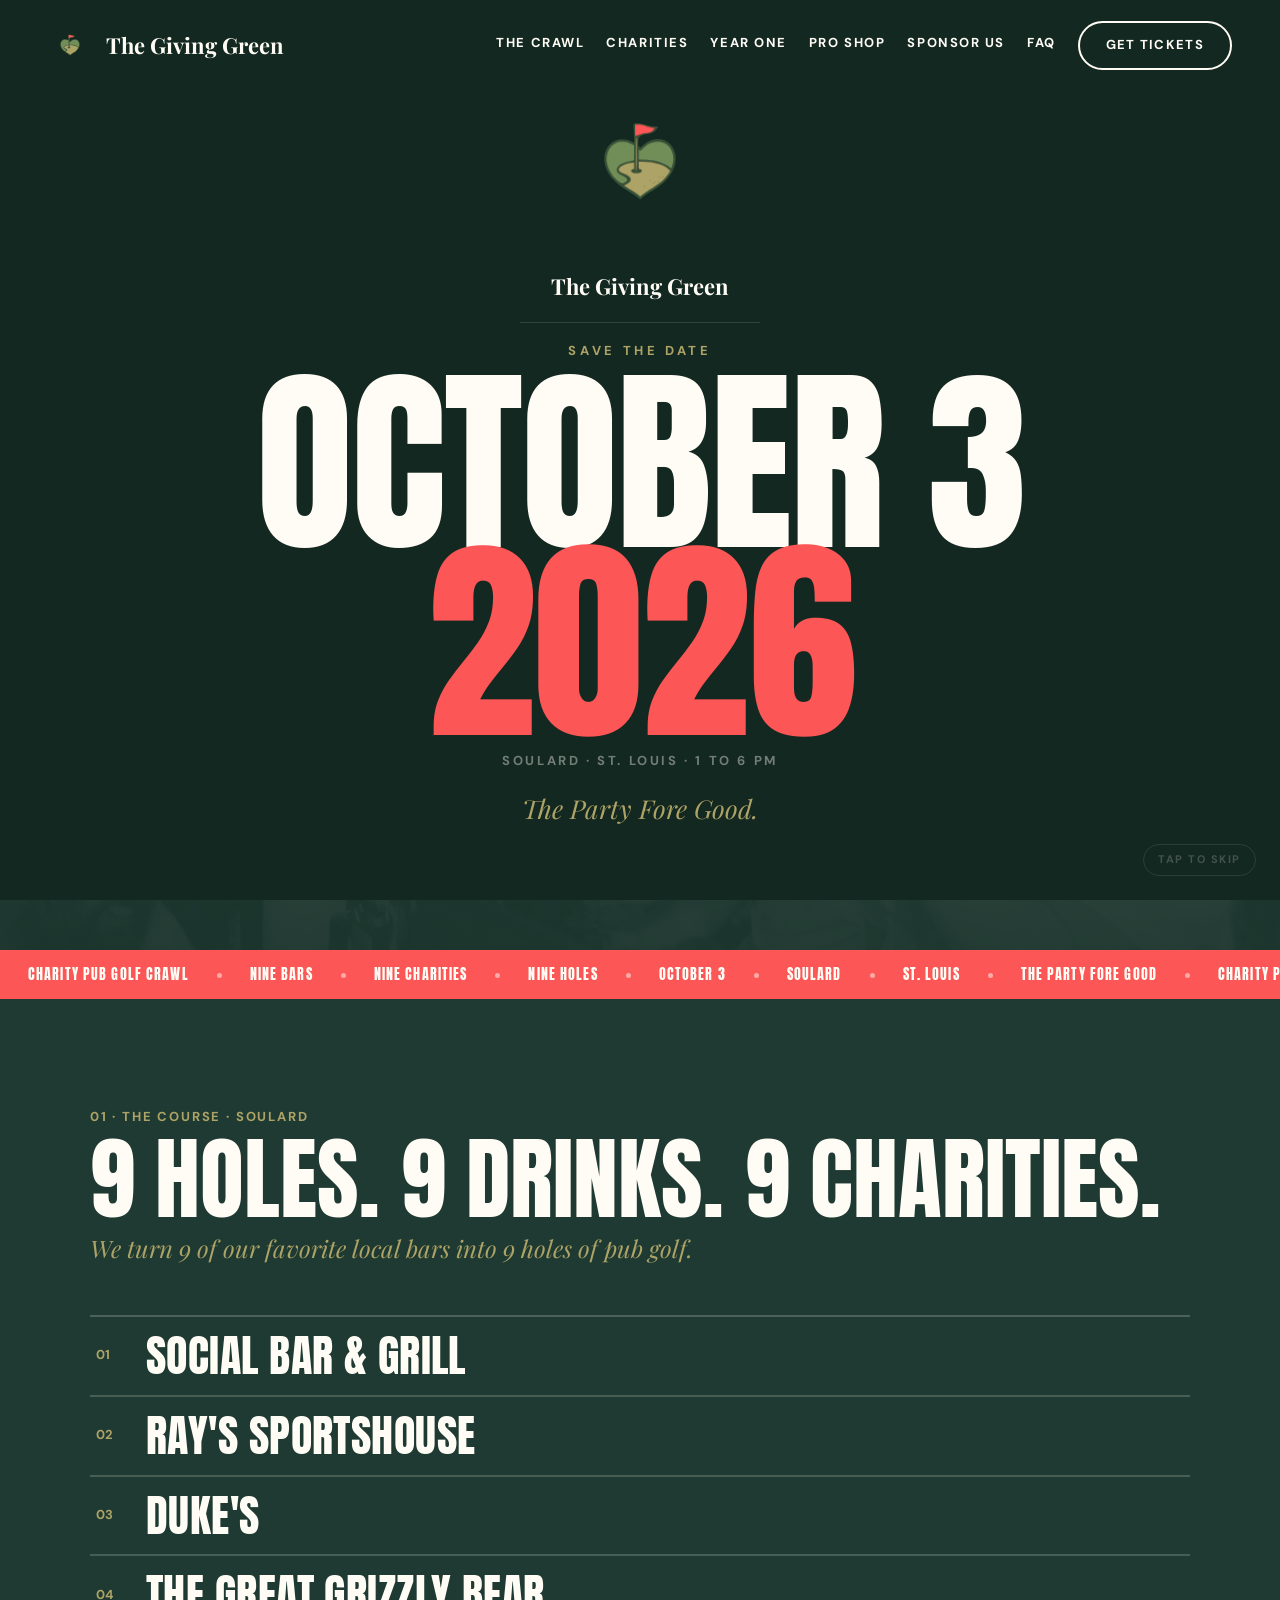
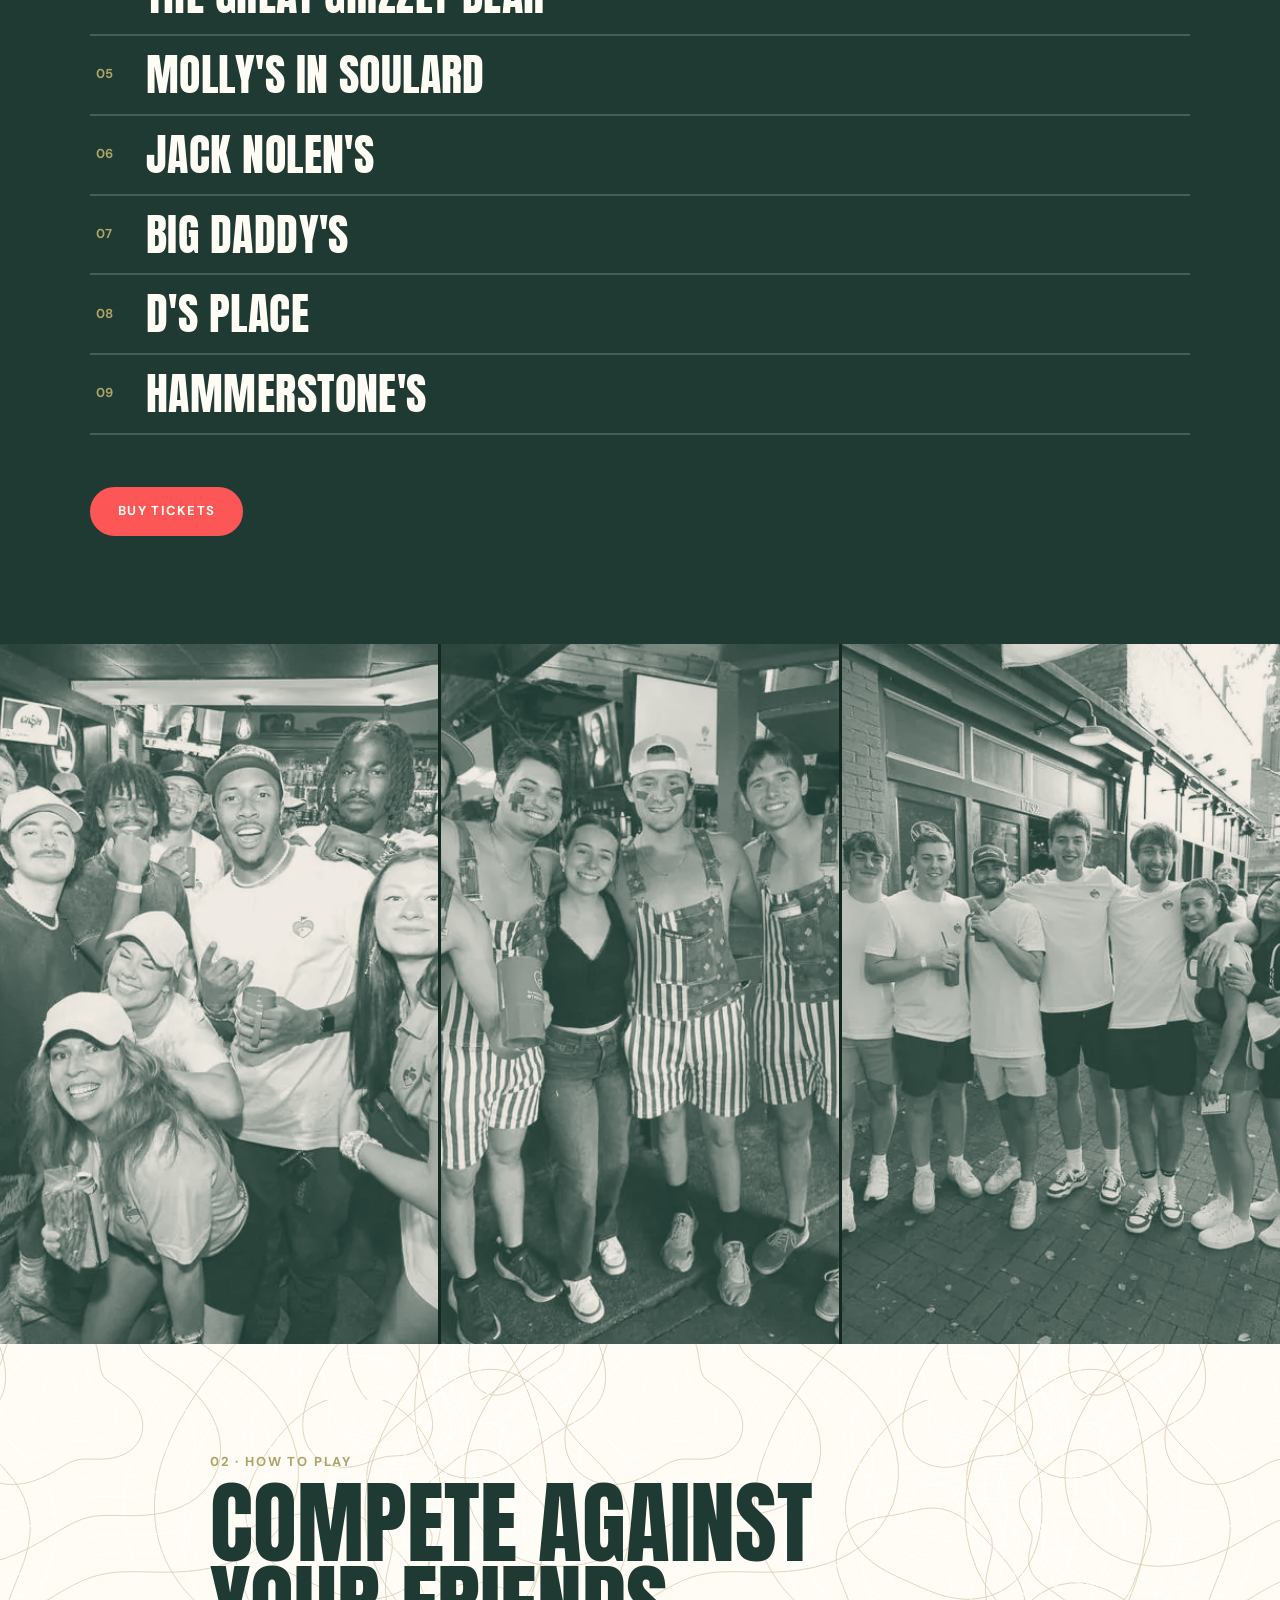
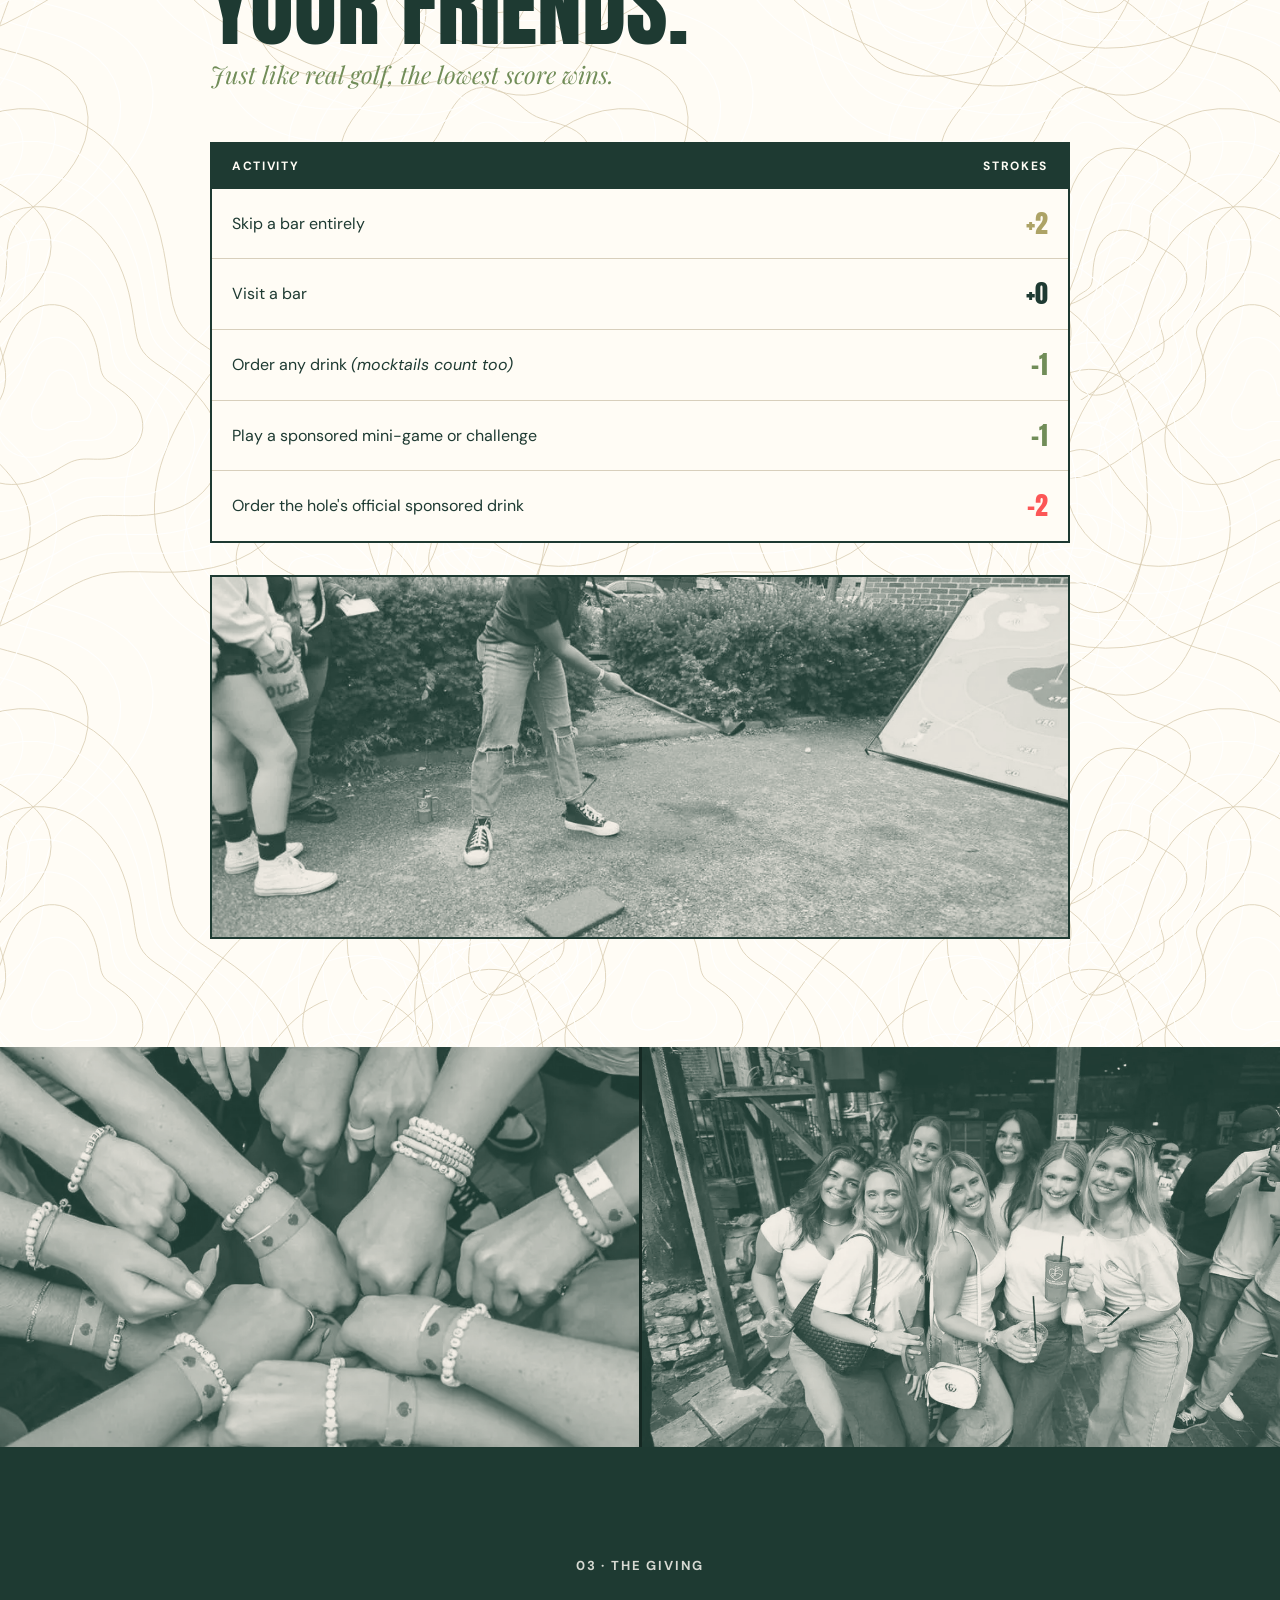
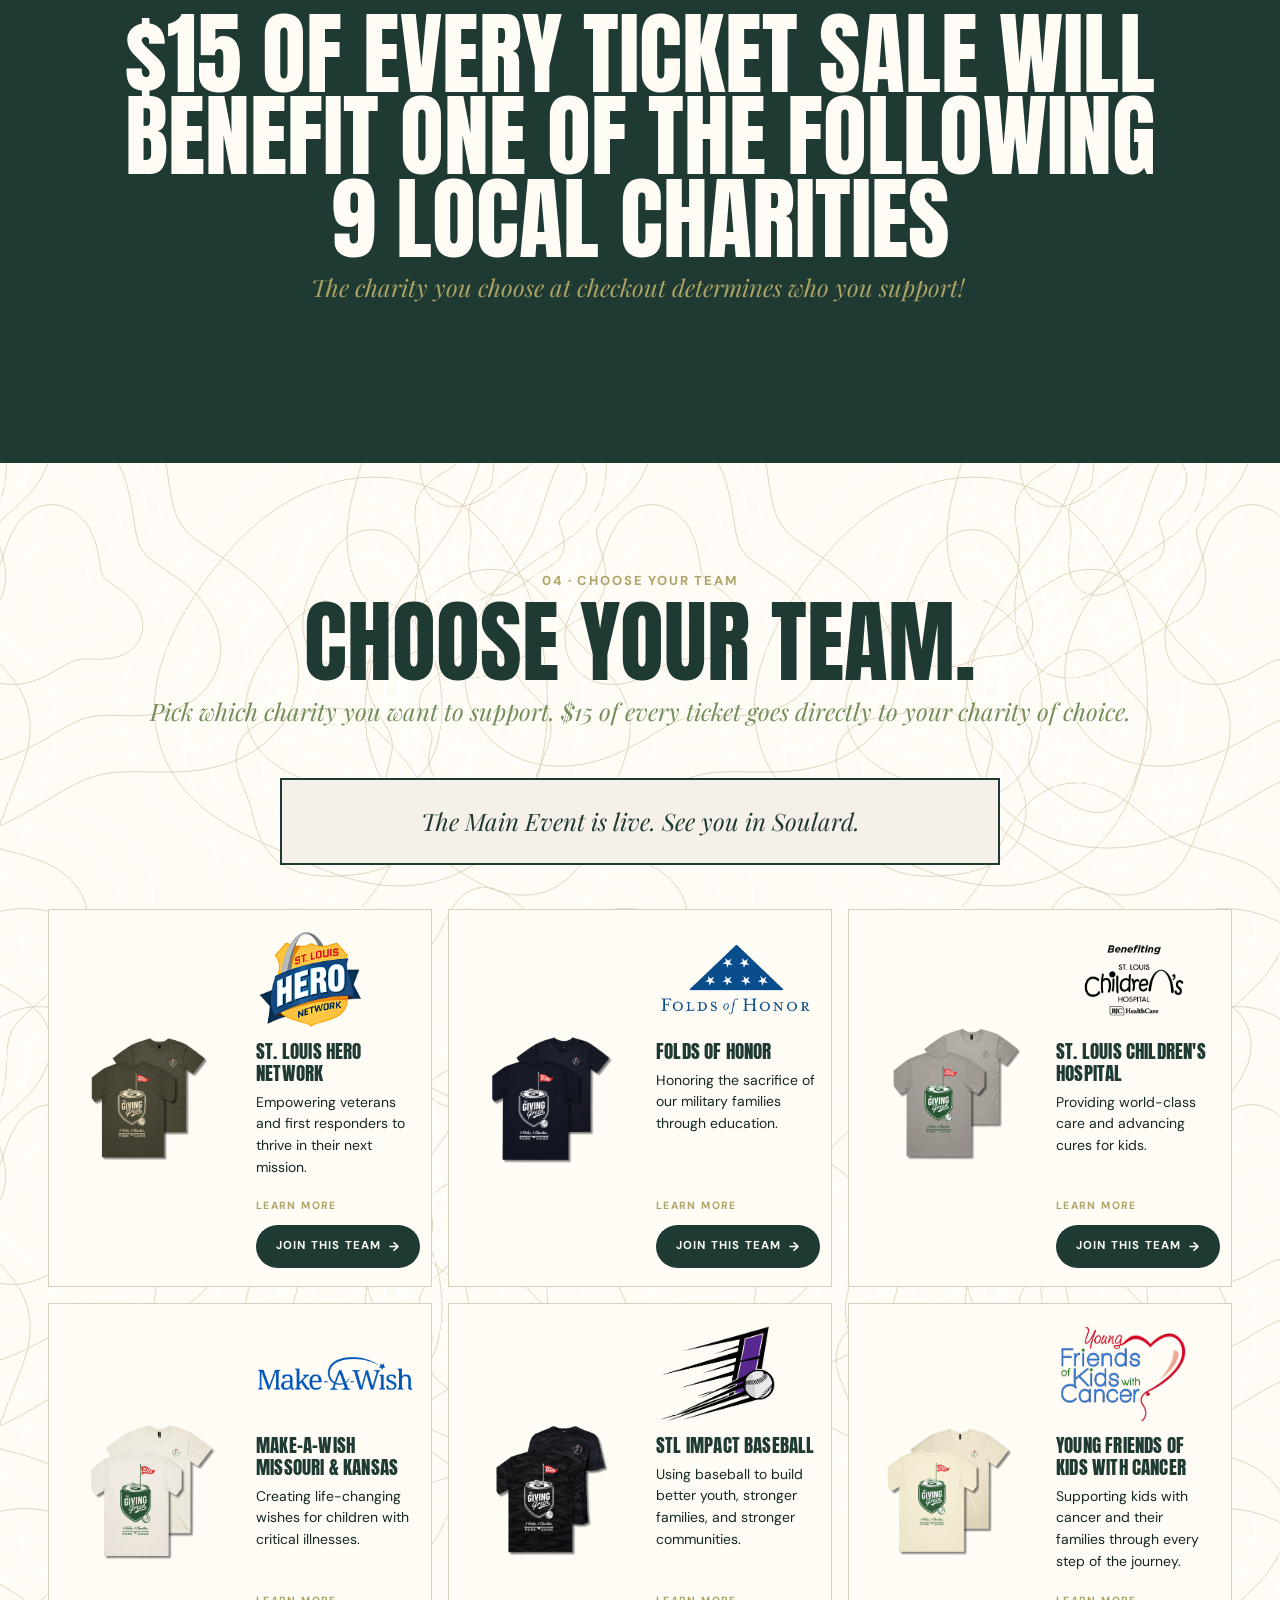
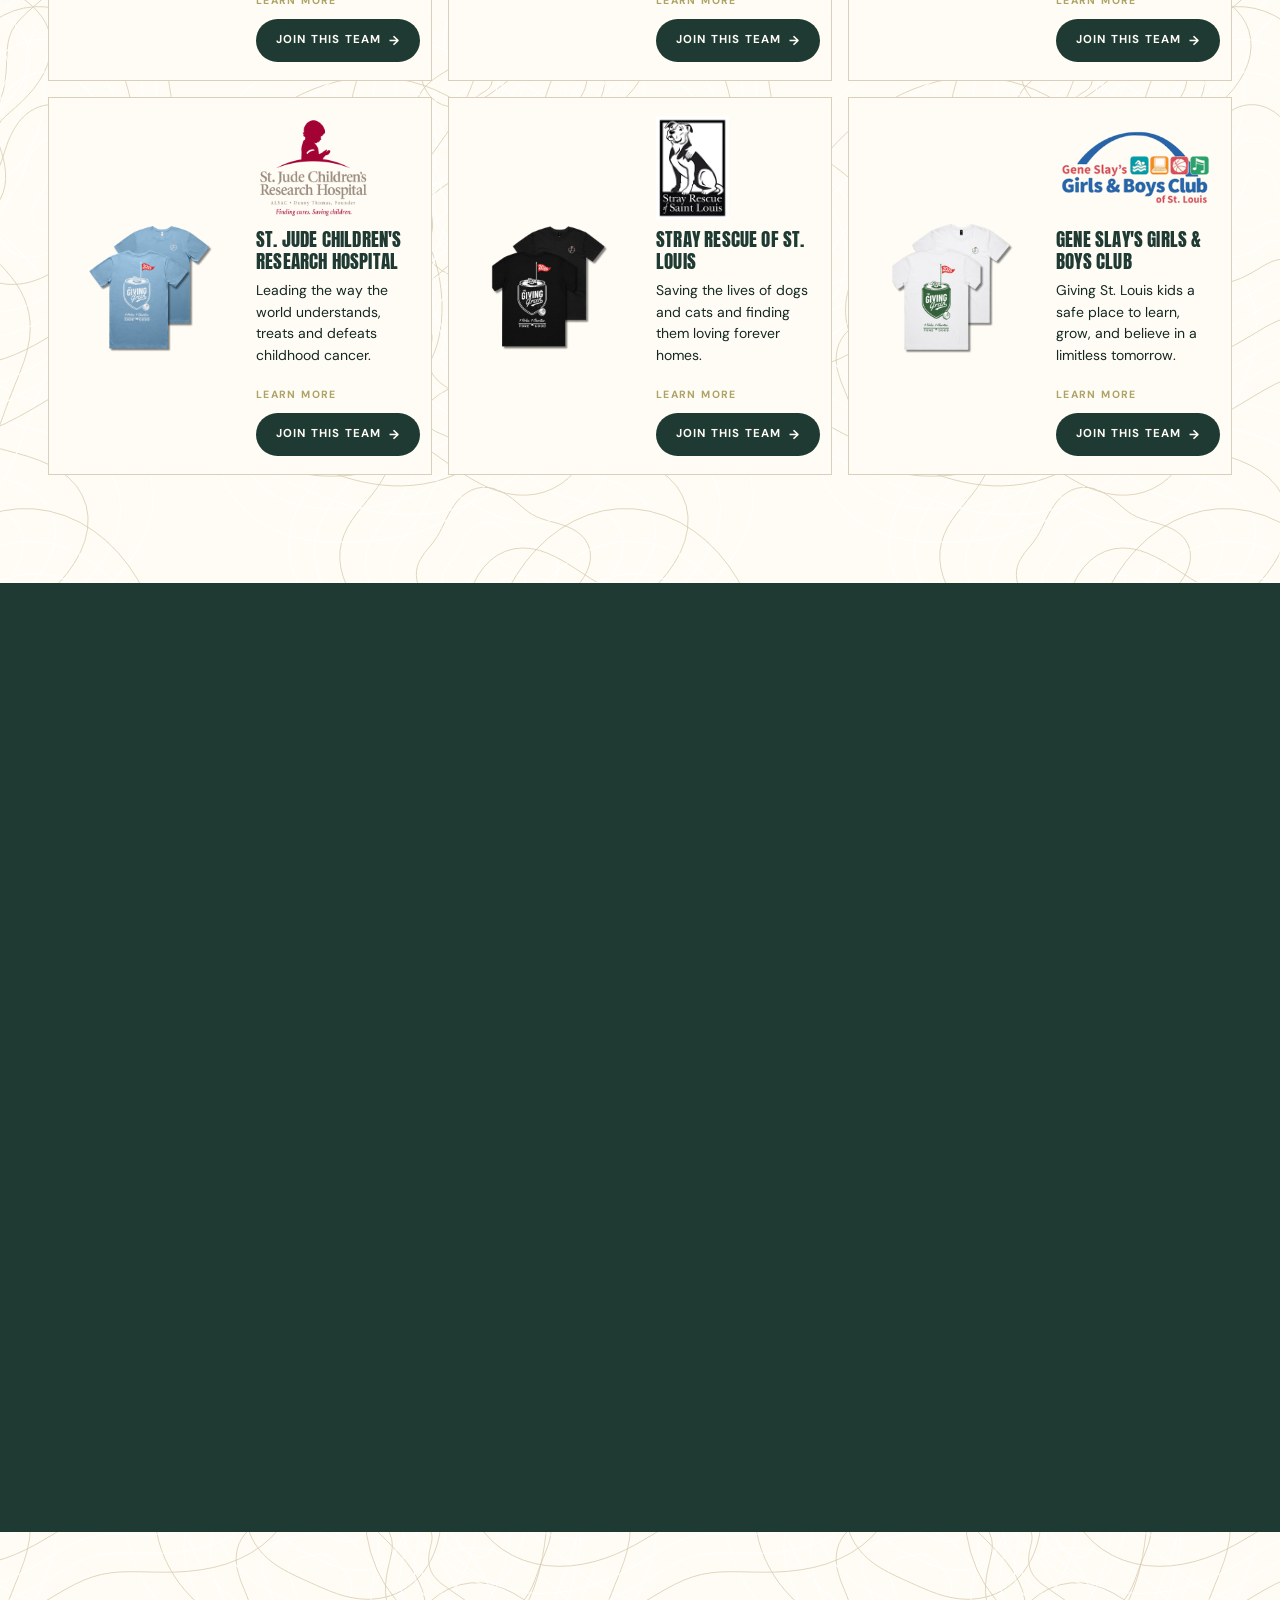
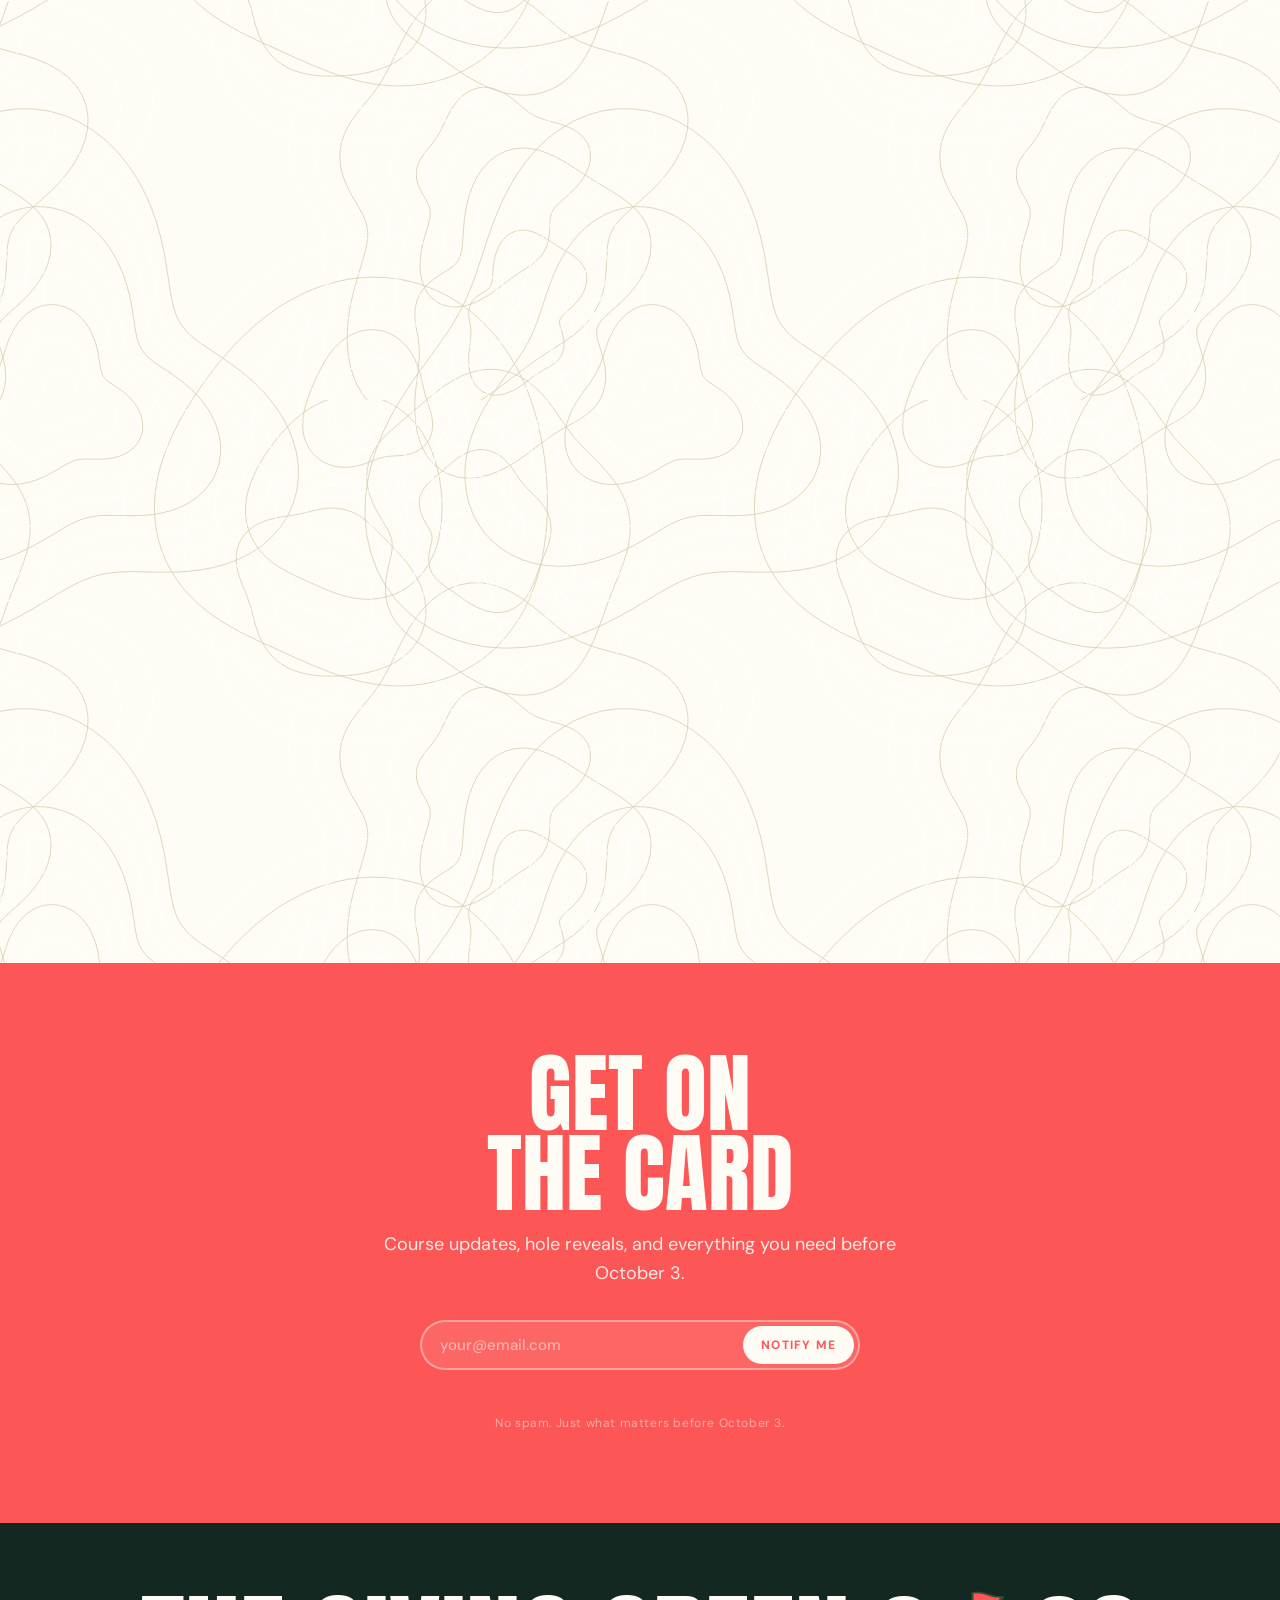
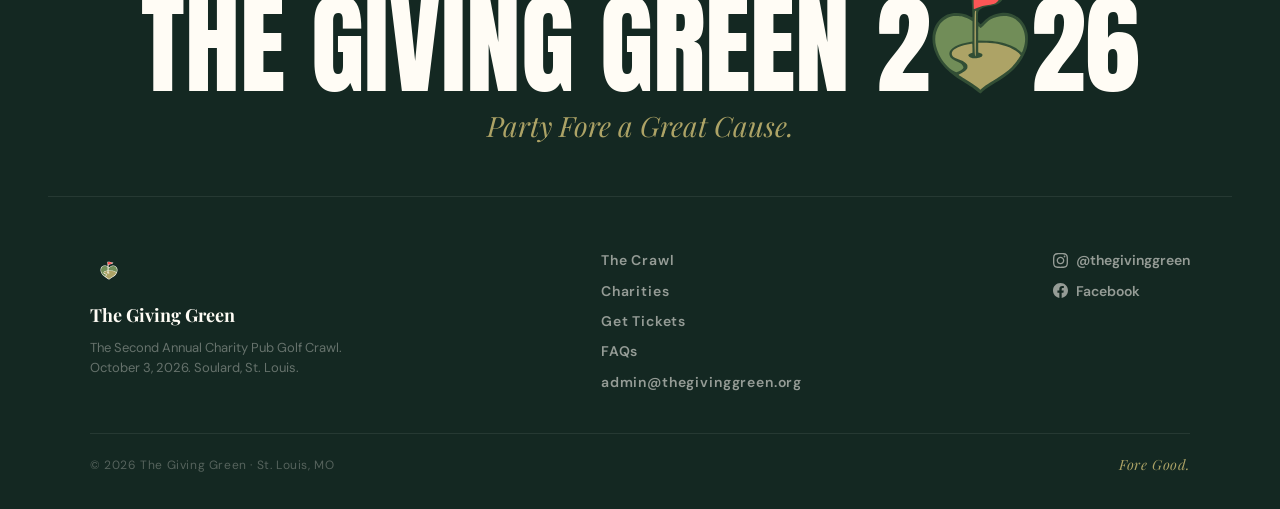
==== index.html @ c5a4a573 "Add files via upload" ====
<!DOCTYPE html>
<html lang="en">
<head>
<meta charset="UTF-8">
<meta name="viewport" content="width=device-width, initial-scale=1.0">
<link rel="icon" type="image/png" href="./assets/images/logos/tgg-favicon.png">
<link rel="apple-touch-icon" href="./assets/images/logos/tgg-favicon.png">
<meta name="theme-color" content="#1E3A32">
<title>The Giving Green · Save the Date · Oct 3, 2026 · Soulard</title>
<meta name="description" content="The Second Annual Giving Green Charity Pub Golf Crawl. Nine Soulard bars become nine holes. October 3, 2026. The Party Fore Good.">
<meta property="og:title" content="The Giving Green · Oct 3, 2026 · Save the Date">
<meta property="og:description" content="Nine bars. Nine charities. One scorecard. Five hours. October 3, 2026. Soulard, St. Louis.">
<meta property="og:image" content="https://thegivinggreen.org/assets/images/Social/tgg-share-card.jpg">
<meta property="og:image:width" content="1170">
<meta property="og:image:height" content="986">
<meta property="og:url" content="https://thegivinggreen.org/">
<link rel="canonical" href="https://thegivinggreen.org/">
<meta property="og:type" content="website">
<meta name="twitter:card" content="summary_large_image">
<meta name="twitter:title" content="The Giving Green · Oct 3, 2026 · Save the Date">
<meta name="twitter:description" content="Nine bars. Nine charities. One scorecard. Five hours. October 3, 2026. Soulard, St. Louis.">
<meta name="twitter:image" content="https://thegivinggreen.org/assets/images/Social/tgg-share-card.jpg">
<link rel="preconnect" href="https://fonts.googleapis.com">
<link rel="preconnect" href="https://fonts.gstatic.com" crossorigin>
<link rel="preload" as="image" href="./hero.webp" type="image/webp">
<link href="https://fonts.googleapis.com/css2?family=Anton&family=DM+Sans:ital,wght@0,300;0,400;0,500;0,700;1,400&family=Playfair+Display:ital,wght@0,600;0,700;1,600&display=swap" rel="stylesheet">
<style>
:root{
  --forest:#1E3A32;--forest-logo:#324E35;--fairway:#718D58;
  --sand:#F5F0E8;--sand-deep:#EDE6D8;--bunker:#ADA366;
  --flag:#FC5656;--flag-deep:#E04444;--cream:#FFFCF5;
  --line:#D8CFBC;--shadow-ink:#142822;
  --topo:url("data:image/svg+xml,%3Csvg%20xmlns=%22http://www.w3.org/2000/svg%22%20width=%221000%22%20height=%221000%22%20viewBox=%220%200%201000%201000%22%3E%3Crect%20width=%221000%22%20height=%221000%22%20fill=%22%23FFFCF5%22/%3E%3Cpath%20d=%22M127.0%20-346.8L110.5%20-331.6L95.0%20-318.0L81.1%20-305.7L69.3%20-294.1L59.9%20-282.9L52.9%20-271.6L48.2%20-259.8L45.3%20-247.2L43.7%20-233.6L43.0%20-218.9L42.4%20-203.4L41.3%20-187.1L39.3%20-170.4L35.9%20-153.8L30.9%20-137.5L24.1%20-121.9L15.5%20-107.3L5.3%20-93.9L-6.3%20-81.7L-19.0%20-70.7L-32.6%20-60.5L-46.7%20-51.0L-61.3%20-41.6L-76.2%20-32.1L-91.4%20-21.9L-107.1%20-10.9L-123.3%201.1L-140.5%2014.1L-158.8%2028.0L-178.4%2042.3L-199.6%2056.6L-222.3%2070.1L-246.4%2082.0L-271.6%2091.6L-297.6%2098.0L-323.8%20100.6L-349.5%2098.9L-374.0%2092.5L-396.6%2081.3L-416.5%2065.5L-433.1%2045.4L-446.1%2021.7L-455.3%20-4.9L-460.5%20-33.5L-462.1%20-63.1L-460.5%20-92.8L-456.4%20-121.7L-450.4%20-149.2L-443.5%20-174.7L-436.5%20-197.8L-430.2%20-218.5L-425.4%20-236.8L-422.5%20-253.1L-421.8%20-267.7L-423.6%20-281.1L-427.5%20-293.8L-433.4%20-306.4L-440.6%20-319.2L-448.6%20-332.6L-456.6%20-346.8L-463.9%20-361.7L-469.9%20-377.4L-474.1%20-393.6L-476.2%20-410.1L-475.8%20-426.4L-473.0%20-442.5L-468.0%20-457.9L-461.0%20-472.6L-452.6%20-486.5L-443.1%20-499.6L-433.1%20-512.1L-422.9%20-524.4L-413.0%20-536.7L-403.6%20-549.5L-394.7%20-563.0L-386.2%20-577.6L-378.1%20-593.3L-369.8%20-610.2L-361.2%20-628.2L-351.7%20-646.9L-341.0%20-665.9L-328.8%20-684.6L-314.9%20-702.2L-299.1%20-718.2L-281.6%20-731.8L-262.5%20-742.4L-242.3%20-749.7L-221.2%20-753.3L-199.7%20-753.1L-178.4%20-749.4L-157.7%20-742.5L-137.9%20-732.8L-119.1%20-721.2L-101.6%20-708.2L-85.2%20-694.7L-69.7%20-681.4L-54.8%20-668.9L-40.1%20-657.6L-25.1%20-647.8L-9.4%20-639.5L7.2%20-632.6L25.0%20-626.7L43.9%20-621.4L64.0%20-616.1L84.8%20-610.0L105.8%20-602.8L126.5%20-593.7L146.0%20-582.5L163.5%20-568.8L178.4%20-552.8L189.9%20-534.4L197.5%20-514.2L200.9%20-492.4L200.1%20-469.8L195.0%20-446.9L186.2%20-424.3L174.2%20-402.6L159.8%20-382.3L143.7%20-363.7L127.0%20-346.8Z%22%20fill=%22none%22%20stroke=%22%23FFFFFF%22%20stroke-opacity=%220.9%22%20stroke-width=%221.7%22/%3E%3Cpath%20d=%22M170.6%20-346.8L151.8%20-329.5L134.0%20-313.9L118.2%20-299.8L104.7%20-286.6L94.0%20-273.8L86.0%20-260.9L80.6%20-247.4L77.2%20-232.9L75.5%20-217.4L74.6%20-200.7L73.9%20-182.9L72.7%20-164.3L70.4%20-145.2L66.6%20-126.2L60.8%20-107.5L53.0%20-89.7L43.2%20-73.1L31.5%20-57.8L18.3%20-43.9L3.7%20-31.2L-11.8%20-19.6L-27.9%20-8.7L-44.6%202.0L-61.6%2012.9L-79.0%2024.5L-96.9%2037.0L-115.5%2050.8L-135.1%2065.7L-156.0%2081.5L-178.4%2097.9L-202.6%20114.2L-228.5%20129.6L-256.1%20143.3L-284.9%20154.2L-314.7%20161.6L-344.6%20164.6L-374.0%20162.6L-402.0%20155.2L-427.7%20142.5L-450.5%20124.4L-469.5%20101.4L-484.4%2074.3L-494.8%2043.9L-500.8%2011.2L-502.6%20-22.6L-500.8%20-56.5L-496.1%20-89.6L-489.2%20-121.0L-481.3%20-150.1L-473.3%20-176.5L-466.2%20-200.2L-460.6%20-221.1L-457.3%20-239.7L-456.6%20-256.4L-458.6%20-271.7L-463.1%20-286.3L-469.8%20-300.6L-478.1%20-315.3L-487.2%20-330.6L-496.3%20-346.8L-504.7%20-363.9L-511.6%20-381.8L-516.4%20-400.3L-518.7%20-419.1L-518.2%20-437.8L-515.1%20-456.2L-509.3%20-473.8L-501.4%20-490.6L-491.7%20-506.4L-480.9%20-521.4L-469.5%20-535.8L-457.9%20-549.8L-446.5%20-563.9L-435.8%20-578.5L-425.6%20-593.9L-415.9%20-610.5L-406.6%20-628.5L-397.2%20-647.8L-387.3%20-668.4L-376.5%20-689.8L-364.3%20-711.5L-350.3%20-732.8L-334.4%20-753.0L-316.4%20-771.2L-296.3%20-786.8L-274.6%20-799.0L-251.4%20-807.3L-227.3%20-811.3L-202.8%20-811.2L-178.4%20-806.9L-154.7%20-799.0L-132.1%20-788.0L-110.7%20-774.7L-90.6%20-759.8L-71.9%20-744.4L-54.2%20-729.2L-37.1%20-714.9L-20.3%20-702.0L-3.2%20-690.8L14.7%20-681.3L33.7%20-673.4L54.0%20-666.7L75.7%20-660.6L98.6%20-654.5L122.4%20-647.6L146.5%20-639.3L170.0%20-629.0L192.3%20-616.1L212.3%20-600.6L229.3%20-582.2L242.5%20-561.2L251.2%20-538.1L255.1%20-513.2L254.1%20-487.3L248.4%20-461.1L238.3%20-435.4L224.6%20-410.6L208.1%20-387.4L189.7%20-366.1L170.6%20-346.8Z%22%20fill=%22none%22%20stroke=%22%23FFFFFF%22%20stroke-opacity=%220.9%22%20stroke-width=%221.7%22/%3E%3Cpath%20d=%22M-3.9%20653.2L-13.3%20661.9L-22.2%20669.6L-30.1%20676.7L-36.9%20683.3L-42.2%20689.7L-46.2%20696.2L-48.9%20702.9L-50.6%20710.1L-51.5%20717.9L-51.9%20726.3L-52.3%20735.2L-52.9%20744.5L-54.0%20754.0L-55.9%20763.5L-58.8%20772.8L-62.7%20781.7L-67.6%20790.1L-73.5%20797.7L-80.1%20804.7L-87.4%20811.0L-95.1%20816.8L-103.2%20822.2L-111.5%20827.6L-120.0%20833.1L-128.7%20838.8L-137.7%20845.1L-147.0%20852.0L-156.8%20859.5L-167.2%20867.4L-178.4%20875.6L-190.5%20883.7L-203.5%20891.4L-217.3%20898.2L-231.7%20903.7L-246.5%20907.4L-261.5%20908.9L-276.2%20907.9L-290.2%20904.2L-303.1%20897.8L-314.4%20888.8L-324.0%20877.3L-331.4%20863.8L-336.6%20848.6L-339.6%20832.2L-340.5%20815.3L-339.6%20798.4L-337.3%20781.8L-333.8%20766.1L-329.9%20751.6L-325.9%20738.3L-322.3%20726.5L-319.5%20716.0L-317.9%20706.7L-317.5%20698.4L-318.5%20690.8L-320.8%20683.5L-324.1%20676.3L-328.3%20669.0L-332.8%20661.3L-337.4%20653.2L-341.6%20644.7L-345.0%20635.7L-347.4%20626.5L-348.6%20617.1L-348.3%20607.7L-346.8%20598.5L-343.9%20589.7L-339.9%20581.3L-335.1%20573.4L-329.7%20565.9L-323.9%20558.7L-318.2%20551.7L-312.5%20544.7L-307.1%20537.4L-302.0%20529.7L-297.2%20521.3L-292.5%20512.4L-287.8%20502.7L-282.9%20492.4L-277.5%20481.7L-271.4%20470.9L-264.4%20460.2L-256.4%20450.1L-247.4%20441.0L-237.4%20433.2L-226.5%20427.1L-214.9%20423.0L-202.9%20420.9L-190.6%20421.0L-178.4%20423.1L-166.6%20427.1L-155.3%20432.6L-144.6%20439.3L-134.5%20446.7L-125.2%20454.4L-116.3%20462.0L-107.8%20469.1L-99.4%20475.6L-90.8%20481.2L-81.9%20485.9L-72.4%20489.9L-62.2%20493.2L-51.4%20496.3L-39.9%20499.4L-28.0%20502.8L-16.0%20506.9L-4.2%20512.1L6.9%20518.5L16.9%20526.3L25.4%20535.5L32.0%20546.0L36.4%20557.6L38.3%20570.0L37.8%20582.9L35.0%20596.0L29.9%20608.9L23.1%20621.3L14.8%20632.9L5.7%20643.6L-3.9%20653.2Z%22%20fill=%22none%22%20stroke=%22%23FFFFFF%22%20stroke-opacity=%220.9%22%20stroke-width=%221.7%22/%3E%3Cpath%20d=%22M39.7%20653.2L27.9%20664.0L16.8%20673.7L6.9%20682.6L-1.5%20690.8L-8.2%20698.8L-13.2%20706.9L-16.6%20715.4L-18.6%20724.4L-19.7%20734.1L-20.3%20744.5L-20.7%20755.7L-21.5%20767.3L-22.9%20779.2L-25.3%20791.1L-28.9%20802.7L-33.8%20813.9L-39.9%20824.3L-47.2%20833.9L-55.5%20842.5L-64.6%20850.4L-74.3%20857.7L-84.4%20864.5L-94.8%20871.2L-105.4%20878.0L-116.3%20885.3L-127.5%20893.1L-139.1%20901.7L-151.4%20911.0L-164.4%20920.9L-178.4%20931.2L-193.5%20941.3L-209.7%20951.0L-227.0%20959.5L-245.0%20966.3L-263.6%20970.9L-282.3%20972.8L-300.6%20971.6L-318.1%20967.0L-334.2%20959.0L-348.5%20947.7L-360.4%20933.3L-369.6%20916.4L-376.2%20897.4L-379.9%20877.0L-381.1%20855.8L-379.9%20834.6L-377.0%20814.0L-372.7%20794.3L-367.7%20776.2L-362.8%20759.6L-358.3%20744.8L-354.8%20731.7L-352.7%20720.1L-352.3%20709.7L-353.5%20700.1L-356.4%20691.0L-360.5%20682.1L-365.7%20672.9L-371.4%20663.3L-377.1%20653.2L-382.3%20642.5L-386.7%20631.3L-389.7%20619.8L-391.1%20608.0L-390.8%20596.3L-388.8%20584.9L-385.2%20573.8L-380.3%20563.4L-374.3%20553.5L-367.5%20544.1L-360.3%20535.1L-353.1%20526.3L-346.0%20517.5L-339.3%20508.4L-332.9%20498.8L-326.9%20488.4L-321.0%20477.1L-315.2%20465.1L-309.0%20452.2L-302.2%20438.8L-294.6%20425.3L-285.9%20412.0L-275.9%20399.3L-264.6%20387.9L-252.1%20378.2L-238.5%20370.6L-224.0%20365.4L-209.0%20362.9L-193.7%20363.0L-178.4%20365.6L-163.6%20370.6L-149.5%20377.5L-136.1%20385.8L-123.6%20395.1L-111.8%20404.7L-100.8%20414.2L-90.1%20423.1L-79.6%20431.2L-68.9%20438.2L-57.7%20444.1L-45.9%20449.1L-33.2%20453.3L-19.6%20457.1L-5.3%20460.9L9.6%20465.2L24.6%20470.4L39.4%20476.8L53.3%20484.9L65.8%20494.6L76.4%20506.1L84.6%20519.2L90.1%20533.7L92.5%20549.2L91.9%20565.4L88.3%20581.7L82.0%20597.9L73.5%20613.3L63.1%20627.8L51.7%20641.2L39.7%20653.2Z%22%20fill=%22none%22%20stroke=%22%23FFFFFF%22%20stroke-opacity=%220.9%22%20stroke-width=%221.7%22/%3E%3Cpath%20d=%22M83.4%20653.2L69.2%20666.2L55.9%20677.9L44.0%20688.5L33.9%20698.4L25.9%20708.0L19.9%20717.7L15.8%20727.8L13.3%20738.6L12.0%20750.3L11.4%20762.8L10.8%20776.1L9.9%20790.1L8.2%20804.4L5.3%20818.7L1.0%20832.6L-4.9%20846.0L-12.2%20858.5L-21.0%20870.0L-30.9%20880.4L-41.8%20889.9L-53.4%20898.6L-65.6%20906.8L-78.0%20914.8L-90.8%20923.0L-103.8%20931.7L-117.3%20941.1L-131.2%20951.4L-145.9%20962.6L-161.6%20974.5L-178.4%20986.8L-196.6%20999.0L-216.0%201010.5L-236.7%201020.7L-258.3%201029.0L-280.6%201034.5L-303.1%201036.7L-325.1%201035.2L-346.1%201029.7L-365.4%201020.1L-382.5%201006.6L-396.7%20989.4L-407.9%20969.0L-415.7%20946.2L-420.2%20921.7L-421.6%20896.4L-420.2%20870.9L-416.7%20846.1L-411.5%20822.6L-405.6%20800.7L-399.6%20780.9L-394.2%20763.2L-390.1%20747.4L-387.6%20733.5L-387.1%20721.0L-388.6%20709.5L-392.0%20698.6L-397.0%20687.8L-403.2%20676.8L-410.0%20665.4L-416.8%20653.2L-423.1%20640.4L-428.3%20627.0L-431.9%20613.1L-433.6%20599.0L-433.3%20584.9L-430.9%20571.2L-426.6%20558.0L-420.7%20545.4L-413.4%20533.5L-405.3%20522.3L-396.7%20511.5L-388.0%20501.0L-379.5%20490.4L-371.4%20479.5L-363.8%20467.9L-356.6%20455.4L-349.5%20441.9L-342.5%20427.4L-335.1%20412.0L-327.0%20396.0L-317.8%20379.7L-307.3%20363.7L-295.4%20348.6L-281.9%20334.9L-266.9%20323.2L-250.5%20314.1L-233.1%20307.9L-215.1%20304.8L-196.7%20304.9L-178.4%20308.1L-160.7%20314.1L-143.7%20322.3L-127.6%20332.3L-112.6%20343.4L-98.5%20355.0L-85.2%20366.4L-72.5%20377.1L-59.8%20386.8L-47.0%20395.2L-33.6%20402.3L-19.3%20408.2L-4.1%20413.3L12.2%20417.8L29.4%20422.4L47.2%20427.6L65.2%20433.8L82.9%20441.6L99.6%20451.2L114.6%20462.9L127.4%20476.7L137.2%20492.4L143.8%20509.8L146.7%20528.4L146.0%20547.8L141.7%20567.4L134.1%20586.8L123.8%20605.3L111.5%20622.8L97.7%20638.7L83.4%20653.2Z%22%20fill=%22none%22%20stroke=%22%23D9CDB2%22%20stroke-opacity=%220.85%22%20stroke-width=%221.6%22/%3E%3Cpath%20d=%22M127.0%20653.2L110.5%20668.4L95.0%20682.0L81.1%20694.3L69.3%20705.9L59.9%20717.1L52.9%20728.4L48.2%20740.2L45.3%20752.8L43.7%20766.4L43.0%20781.1L42.4%20796.6L41.3%20812.9L39.3%20829.6L35.9%20846.2L30.9%20862.5L24.1%20878.1L15.5%20892.7L5.3%20906.1L-6.3%20918.3L-19.0%20929.3L-32.6%20939.5L-46.7%20949.0L-61.3%20958.4L-76.2%20967.9L-91.4%20978.1L-107.1%20989.1L-123.3%201001.1L-140.5%201014.1L-158.8%201028.0L-178.4%201042.3L-199.6%201056.6L-222.3%201070.1L-246.4%201082.0L-271.6%201091.6L-297.6%201098.0L-323.8%201100.6L-349.5%201098.9L-374.0%201092.5L-396.6%201081.3L-416.5%201065.5L-433.1%201045.4L-446.1%201021.7L-455.3%20995.1L-460.5%20966.5L-462.1%20936.9L-460.5%20907.2L-456.4%20878.3L-450.4%20850.8L-443.5%20825.3L-436.5%20802.2L-430.2%20781.5L-425.4%20763.2L-422.5%20746.9L-421.8%20732.3L-423.6%20718.9L-427.5%20706.2L-433.4%20693.6L-440.6%20680.8L-448.6%20667.4L-456.6%20653.2L-463.9%20638.3L-469.9%20622.6L-474.1%20606.4L-476.2%20589.9L-475.8%20573.6L-473.0%20557.5L-468.0%20542.1L-461.0%20527.4L-452.6%20513.5L-443.1%20500.4L-433.1%20487.9L-422.9%20475.6L-413.0%20463.3L-403.6%20450.5L-394.7%20437.0L-386.2%20422.4L-378.1%20406.7L-369.8%20389.8L-361.2%20371.8L-351.7%20353.1L-341.0%20334.1L-328.8%20315.4L-314.9%20297.8L-299.1%20281.8L-281.6%20268.2L-262.5%20257.6L-242.3%20250.3L-221.2%20246.7L-199.7%20246.9L-178.4%20250.6L-157.7%20257.5L-137.9%20267.2L-119.1%20278.8L-101.6%20291.8L-85.2%20305.3L-69.7%20318.6L-54.8%20331.1L-40.1%20342.4L-25.1%20352.2L-9.4%20360.5L7.2%20367.4L25.0%20373.3L43.9%20378.6L64.0%20383.9L84.8%20390.0L105.8%20397.2L126.5%20406.3L146.0%20417.5L163.5%20431.2L178.4%20447.2L189.9%20465.6L197.5%20485.8L200.9%20507.6L200.1%20530.2L195.0%20553.1L186.2%20575.7L174.2%20597.4L159.8%20617.7L143.7%20636.3L127.0%20653.2Z%22%20fill=%22none%22%20stroke=%22%23FFFFFF%22%20stroke-opacity=%220.9%22%20stroke-width=%221.7%22/%3E%3Cpath%20d=%22M170.6%20653.2L151.8%20670.5L134.0%20686.1L118.2%20700.2L104.7%20713.4L94.0%20726.2L86.0%20739.1L80.6%20752.6L77.2%20767.1L75.5%20782.6L74.6%20799.3L73.9%20817.1L72.7%20835.7L70.4%20854.8L66.6%20873.8L60.8%20892.5L53.0%20910.3L43.2%20926.9L31.5%20942.2L18.3%20956.1L3.7%20968.8L-11.8%20980.4L-27.9%20991.3L-44.6%201002.0L-61.6%201012.9L-79.0%201024.5L-96.9%201037.0L-115.5%201050.8L-135.1%201065.7L-156.0%201081.5L-178.4%201097.9L-202.6%201114.2L-228.5%201129.6L-256.1%201143.3L-284.9%201154.2L-314.7%201161.6L-344.6%201164.6L-374.0%201162.6L-402.0%201155.2L-427.7%201142.5L-450.5%201124.4L-469.5%201101.4L-484.4%201074.3L-494.8%201043.9L-500.8%201011.2L-502.6%20977.4L-500.8%20943.5L-496.1%20910.4L-489.2%20879.0L-481.3%20849.9L-473.3%20823.5L-466.2%20799.8L-460.6%20778.9L-457.3%20760.3L-456.6%20743.6L-458.6%20728.3L-463.1%20713.7L-469.8%20699.4L-478.1%20684.7L-487.2%20669.4L-496.3%20653.2L-504.7%20636.1L-511.6%20618.2L-516.4%20599.7L-518.7%20580.9L-518.2%20562.2L-515.1%20543.8L-509.3%20526.2L-501.4%20509.4L-491.7%20493.6L-480.9%20478.6L-469.5%20464.2L-457.9%20450.2L-446.5%20436.1L-435.8%20421.5L-425.6%20406.1L-415.9%20389.5L-406.6%20371.5L-397.2%20352.2L-387.3%20331.6L-376.5%20310.2L-364.3%20288.5L-350.3%20267.2L-334.4%20247.0L-316.4%20228.8L-296.3%20213.2L-274.6%20201.0L-251.4%20192.7L-227.3%20188.7L-202.8%20188.8L-178.4%20193.1L-154.7%20201.0L-132.1%20212.0L-110.7%20225.3L-90.6%20240.2L-71.9%20255.6L-54.2%20270.8L-37.1%20285.1L-20.3%20298.0L-3.2%20309.2L14.7%20318.7L33.7%20326.6L54.0%20333.3L75.7%20339.4L98.6%20345.5L122.4%20352.4L146.5%20360.7L170.0%20371.0L192.3%20383.9L212.3%20399.4L229.3%20417.8L242.5%20438.8L251.2%20461.9L255.1%20486.8L254.1%20512.7L248.4%20538.9L238.3%20564.6L224.6%20589.4L208.1%20612.6L189.7%20633.9L170.6%20653.2Z%22%20fill=%22none%22%20stroke=%22%23FFFFFF%22%20stroke-opacity=%220.9%22%20stroke-width=%221.7%22/%3E%3Cpath%20d=%22M1127.0%20-346.8L1110.5%20-331.6L1095.0%20-318.0L1081.1%20-305.7L1069.3%20-294.1L1059.9%20-282.9L1052.9%20-271.6L1048.2%20-259.8L1045.3%20-247.2L1043.7%20-233.6L1043.0%20-218.9L1042.4%20-203.4L1041.3%20-187.1L1039.3%20-170.4L1035.9%20-153.8L1030.9%20-137.5L1024.1%20-121.9L1015.5%20-107.3L1005.3%20-93.9L993.7%20-81.7L981.0%20-70.7L967.4%20-60.5L953.3%20-51.0L938.7%20-41.6L923.8%20-32.1L908.6%20-21.9L892.9%20-10.9L876.7%201.1L859.5%2014.1L841.2%2028.0L821.6%2042.3L800.4%2056.6L777.7%2070.1L753.6%2082.0L728.4%2091.6L702.4%2098.0L676.2%20100.6L650.5%2098.9L626.0%2092.5L603.4%2081.3L583.5%2065.5L566.9%2045.4L553.9%2021.7L544.7%20-4.9L539.5%20-33.5L537.9%20-63.1L539.5%20-92.8L543.6%20-121.7L549.6%20-149.2L556.5%20-174.7L563.5%20-197.8L569.8%20-218.5L574.6%20-236.8L577.5%20-253.1L578.2%20-267.7L576.4%20-281.1L572.5%20-293.8L566.6%20-306.4L559.4%20-319.2L551.4%20-332.6L543.4%20-346.8L536.1%20-361.7L530.1%20-377.4L525.9%20-393.6L523.8%20-410.1L524.2%20-426.4L527.0%20-442.5L532.0%20-457.9L539.0%20-472.6L547.4%20-486.5L556.9%20-499.6L566.9%20-512.1L577.1%20-524.4L587.0%20-536.7L596.4%20-549.5L605.3%20-563.0L613.8%20-577.6L621.9%20-593.3L630.2%20-610.2L638.8%20-628.2L648.3%20-646.9L659.0%20-665.9L671.2%20-684.6L685.1%20-702.2L700.9%20-718.2L718.4%20-731.8L737.5%20-742.4L757.7%20-749.7L778.8%20-753.3L800.3%20-753.1L821.6%20-749.4L842.3%20-742.5L862.1%20-732.8L880.9%20-721.2L898.4%20-708.2L914.8%20-694.7L930.3%20-681.4L945.2%20-668.9L959.9%20-657.6L974.9%20-647.8L990.6%20-639.5L1007.2%20-632.6L1025.0%20-626.7L1043.9%20-621.4L1064.0%20-616.1L1084.8%20-610.0L1105.8%20-602.8L1126.5%20-593.7L1146.0%20-582.5L1163.5%20-568.8L1178.4%20-552.8L1189.9%20-534.4L1197.5%20-514.2L1200.9%20-492.4L1200.1%20-469.8L1195.0%20-446.9L1186.2%20-424.3L1174.2%20-402.6L1159.8%20-382.3L1143.7%20-363.7L1127.0%20-346.8Z%22%20fill=%22none%22%20stroke=%22%23FFFFFF%22%20stroke-opacity=%220.9%22%20stroke-width=%221.7%22/%3E%3Cpath%20d=%22M1170.6%20-346.8L1151.8%20-329.5L1134.0%20-313.9L1118.2%20-299.8L1104.7%20-286.6L1094.0%20-273.8L1086.0%20-260.9L1080.6%20-247.4L1077.2%20-232.9L1075.5%20-217.4L1074.6%20-200.7L1073.9%20-182.9L1072.7%20-164.3L1070.4%20-145.2L1066.6%20-126.2L1060.8%20-107.5L1053.0%20-89.7L1043.2%20-73.1L1031.5%20-57.8L1018.3%20-43.9L1003.7%20-31.2L988.2%20-19.6L972.1%20-8.7L955.4%202.0L938.4%2012.9L921.0%2024.5L903.1%2037.0L884.5%2050.8L864.9%2065.7L844.0%2081.5L821.6%2097.9L797.4%20114.2L771.5%20129.6L743.9%20143.3L715.1%20154.2L685.3%20161.6L655.4%20164.6L626.0%20162.6L598.0%20155.2L572.3%20142.5L549.5%20124.4L530.5%20101.4L515.6%2074.3L505.2%2043.9L499.2%2011.2L497.4%20-22.6L499.2%20-56.5L503.9%20-89.6L510.8%20-121.0L518.7%20-150.1L526.7%20-176.5L533.8%20-200.2L539.4%20-221.1L542.7%20-239.7L543.4%20-256.4L541.4%20-271.7L536.9%20-286.3L530.2%20-300.6L521.9%20-315.3L512.8%20-330.6L503.7%20-346.8L495.3%20-363.9L488.4%20-381.8L483.6%20-400.3L481.3%20-419.1L481.8%20-437.8L484.9%20-456.2L490.7%20-473.8L498.6%20-490.6L508.3%20-506.4L519.1%20-521.4L530.5%20-535.8L542.1%20-549.8L553.5%20-563.9L564.2%20-578.5L574.4%20-593.9L584.1%20-610.5L593.4%20-628.5L602.8%20-647.8L612.7%20-668.4L623.5%20-689.8L635.7%20-711.5L649.7%20-732.8L665.6%20-753.0L683.6%20-771.2L703.7%20-786.8L725.4%20-799.0L748.6%20-807.3L772.7%20-811.3L797.2%20-811.2L821.6%20-806.9L845.3%20-799.0L867.9%20-788.0L889.3%20-774.7L909.4%20-759.8L928.1%20-744.4L945.8%20-729.2L962.9%20-714.9L979.7%20-702.0L996.8%20-690.8L1014.7%20-681.3L1033.7%20-673.4L1054.0%20-666.7L1075.7%20-660.6L1098.6%20-654.5L1122.4%20-647.6L1146.5%20-639.3L1170.0%20-629.0L1192.3%20-616.1L1212.3%20-600.6L1229.3%20-582.2L1242.5%20-561.2L1251.2%20-538.1L1255.1%20-513.2L1254.1%20-487.3L1248.4%20-461.1L1238.3%20-435.4L1224.6%20-410.6L1208.1%20-387.4L1189.7%20-366.1L1170.6%20-346.8Z%22%20fill=%22none%22%20stroke=%22%23FFFFFF%22%20stroke-opacity=%220.9%22%20stroke-width=%221.7%22/%3E%3Cpath%20d=%22M865.2%20653.2L862.8%20655.4L860.6%20657.3L858.6%20659.1L856.9%20660.7L855.6%20662.3L854.6%20664.0L853.9%20665.6L853.5%20667.5L853.3%20669.4L853.2%20671.5L853.1%20673.7L853.0%20676.0L852.7%20678.4L852.2%20680.8L851.5%20683.1L850.5%20685.4L849.3%20687.4L847.8%20689.3L846.1%20691.1L844.3%20692.7L842.4%20694.1L840.4%20695.5L838.3%20696.8L836.2%20698.2L834.0%20699.6L831.8%20701.2L829.4%20702.9L827.0%20704.8L824.4%20706.8L821.6%20708.8L818.5%20710.8L815.3%20712.8L811.9%20714.5L808.2%20715.8L804.5%20716.8L800.8%20717.1L797.1%20716.9L793.6%20716.0L790.4%20714.4L787.6%20712.1L785.2%20709.2L783.3%20705.9L782.0%20702.1L781.3%20698.0L781.0%20693.7L781.3%20689.5L781.9%20685.4L782.7%20681.4L783.7%20677.8L784.7%20674.5L785.6%20671.5L786.3%20668.9L786.7%20666.6L786.8%20664.5L786.5%20662.6L786.0%20660.8L785.1%20659.0L784.1%20657.2L783.0%20655.2L781.8%20653.2L780.8%20651.1L779.9%20648.8L779.3%20646.5L779.0%20644.2L779.1%20641.8L779.5%20639.5L780.2%20637.3L781.2%20635.2L782.4%20633.3L783.7%20631.4L785.2%20629.6L786.6%20627.8L788.0%20626.1L789.4%20624.3L790.7%20622.3L791.9%20620.3L793.0%20618.0L794.2%20615.6L795.4%20613.0L796.8%20610.3L798.3%20607.6L800.1%20605.0L802.1%20602.4L804.3%20600.2L806.8%20598.2L809.5%20596.7L812.4%20595.7L815.5%20595.1L818.5%20595.2L821.6%20595.7L824.5%20596.7L827.4%20598.1L830.0%20599.7L832.5%20601.6L834.9%20603.5L837.1%20605.4L839.2%20607.2L841.3%20608.8L843.5%20610.2L845.7%20611.4L848.1%20612.4L850.6%20613.2L853.3%20614.0L856.2%20614.8L859.2%20615.6L862.2%20616.7L865.1%20617.9L867.9%20619.6L870.4%20621.5L872.5%20623.8L874.2%20626.4L875.3%20629.3L875.7%20632.4L875.6%20635.7L874.9%20638.9L873.7%20642.1L871.9%20645.2L869.9%20648.1L867.6%20650.8L865.2%20653.2Z%22%20fill=%22none%22%20stroke=%22%23FFFFFF%22%20stroke-opacity=%220.9%22%20stroke-width=%221.7%22/%3E%3Cpath%20d=%22M908.8%20653.2L904.1%20657.5L899.7%20661.4L895.7%20665.0L892.3%20668.3L889.7%20671.5L887.7%20674.7L886.3%20678.1L885.5%20681.7L885.0%20685.6L884.8%20689.7L884.6%20694.2L884.3%20698.8L883.8%20703.6L882.8%20708.4L881.4%20713.0L879.4%20717.5L877.0%20721.6L874.0%20725.5L870.7%20729.0L867.1%20732.1L863.2%20735.0L859.2%20737.7L855.0%20740.4L850.8%20743.1L846.4%20746.0L842.0%20749.2L837.3%20752.6L832.4%20756.3L827.2%20760.3L821.6%20764.4L815.5%20768.5L809.0%20772.3L802.2%20775.7L794.9%20778.5L787.5%20780.3L780.0%20781.1L772.7%20780.6L765.7%20778.7L759.2%20775.5L753.6%20771.0L748.8%20765.3L745.1%20758.5L742.5%20750.9L741.0%20742.7L740.5%20734.3L741.0%20725.8L742.2%20717.5L743.9%20709.7L745.8%20702.4L747.8%20695.8L749.6%20689.9L751.0%20684.6L751.8%20680.0L752.0%20675.8L751.5%20672.0L750.4%20668.3L748.7%20664.8L746.7%20661.1L744.4%20657.3L742.1%20653.2L740.0%20648.9L738.3%20644.5L737.1%20639.8L736.5%20635.1L736.6%20630.5L737.4%20625.9L738.8%20621.5L740.8%20617.3L743.2%20613.3L745.9%20609.6L748.8%20606.0L751.7%20602.5L754.5%20598.9L757.2%20595.3L759.8%20591.4L762.2%20587.3L764.5%20582.8L766.9%20578.0L769.3%20572.8L772.0%20567.5L775.1%20562.0L778.6%20556.7L782.6%20551.7L787.1%20547.1L792.1%20543.2L797.5%20540.2L803.3%20538.1L809.3%20537.1L815.5%20537.1L821.6%20538.2L827.5%20540.2L833.1%20542.9L838.5%20546.3L843.5%20550.0L848.2%20553.8L852.6%20557.6L856.9%20561.2L861.1%20564.4L865.4%20567.2L869.8%20569.6L874.6%20571.6L879.7%20573.2L885.1%20574.8L890.8%20576.3L896.8%20578.0L902.8%20580.1L908.7%20582.7L914.2%20585.9L919.3%20589.8L923.5%20594.4L926.8%20599.6L929.0%20605.4L929.9%20611.6L929.7%20618.1L928.3%20624.6L925.7%20631.1L922.3%20637.3L918.2%20643.1L913.6%20648.4L908.8%20653.2Z%22%20fill=%22none%22%20stroke=%22%23FFFFFF%22%20stroke-opacity=%220.9%22%20stroke-width=%221.7%22/%3E%3Cpath%20d=%22M952.5%20653.2L945.4%20659.7L938.7%20665.5L932.8%20670.8L927.7%20675.8L923.7%20680.6L920.7%20685.4L918.7%20690.5L917.4%20695.9L916.8%20701.7L916.5%20708.0L916.2%20714.7L915.7%20721.7L914.9%20728.8L913.4%20735.9L911.3%20742.9L908.3%20749.6L904.7%20755.9L900.3%20761.6L895.3%20766.8L889.9%20771.6L884.1%20775.9L878.0%20780.0L871.8%20784.0L865.4%20788.1L858.9%20792.4L852.1%20797.2L845.2%20802.3L837.8%20807.9L830.0%20813.8L821.6%20820.0L812.5%20826.1L802.8%20831.9L792.4%20837.0L781.6%20841.1L770.5%20843.8L759.3%20845.0L748.2%20844.2L737.7%20841.5L728.1%20836.7L719.6%20829.9L712.4%20821.3L706.8%20811.1L702.9%20799.7L700.7%20787.5L700.0%20774.8L700.7%20762.1L702.5%20749.7L705.0%20737.9L708.0%20727.0L711.0%20717.1L713.7%20708.2L715.7%20700.3L717.0%20693.4L717.2%20687.1L716.5%20681.4L714.8%20675.9L712.3%20670.5L709.2%20665.0L705.8%20659.3L702.4%20653.2L699.2%20646.8L696.6%20640.1L694.8%20633.1L694.0%20626.1L694.1%20619.1L695.3%20612.2L697.5%20605.6L700.4%20599.3L704.1%20593.4L708.1%20587.7L712.4%20582.4L716.8%20577.1L721.0%20571.8L725.1%20566.3L728.9%20560.5L732.5%20554.3L736.0%20547.6L739.5%20540.3L743.2%20532.6L747.3%20524.6L751.9%20516.5L757.1%20508.5L763.1%20500.9L769.8%20494.0L777.3%20488.2L785.5%20483.7L794.2%20480.5L803.2%20479.0L812.4%20479.1L821.6%20480.7L830.4%20483.6L838.9%20487.8L847.0%20492.8L854.5%20498.3L861.5%20504.1L868.2%20509.8L874.5%20515.2L880.9%20520.0L887.3%20524.2L894.0%20527.8L901.1%20530.7L908.7%20533.2L916.9%20535.5L925.5%20537.8L934.4%20540.4L943.4%20543.5L952.2%20547.4L960.6%20552.2L968.1%20558.1L974.5%20564.9L979.4%20572.8L982.7%20581.5L984.1%20590.8L983.8%20600.5L981.6%20610.3L977.8%20620.0L972.7%20629.3L966.5%20638.0L959.6%20646.0L952.5%20653.2Z%22%20fill=%22none%22%20stroke=%22%23D9CDB2%22%20stroke-opacity=%220.85%22%20stroke-width=%221.6%22/%3E%3Cpath%20d=%22M996.1%20653.2L986.7%20661.9L977.8%20669.6L969.9%20676.7L963.1%20683.3L957.8%20689.7L953.8%20696.2L951.1%20702.9L949.4%20710.1L948.5%20717.9L948.1%20726.3L947.7%20735.2L947.1%20744.5L946.0%20754.0L944.1%20763.5L941.2%20772.8L937.3%20781.7L932.4%20790.1L926.5%20797.7L919.9%20804.7L912.6%20811.0L904.9%20816.8L896.8%20822.2L888.5%20827.6L880.0%20833.1L871.3%20838.8L862.3%20845.1L853.0%20852.0L843.2%20859.5L832.8%20867.4L821.6%20875.6L809.5%20883.7L796.5%20891.4L782.7%20898.2L768.3%20903.7L753.5%20907.4L738.5%20908.9L723.8%20907.9L709.8%20904.2L696.9%20897.8L685.6%20888.8L676.0%20877.3L668.6%20863.8L663.4%20848.6L660.4%20832.2L659.5%20815.3L660.4%20798.4L662.7%20781.8L666.2%20766.1L670.1%20751.6L674.1%20738.3L677.7%20726.5L680.5%20716.0L682.1%20706.7L682.5%20698.4L681.5%20690.8L679.2%20683.5L675.9%20676.3L671.7%20669.0L667.2%20661.3L662.6%20653.2L658.4%20644.7L655.0%20635.7L652.6%20626.5L651.4%20617.1L651.7%20607.7L653.2%20598.5L656.1%20589.7L660.1%20581.3L664.9%20573.4L670.3%20565.9L676.1%20558.7L681.8%20551.7L687.5%20544.7L692.9%20537.4L698.0%20529.7L702.8%20521.3L707.5%20512.4L712.2%20502.7L717.1%20492.4L722.5%20481.7L728.6%20470.9L735.6%20460.2L743.6%20450.1L752.6%20441.0L762.6%20433.2L773.5%20427.1L785.1%20423.0L797.1%20420.9L809.4%20421.0L821.6%20423.1L833.4%20427.1L844.7%20432.6L855.4%20439.3L865.5%20446.7L874.8%20454.4L883.7%20462.0L892.2%20469.1L900.6%20475.6L909.2%20481.2L918.1%20485.9L927.6%20489.9L937.8%20493.2L948.6%20496.3L960.1%20499.4L972.0%20502.8L984.0%20506.9L995.8%20512.1L1006.9%20518.5L1016.9%20526.3L1025.4%20535.5L1032.0%20546.0L1036.4%20557.6L1038.3%20570.0L1037.8%20582.9L1035.0%20596.0L1029.9%20608.9L1023.1%20621.3L1014.8%20632.9L1005.7%20643.6L996.1%20653.2Z%22%20fill=%22none%22%20stroke=%22%23FFFFFF%22%20stroke-opacity=%220.9%22%20stroke-width=%221.7%22/%3E%3Cpath%20d=%22M1039.7%20653.2L1027.9%20664.0L1016.8%20673.7L1006.9%20682.6L998.5%20690.8L991.8%20698.8L986.8%20706.9L983.4%20715.4L981.4%20724.4L980.3%20734.1L979.7%20744.5L979.3%20755.7L978.5%20767.3L977.1%20779.2L974.7%20791.1L971.1%20802.7L966.2%20813.9L960.1%20824.3L952.8%20833.9L944.5%20842.5L935.4%20850.4L925.7%20857.7L915.6%20864.5L905.2%20871.2L894.6%20878.0L883.7%20885.3L872.5%20893.1L860.9%20901.7L848.6%20911.0L835.6%20920.9L821.6%20931.2L806.5%20941.3L790.3%20951.0L773.0%20959.5L755.0%20966.3L736.4%20970.9L717.7%20972.8L699.4%20971.6L681.9%20967.0L665.8%20959.0L651.5%20947.7L639.6%20933.3L630.4%20916.4L623.8%20897.4L620.1%20877.0L618.9%20855.8L620.1%20834.6L623.0%20814.0L627.3%20794.3L632.3%20776.2L637.2%20759.6L641.7%20744.8L645.2%20731.7L647.3%20720.1L647.7%20709.7L646.5%20700.1L643.6%20691.0L639.5%20682.1L634.3%20672.9L628.6%20663.3L622.9%20653.2L617.7%20642.5L613.3%20631.3L610.3%20619.8L608.9%20608.0L609.2%20596.3L611.2%20584.9L614.8%20573.8L619.7%20563.4L625.7%20553.5L632.5%20544.1L639.7%20535.1L646.9%20526.3L654.0%20517.5L660.7%20508.4L667.1%20498.8L673.1%20488.4L679.0%20477.1L684.8%20465.1L691.0%20452.2L697.8%20438.8L705.4%20425.3L714.1%20412.0L724.1%20399.3L735.4%20387.9L747.9%20378.2L761.5%20370.6L776.0%20365.4L791.0%20362.9L806.3%20363.0L821.6%20365.6L836.4%20370.6L850.5%20377.5L863.9%20385.8L876.4%20395.1L888.2%20404.7L899.2%20414.2L909.9%20423.1L920.4%20431.2L931.1%20438.2L942.3%20444.1L954.1%20449.1L966.8%20453.3L980.4%20457.1L994.7%20460.9L1009.6%20465.2L1024.6%20470.4L1039.4%20476.8L1053.3%20484.9L1065.8%20494.6L1076.4%20506.1L1084.6%20519.2L1090.1%20533.7L1092.5%20549.2L1091.9%20565.4L1088.3%20581.7L1082.0%20597.9L1073.5%20613.3L1063.1%20627.8L1051.7%20641.2L1039.7%20653.2Z%22%20fill=%22none%22%20stroke=%22%23FFFFFF%22%20stroke-opacity=%220.9%22%20stroke-width=%221.7%22/%3E%3Cpath%20d=%22M1083.4%20653.2L1069.2%20666.2L1055.9%20677.9L1044.0%20688.5L1033.9%20698.4L1025.9%20708.0L1019.9%20717.7L1015.8%20727.8L1013.3%20738.6L1012.0%20750.3L1011.4%20762.8L1010.8%20776.1L1009.9%20790.1L1008.2%20804.4L1005.3%20818.7L1001.0%20832.6L995.1%20846.0L987.8%20858.5L979.0%20870.0L969.1%20880.4L958.2%20889.9L946.6%20898.6L934.4%20906.8L922.0%20914.8L909.2%20923.0L896.2%20931.7L882.7%20941.1L868.8%20951.4L854.1%20962.6L838.4%20974.5L821.6%20986.8L803.4%20999.0L784.0%201010.5L763.3%201020.7L741.7%201029.0L719.4%201034.5L696.9%201036.7L674.9%201035.2L653.9%201029.7L634.6%201020.1L617.5%201006.6L603.3%20989.4L592.1%20969.0L584.3%20946.2L579.8%20921.7L578.4%20896.4L579.8%20870.9L583.3%20846.1L588.5%20822.6L594.4%20800.7L600.4%20780.9L605.8%20763.2L609.9%20747.4L612.4%20733.5L612.9%20721.0L611.4%20709.5L608.0%20698.6L603.0%20687.8L596.8%20676.8L590.0%20665.4L583.2%20653.2L576.9%20640.4L571.7%20627.0L568.1%20613.1L566.4%20599.0L566.7%20584.9L569.1%20571.2L573.4%20558.0L579.3%20545.4L586.6%20533.5L594.7%20522.3L603.3%20511.5L612.0%20501.0L620.5%20490.4L628.6%20479.5L636.2%20467.9L643.4%20455.4L650.5%20441.9L657.5%20427.4L664.9%20412.0L673.0%20396.0L682.2%20379.7L692.7%20363.7L704.6%20348.6L718.1%20334.9L733.1%20323.2L749.5%20314.1L766.9%20307.9L784.9%20304.8L803.3%20304.9L821.6%20308.1L839.3%20314.1L856.3%20322.3L872.4%20332.3L887.4%20343.4L901.5%20355.0L914.8%20366.4L927.5%20377.1L940.2%20386.8L953.0%20395.2L966.4%20402.3L980.7%20408.2L995.9%20413.3L1012.2%20417.8L1029.4%20422.4L1047.2%20427.6L1065.2%20433.8L1082.9%20441.6L1099.6%20451.2L1114.6%20462.9L1127.4%20476.7L1137.2%20492.4L1143.8%20509.8L1146.7%20528.4L1146.0%20547.8L1141.7%20567.4L1134.1%20586.8L1123.8%20605.3L1111.5%20622.8L1097.7%20638.7L1083.4%20653.2Z%22%20fill=%22none%22%20stroke=%22%23D9CDB2%22%20stroke-opacity=%220.85%22%20stroke-width=%221.6%22/%3E%3Cpath%20d=%22M1127.0%20653.2L1110.5%20668.4L1095.0%20682.0L1081.1%20694.3L1069.3%20705.9L1059.9%20717.1L1052.9%20728.4L1048.2%20740.2L1045.3%20752.8L1043.7%20766.4L1043.0%20781.1L1042.4%20796.6L1041.3%20812.9L1039.3%20829.6L1035.9%20846.2L1030.9%20862.5L1024.1%20878.1L1015.5%20892.7L1005.3%20906.1L993.7%20918.3L981.0%20929.3L967.4%20939.5L953.3%20949.0L938.7%20958.4L923.8%20967.9L908.6%20978.1L892.9%20989.1L876.7%201001.1L859.5%201014.1L841.2%201028.0L821.6%201042.3L800.4%201056.6L777.7%201070.1L753.6%201082.0L728.4%201091.6L702.4%201098.0L676.2%201100.6L650.5%201098.9L626.0%201092.5L603.4%201081.3L583.5%201065.5L566.9%201045.4L553.9%201021.7L544.7%20995.1L539.5%20966.5L537.9%20936.9L539.5%20907.2L543.6%20878.3L549.6%20850.8L556.5%20825.3L563.5%20802.2L569.8%20781.5L574.6%20763.2L577.5%20746.9L578.2%20732.3L576.4%20718.9L572.5%20706.2L566.6%20693.6L559.4%20680.8L551.4%20667.4L543.4%20653.2L536.1%20638.3L530.1%20622.6L525.9%20606.4L523.8%20589.9L524.2%20573.6L527.0%20557.5L532.0%20542.1L539.0%20527.4L547.4%20513.5L556.9%20500.4L566.9%20487.9L577.1%20475.6L587.0%20463.3L596.4%20450.5L605.3%20437.0L613.8%20422.4L621.9%20406.7L630.2%20389.8L638.8%20371.8L648.3%20353.1L659.0%20334.1L671.2%20315.4L685.1%20297.8L700.9%20281.8L718.4%20268.2L737.5%20257.6L757.7%20250.3L778.8%20246.7L800.3%20246.9L821.6%20250.6L842.3%20257.5L862.1%20267.2L880.9%20278.8L898.4%20291.8L914.8%20305.3L930.3%20318.6L945.2%20331.1L959.9%20342.4L974.9%20352.2L990.6%20360.5L1007.2%20367.4L1025.0%20373.3L1043.9%20378.6L1064.0%20383.9L1084.8%20390.0L1105.8%20397.2L1126.5%20406.3L1146.0%20417.5L1163.5%20431.2L1178.4%20447.2L1189.9%20465.6L1197.5%20485.8L1200.9%20507.6L1200.1%20530.2L1195.0%20553.1L1186.2%20575.7L1174.2%20597.4L1159.8%20617.7L1143.7%20636.3L1127.0%20653.2Z%22%20fill=%22none%22%20stroke=%22%23FFFFFF%22%20stroke-opacity=%220.9%22%20stroke-width=%221.7%22/%3E%3Cpath%20d=%22M1170.6%20653.2L1151.8%20670.5L1134.0%20686.1L1118.2%20700.2L1104.7%20713.4L1094.0%20726.2L1086.0%20739.1L1080.6%20752.6L1077.2%20767.1L1075.5%20782.6L1074.6%20799.3L1073.9%20817.1L1072.7%20835.7L1070.4%20854.8L1066.6%20873.8L1060.8%20892.5L1053.0%20910.3L1043.2%20926.9L1031.5%20942.2L1018.3%20956.1L1003.7%20968.8L988.2%20980.4L972.1%20991.3L955.4%201002.0L938.4%201012.9L921.0%201024.5L903.1%201037.0L884.5%201050.8L864.9%201065.7L844.0%201081.5L821.6%201097.9L797.4%201114.2L771.5%201129.6L743.9%201143.3L715.1%201154.2L685.3%201161.6L655.4%201164.6L626.0%201162.6L598.0%201155.2L572.3%201142.5L549.5%201124.4L530.5%201101.4L515.6%201074.3L505.2%201043.9L499.2%201011.2L497.4%20977.4L499.2%20943.5L503.9%20910.4L510.8%20879.0L518.7%20849.9L526.7%20823.5L533.8%20799.8L539.4%20778.9L542.7%20760.3L543.4%20743.6L541.4%20728.3L536.9%20713.7L530.2%20699.4L521.9%20684.7L512.8%20669.4L503.7%20653.2L495.3%20636.1L488.4%20618.2L483.6%20599.7L481.3%20580.9L481.8%20562.2L484.9%20543.8L490.7%20526.2L498.6%20509.4L508.3%20493.6L519.1%20478.6L530.5%20464.2L542.1%20450.2L553.5%20436.1L564.2%20421.5L574.4%20406.1L584.1%20389.5L593.4%20371.5L602.8%20352.2L612.7%20331.6L623.5%20310.2L635.7%20288.5L649.7%20267.2L665.6%20247.0L683.6%20228.8L703.7%20213.2L725.4%20201.0L748.6%20192.7L772.7%20188.7L797.2%20188.8L821.6%20193.1L845.3%20201.0L867.9%20212.0L889.3%20225.3L909.4%20240.2L928.1%20255.6L945.8%20270.8L962.9%20285.1L979.7%20298.0L996.8%20309.2L1014.7%20318.7L1033.7%20326.6L1054.0%20333.3L1075.7%20339.4L1098.6%20345.5L1122.4%20352.4L1146.5%20360.7L1170.0%20371.0L1192.3%20383.9L1212.3%20399.4L1229.3%20417.8L1242.5%20438.8L1251.2%20461.9L1255.1%20486.8L1254.1%20512.7L1248.4%20538.9L1238.3%20564.6L1224.6%20589.4L1208.1%20612.6L1189.7%20633.9L1170.6%20653.2Z%22%20fill=%22none%22%20stroke=%22%23FFFFFF%22%20stroke-opacity=%220.9%22%20stroke-width=%221.7%22/%3E%3Cpath%20d=%22M581.3%20295.5L582.9%20298.5L584.2%20301.7L585.2%20305.0L586.0%20308.5L586.4%20312.0L586.5%20315.5L586.2%20319.0L585.5%20322.5L584.4%20325.8L583.0%20329.0L581.1%20332.1L579.0%20334.8L576.6%20337.4L573.9%20339.7L571.1%20341.7L568.0%20343.5L564.9%20345.0L561.7%20346.2L558.5%20347.3L555.2%20348.1L552.0%20348.8L548.8%20349.4L545.7%20349.8L542.6%20350.1L539.5%20350.3L536.5%20350.4L533.5%20350.4L530.6%20350.4L527.7%20350.2L524.8%20349.9L522.0%20349.6L519.2%20349.0L516.4%20348.3L513.8%20347.5L511.2%20346.4L508.7%20345.1L506.3%20343.7L504.1%20342.0L502.0%20340.2L500.1%20338.2L498.4%20336.1L496.9%20333.9L495.6%20331.6L494.4%20329.2L493.4%20326.8L492.6%20324.5L491.9%20322.2L491.2%20319.9L490.7%20317.7L490.1%20315.5L489.5%20313.4L489.0%20311.4L488.3%20309.5L487.7%20307.5L486.9%20305.6L486.2%20303.7L485.4%20301.7L484.5%20299.7L483.7%20297.6L483.0%20295.5L482.3%20293.2L481.7%20290.9L481.3%20288.6L481.1%20286.2L481.2%20283.8L481.4%20281.4L482.0%20279.0L482.8%20276.8L483.8%20274.6L485.1%20272.6L486.7%20270.7L488.4%20269.0L490.3%20267.6L492.4%20266.3L494.5%20265.2L496.7%20264.3L499.0%20263.6L501.2%20263.0L503.4%20262.5L505.6%20262.1L507.6%20261.8L509.7%20261.5L511.6%20261.2L513.6%20260.8L515.4%20260.5L517.3%20260.1L519.1%20259.7L521.0%20259.2L522.9%20258.7L524.8%20258.3L526.8%20257.9L528.8%20257.5L530.9%20257.2L533.0%20257.1L535.1%20257.0L537.3%20257.2L539.4%20257.4L541.5%20257.9L543.6%20258.5L545.7%20259.3L547.7%20260.3L549.6%20261.4L551.4%20262.7L553.2%20264.0L554.9%20265.4L556.5%20266.9L558.1%20268.5L559.7%20270.1L561.4%20271.7L563.0%20273.4L564.7%20275.2L566.5%20276.9L568.3%20278.8L570.1%20280.8L572.0%20282.8L573.9%20285.0L575.9%20287.4L577.8%20289.9L579.6%20292.6L581.3%20295.5Z%22%20fill=%22none%22%20stroke=%22%23FFFFFF%22%20stroke-opacity=%220.9%22%20stroke-width=%221.7%22/%3E%3Cpath%20d=%22M637.8%20295.5L640.9%20301.6L643.5%20308.0L645.7%20314.6L647.2%20321.5L648.1%20328.5L648.2%20335.6L647.6%20342.6L646.2%20349.5L644.0%20356.2L641.1%20362.6L637.5%20368.6L633.2%20374.2L628.3%20379.3L623.0%20383.9L617.3%20387.9L611.2%20391.5L605.0%20394.5L598.6%20397.0L592.1%20399.1L585.6%20400.8L579.2%20402.2L572.8%20403.2L566.5%20404.0L560.3%20404.6L554.2%20405.0L548.2%20405.3L542.2%20405.4L536.4%20405.2L530.6%20404.9L524.8%20404.4L519.2%20403.6L513.6%20402.6L508.1%20401.2L502.7%20399.4L497.5%20397.3L492.5%20394.8L487.8%20391.9L483.4%20388.6L479.2%20385.0L475.4%20381.0L472.0%20376.8L469.0%20372.3L466.3%20367.7L464.0%20363.0L462.1%20358.2L460.4%20353.5L458.9%20348.8L457.7%20344.3L456.5%20339.8L455.4%20335.6L454.3%20331.4L453.1%20327.4L451.9%20323.5L450.5%20319.6L449.1%20315.8L447.5%20311.9L445.9%20308.0L444.2%20303.9L442.6%20299.8L441.1%20295.5L439.7%20291.0L438.6%20286.4L437.8%20281.7L437.4%20276.9L437.5%20272.1L438.0%20267.3L439.1%20262.6L440.7%20258.0L442.8%20253.7L445.5%20249.7L448.5%20245.9L452.0%20242.6L455.9%20239.6L460.0%20237.1L464.3%20234.9L468.7%20233.1L473.1%20231.7L477.6%20230.5L482.0%20229.5L486.3%20228.7L490.5%20228.1L494.5%20227.5L498.5%20226.8L502.3%20226.2L506.1%20225.5L509.8%20224.7L513.5%20223.9L517.2%20222.9L521.0%20222.0L524.8%20221.1L528.8%20220.3L532.8%20219.5L536.9%20219.0L541.2%20218.6L545.4%20218.6L549.7%20218.8L554.0%20219.4L558.3%20220.3L562.5%20221.6L566.5%20223.2L570.5%20225.2L574.3%20227.4L578.0%20229.9L581.5%20232.5L584.9%20235.4L588.2%20238.4L591.5%20241.5L594.7%20244.7L597.9%20248.0L601.2%20251.4L604.6%20254.8L608.1%20258.4L611.7%20262.1L615.4%20266.0L619.2%20270.2L623.1%20274.6L626.9%20279.3L630.7%20284.3L634.4%20289.7L637.8%20295.5Z%22%20fill=%22none%22%20stroke=%22%23FFFFFF%22%20stroke-opacity=%220.9%22%20stroke-width=%221.7%22/%3E%3Cpath%20d=%22M694.3%20295.5L698.9%20304.6L702.9%20314.2L706.1%20324.2L708.4%20334.5L709.7%20345.0L709.9%20355.6L709.0%20366.2L706.9%20376.5L703.6%20386.6L699.2%20396.2L693.8%20405.2L687.4%20413.6L680.1%20421.2L672.1%20428.1L663.5%20434.2L654.5%20439.5L645.1%20444.0L635.5%20447.8L625.8%20450.9L616.0%20453.5L606.4%20455.5L596.8%20457.1L587.3%20458.3L578.0%20459.2L568.9%20459.8L559.8%20460.2L550.9%20460.3L542.1%20460.1L533.4%20459.7L524.8%20458.9L516.3%20457.7L507.9%20456.1L499.7%20454.0L491.7%20451.4L483.9%20448.2L476.4%20444.5L469.3%20440.1L462.6%20435.2L456.4%20429.7L450.8%20423.8L445.6%20417.4L441.1%20410.7L437.1%20403.8L433.7%20396.7L430.7%20389.6L428.2%20382.5L426.0%20375.5L424.1%20368.7L422.3%20362.0L420.7%20355.6L419.0%20349.4L417.3%20343.4L415.4%20337.5L413.4%20331.7L411.2%20325.9L408.9%20320.1L406.4%20314.2L403.9%20308.2L401.5%20301.9L399.2%20295.5L397.2%20288.8L395.5%20281.9L394.3%20274.8L393.7%20267.6L393.8%20260.4L394.6%20253.2L396.2%20246.1L398.6%20239.3L401.8%20232.8L405.8%20226.7L410.4%20221.2L415.6%20216.2L421.4%20211.7L427.5%20207.9L434.0%20204.6L440.6%20201.9L447.3%20199.7L454.0%20198.0L460.6%20196.6L467.0%20195.4L473.3%20194.4L479.4%20193.4L485.3%20192.5L491.1%20191.5L496.7%20190.5L502.3%20189.3L507.8%20188.0L513.4%20186.7L519.0%20185.3L524.8%20183.9L530.7%20182.7L536.8%20181.6L543.0%20180.7L549.3%20180.2L555.7%20180.1L562.2%20180.5L568.6%20181.4L575.0%20182.8L581.3%20184.7L587.4%20187.1L593.3%20190.0L599.0%20193.3L604.5%20197.0L609.8%20201.1L614.9%20205.4L619.9%20209.9L624.8%20214.5L629.6%20219.3L634.5%20224.3L639.4%20229.3L644.5%20234.5L649.7%20239.9L655.1%20245.5L660.7%20251.3L666.4%20257.5L672.2%20264.2L678.0%20271.2L683.7%20278.8L689.2%20286.9L694.3%20295.5Z%22%20fill=%22none%22%20stroke=%22%23D9CDB2%22%20stroke-opacity=%220.85%22%20stroke-width=%221.6%22/%3E%3Cpath%20d=%22M750.8%20295.5L756.9%20307.6L762.3%20320.4L766.5%20333.8L769.6%20347.5L771.3%20361.5L771.6%20375.7L770.4%20389.7L767.6%20403.5L763.2%20416.9L757.4%20429.7L750.1%20441.8L741.5%20452.9L731.9%20463.1L721.2%20472.3L709.8%20480.4L697.7%20487.5L685.2%20493.5L672.4%20498.5L659.4%20502.7L646.4%20506.1L633.5%20508.8L620.8%20511.0L608.2%20512.6L595.8%20513.8L583.5%20514.6L571.5%20515.1L559.6%20515.2L547.9%20515.0L536.3%20514.4L524.8%20513.4L513.5%20511.8L502.3%20509.7L491.3%20506.9L480.6%20503.4L470.2%20499.2L460.3%20494.1L450.8%20488.3L441.9%20481.8L433.6%20474.5L426.1%20466.5L419.2%20458.1L413.2%20449.1L407.9%20439.9L403.3%20430.5L399.3%20421.0L396.0%20411.5L393.1%20402.2L390.5%20393.1L388.2%20384.2L385.9%20375.7L383.7%20367.4L381.4%20359.3L378.9%20351.5L376.2%20343.8L373.3%20336.1L370.2%20328.3L367.0%20320.5L363.6%20312.4L360.4%20304.1L357.3%20295.5L354.6%20286.6L352.4%20277.4L350.8%20267.9L350.1%20258.3L350.2%20248.7L351.3%20239.1L353.4%20229.7L356.6%20220.6L360.8%20211.9L366.1%20203.8L372.3%20196.4L379.3%20189.7L386.9%20183.8L395.1%20178.7L403.7%20174.4L412.5%20170.8L421.5%20167.8L430.4%20165.5L439.2%20163.6L447.8%20162.0L456.1%20160.7L464.2%20159.4L472.1%20158.2L479.8%20156.9L487.3%20155.5L494.7%20153.9L502.1%20152.2L509.6%20150.4L517.1%20148.6L524.8%20146.7L532.7%20145.1L540.8%20143.6L549.1%20142.5L557.5%20141.8L566.0%20141.7L574.6%20142.2L583.2%20143.3L591.7%20145.2L600.1%20147.7L608.3%20151.0L616.2%20154.8L623.8%20159.3L631.1%20164.2L638.2%20169.6L645.0%20175.3L651.6%20181.3L658.1%20187.6L664.5%20194.0L671.0%20200.5L677.6%20207.3L684.4%20214.2L691.3%20221.3L698.5%20228.8L706.0%20236.6L713.6%20244.9L721.3%20253.7L729.1%20263.1L736.7%20273.2L744.0%20284.0L750.8%20295.5Z%22%20fill=%22none%22%20stroke=%22%23FFFFFF%22%20stroke-opacity=%220.9%22%20stroke-width=%221.7%22/%3E%3Cpath%20d=%22M807.3%20295.5L815.0%20310.7L821.6%20326.7L827.0%20343.3L830.8%20360.5L833.0%20378.0L833.3%20395.7L831.7%20413.3L828.2%20430.6L822.8%20447.3L815.5%20463.3L806.4%20478.3L795.7%20492.3L783.6%20505.1L770.3%20516.5L756.0%20526.6L740.9%20535.5L725.2%20543.0L709.2%20549.3L693.1%20554.5L676.8%20558.8L660.7%20562.2L644.7%20564.8L629.0%20566.9L613.5%20568.4L598.2%20569.4L583.2%20570.0L568.3%20570.2L553.7%20569.9L539.2%20569.1L524.8%20567.8L510.6%20565.9L496.7%20563.2L483.0%20559.8L469.6%20555.4L456.6%20550.1L444.1%20543.8L432.3%20536.5L421.1%20528.3L410.8%20519.2L401.4%20509.3L392.8%20498.7L385.3%20487.5L378.6%20476.0L372.9%20464.2L368.0%20452.3L363.7%20440.5L360.1%20428.9L356.9%20417.5L354.0%20406.4L351.2%20395.7L348.5%20385.3L345.6%20375.3L342.5%20365.5L339.1%20355.8L335.4%20346.2L331.6%20336.6L327.5%20326.7L323.3%20316.7L319.3%20306.2L315.5%20295.5L312.1%20284.3L309.3%20272.8L307.4%20261.0L306.4%20249.0L306.5%20237.0L307.9%20225.0L310.5%20213.2L314.5%20201.9L319.8%20191.0L326.4%20180.9L334.1%20171.6L342.9%20163.3L352.4%20155.9L362.7%20149.5L373.4%20144.1L384.5%20139.6L395.6%20135.9L406.8%20133.0L417.7%20130.6L428.5%20128.6L439.0%20127.0L449.1%20125.4L459.0%20123.9L468.5%20122.3L477.9%20120.5L487.2%20118.5L496.5%20116.4L505.8%20114.2L515.2%20111.8L524.8%20109.6L534.7%20107.4L544.8%20105.6L555.1%20104.2L565.6%20103.4L576.3%20103.2L587.1%20103.9L597.8%20105.3L608.5%20107.6L618.9%20110.8L629.1%20114.8L639.0%20119.7L648.5%20125.2L657.7%20131.4L666.5%20138.1L675.0%20145.3L683.3%20152.8L691.4%20160.6L699.5%20168.6L707.6%20176.8L715.8%20185.2L724.3%20193.9L733.0%20202.8L742.0%20212.1L751.3%20221.9L760.8%20232.2L770.5%20243.3L780.1%20255.0L789.6%20267.6L798.7%20281.1L807.3%20295.5Z%22%20fill=%22none%22%20stroke=%22%23FFFFFF%22%20stroke-opacity=%220.9%22%20stroke-width=%221.7%22/%3E%3Cpath%20d=%22M-31.9%20-146.4L-37.2%20-141.6L-41.5%20-137.2L-44.5%20-133.0L-46.3%20-128.8L-46.9%20-124.4L-46.5%20-119.5L-45.2%20-114.2L-43.4%20-108.2L-41.3%20-101.6L-39.4%20-94.6L-37.8%20-87.1L-36.9%20-79.4L-36.8%20-71.6L-37.7%20-64.0L-39.6%20-56.9L-42.5%20-50.2L-46.3%20-44.1L-50.9%20-38.8L-56.2%20-34.0L-61.9%20-29.9L-67.9%20-26.1L-74.0%20-22.6L-80.3%20-19.2L-86.6%20-15.5L-93.0%20-11.6L-99.5%20-7.2L-106.3%20-2.2L-113.4%203.1L-121.0%208.9L-129.1%2014.8L-137.9%2020.7L-147.3%2026.2L-157.2%2031.0L-167.6%2034.8L-178.3%2037.2L-189.0%2038.1L-199.6%2037.1L-209.6%2034.3L-218.8%2029.6L-227.0%2023.2L-234.0%2015.1L-239.6%205.7L-243.8%20-4.7L-246.7%20-15.8L-248.3%20-27.1L-248.9%20-38.5L-248.6%20-49.6L-247.7%20-60.2L-246.6%20-70.1L-245.4%20-79.2L-244.5%20-87.6L-243.9%20-95.3L-243.7%20-102.4L-244.1%20-109.0L-244.8%20-115.4L-245.8%20-121.6L-247.0%20-127.7L-248.0%20-133.9L-248.6%20-140.1L-248.7%20-146.4L-248.1%20-152.6L-246.5%20-158.7L-244.1%20-164.6L-240.8%20-170.1L-236.7%20-175.2L-231.9%20-179.8L-226.7%20-183.8L-221.4%20-187.5L-216.1%20-190.7L-211.2%20-193.8L-206.9%20-196.9L-203.2%20-200.2L-200.4%20-204.1L-198.3%20-208.6L-196.9%20-214.1L-196.0%20-220.6L-195.4%20-228.2L-194.8%20-236.8L-194.1%20-246.4L-192.8%20-256.7L-190.8%20-267.4L-187.8%20-278.1L-183.7%20-288.6L-178.5%20-298.5L-172.2%20-307.3L-164.9%20-314.9L-156.8%20-320.9L-147.9%20-325.3L-138.6%20-327.9L-129.1%20-328.8L-119.6%20-328.1L-110.2%20-326.1L-101.1%20-322.9L-92.4%20-319.0L-84.1%20-314.4L-76.1%20-309.5L-68.4%20-304.6L-60.8%20-299.7L-53.4%20-294.9L-46.0%20-290.3L-38.5%20-285.8L-31.1%20-281.3L-23.6%20-276.7L-16.3%20-271.7L-9.3%20-266.2L-2.8%20-260.1L2.9%20-253.3L7.6%20-245.7L11.1%20-237.4L13.2%20-228.5L13.7%20-219.1L12.6%20-209.5L10.0%20-199.8L6.0%20-190.3L0.8%20-181.2L-5.4%20-172.7L-12.1%20-164.9L-19.0%20-157.9L-25.7%20-151.8L-31.9%20-146.4Z%22%20fill=%22none%22%20stroke=%22%23FFFFFF%22%20stroke-opacity=%220.9%22%20stroke-width=%221.7%22/%3E%3Cpath%20d=%22M-7.6%20-146.4L-14.2%20-140.4L-19.6%20-134.9L-23.4%20-129.6L-25.6%20-124.4L-26.4%20-118.8L-25.8%20-112.8L-24.2%20-106.1L-21.9%20-98.7L-19.4%20-90.5L-16.9%20-81.6L-15.0%20-72.3L-13.8%20-62.6L-13.7%20-52.9L-14.8%20-43.5L-17.2%20-34.5L-20.8%20-26.1L-25.6%20-18.6L-31.4%20-11.9L-37.9%20-6.0L-45.0%20-0.8L-52.5%203.9L-60.2%208.3L-68.1%2012.6L-76.0%2017.2L-84.0%2022.1L-92.1%2027.7L-100.6%2033.8L-109.5%2040.5L-118.9%2047.7L-129.1%2055.2L-140.1%2062.5L-151.8%2069.4L-164.2%2075.4L-177.2%2080.1L-190.6%2083.1L-204.0%2084.2L-217.2%2083.0L-229.7%2079.5L-241.2%2073.6L-251.5%2065.6L-260.2%2055.5L-267.2%2043.7L-272.5%2030.7L-276.1%2016.9L-278.1%202.7L-278.8%20-11.6L-278.5%20-25.4L-277.4%20-38.6L-276.0%20-51.0L-274.5%20-62.4L-273.3%20-72.9L-272.6%20-82.5L-272.4%20-91.4L-272.8%20-99.7L-273.7%20-107.6L-275.0%20-115.4L-276.4%20-123.0L-277.7%20-130.8L-278.5%20-138.5L-278.6%20-146.4L-277.8%20-154.2L-275.9%20-161.8L-272.9%20-169.1L-268.7%20-176.0L-263.5%20-182.4L-257.6%20-188.1L-251.1%20-193.2L-244.4%20-197.7L-237.9%20-201.8L-231.8%20-205.6L-226.3%20-209.5L-221.8%20-213.7L-218.2%20-218.5L-215.6%20-224.2L-213.8%20-231.1L-212.7%20-239.2L-211.9%20-248.7L-211.3%20-259.5L-210.3%20-271.4L-208.7%20-284.2L-206.2%20-297.6L-202.4%20-311.1L-197.4%20-324.2L-190.9%20-336.5L-183.0%20-347.6L-173.9%20-357.0L-163.7%20-364.6L-152.6%20-370.0L-141.0%20-373.2L-129.1%20-374.4L-117.2%20-373.6L-105.5%20-371.0L-94.2%20-367.1L-83.3%20-362.1L-72.8%20-356.4L-62.8%20-350.3L-53.2%20-344.1L-43.8%20-338.0L-34.5%20-332.1L-25.2%20-326.3L-15.9%20-320.7L-6.5%20-315.1L2.8%20-309.2L11.9%20-303.0L20.7%20-296.1L28.8%20-288.5L35.9%20-280.0L41.8%20-270.5L46.2%20-260.2L48.7%20-249.1L49.4%20-237.3L48.1%20-225.3L44.8%20-213.1L39.8%20-201.2L33.2%20-189.9L25.6%20-179.2L17.2%20-169.5L8.5%20-160.8L0.2%20-153.1L-7.6%20-146.4Z%22%20fill=%22none%22%20stroke=%22%23FFFFFF%22%20stroke-opacity=%220.9%22%20stroke-width=%221.7%22/%3E%3Cpath%20d=%22M16.7%20-146.4L8.7%20-139.1L2.3%20-132.6L-2.2%20-126.3L-4.9%20-120.0L-5.8%20-113.3L-5.2%20-106.1L-3.2%20-98.1L-0.5%20-89.1L2.6%20-79.3L5.5%20-68.7L7.9%20-57.4L9.2%20-45.9L9.4%20-34.2L8.0%20-22.9L5.2%20-12.1L0.8%20-2.1L-4.9%207.0L-11.8%2015.0L-19.7%2022.1L-28.2%2028.4L-37.2%2034.0L-46.5%2039.2L-55.9%2044.4L-65.3%2049.9L-74.9%2055.8L-84.7%2062.5L-94.9%2069.8L-105.5%2077.9L-116.9%2086.5L-129.1%2095.5L-142.2%20104.3L-156.3%20112.5L-171.3%20119.7L-186.9%20125.4L-202.9%20129.0L-219.0%20130.3L-234.8%20128.9L-249.8%20124.7L-263.6%20117.6L-275.9%20107.9L-286.4%2095.9L-294.9%2081.8L-301.2%2066.2L-305.5%2049.6L-307.9%2032.5L-308.8%2015.4L-308.3%20-1.2L-307.1%20-17.1L-305.3%20-31.9L-303.6%20-45.6L-302.2%20-58.2L-301.3%20-69.7L-301.1%20-80.4L-301.6%20-90.3L-302.7%20-99.9L-304.2%20-109.2L-305.9%20-118.4L-307.4%20-127.6L-308.4%20-137.0L-308.5%20-146.4L-307.5%20-155.7L-305.3%20-164.9L-301.6%20-173.7L-296.6%20-182.0L-290.4%20-189.6L-283.3%20-196.5L-275.5%20-202.6L-267.5%20-208.0L-259.7%20-212.9L-252.3%20-217.5L-245.8%20-222.1L-240.3%20-227.2L-236.0%20-232.9L-232.9%20-239.8L-230.7%20-248.0L-229.4%20-257.7L-228.5%20-269.1L-227.7%20-282.1L-226.5%20-296.4L-224.6%20-311.8L-221.6%20-327.8L-217.1%20-344.0L-211.0%20-359.8L-203.3%20-374.6L-193.8%20-387.8L-182.8%20-399.2L-170.6%20-408.2L-157.3%20-414.7L-143.4%20-418.6L-129.1%20-420.0L-114.8%20-419.0L-100.8%20-416.0L-87.2%20-411.2L-74.1%20-405.2L-61.6%20-398.4L-49.6%20-391.1L-38.0%20-383.7L-26.7%20-376.4L-15.6%20-369.2L-4.4%20-362.3L6.7%20-355.6L18.0%20-348.8L29.2%20-341.8L40.1%20-334.3L50.6%20-326.1L60.3%20-317.0L68.9%20-306.7L76.0%20-295.4L81.2%20-283.0L84.3%20-269.6L85.1%20-255.5L83.5%20-241.0L79.6%20-226.5L73.6%20-212.2L65.7%20-198.6L56.5%20-185.8L46.4%20-174.2L36.1%20-163.7L26.0%20-154.5L16.7%20-146.4Z%22%20fill=%22none%22%20stroke=%22%23D9CDB2%22%20stroke-opacity=%220.85%22%20stroke-width=%221.6%22/%3E%3Cpath%20d=%22M-31.9%20853.6L-37.2%20858.4L-41.5%20862.8L-44.5%20867.0L-46.3%20871.2L-46.9%20875.6L-46.5%20880.5L-45.2%20885.8L-43.4%20891.8L-41.3%20898.4L-39.4%20905.4L-37.8%20912.9L-36.9%20920.6L-36.8%20928.4L-37.7%20936.0L-39.6%20943.1L-42.5%20949.8L-46.3%20955.9L-50.9%20961.2L-56.2%20966.0L-61.9%20970.1L-67.9%20973.9L-74.0%20977.4L-80.3%20980.8L-86.6%20984.5L-93.0%20988.4L-99.5%20992.8L-106.3%20997.8L-113.4%201003.1L-121.0%201008.9L-129.1%201014.8L-137.9%201020.7L-147.3%201026.2L-157.2%201031.0L-167.6%201034.8L-178.3%201037.2L-189.0%201038.1L-199.6%201037.1L-209.6%201034.3L-218.8%201029.6L-227.0%201023.2L-234.0%201015.1L-239.6%201005.7L-243.8%20995.3L-246.7%20984.2L-248.3%20972.9L-248.9%20961.5L-248.6%20950.4L-247.7%20939.8L-246.6%20929.9L-245.4%20920.8L-244.5%20912.4L-243.9%20904.7L-243.7%20897.6L-244.1%20891.0L-244.8%20884.6L-245.8%20878.4L-247.0%20872.3L-248.0%20866.1L-248.6%20859.9L-248.7%20853.6L-248.1%20847.4L-246.5%20841.3L-244.1%20835.4L-240.8%20829.9L-236.7%20824.8L-231.9%20820.2L-226.7%20816.2L-221.4%20812.5L-216.1%20809.3L-211.2%20806.2L-206.9%20803.1L-203.2%20799.8L-200.4%20795.9L-198.3%20791.4L-196.9%20785.9L-196.0%20779.4L-195.4%20771.8L-194.8%20763.2L-194.1%20753.6L-192.8%20743.3L-190.8%20732.6L-187.8%20721.9L-183.7%20711.4L-178.5%20701.5L-172.2%20692.7L-164.9%20685.1L-156.8%20679.1L-147.9%20674.7L-138.6%20672.1L-129.1%20671.2L-119.6%20671.9L-110.2%20673.9L-101.1%20677.1L-92.4%20681.0L-84.1%20685.6L-76.1%20690.5L-68.4%20695.4L-60.8%20700.3L-53.4%20705.1L-46.0%20709.7L-38.5%20714.2L-31.1%20718.7L-23.6%20723.3L-16.3%20728.3L-9.3%20733.8L-2.8%20739.9L2.9%20746.7L7.6%20754.3L11.1%20762.6L13.2%20771.5L13.7%20780.9L12.6%20790.5L10.0%20800.2L6.0%20809.7L0.8%20818.8L-5.4%20827.3L-12.1%20835.1L-19.0%20842.1L-25.7%20848.2L-31.9%20853.6Z%22%20fill=%22none%22%20stroke=%22%23FFFFFF%22%20stroke-opacity=%220.9%22%20stroke-width=%221.7%22/%3E%3Cpath%20d=%22M-7.6%20853.6L-14.2%20859.6L-19.6%20865.1L-23.4%20870.4L-25.6%20875.6L-26.4%20881.2L-25.8%20887.2L-24.2%20893.9L-21.9%20901.3L-19.4%20909.5L-16.9%20918.4L-15.0%20927.7L-13.8%20937.4L-13.7%20947.1L-14.8%20956.5L-17.2%20965.5L-20.8%20973.9L-25.6%20981.4L-31.4%20988.1L-37.9%20994.0L-45.0%20999.2L-52.5%201003.9L-60.2%201008.3L-68.1%201012.6L-76.0%201017.2L-84.0%201022.1L-92.1%201027.7L-100.6%201033.8L-109.5%201040.5L-118.9%201047.7L-129.1%201055.2L-140.1%201062.5L-151.8%201069.4L-164.2%201075.4L-177.2%201080.1L-190.6%201083.1L-204.0%201084.2L-217.2%201083.0L-229.7%201079.5L-241.2%201073.6L-251.5%201065.6L-260.2%201055.5L-267.2%201043.7L-272.5%201030.7L-276.1%201016.9L-278.1%201002.7L-278.8%20988.4L-278.5%20974.6L-277.4%20961.4L-276.0%20949.0L-274.5%20937.6L-273.3%20927.1L-272.6%20917.5L-272.4%20908.6L-272.8%20900.3L-273.7%20892.4L-275.0%20884.6L-276.4%20877.0L-277.7%20869.2L-278.5%20861.5L-278.6%20853.6L-277.8%20845.8L-275.9%20838.2L-272.9%20830.9L-268.7%20824.0L-263.5%20817.6L-257.6%20811.9L-251.1%20806.8L-244.4%20802.3L-237.9%20798.2L-231.8%20794.4L-226.3%20790.5L-221.8%20786.3L-218.2%20781.5L-215.6%20775.8L-213.8%20768.9L-212.7%20760.8L-211.9%20751.3L-211.3%20740.5L-210.3%20728.6L-208.7%20715.8L-206.2%20702.4L-202.4%20688.9L-197.4%20675.8L-190.9%20663.5L-183.0%20652.4L-173.9%20643.0L-163.7%20635.4L-152.6%20630.0L-141.0%20626.8L-129.1%20625.6L-117.2%20626.4L-105.5%20629.0L-94.2%20632.9L-83.3%20637.9L-72.8%20643.6L-62.8%20649.7L-53.2%20655.9L-43.8%20662.0L-34.5%20667.9L-25.2%20673.7L-15.9%20679.3L-6.5%20684.9L2.8%20690.8L11.9%20697.0L20.7%20703.9L28.8%20711.5L35.9%20720.0L41.8%20729.5L46.2%20739.8L48.7%20750.9L49.4%20762.7L48.1%20774.7L44.8%20786.9L39.8%20798.8L33.2%20810.1L25.6%20820.8L17.2%20830.5L8.5%20839.2L0.2%20846.9L-7.6%20853.6Z%22%20fill=%22none%22%20stroke=%22%23FFFFFF%22%20stroke-opacity=%220.9%22%20stroke-width=%221.7%22/%3E%3Cpath%20d=%22M16.7%20853.6L8.7%20860.9L2.3%20867.4L-2.2%20873.7L-4.9%20880.0L-5.8%20886.7L-5.2%20893.9L-3.2%20901.9L-0.5%20910.9L2.6%20920.7L5.5%20931.3L7.9%20942.6L9.2%20954.1L9.4%20965.8L8.0%20977.1L5.2%20987.9L0.8%20997.9L-4.9%201007.0L-11.8%201015.0L-19.7%201022.1L-28.2%201028.4L-37.2%201034.0L-46.5%201039.2L-55.9%201044.4L-65.3%201049.9L-74.9%201055.8L-84.7%201062.5L-94.9%201069.8L-105.5%201077.9L-116.9%201086.5L-129.1%201095.5L-142.2%201104.3L-156.3%201112.5L-171.3%201119.7L-186.9%201125.4L-202.9%201129.0L-219.0%201130.3L-234.8%201128.9L-249.8%201124.7L-263.6%201117.6L-275.9%201107.9L-286.4%201095.9L-294.9%201081.8L-301.2%201066.2L-305.5%201049.6L-307.9%201032.5L-308.8%201015.4L-308.3%20998.8L-307.1%20982.9L-305.3%20968.1L-303.6%20954.4L-302.2%20941.8L-301.3%20930.3L-301.1%20919.6L-301.6%20909.7L-302.7%20900.1L-304.2%20890.8L-305.9%20881.6L-307.4%20872.4L-308.4%20863.0L-308.5%20853.6L-307.5%20844.3L-305.3%20835.1L-301.6%20826.3L-296.6%20818.0L-290.4%20810.4L-283.3%20803.5L-275.5%20797.4L-267.5%20792.0L-259.7%20787.1L-252.3%20782.5L-245.8%20777.9L-240.3%20772.8L-236.0%20767.1L-232.9%20760.2L-230.7%20752.0L-229.4%20742.3L-228.5%20730.9L-227.7%20717.9L-226.5%20703.6L-224.6%20688.2L-221.6%20672.2L-217.1%20656.0L-211.0%20640.2L-203.3%20625.4L-193.8%20612.2L-182.8%20600.8L-170.6%20591.8L-157.3%20585.3L-143.4%20581.4L-129.1%20580.0L-114.8%20581.0L-100.8%20584.0L-87.2%20588.8L-74.1%20594.8L-61.6%20601.6L-49.6%20608.9L-38.0%20616.3L-26.7%20623.6L-15.6%20630.8L-4.4%20637.7L6.7%20644.4L18.0%20651.2L29.2%20658.2L40.1%20665.7L50.6%20673.9L60.3%20683.0L68.9%20693.3L76.0%20704.6L81.2%20717.0L84.3%20730.4L85.1%20744.5L83.5%20759.0L79.6%20773.5L73.6%20787.8L65.7%20801.4L56.5%20814.2L46.4%20825.8L36.1%20836.3L26.0%20845.5L16.7%20853.6Z%22%20fill=%22none%22%20stroke=%22%23D9CDB2%22%20stroke-opacity=%220.85%22%20stroke-width=%221.6%22/%3E%3Cpath%20d=%22M968.1%20-146.4L962.8%20-141.6L958.5%20-137.2L955.5%20-133.0L953.7%20-128.8L953.1%20-124.4L953.5%20-119.5L954.8%20-114.2L956.6%20-108.2L958.7%20-101.6L960.6%20-94.6L962.2%20-87.1L963.1%20-79.4L963.2%20-71.6L962.3%20-64.0L960.4%20-56.9L957.5%20-50.2L953.7%20-44.1L949.1%20-38.8L943.8%20-34.0L938.1%20-29.9L932.1%20-26.1L926.0%20-22.6L919.7%20-19.2L913.4%20-15.5L907.0%20-11.6L900.5%20-7.2L893.7%20-2.2L886.6%203.1L879.0%208.9L870.9%2014.8L862.1%2020.7L852.7%2026.2L842.8%2031.0L832.4%2034.8L821.7%2037.2L811.0%2038.1L800.4%2037.1L790.4%2034.3L781.2%2029.6L773.0%2023.2L766.0%2015.1L760.4%205.7L756.2%20-4.7L753.3%20-15.8L751.7%20-27.1L751.1%20-38.5L751.4%20-49.6L752.3%20-60.2L753.4%20-70.1L754.6%20-79.2L755.5%20-87.6L756.1%20-95.3L756.3%20-102.4L755.9%20-109.0L755.2%20-115.4L754.2%20-121.6L753.0%20-127.7L752.0%20-133.9L751.4%20-140.1L751.3%20-146.4L751.9%20-152.6L753.5%20-158.7L755.9%20-164.6L759.2%20-170.1L763.3%20-175.2L768.1%20-179.8L773.3%20-183.8L778.6%20-187.5L783.9%20-190.7L788.8%20-193.8L793.1%20-196.9L796.8%20-200.2L799.6%20-204.1L801.7%20-208.6L803.1%20-214.1L804.0%20-220.6L804.6%20-228.2L805.2%20-236.8L805.9%20-246.4L807.2%20-256.7L809.2%20-267.4L812.2%20-278.1L816.3%20-288.6L821.5%20-298.5L827.8%20-307.3L835.1%20-314.9L843.2%20-320.9L852.1%20-325.3L861.4%20-327.9L870.9%20-328.8L880.4%20-328.1L889.8%20-326.1L898.9%20-322.9L907.6%20-319.0L915.9%20-314.4L923.9%20-309.5L931.6%20-304.6L939.2%20-299.7L946.6%20-294.9L954.0%20-290.3L961.5%20-285.8L968.9%20-281.3L976.4%20-276.7L983.7%20-271.7L990.7%20-266.2L997.2%20-260.1L1002.9%20-253.3L1007.6%20-245.7L1011.1%20-237.4L1013.2%20-228.5L1013.7%20-219.1L1012.6%20-209.5L1010.0%20-199.8L1006.0%20-190.3L1000.8%20-181.2L994.6%20-172.7L987.9%20-164.9L981.0%20-157.9L974.3%20-151.8L968.1%20-146.4Z%22%20fill=%22none%22%20stroke=%22%23FFFFFF%22%20stroke-opacity=%220.9%22%20stroke-width=%221.7%22/%3E%3Cpath%20d=%22M992.4%20-146.4L985.8%20-140.4L980.4%20-134.9L976.6%20-129.6L974.4%20-124.4L973.6%20-118.8L974.2%20-112.8L975.8%20-106.1L978.1%20-98.7L980.6%20-90.5L983.1%20-81.6L985.0%20-72.3L986.2%20-62.6L986.3%20-52.9L985.2%20-43.5L982.8%20-34.5L979.2%20-26.1L974.4%20-18.6L968.6%20-11.9L962.1%20-6.0L955.0%20-0.8L947.5%203.9L939.8%208.3L931.9%2012.6L924.0%2017.2L916.0%2022.1L907.9%2027.7L899.4%2033.8L890.5%2040.5L881.1%2047.7L870.9%2055.2L859.9%2062.5L848.2%2069.4L835.8%2075.4L822.8%2080.1L809.4%2083.1L796.0%2084.2L782.8%2083.0L770.3%2079.5L758.8%2073.6L748.5%2065.6L739.8%2055.5L732.8%2043.7L727.5%2030.7L723.9%2016.9L721.9%202.7L721.2%20-11.6L721.5%20-25.4L722.6%20-38.6L724.0%20-51.0L725.5%20-62.4L726.7%20-72.9L727.4%20-82.5L727.6%20-91.4L727.2%20-99.7L726.3%20-107.6L725.0%20-115.4L723.6%20-123.0L722.3%20-130.8L721.5%20-138.5L721.4%20-146.4L722.2%20-154.2L724.1%20-161.8L727.1%20-169.1L731.3%20-176.0L736.5%20-182.4L742.4%20-188.1L748.9%20-193.2L755.6%20-197.7L762.1%20-201.8L768.2%20-205.6L773.7%20-209.5L778.2%20-213.7L781.8%20-218.5L784.4%20-224.2L786.2%20-231.1L787.3%20-239.2L788.1%20-248.7L788.7%20-259.5L789.7%20-271.4L791.3%20-284.2L793.8%20-297.6L797.6%20-311.1L802.6%20-324.2L809.1%20-336.5L817.0%20-347.6L826.1%20-357.0L836.3%20-364.6L847.4%20-370.0L859.0%20-373.2L870.9%20-374.4L882.8%20-373.6L894.5%20-371.0L905.8%20-367.1L916.7%20-362.1L927.2%20-356.4L937.2%20-350.3L946.8%20-344.1L956.2%20-338.0L965.5%20-332.1L974.8%20-326.3L984.1%20-320.7L993.5%20-315.1L1002.8%20-309.2L1011.9%20-303.0L1020.7%20-296.1L1028.8%20-288.5L1035.9%20-280.0L1041.8%20-270.5L1046.2%20-260.2L1048.7%20-249.1L1049.4%20-237.3L1048.1%20-225.3L1044.8%20-213.1L1039.8%20-201.2L1033.2%20-189.9L1025.6%20-179.2L1017.2%20-169.5L1008.5%20-160.8L1000.2%20-153.1L992.4%20-146.4Z%22%20fill=%22none%22%20stroke=%22%23FFFFFF%22%20stroke-opacity=%220.9%22%20stroke-width=%221.7%22/%3E%3Cpath%20d=%22M1016.7%20-146.4L1008.7%20-139.1L1002.3%20-132.6L997.8%20-126.3L995.1%20-120.0L994.2%20-113.3L994.8%20-106.1L996.8%20-98.1L999.5%20-89.1L1002.6%20-79.3L1005.5%20-68.7L1007.9%20-57.4L1009.2%20-45.9L1009.4%20-34.2L1008.0%20-22.9L1005.2%20-12.1L1000.8%20-2.1L995.1%207.0L988.2%2015.0L980.3%2022.1L971.8%2028.4L962.8%2034.0L953.5%2039.2L944.1%2044.4L934.7%2049.9L925.1%2055.8L915.3%2062.5L905.1%2069.8L894.5%2077.9L883.1%2086.5L870.9%2095.5L857.8%20104.3L843.7%20112.5L828.7%20119.7L813.1%20125.4L797.1%20129.0L781.0%20130.3L765.2%20128.9L750.2%20124.7L736.4%20117.6L724.1%20107.9L713.6%2095.9L705.1%2081.8L698.8%2066.2L694.5%2049.6L692.1%2032.5L691.2%2015.4L691.7%20-1.2L692.9%20-17.1L694.7%20-31.9L696.4%20-45.6L697.8%20-58.2L698.7%20-69.7L698.9%20-80.4L698.4%20-90.3L697.3%20-99.9L695.8%20-109.2L694.1%20-118.4L692.6%20-127.6L691.6%20-137.0L691.5%20-146.4L692.5%20-155.7L694.7%20-164.9L698.4%20-173.7L703.4%20-182.0L709.6%20-189.6L716.7%20-196.5L724.5%20-202.6L732.5%20-208.0L740.3%20-212.9L747.7%20-217.5L754.2%20-222.1L759.7%20-227.2L764.0%20-232.9L767.1%20-239.8L769.3%20-248.0L770.6%20-257.7L771.5%20-269.1L772.3%20-282.1L773.5%20-296.4L775.4%20-311.8L778.4%20-327.8L782.9%20-344.0L789.0%20-359.8L796.7%20-374.6L806.2%20-387.8L817.2%20-399.2L829.4%20-408.2L842.7%20-414.7L856.6%20-418.6L870.9%20-420.0L885.2%20-419.0L899.2%20-416.0L912.8%20-411.2L925.9%20-405.2L938.4%20-398.4L950.4%20-391.1L962.0%20-383.7L973.3%20-376.4L984.4%20-369.2L995.6%20-362.3L1006.7%20-355.6L1018.0%20-348.8L1029.2%20-341.8L1040.1%20-334.3L1050.6%20-326.1L1060.3%20-317.0L1068.9%20-306.7L1076.0%20-295.4L1081.2%20-283.0L1084.3%20-269.6L1085.1%20-255.5L1083.5%20-241.0L1079.6%20-226.5L1073.6%20-212.2L1065.7%20-198.6L1056.5%20-185.8L1046.4%20-174.2L1036.1%20-163.7L1026.0%20-154.5L1016.7%20-146.4Z%22%20fill=%22none%22%20stroke=%22%23D9CDB2%22%20stroke-opacity=%220.85%22%20stroke-width=%221.6%22/%3E%3Cpath%20d=%22M895.2%20853.6L893.9%20854.8L892.8%20855.9L892.0%20857.0L891.6%20858.0L891.4%20859.1L891.5%20860.3L891.9%20861.7L892.3%20863.2L892.8%20864.8L893.3%20866.6L893.7%20868.5L893.9%20870.4L894.0%20872.3L893.7%20874.2L893.3%20876.0L892.5%20877.7L891.6%20879.2L890.4%20880.5L889.1%20881.7L887.7%20882.7L886.2%20883.7L884.7%20884.6L883.1%20885.4L881.5%20886.3L879.9%20887.3L878.3%20888.4L876.6%20889.7L874.8%20891.0L872.9%20892.4L870.9%20893.9L868.7%20895.4L866.4%20896.8L863.9%20898.0L861.3%20898.9L858.6%20899.5L855.9%20899.7L853.3%20899.5L850.8%20898.8L848.5%20897.6L846.4%20896.0L844.7%20894.0L843.3%20891.7L842.2%20889.0L841.5%20886.3L841.1%20883.4L840.9%20880.6L841.0%20877.8L841.2%20875.2L841.5%20872.7L841.8%20870.4L842.0%20868.3L842.2%20866.4L842.2%20864.6L842.1%20863.0L842.0%20861.4L841.7%20859.8L841.4%20858.3L841.2%20856.8L841.0%20855.2L841.0%20853.6L841.2%20852.1L841.5%20850.5L842.1%20849.1L843.0%20847.7L844.0%20846.4L845.2%20845.3L846.5%20844.3L847.8%20843.4L849.1%20842.5L850.4%20841.8L851.4%20841.0L852.4%20840.2L853.1%20839.2L853.6%20838.1L854.0%20836.7L854.2%20835.1L854.3%20833.2L854.5%20831.0L854.7%20828.6L855.0%20826.1L855.5%20823.4L856.2%20820.7L857.2%20818.1L858.5%20815.6L860.1%20813.4L861.9%20811.5L864.0%20810.0L866.2%20808.9L868.5%20808.3L870.9%20808.0L873.3%20808.2L875.6%20808.7L877.9%20809.5L880.1%20810.5L882.1%20811.6L884.1%20812.8L886.1%20814.1L888.0%20815.3L889.8%20816.5L891.7%20817.6L893.5%20818.8L895.4%20819.9L897.3%20821.1L899.1%20822.3L900.8%20823.7L902.5%20825.2L903.9%20826.9L905.1%20828.8L905.9%20830.9L906.5%20833.1L906.6%20835.4L906.3%20837.8L905.7%20840.3L904.7%20842.7L903.4%20844.9L901.8%20847.1L900.1%20849.0L898.4%20850.7L896.7%20852.3L895.2%20853.6Z%22%20fill=%22none%22%20stroke=%22%23FFFFFF%22%20stroke-opacity=%220.9%22%20stroke-width=%221.7%22/%3E%3Cpath%20d=%22M919.5%20853.6L916.8%20856.0L914.7%20858.2L913.2%20860.3L912.3%20862.4L912.0%20864.6L912.2%20867.1L912.8%20869.7L913.8%20872.7L914.8%20876.0L915.8%20879.5L916.5%20883.3L917.0%20887.1L917.0%20891.0L916.6%20894.8L915.7%20898.4L914.2%20901.7L912.3%20904.7L910.0%20907.4L907.4%20909.8L904.5%20911.9L901.5%20913.7L898.4%20915.5L895.3%20917.2L892.1%20919.0L889.0%20921.0L885.7%20923.2L882.3%20925.7L878.7%20928.4L875.0%20931.3L870.9%20934.2L866.5%20937.2L861.8%20939.9L856.8%20942.3L851.6%20944.2L846.3%20945.4L840.9%20945.9L835.7%20945.4L830.7%20944.0L826.0%20941.6L821.9%20938.4L818.5%20934.4L815.6%20929.7L813.5%20924.5L812.1%20918.9L811.3%20913.2L811.0%20907.5L811.1%20902.0L811.6%20896.7L812.1%20891.8L812.7%20887.2L813.2%20883.0L813.5%20879.2L813.6%20875.6L813.4%20872.3L813.0%20869.1L812.5%20866.0L812.0%20863.0L811.5%20859.9L811.1%20856.8L811.1%20853.6L811.4%20850.5L812.2%20847.5L813.4%20844.5L815.1%20841.8L817.1%20839.2L819.5%20836.9L822.1%20834.9L824.8%20833.1L827.4%20831.5L829.8%20829.9L832.0%20828.4L833.8%20826.7L835.3%20824.8L836.3%20822.5L837.0%20819.8L837.5%20816.5L837.8%20812.7L838.0%20808.4L838.4%20803.6L839.1%20798.5L840.1%20793.1L841.6%20787.7L843.6%20782.5L846.2%20777.6L849.3%20773.1L853.0%20769.4L857.1%20766.4L861.5%20764.2L866.1%20762.9L870.9%20762.4L875.7%20762.8L880.3%20763.8L884.9%20765.3L889.2%20767.3L893.4%20769.6L897.4%20772.0L901.3%20774.5L905.0%20777.0L908.7%20779.3L912.4%20781.6L916.2%20783.9L919.9%20786.1L923.6%20788.5L927.3%20791.0L930.8%20793.7L934.0%20796.8L936.9%20800.2L939.3%20804.0L941.0%20808.1L942.0%20812.6L942.3%20817.2L941.8%20822.1L940.5%20826.9L938.4%20831.7L935.8%20836.2L932.8%20840.5L929.4%20844.4L926.0%20847.8L922.6%20850.9L919.5%20853.6Z%22%20fill=%22none%22%20stroke=%22%23FFFFFF%22%20stroke-opacity=%220.9%22%20stroke-width=%221.7%22/%3E%3Cpath%20d=%22M943.8%20853.6L939.8%20857.2L936.6%20860.5L934.3%20863.7L933.0%20866.8L932.5%20870.1L932.9%20873.8L933.8%20877.8L935.2%20882.3L936.7%20887.2L938.2%20892.5L939.4%20898.1L940.1%20903.9L940.1%20909.7L939.5%20915.4L938.0%20920.8L935.8%20925.8L933.0%20930.3L929.5%20934.3L925.6%20937.9L921.3%20941.0L916.8%20943.8L912.2%20946.4L907.5%20949.0L902.8%20951.8L898.0%20954.7L893.1%20958.0L888.0%20961.7L882.7%20965.8L877.0%20970.1L870.9%20974.5L864.3%20979.0L857.3%20983.1L849.8%20986.7L842.0%20989.5L834.0%20991.3L825.9%20992.0L818.1%20991.3L810.6%20989.1L803.6%20985.6L797.5%20980.8L792.2%20974.7L788.0%20967.7L784.8%20959.9L782.7%20951.6L781.5%20943.0L781.1%20934.5L781.3%20926.2L781.9%20918.3L782.8%20910.9L783.6%20904.0L784.4%20897.7L784.8%20892.0L784.9%20886.6L784.7%20881.6L784.1%20876.9L783.3%20872.2L782.5%20867.6L781.7%20863.0L781.3%20858.3L781.2%20853.6L781.7%20849.0L782.8%20844.4L784.6%20840.0L787.1%20835.8L790.2%20832.0L793.8%20828.6L797.7%20825.5L801.7%20822.8L805.6%20820.4L809.3%20818.1L812.6%20815.7L815.3%20813.2L817.4%20810.3L819.0%20806.9L820.1%20802.8L820.7%20797.9L821.2%20792.3L821.6%20785.8L822.2%20778.6L823.1%20770.9L824.7%20762.9L826.9%20754.8L829.9%20746.9L833.8%20739.5L838.5%20732.9L844.0%20727.2L850.2%20722.7L856.8%20719.5L863.8%20717.5L870.9%20716.8L878.0%20717.3L885.1%20718.8L891.9%20721.2L898.4%20724.2L904.7%20727.6L910.7%20731.2L916.4%20735.0L922.1%20738.6L927.7%20742.2L933.2%20745.7L938.8%20749.0L944.4%20752.4L950.0%20755.9L955.5%20759.7L960.8%20763.8L965.6%20768.3L969.9%20773.4L973.4%20779.1L976.0%20785.3L977.6%20792.0L978.0%20799.1L977.2%20806.3L975.2%20813.6L972.2%20820.7L968.3%20827.5L963.7%20833.9L958.7%20839.7L953.5%20844.9L948.4%20849.6L943.8%20853.6Z%22%20fill=%22none%22%20stroke=%22%23D9CDB2%22%20stroke-opacity=%220.85%22%20stroke-width=%221.6%22/%3E%3Cpath%20d=%22M968.1%20853.6L962.8%20858.4L958.5%20862.8L955.5%20867.0L953.7%20871.2L953.1%20875.6L953.5%20880.5L954.8%20885.8L956.6%20891.8L958.7%20898.4L960.6%20905.4L962.2%20912.9L963.1%20920.6L963.2%20928.4L962.3%20936.0L960.4%20943.1L957.5%20949.8L953.7%20955.9L949.1%20961.2L943.8%20966.0L938.1%20970.1L932.1%20973.9L926.0%20977.4L919.7%20980.8L913.4%20984.5L907.0%20988.4L900.5%20992.8L893.7%20997.8L886.6%201003.1L879.0%201008.9L870.9%201014.8L862.1%201020.7L852.7%201026.2L842.8%201031.0L832.4%201034.8L821.7%201037.2L811.0%201038.1L800.4%201037.1L790.4%201034.3L781.2%201029.6L773.0%201023.2L766.0%201015.1L760.4%201005.7L756.2%20995.3L753.3%20984.2L751.7%20972.9L751.1%20961.5L751.4%20950.4L752.3%20939.8L753.4%20929.9L754.6%20920.8L755.5%20912.4L756.1%20904.7L756.3%20897.6L755.9%20891.0L755.2%20884.6L754.2%20878.4L753.0%20872.3L752.0%20866.1L751.4%20859.9L751.3%20853.6L751.9%20847.4L753.5%20841.3L755.9%20835.4L759.2%20829.9L763.3%20824.8L768.1%20820.2L773.3%20816.2L778.6%20812.5L783.9%20809.3L788.8%20806.2L793.1%20803.1L796.8%20799.8L799.6%20795.9L801.7%20791.4L803.1%20785.9L804.0%20779.4L804.6%20771.8L805.2%20763.2L805.9%20753.6L807.2%20743.3L809.2%20732.6L812.2%20721.9L816.3%20711.4L821.5%20701.5L827.8%20692.7L835.1%20685.1L843.2%20679.1L852.1%20674.7L861.4%20672.1L870.9%20671.2L880.4%20671.9L889.8%20673.9L898.9%20677.1L907.6%20681.0L915.9%20685.6L923.9%20690.5L931.6%20695.4L939.2%20700.3L946.6%20705.1L954.0%20709.7L961.5%20714.2L968.9%20718.7L976.4%20723.3L983.7%20728.3L990.7%20733.8L997.2%20739.9L1002.9%20746.7L1007.6%20754.3L1011.1%20762.6L1013.2%20771.5L1013.7%20780.9L1012.6%20790.5L1010.0%20800.2L1006.0%20809.7L1000.8%20818.8L994.6%20827.3L987.9%20835.1L981.0%20842.1L974.3%20848.2L968.1%20853.6Z%22%20fill=%22none%22%20stroke=%22%23FFFFFF%22%20stroke-opacity=%220.9%22%20stroke-width=%221.7%22/%3E%3Cpath%20d=%22M992.4%20853.6L985.8%20859.6L980.4%20865.1L976.6%20870.4L974.4%20875.6L973.6%20881.2L974.2%20887.2L975.8%20893.9L978.1%20901.3L980.6%20909.5L983.1%20918.4L985.0%20927.7L986.2%20937.4L986.3%20947.1L985.2%20956.5L982.8%20965.5L979.2%20973.9L974.4%20981.4L968.6%20988.1L962.1%20994.0L955.0%20999.2L947.5%201003.9L939.8%201008.3L931.9%201012.6L924.0%201017.2L916.0%201022.1L907.9%201027.7L899.4%201033.8L890.5%201040.5L881.1%201047.7L870.9%201055.2L859.9%201062.5L848.2%201069.4L835.8%201075.4L822.8%201080.1L809.4%201083.1L796.0%201084.2L782.8%201083.0L770.3%201079.5L758.8%201073.6L748.5%201065.6L739.8%201055.5L732.8%201043.7L727.5%201030.7L723.9%201016.9L721.9%201002.7L721.2%20988.4L721.5%20974.6L722.6%20961.4L724.0%20949.0L725.5%20937.6L726.7%20927.1L727.4%20917.5L727.6%20908.6L727.2%20900.3L726.3%20892.4L725.0%20884.6L723.6%20877.0L722.3%20869.2L721.5%20861.5L721.4%20853.6L722.2%20845.8L724.1%20838.2L727.1%20830.9L731.3%20824.0L736.5%20817.6L742.4%20811.9L748.9%20806.8L755.6%20802.3L762.1%20798.2L768.2%20794.4L773.7%20790.5L778.2%20786.3L781.8%20781.5L784.4%20775.8L786.2%20768.9L787.3%20760.8L788.1%20751.3L788.7%20740.5L789.7%20728.6L791.3%20715.8L793.8%20702.4L797.6%20688.9L802.6%20675.8L809.1%20663.5L817.0%20652.4L826.1%20643.0L836.3%20635.4L847.4%20630.0L859.0%20626.8L870.9%20625.6L882.8%20626.4L894.5%20629.0L905.8%20632.9L916.7%20637.9L927.2%20643.6L937.2%20649.7L946.8%20655.9L956.2%20662.0L965.5%20667.9L974.8%20673.7L984.1%20679.3L993.5%20684.9L1002.8%20690.8L1011.9%20697.0L1020.7%20703.9L1028.8%20711.5L1035.9%20720.0L1041.8%20729.5L1046.2%20739.8L1048.7%20750.9L1049.4%20762.7L1048.1%20774.7L1044.8%20786.9L1039.8%20798.8L1033.2%20810.1L1025.6%20820.8L1017.2%20830.5L1008.5%20839.2L1000.2%20846.9L992.4%20853.6Z%22%20fill=%22none%22%20stroke=%22%23FFFFFF%22%20stroke-opacity=%220.9%22%20stroke-width=%221.7%22/%3E%3Cpath%20d=%22M1016.7%20853.6L1008.7%20860.9L1002.3%20867.4L997.8%20873.7L995.1%20880.0L994.2%20886.7L994.8%20893.9L996.8%20901.9L999.5%20910.9L1002.6%20920.7L1005.5%20931.3L1007.9%20942.6L1009.2%20954.1L1009.4%20965.8L1008.0%20977.1L1005.2%20987.9L1000.8%20997.9L995.1%201007.0L988.2%201015.0L980.3%201022.1L971.8%201028.4L962.8%201034.0L953.5%201039.2L944.1%201044.4L934.7%201049.9L925.1%201055.8L915.3%201062.5L905.1%201069.8L894.5%201077.9L883.1%201086.5L870.9%201095.5L857.8%201104.3L843.7%201112.5L828.7%201119.7L813.1%201125.4L797.1%201129.0L781.0%201130.3L765.2%201128.9L750.2%201124.7L736.4%201117.6L724.1%201107.9L713.6%201095.9L705.1%201081.8L698.8%201066.2L694.5%201049.6L692.1%201032.5L691.2%201015.4L691.7%20998.8L692.9%20982.9L694.7%20968.1L696.4%20954.4L697.8%20941.8L698.7%20930.3L698.9%20919.6L698.4%20909.7L697.3%20900.1L695.8%20890.8L694.1%20881.6L692.6%20872.4L691.6%20863.0L691.5%20853.6L692.5%20844.3L694.7%20835.1L698.4%20826.3L703.4%20818.0L709.6%20810.4L716.7%20803.5L724.5%20797.4L732.5%20792.0L740.3%20787.1L747.7%20782.5L754.2%20777.9L759.7%20772.8L764.0%20767.1L767.1%20760.2L769.3%20752.0L770.6%20742.3L771.5%20730.9L772.3%20717.9L773.5%20703.6L775.4%20688.2L778.4%20672.2L782.9%20656.0L789.0%20640.2L796.7%20625.4L806.2%20612.2L817.2%20600.8L829.4%20591.8L842.7%20585.3L856.6%20581.4L870.9%20580.0L885.2%20581.0L899.2%20584.0L912.8%20588.8L925.9%20594.8L938.4%20601.6L950.4%20608.9L962.0%20616.3L973.3%20623.6L984.4%20630.8L995.6%20637.7L1006.7%20644.4L1018.0%20651.2L1029.2%20658.2L1040.1%20665.7L1050.6%20673.9L1060.3%20683.0L1068.9%20693.3L1076.0%20704.6L1081.2%20717.0L1084.3%20730.4L1085.1%20744.5L1083.5%20759.0L1079.6%20773.5L1073.6%20787.8L1065.7%20801.4L1056.5%20814.2L1046.4%20825.8L1036.1%20836.3L1026.0%20845.5L1016.7%20853.6Z%22%20fill=%22none%22%20stroke=%22%23D9CDB2%22%20stroke-opacity=%220.85%22%20stroke-width=%221.6%22/%3E%3Cpath%20d=%22M619.4%20187.6L619.3%20190.7L619.0%20193.7L618.6%20196.8L618.1%20199.8L617.5%20202.8L616.6%20205.7L615.7%20208.6L614.5%20211.5L613.2%20214.3L611.7%20216.9L610.0%20219.5L608.1%20221.9L606.1%20224.2L603.9%20226.3L601.5%20228.2L599.0%20229.9L596.4%20231.4L593.7%20232.7L590.9%20233.8L588.0%20234.6L585.1%20235.2L582.2%20235.6L579.4%20235.8L576.5%20235.7L573.7%20235.5L571.0%20235.2L568.3%20234.7L565.8%20234.1L563.3%20233.4L560.9%20232.6L558.6%20231.8L556.3%20230.9L554.2%20230.0L552.1%20229.1L550.0%20228.2L548.0%20227.3L546.0%20226.4L544.0%20225.5L542.0%20224.6L540.1%20223.7L538.1%20222.7L536.1%20221.8L534.1%20220.7L532.0%20219.6L530.0%20218.5L528.0%20217.2L526.0%20215.8L524.1%20214.3L522.2%20212.7L520.4%20211.0L518.7%20209.1L517.1%20207.1L515.7%20205.0L514.3%20202.7L513.2%20200.4L512.3%20198.0L511.5%20195.4L510.9%20192.9L510.5%20190.3L510.3%20187.6L510.3%20185.0L510.5%20182.3L510.9%20179.7L511.4%20177.1L512.1%20174.5L512.9%20172.0L513.8%20169.5L514.8%20167.1L516.0%20164.7L517.2%20162.4L518.5%20160.1L519.8%20157.8L521.3%20155.5L522.8%20153.3L524.3%20151.1L526.0%20148.9L527.7%20146.6L529.5%20144.4L531.4%20142.3L533.5%20140.1L535.6%20138.0L537.9%20135.9L540.3%20133.9L542.8%20132.0L545.5%20130.1L548.3%20128.5L551.3%20126.9L554.4%20125.6L557.6%20124.4L560.9%20123.5L564.3%20122.8L567.7%20122.4L571.2%20122.2L574.8%20122.3L578.3%20122.8L581.7%20123.5L585.1%20124.5L588.4%20125.8L591.6%20127.4L594.6%20129.2L597.5%20131.2L600.2%20133.5L602.7%20135.9L605.1%20138.6L607.2%20141.3L609.1%20144.2L610.8%20147.2L612.4%20150.2L613.7%20153.3L614.9%20156.4L615.9%20159.6L616.8%20162.7L617.5%20165.9L618.1%20169.0L618.6%20172.1L619.0%20175.3L619.2%20178.4L619.4%20181.5L619.5%20184.5L619.4%20187.6Z%22%20fill=%22none%22%20stroke=%22%23FFFFFF%22%20stroke-opacity=%220.9%22%20stroke-width=%221.7%22/%3E%3Cpath%20d=%22M678.0%20187.6L677.7%20193.7L677.2%20199.8L676.4%20205.9L675.4%20211.9L674.0%20217.9L672.4%20223.8L670.4%20229.7L668.1%20235.4L665.5%20240.9L662.5%20246.3L659.1%20251.4L655.3%20256.2L651.3%20260.8L646.8%20265.0L642.1%20268.8L637.1%20272.3L631.9%20275.3L626.4%20277.8L620.8%20279.9L615.1%20281.6L609.4%20282.8L603.6%20283.6L597.8%20283.9L592.2%20283.9L586.6%20283.5L581.1%20282.8L575.8%20281.8L570.7%20280.5L565.7%20279.1L560.9%20277.6L556.3%20275.9L551.8%20274.1L547.5%20272.4L543.3%20270.5L539.1%20268.7L535.1%20266.9L531.1%20265.1L527.2%20263.3L523.2%20261.5L519.3%20259.7L515.3%20257.9L511.3%20255.9L507.2%20253.9L503.2%20251.7L499.2%20249.3L495.1%20246.8L491.2%20244.1L487.3%20241.1L483.5%20237.8L479.9%20234.4L476.5%20230.6L473.3%20226.6L470.4%20222.3L467.8%20217.9L465.5%20213.2L463.6%20208.3L462.1%20203.3L460.9%20198.1L460.1%20192.9L459.8%20187.6L459.8%20182.3L460.1%20177.0L460.9%20171.8L461.9%20166.6L463.2%20161.4L464.8%20156.4L466.7%20151.5L468.8%20146.6L471.0%20141.8L473.5%20137.1L476.1%20132.5L478.8%20128.0L481.7%20123.5L484.7%20119.0L487.8%20114.5L491.1%20110.1L494.5%20105.7L498.2%20101.3L502.0%2096.9L506.0%2092.6L510.3%2088.4L514.8%2084.2L519.6%2080.2L524.7%2076.3L530.1%2072.7L535.7%2069.3L541.7%2066.2L547.8%2063.5L554.3%2061.2L560.9%2059.3L567.7%2058.0L574.6%2057.1L581.6%2056.8L588.6%2057.1L595.6%2057.9L602.5%2059.4L609.3%2061.4L615.9%2064.0L622.3%2067.1L628.4%2070.7L634.1%2074.8L639.5%2079.4L644.6%2084.3L649.2%2089.5L653.5%2095.0L657.3%20100.8L660.8%20106.7L663.9%20112.8L666.6%20119.0L668.9%20125.2L671.0%20131.5L672.7%20137.8L674.2%20144.1L675.4%20150.4L676.3%20156.7L677.1%20162.9L677.6%20169.1L677.9%20175.3L678.1%20181.5L678.0%20187.6Z%22%20fill=%22none%22%20stroke=%22%23FFFFFF%22%20stroke-opacity=%220.9%22%20stroke-width=%221.7%22/%3E%3Cpath%20d=%22M736.5%20187.6L736.1%20196.8L735.3%20205.9L734.2%20215.1L732.6%20224.1L730.6%20233.1L728.1%20242.0L725.2%20250.7L721.8%20259.2L717.8%20267.6L713.2%20275.6L708.2%20283.3L702.6%20290.6L696.4%20297.4L689.8%20303.7L682.7%20309.4L675.2%20314.6L667.4%20319.1L659.2%20322.9L650.8%20326.1L642.3%20328.6L633.6%20330.4L625.0%20331.5L616.3%20332.1L607.8%20332.0L599.4%20331.4L591.2%20330.3L583.3%20328.8L575.5%20327.0L568.1%20324.9L560.9%20322.5L553.9%20320.0L547.2%20317.4L540.8%20314.7L534.4%20312.0L528.3%20309.3L522.2%20306.6L516.2%20303.9L510.3%20301.2L504.4%20298.5L498.4%20295.8L492.5%20293.0L486.5%20290.1L480.4%20287.0L474.4%20283.7L468.3%20280.2L462.3%20276.4L456.3%20272.3L450.5%20267.8L444.9%20263.0L439.5%20257.7L434.3%20252.1L429.6%20246.1L425.2%20239.7L421.3%20233.0L417.9%20225.9L415.0%20218.6L412.7%20211.1L410.9%20203.4L409.8%20195.5L409.2%20187.6L409.2%20179.7L409.8%20171.7L410.8%20163.8L412.4%20156.1L414.4%20148.4L416.8%20140.8L419.6%20133.4L422.7%20126.1L426.1%20118.9L429.8%20111.9L433.6%20105.0L437.7%2098.1L442.0%2091.4L446.5%2084.7L451.3%2078.0L456.2%2071.3L461.4%2064.7L466.8%2058.1L472.5%2051.6L478.6%2045.1L485.0%2038.7L491.8%2032.5L499.0%2026.5L506.6%2020.7L514.7%2015.2L523.2%2010.1L532.0%205.5L541.3%201.4L550.9%20-2.0L560.9%20-4.8L571.1%20-6.9L581.5%20-8.1L592.0%20-8.6L602.5%20-8.2L613.0%20-6.9L623.4%20-4.7L633.6%20-1.7L643.4%202.2L653.0%206.9L662.1%2012.3L670.7%2018.4L678.9%2025.2L686.4%2032.6L693.4%2040.5L699.8%2048.7L705.5%2057.4L710.7%2066.3L715.3%2075.4L719.4%2084.7L722.9%2094.1L726.0%20103.5L728.6%20112.9L730.8%20122.4L732.6%20131.8L734.0%20141.2L735.2%20150.6L736.0%20159.9L736.5%20169.2L736.7%20178.4L736.5%20187.6Z%22%20fill=%22none%22%20stroke=%22%23D9CDB2%22%20stroke-opacity=%220.85%22%20stroke-width=%221.6%22/%3E%3Cpath%20d=%22M795.1%20187.6L794.5%20199.9L793.5%20212.1L791.9%20224.2L789.8%20236.3L787.2%20248.2L783.9%20260.1L780.0%20271.7L775.4%20283.1L770.1%20294.2L764.0%20304.9L757.3%20315.2L749.8%20324.9L741.6%20334.0L732.8%20342.4L723.3%20350.1L713.3%20356.9L702.9%20362.9L692.0%20368.1L680.8%20372.3L669.4%20375.6L657.9%20378.0L646.3%20379.5L634.8%20380.2L623.4%20380.1L612.3%20379.3L601.3%20377.9L590.7%20375.9L580.4%20373.5L570.5%20370.6L560.9%20367.5L551.6%20364.2L542.7%20360.7L534.0%20357.1L525.6%20353.5L517.4%20349.9L509.3%20346.3L501.4%20342.7L493.4%20339.1L485.5%20335.5L477.6%20331.8L469.7%20328.1L461.6%20324.2L453.6%20320.1L445.5%20315.8L437.4%20311.1L429.4%20306.0L421.5%20300.5L413.7%20294.5L406.2%20288.1L399.0%20281.1L392.1%20273.6L385.8%20265.6L380.0%20257.1L374.7%20248.1L370.2%20238.7L366.3%20229.0L363.3%20218.9L360.9%20208.6L359.4%20198.2L358.6%20187.6L358.6%20177.0L359.4%20166.4L360.8%20155.9L362.9%20145.5L365.6%20135.3L368.8%20125.2L372.5%20115.3L376.7%20105.6L381.2%2096.1L386.1%2086.7L391.2%2077.4L396.7%2068.3L402.4%2059.3L408.4%2050.3L414.7%2041.4L421.3%2032.6L428.2%2023.7L435.4%2015.0L443.1%206.2L451.2%20-2.4L459.7%20-10.9L468.8%20-19.2L478.4%20-27.3L488.6%20-35.0L499.3%20-42.3L510.6%20-49.0L522.4%20-55.2L534.8%20-60.6L547.6%20-65.2L560.9%20-69.0L574.5%20-71.7L588.3%20-73.4L602.3%20-74.0L616.4%20-73.4L630.4%20-71.7L644.2%20-68.8L657.8%20-64.8L671.0%20-59.6L683.7%20-53.4L695.8%20-46.1L707.4%20-37.9L718.2%20-28.9L728.3%20-19.1L737.6%20-8.6L746.1%202.4L753.8%2014.0L760.7%2025.8L766.8%2038.0L772.2%2050.4L777.0%2062.9L781.0%2075.4L784.5%2088.1L787.4%20100.7L789.8%20113.2L791.8%20125.7L793.3%20138.2L794.3%20150.6L795.0%20163.0L795.3%20175.3L795.1%20187.6Z%22%20fill=%22none%22%20stroke=%22%23FFFFFF%22%20stroke-opacity=%220.9%22%20stroke-width=%221.7%22/%3E%3Cpath%20d=%22M853.7%20187.6L852.9%20202.9L851.6%20218.2L849.7%20233.4L847.1%20248.4L843.7%20263.4L839.7%20278.2L834.8%20292.7L829.0%20307.0L822.4%20320.8L814.8%20334.2L806.4%20347.0L797.0%20359.2L786.8%20370.6L775.8%20381.1L763.9%20390.7L751.4%20399.3L738.4%20406.8L724.8%20413.2L710.8%20418.4L696.5%20422.6L682.1%20425.6L667.7%20427.5L653.3%20428.3L639.1%20428.2L625.1%20427.2L611.4%20425.5L598.2%20423.0L585.3%20419.9L572.9%20416.4L560.9%20412.5L549.3%20408.3L538.1%20403.9L527.3%20399.5L516.8%20394.9L506.5%20390.4L496.5%20385.9L486.5%20381.4L476.6%20376.9L466.7%20372.5L456.8%20367.9L446.8%20363.2L436.8%20358.4L426.8%20353.2L416.7%20347.8L406.6%20341.9L396.5%20335.6L386.6%20328.7L376.9%20321.3L367.5%20313.2L358.5%20304.5L350.0%20295.1L342.0%20285.1L334.7%20274.4L328.2%20263.2L322.5%20251.5L317.7%20239.3L313.8%20226.7L310.9%20213.9L309.0%20200.8L308.1%20187.6L308.1%20174.4L309.0%20161.1L310.8%20148.0L313.4%20135.0L316.8%20122.2L320.8%20109.6L325.4%2097.2L330.6%2085.1L336.3%2073.2L342.3%2061.4L348.8%2049.9L355.6%2038.5L362.8%2027.2L370.3%2016.0L378.2%204.9L386.4%20-6.2L395.0%20-17.2L404.1%20-28.2L413.6%20-39.1L423.8%20-49.9L434.4%20-60.5L445.8%20-70.9L457.8%20-81.0L470.5%20-90.6L483.9%20-99.7L498.0%20-108.2L512.8%20-115.9L528.3%20-122.7L544.3%20-128.4L560.9%20-133.1L577.9%20-136.5L595.2%20-138.6L612.7%20-139.4L630.2%20-138.7L647.7%20-136.6L665.0%20-133.0L682.0%20-127.9L698.5%20-121.5L714.4%20-113.7L729.6%20-104.6L744.0%20-94.3L757.5%20-83.0L770.1%20-70.8L781.7%20-57.7L792.3%20-43.9L802.0%20-29.5L810.6%20-14.6L818.3%200.6L825.1%2016.0L831.0%2031.7L836.1%2047.4L840.4%2063.2L844.1%2078.9L847.1%2094.6L849.5%20110.3L851.4%20125.9L852.7%20141.4L853.5%20156.9L853.9%20172.3L853.7%20187.6Z%22%20fill=%22none%22%20stroke=%22%23FFFFFF%22%20stroke-opacity=%220.9%22%20stroke-width=%221.7%22/%3E%3Cpath%20d=%22M912.2%20187.6L911.3%20206.0L909.7%20224.3L907.4%20242.5L904.3%20260.6L900.3%20278.6L895.4%20296.3L889.5%20313.8L882.6%20330.9L874.7%20347.5L865.6%20363.5L855.5%20378.9L844.3%20393.5L832.0%20407.1L818.7%20419.8L804.6%20431.3L789.6%20441.6L773.8%20450.6L757.5%20458.3L740.8%20464.6L723.7%20469.6L706.4%20473.2L689.0%20475.4L671.8%20476.5L654.7%20476.4L637.9%20475.2L621.6%20473.0L605.6%20470.1L590.2%20466.4L575.3%20462.1L560.9%20457.5L547.0%20452.4L533.6%20447.2L520.6%20441.8L508.0%20436.4L495.7%20431.0L483.6%20425.6L471.6%20420.2L459.7%20414.8L447.9%20409.4L436.0%20404.0L424.0%20398.3L412.0%20392.5L399.9%20386.4L387.8%20379.8L375.7%20372.8L363.7%20365.2L351.8%20356.9L340.1%20348.0L328.8%20338.3L318.0%20327.8L307.8%20316.6L298.2%20304.6L289.5%20291.8L281.7%20278.3L274.8%20264.3L269.1%20249.6L264.4%20234.6L261.0%20219.1L258.7%20203.5L257.5%20187.6L257.5%20171.7L258.6%20155.8L260.8%20140.1L263.9%20124.5L267.9%20109.1L272.8%2094.0L278.3%2079.2L284.5%2064.6L291.3%2050.3L298.6%2036.2L306.4%2022.4L314.6%208.7L323.2%20-4.9L332.2%20-18.3L341.6%20-31.6L351.5%20-44.9L361.8%20-58.2L372.7%20-71.4L384.2%20-84.5L396.3%20-97.4L409.2%20-110.2L422.8%20-122.6L437.2%20-134.7L452.4%20-146.3L468.5%20-157.2L485.4%20-167.3L503.2%20-176.6L521.8%20-184.7L541.0%20-191.6L560.9%20-197.2L581.3%20-201.4L602.0%20-203.9L623.0%20-204.8L644.1%20-204.0L665.1%20-201.4L685.9%20-197.1L706.2%20-191.0L726.0%20-183.3L745.1%20-173.9L763.3%20-163.0L780.6%20-150.7L796.8%20-137.1L811.9%20-122.4L825.9%20-106.7L838.6%20-90.1L850.2%20-72.9L860.6%20-55.1L869.8%20-36.8L877.9%20-18.3L885.0%200.5L891.1%2019.4L896.3%2038.3L900.7%2057.2L904.3%2076.0L907.2%2094.8L909.5%20113.5L911.1%20132.1L912.1%20150.7L912.4%20169.2L912.2%20187.6Z%22%20fill=%22none%22%20stroke=%22%23D9CDB2%22%20stroke-opacity=%220.85%22%20stroke-width=%221.6%22/%3E%3Cpath%20d=%22M970.8%20187.6L969.7%20209.0L967.9%20230.4L965.2%20251.6L961.5%20272.8L956.9%20293.7L951.2%20314.4L944.3%20334.8L936.3%20354.7L927.0%20374.1L916.4%20392.9L904.6%20410.8L891.5%20427.8L877.2%20443.7L861.7%20458.5L845.2%20471.9L827.7%20483.9L809.3%20494.4L790.3%20503.4L770.7%20510.8L750.8%20516.5L730.6%20520.8L710.4%20523.4L690.3%20524.6L670.3%20524.5L650.8%20523.1L631.7%20520.6L613.1%20517.1L595.1%20512.8L577.7%20507.9L560.9%20502.4L544.7%20496.6L529.1%20490.5L513.9%20484.2L499.2%20477.9L484.8%20471.5L470.7%20465.2L456.7%20459.0L442.9%20452.7L429.0%20446.4L415.2%20440.0L401.2%20433.5L387.2%20426.7L373.1%20419.5L359.0%20411.9L344.8%20403.7L330.8%20394.8L316.9%20385.2L303.3%20374.7L290.2%20363.4L277.5%20351.2L265.6%20338.1L254.5%20324.0L244.3%20309.2L235.1%20293.5L227.2%20277.0L220.4%20260.0L215.0%20242.4L211.0%20224.4L208.3%20206.1L207.0%20187.6L207.0%20169.1L208.3%20150.6L210.8%20132.2L214.4%20114.0L219.1%2096.0L224.7%2078.4L231.2%2061.1L238.5%2044.1L246.4%2027.4L254.9%2011.0L264.0%20-5.2L273.6%20-21.1L283.6%20-36.9L294.1%20-52.6L305.1%20-68.2L316.6%20-83.7L328.7%20-99.2L341.4%20-114.5L354.8%20-129.8L368.9%20-144.9L383.9%20-159.8L399.7%20-174.3L416.5%20-188.4L434.3%20-201.9L453.1%20-214.7L472.9%20-226.5L493.6%20-237.3L515.2%20-246.8L537.7%20-254.9L560.9%20-261.4L584.7%20-266.2L608.9%20-269.1L633.4%20-270.2L658.0%20-269.2L682.5%20-266.2L706.7%20-261.2L730.5%20-254.1L753.5%20-245.1L775.8%20-234.2L797.1%20-221.5L817.2%20-207.1L836.2%20-191.3L853.8%20-174.1L870.1%20-155.8L884.9%20-136.4L898.4%20-116.3L910.5%20-95.5L921.3%20-74.2L930.7%20-52.6L939.0%20-30.7L946.1%20-8.7L952.2%2013.4L957.3%2035.4L961.5%2057.4L964.9%2079.3L967.6%20101.2L969.4%20122.9L970.6%20144.6L971.0%20166.1L970.8%20187.6Z%22%20fill=%22none%22%20stroke=%22%23FFFFFF%22%20stroke-opacity=%220.9%22%20stroke-width=%221.7%22/%3E%3Cpath%20d=%22M795.1%201187.6L794.5%201199.9L793.5%201212.1L791.9%201224.2L789.8%201236.3L787.2%201248.2L783.9%201260.1L780.0%201271.7L775.4%201283.1L770.1%201294.2L764.0%201304.9L757.3%201315.2L749.8%201324.9L741.6%201334.0L732.8%201342.4L723.3%201350.1L713.3%201356.9L702.9%201362.9L692.0%201368.1L680.8%201372.3L669.4%201375.6L657.9%201378.0L646.3%201379.5L634.8%201380.2L623.4%201380.1L612.3%201379.3L601.3%201377.9L590.7%201375.9L580.4%201373.5L570.5%201370.6L560.9%201367.5L551.6%201364.2L542.7%201360.7L534.0%201357.1L525.6%201353.5L517.4%201349.9L509.3%201346.3L501.4%201342.7L493.4%201339.1L485.5%201335.5L477.6%201331.8L469.7%201328.1L461.6%201324.2L453.6%201320.1L445.5%201315.8L437.4%201311.1L429.4%201306.0L421.5%201300.5L413.7%201294.5L406.2%201288.1L399.0%201281.1L392.1%201273.6L385.8%201265.6L380.0%201257.1L374.7%201248.1L370.2%201238.7L366.3%201229.0L363.3%201218.9L360.9%201208.6L359.4%201198.2L358.6%201187.6L358.6%201177.0L359.4%201166.4L360.8%201155.9L362.9%201145.5L365.6%201135.3L368.8%201125.2L372.5%201115.3L376.7%201105.6L381.2%201096.1L386.1%201086.7L391.2%201077.4L396.7%201068.3L402.4%201059.3L408.4%201050.3L414.7%201041.4L421.3%201032.6L428.2%201023.7L435.4%201015.0L443.1%201006.2L451.2%20997.6L459.7%20989.1L468.8%20980.8L478.4%20972.7L488.6%20965.0L499.3%20957.7L510.6%20951.0L522.4%20944.8L534.8%20939.4L547.6%20934.8L560.9%20931.0L574.5%20928.3L588.3%20926.6L602.3%20926.0L616.4%20926.6L630.4%20928.3L644.2%20931.2L657.8%20935.2L671.0%20940.4L683.7%20946.6L695.8%20953.9L707.4%20962.1L718.2%20971.1L728.3%20980.9L737.6%20991.4L746.1%201002.4L753.8%201014.0L760.7%201025.8L766.8%201038.0L772.2%201050.4L777.0%201062.9L781.0%201075.4L784.5%201088.1L787.4%201100.7L789.8%201113.2L791.8%201125.7L793.3%201138.2L794.3%201150.6L795.0%201163.0L795.3%201175.3L795.1%201187.6Z%22%20fill=%22none%22%20stroke=%22%23FFFFFF%22%20stroke-opacity=%220.9%22%20stroke-width=%221.7%22/%3E%3Cpath%20d=%22M853.7%201187.6L852.9%201202.9L851.6%201218.2L849.7%201233.4L847.1%201248.4L843.7%201263.4L839.7%201278.2L834.8%201292.7L829.0%201307.0L822.4%201320.8L814.8%201334.2L806.4%201347.0L797.0%201359.2L786.8%201370.6L775.8%201381.1L763.9%201390.7L751.4%201399.3L738.4%201406.8L724.8%201413.2L710.8%201418.4L696.5%201422.6L682.1%201425.6L667.7%201427.5L653.3%201428.3L639.1%201428.2L625.1%201427.2L611.4%201425.5L598.2%201423.0L585.3%201419.9L572.9%201416.4L560.9%201412.5L549.3%201408.3L538.1%201403.9L527.3%201399.5L516.8%201394.9L506.5%201390.4L496.5%201385.9L486.5%201381.4L476.6%201376.9L466.7%201372.5L456.8%201367.9L446.8%201363.2L436.8%201358.4L426.8%201353.2L416.7%201347.8L406.6%201341.9L396.5%201335.6L386.6%201328.7L376.9%201321.3L367.5%201313.2L358.5%201304.5L350.0%201295.1L342.0%201285.1L334.7%201274.4L328.2%201263.2L322.5%201251.5L317.7%201239.3L313.8%201226.7L310.9%201213.9L309.0%201200.8L308.1%201187.6L308.1%201174.4L309.0%201161.1L310.8%201148.0L313.4%201135.0L316.8%201122.2L320.8%201109.6L325.4%201097.2L330.6%201085.1L336.3%201073.2L342.3%201061.4L348.8%201049.9L355.6%201038.5L362.8%201027.2L370.3%201016.0L378.2%201004.9L386.4%20993.8L395.0%20982.8L404.1%20971.8L413.6%20960.9L423.8%20950.1L434.4%20939.5L445.8%20929.1L457.8%20919.0L470.5%20909.4L483.9%20900.3L498.0%20891.8L512.8%20884.1L528.3%20877.3L544.3%20871.6L560.9%20866.9L577.9%20863.5L595.2%20861.4L612.7%20860.6L630.2%20861.3L647.7%20863.4L665.0%20867.0L682.0%20872.1L698.5%20878.5L714.4%20886.3L729.6%20895.4L744.0%20905.7L757.5%20917.0L770.1%20929.2L781.7%20942.3L792.3%20956.1L802.0%20970.5L810.6%20985.4L818.3%201000.6L825.1%201016.0L831.0%201031.7L836.1%201047.4L840.4%201063.2L844.1%201078.9L847.1%201094.6L849.5%201110.3L851.4%201125.9L852.7%201141.4L853.5%201156.9L853.9%201172.3L853.7%201187.6Z%22%20fill=%22none%22%20stroke=%22%23FFFFFF%22%20stroke-opacity=%220.9%22%20stroke-width=%221.7%22/%3E%3Cpath%20d=%22M912.2%201187.6L911.3%201206.0L909.7%201224.3L907.4%201242.5L904.3%201260.6L900.3%201278.6L895.4%201296.3L889.5%201313.8L882.6%201330.9L874.7%201347.5L865.6%201363.5L855.5%201378.9L844.3%201393.5L832.0%201407.1L818.7%201419.8L804.6%201431.3L789.6%201441.6L773.8%201450.6L757.5%201458.3L740.8%201464.6L723.7%201469.6L706.4%201473.2L689.0%201475.4L671.8%201476.5L654.7%201476.4L637.9%201475.2L621.6%201473.0L605.6%201470.1L590.2%201466.4L575.3%201462.1L560.9%201457.5L547.0%201452.4L533.6%201447.2L520.6%201441.8L508.0%201436.4L495.7%201431.0L483.6%201425.6L471.6%201420.2L459.7%201414.8L447.9%201409.4L436.0%201404.0L424.0%201398.3L412.0%201392.5L399.9%201386.4L387.8%201379.8L375.7%201372.8L363.7%201365.2L351.8%201356.9L340.1%201348.0L328.8%201338.3L318.0%201327.8L307.8%201316.6L298.2%201304.6L289.5%201291.8L281.7%201278.3L274.8%201264.3L269.1%201249.6L264.4%201234.6L261.0%201219.1L258.7%201203.5L257.5%201187.6L257.5%201171.7L258.6%201155.8L260.8%201140.1L263.9%201124.5L267.9%201109.1L272.8%201094.0L278.3%201079.2L284.5%201064.6L291.3%201050.3L298.6%201036.2L306.4%201022.4L314.6%201008.7L323.2%20995.1L332.2%20981.7L341.6%20968.4L351.5%20955.1L361.8%20941.8L372.7%20928.6L384.2%20915.5L396.3%20902.6L409.2%20889.8L422.8%20877.4L437.2%20865.3L452.4%20853.7L468.5%20842.8L485.4%20832.7L503.2%20823.4L521.8%20815.3L541.0%20808.4L560.9%20802.8L581.3%20798.6L602.0%20796.1L623.0%20795.2L644.1%20796.0L665.1%20798.6L685.9%20802.9L706.2%20809.0L726.0%20816.7L745.1%20826.1L763.3%20837.0L780.6%20849.3L796.8%20862.9L811.9%20877.6L825.9%20893.3L838.6%20909.9L850.2%20927.1L860.6%20944.9L869.8%20963.2L877.9%20981.7L885.0%201000.5L891.1%201019.4L896.3%201038.3L900.7%201057.2L904.3%201076.0L907.2%201094.8L909.5%201113.5L911.1%201132.1L912.1%201150.7L912.4%201169.2L912.2%201187.6Z%22%20fill=%22none%22%20stroke=%22%23D9CDB2%22%20stroke-opacity=%220.85%22%20stroke-width=%221.6%22/%3E%3Cpath%20d=%22M970.8%201187.6L969.7%201209.0L967.9%201230.4L965.2%201251.6L961.5%201272.8L956.9%201293.7L951.2%201314.4L944.3%201334.8L936.3%201354.7L927.0%201374.1L916.4%201392.9L904.6%201410.8L891.5%201427.8L877.2%201443.7L861.7%201458.5L845.2%201471.9L827.7%201483.9L809.3%201494.4L790.3%201503.4L770.7%201510.8L750.8%201516.5L730.6%201520.8L710.4%201523.4L690.3%201524.6L670.3%201524.5L650.8%201523.1L631.7%201520.6L613.1%201517.1L595.1%201512.8L577.7%201507.9L560.9%201502.4L544.7%201496.6L529.1%201490.5L513.9%201484.2L499.2%201477.9L484.8%201471.5L470.7%201465.2L456.7%201459.0L442.9%201452.7L429.0%201446.4L415.2%201440.0L401.2%201433.5L387.2%201426.7L373.1%201419.5L359.0%201411.9L344.8%201403.7L330.8%201394.8L316.9%201385.2L303.3%201374.7L290.2%201363.4L277.5%201351.2L265.6%201338.1L254.5%201324.0L244.3%201309.2L235.1%201293.5L227.2%201277.0L220.4%201260.0L215.0%201242.4L211.0%201224.4L208.3%201206.1L207.0%201187.6L207.0%201169.1L208.3%201150.6L210.8%201132.2L214.4%201114.0L219.1%201096.0L224.7%201078.4L231.2%201061.1L238.5%201044.1L246.4%201027.4L254.9%201011.0L264.0%20994.8L273.6%20978.9L283.6%20963.1L294.1%20947.4L305.1%20931.8L316.6%20916.3L328.7%20900.8L341.4%20885.5L354.8%20870.2L368.9%20855.1L383.9%20840.2L399.7%20825.7L416.5%20811.6L434.3%20798.1L453.1%20785.3L472.9%20773.5L493.6%20762.7L515.2%20753.2L537.7%20745.1L560.9%20738.6L584.7%20733.8L608.9%20730.9L633.4%20729.8L658.0%20730.8L682.5%20733.8L706.7%20738.8L730.5%20745.9L753.5%20754.9L775.8%20765.8L797.1%20778.5L817.2%20792.9L836.2%20808.7L853.8%20825.9L870.1%20844.2L884.9%20863.6L898.4%20883.7L910.5%20904.5L921.3%20925.8L930.7%20947.4L939.0%20969.3L946.1%20991.3L952.2%201013.4L957.3%201035.4L961.5%201057.4L964.9%201079.3L967.6%201101.2L969.4%201122.9L970.6%201144.6L971.0%201166.1L970.8%201187.6Z%22%20fill=%22none%22%20stroke=%22%23FFFFFF%22%20stroke-opacity=%220.9%22%20stroke-width=%221.7%22/%3E%3Cpath%20d=%22M50.3%20216.6L49.3%20230.4L46.9%20244.0L43.6%20257.3L39.5%20270.4L34.8%20283.1L29.9%20295.7L24.8%20308.1L19.9%20320.5L15.0%20333.1L10.3%20345.8L5.6%20358.9L0.7%20372.3L-4.4%20386.0L-10.0%20399.9L-16.4%20413.8L-23.8%20427.4L-32.3%20440.5L-42.0%20452.7L-53.0%20463.8L-65.3%20473.3L-78.8%20481.1L-93.2%20486.8L-108.4%20490.5L-124.1%20492.0L-139.9%20491.5L-155.6%20489.0L-171.1%20484.8L-185.9%20479.3L-200.1%20472.6L-213.5%20465.3L-226.2%20457.5L-238.0%20449.6L-249.2%20441.8L-259.8%20434.4L-270.0%20427.2L-279.8%20420.4L-289.3%20413.9L-298.5%20407.5L-307.5%20401.0L-316.2%20394.4L-324.4%20387.3L-332.1%20379.7L-339.0%20371.5L-345.0%20362.5L-349.9%20352.9L-353.6%20342.7L-356.1%20332.0L-357.3%20321.1L-357.4%20310.0L-356.6%20299.2L-354.9%20288.6L-352.9%20278.6L-350.6%20269.2L-348.6%20260.5L-347.0%20252.4L-346.2%20244.8L-346.4%20237.6L-347.6%20230.7L-350.0%20223.8L-353.4%20216.6L-357.8%20209.0L-362.7%20200.9L-368.1%20192.1L-373.4%20182.6L-378.4%20172.4L-382.7%20161.6L-386.1%20150.4L-388.1%20138.9L-388.8%20127.3L-388.0%20115.9L-385.7%20104.8L-381.9%2094.3L-376.9%2084.3L-370.8%2075.0L-363.8%2066.3L-356.2%2058.2L-348.1%2050.5L-339.6%2043.1L-331.0%2035.7L-322.3%2028.3L-313.4%2020.7L-304.3%2012.9L-294.9%204.7L-285.1%20-3.6L-274.8%20-12.0L-263.9%20-20.3L-252.3%20-28.2L-240.0%20-35.4L-227.1%20-41.6L-213.5%20-46.4L-199.6%20-49.7L-185.4%20-51.1L-171.2%20-50.7L-157.3%20-48.2L-143.8%20-43.8L-130.9%20-37.7L-118.9%20-29.9L-107.8%20-20.9L-97.7%20-10.8L-88.4%20-0.2L-79.9%2010.8L-72.0%2021.8L-64.6%2032.6L-57.3%2043.0L-50.0%2053.0L-42.5%2062.6L-34.6%2071.7L-26.4%2080.6L-17.7%2089.4L-8.7%2098.3L0.4%20107.6L9.5%20117.3L18.3%20127.6L26.5%20138.6L33.8%20150.3L39.9%20162.7L44.8%20175.7L48.2%20189.1L50.0%20202.8L50.3%20216.6Z%22%20fill=%22none%22%20stroke=%22%23D9CDB2%22%20stroke-opacity=%220.85%22%20stroke-width=%221.6%22/%3E%3Cpath%20d=%22M94.3%20216.6L93.1%20232.7L90.4%20248.5L86.4%20264.1L81.6%20279.3L76.2%20294.2L70.4%20308.9L64.6%20323.4L58.8%20337.8L53.1%20352.5L47.6%20367.4L42.1%20382.6L36.5%20398.2L30.5%20414.2L23.9%20430.4L16.5%20446.6L7.9%20462.5L-2.0%20477.8L-13.4%20492.1L-26.3%20505.0L-40.6%20516.1L-56.3%20525.1L-73.2%20531.9L-90.9%20536.1L-109.1%20537.9L-127.6%20537.3L-146.0%20534.4L-164.0%20529.5L-181.3%20523.0L-197.9%20515.3L-213.5%20506.7L-228.3%20497.6L-242.1%20488.5L-255.2%20479.4L-267.5%20470.6L-279.4%20462.3L-290.8%20454.4L-301.9%20446.7L-312.7%20439.3L-323.2%20431.8L-333.3%20424.0L-342.9%20415.8L-351.8%20406.9L-359.9%20397.3L-366.9%20386.9L-372.6%20375.6L-376.9%20363.7L-379.8%20351.2L-381.3%20338.5L-381.4%20325.6L-380.4%20312.9L-378.5%20300.6L-376.1%20289.0L-373.5%20278.0L-371.1%20267.8L-369.2%20258.3L-368.3%20249.5L-368.5%20241.1L-370.0%20233.0L-372.7%20224.9L-376.7%20216.6L-381.8%20207.8L-387.6%20198.3L-393.8%20188.0L-400.1%20177.0L-405.9%20165.1L-410.9%20152.5L-414.8%20139.3L-417.2%20125.9L-418.0%20112.4L-417.1%2099.1L-414.4%2086.2L-410.0%2073.9L-404.2%2062.3L-397.0%2051.4L-388.9%2041.3L-380.0%2031.8L-370.5%2022.8L-360.7%2014.1L-350.6%205.6L-340.4%20-3.1L-330.0%20-11.9L-319.4%20-21.1L-308.4%20-30.6L-297.0%20-40.3L-285.0%20-50.1L-272.3%20-59.8L-258.8%20-69.0L-244.5%20-77.4L-229.3%20-84.6L-213.5%20-90.3L-197.3%20-94.1L-180.7%20-95.8L-164.2%20-95.2L-147.9%20-92.4L-132.1%20-87.2L-117.2%20-80.0L-103.2%20-71.0L-90.2%20-60.4L-78.4%20-48.7L-67.5%20-36.3L-57.6%20-23.5L-48.4%20-10.7L-39.7%201.9L-31.2%2014.1L-22.7%2025.8L-14.0%2036.9L-4.8%2047.6L4.8%2057.9L14.9%2068.2L25.4%2078.6L36.1%2089.4L46.7%20100.7L56.9%20112.8L66.5%20125.6L75.0%20139.3L82.2%20153.7L87.8%20168.9L91.8%20184.5L93.9%20200.5L94.3%20216.6Z%22%20fill=%22none%22%20stroke=%22%23FFFFFF%22%20stroke-opacity=%220.9%22%20stroke-width=%221.7%22/%3E%3Cpath%20d=%22M50.3%201216.6L49.3%201230.4L46.9%201244.0L43.6%201257.3L39.5%201270.4L34.8%201283.1L29.9%201295.7L24.8%201308.1L19.9%201320.5L15.0%201333.1L10.3%201345.8L5.6%201358.9L0.7%201372.3L-4.4%201386.0L-10.0%201399.9L-16.4%201413.8L-23.8%201427.4L-32.3%201440.5L-42.0%201452.7L-53.0%201463.8L-65.3%201473.3L-78.8%201481.1L-93.2%201486.8L-108.4%201490.5L-124.1%201492.0L-139.9%201491.5L-155.6%201489.0L-171.1%201484.8L-185.9%201479.3L-200.1%201472.6L-213.5%201465.3L-226.2%201457.5L-238.0%201449.6L-249.2%201441.8L-259.8%201434.4L-270.0%201427.2L-279.8%201420.4L-289.3%201413.9L-298.5%201407.5L-307.5%201401.0L-316.2%201394.4L-324.4%201387.3L-332.1%201379.7L-339.0%201371.5L-345.0%201362.5L-349.9%201352.9L-353.6%201342.7L-356.1%201332.0L-357.3%201321.1L-357.4%201310.0L-356.6%201299.2L-354.9%201288.6L-352.9%201278.6L-350.6%201269.2L-348.6%201260.5L-347.0%201252.4L-346.2%201244.8L-346.4%201237.6L-347.6%201230.7L-350.0%201223.8L-353.4%201216.6L-357.8%201209.0L-362.7%201200.9L-368.1%201192.1L-373.4%201182.6L-378.4%201172.4L-382.7%201161.6L-386.1%201150.4L-388.1%201138.9L-388.8%201127.3L-388.0%201115.9L-385.7%201104.8L-381.9%201094.3L-376.9%201084.3L-370.8%201075.0L-363.8%201066.3L-356.2%201058.2L-348.1%201050.5L-339.6%201043.1L-331.0%201035.7L-322.3%201028.3L-313.4%201020.7L-304.3%201012.9L-294.9%201004.7L-285.1%20996.4L-274.8%20988.0L-263.9%20979.7L-252.3%20971.8L-240.0%20964.6L-227.1%20958.4L-213.5%20953.6L-199.6%20950.3L-185.4%20948.9L-171.2%20949.3L-157.3%20951.8L-143.8%20956.2L-130.9%20962.3L-118.9%20970.1L-107.8%20979.1L-97.7%20989.2L-88.4%20999.8L-79.9%201010.8L-72.0%201021.8L-64.6%201032.6L-57.3%201043.0L-50.0%201053.0L-42.5%201062.6L-34.6%201071.7L-26.4%201080.6L-17.7%201089.4L-8.7%201098.3L0.4%201107.6L9.5%201117.3L18.3%201127.6L26.5%201138.6L33.8%201150.3L39.9%201162.7L44.8%201175.7L48.2%201189.1L50.0%201202.8L50.3%201216.6Z%22%20fill=%22none%22%20stroke=%22%23D9CDB2%22%20stroke-opacity=%220.85%22%20stroke-width=%221.6%22/%3E%3Cpath%20d=%22M94.3%201216.6L93.1%201232.7L90.4%201248.5L86.4%201264.1L81.6%201279.3L76.2%201294.2L70.4%201308.9L64.6%201323.4L58.8%201337.8L53.1%201352.5L47.6%201367.4L42.1%201382.6L36.5%201398.2L30.5%201414.2L23.9%201430.4L16.5%201446.6L7.9%201462.5L-2.0%201477.8L-13.4%201492.1L-26.3%201505.0L-40.6%201516.1L-56.3%201525.1L-73.2%201531.9L-90.9%201536.1L-109.1%201537.9L-127.6%201537.3L-146.0%201534.4L-164.0%201529.5L-181.3%201523.0L-197.9%201515.3L-213.5%201506.7L-228.3%201497.6L-242.1%201488.5L-255.2%201479.4L-267.5%201470.6L-279.4%201462.3L-290.8%201454.4L-301.9%201446.7L-312.7%201439.3L-323.2%201431.8L-333.3%201424.0L-342.9%201415.8L-351.8%201406.9L-359.9%201397.3L-366.9%201386.9L-372.6%201375.6L-376.9%201363.7L-379.8%201351.2L-381.3%201338.5L-381.4%201325.6L-380.4%201312.9L-378.5%201300.6L-376.1%201289.0L-373.5%201278.0L-371.1%201267.8L-369.2%201258.3L-368.3%201249.5L-368.5%201241.1L-370.0%201233.0L-372.7%201224.9L-376.7%201216.6L-381.8%201207.8L-387.6%201198.3L-393.8%201188.0L-400.1%201177.0L-405.9%201165.1L-410.9%201152.5L-414.8%201139.3L-417.2%201125.9L-418.0%201112.4L-417.1%201099.1L-414.4%201086.2L-410.0%201073.9L-404.2%201062.3L-397.0%201051.4L-388.9%201041.3L-380.0%201031.8L-370.5%201022.8L-360.7%201014.1L-350.6%201005.6L-340.4%20996.9L-330.0%20988.1L-319.4%20978.9L-308.4%20969.4L-297.0%20959.7L-285.0%20949.9L-272.3%20940.2L-258.8%20931.0L-244.5%20922.6L-229.3%20915.4L-213.5%20909.7L-197.3%20905.9L-180.7%20904.2L-164.2%20904.8L-147.9%20907.6L-132.1%20912.8L-117.2%20920.0L-103.2%20929.0L-90.2%20939.6L-78.4%20951.3L-67.5%20963.7L-57.6%20976.5L-48.4%20989.3L-39.7%201001.9L-31.2%201014.1L-22.7%201025.8L-14.0%201036.9L-4.8%201047.6L4.8%201057.9L14.9%201068.2L25.4%201078.6L36.1%201089.4L46.7%201100.7L56.9%201112.8L66.5%201125.6L75.0%201139.3L82.2%201153.7L87.8%201168.9L91.8%201184.5L93.9%201200.5L94.3%201216.6Z%22%20fill=%22none%22%20stroke=%22%23FFFFFF%22%20stroke-opacity=%220.9%22%20stroke-width=%221.7%22/%3E%3Cpath%20d=%22M830.4%20216.6L830.3%20218.9L829.9%20221.2L829.3%20223.4L828.6%20225.6L827.8%20227.7L827.0%20229.8L826.2%20231.9L825.4%20233.9L824.5%20236.0L823.8%20238.1L823.0%20240.3L822.2%20242.6L821.3%20244.8L820.4%20247.1L819.3%20249.5L818.1%20251.7L816.7%20253.9L815.0%20256.0L813.2%20257.8L811.2%20259.4L808.9%20260.7L806.5%20261.6L804.0%20262.3L801.4%20262.5L798.7%20262.4L796.1%20262.0L793.5%20261.3L791.1%20260.4L788.7%20259.3L786.5%20258.0L784.3%20256.8L782.4%20255.4L780.5%20254.1L778.7%20252.9L777.0%20251.7L775.4%20250.6L773.8%20249.5L772.3%20248.4L770.8%20247.3L769.3%20246.2L768.0%20245.1L766.7%20243.8L765.5%20242.4L764.5%20240.9L763.7%20239.3L763.1%20237.6L762.7%20235.8L762.5%20234.0L762.5%20232.2L762.6%20230.4L762.9%20228.6L763.2%20226.9L763.6%20225.4L763.9%20223.9L764.2%20222.6L764.3%20221.3L764.3%20220.1L764.1%20218.9L763.7%20217.8L763.1%20216.6L762.4%20215.3L761.6%20214.0L760.7%20212.5L759.8%20210.9L759.0%20209.2L758.3%20207.4L757.7%20205.6L757.4%20203.6L757.2%20201.7L757.4%20199.8L757.8%20198.0L758.4%20196.2L759.2%20194.6L760.2%20193.0L761.4%20191.6L762.7%20190.2L764.0%20188.9L765.4%20187.7L766.9%20186.5L768.3%20185.2L769.8%20184.0L771.3%20182.6L772.9%20181.3L774.5%20179.9L776.2%20178.5L778.1%20177.1L780.0%20175.8L782.0%20174.6L784.2%20173.6L786.5%20172.8L788.8%20172.2L791.1%20172.0L793.5%20172.1L795.8%20172.5L798.1%20173.2L800.2%20174.2L802.2%20175.5L804.1%20177.0L805.8%20178.7L807.3%20180.5L808.7%20182.3L810.0%20184.1L811.3%20185.9L812.5%20187.7L813.7%20189.3L815.0%20190.9L816.3%20192.5L817.6%20193.9L819.1%20195.4L820.6%20196.9L822.1%20198.4L823.6%20200.1L825.1%20201.8L826.5%20203.6L827.7%20205.6L828.7%20207.6L829.5%20209.8L830.1%20212.0L830.4%20214.3L830.4%20216.6Z%22%20fill=%22none%22%20stroke=%22%23FFFFFF%22%20stroke-opacity=%220.9%22%20stroke-width=%221.7%22/%3E%3Cpath%20d=%22M874.4%20216.6L874.1%20221.2L873.3%20225.7L872.2%20230.2L870.8%20234.5L869.2%20238.8L867.6%20243.0L865.9%20247.1L864.3%20251.2L862.6%20255.4L861.1%20259.7L859.5%20264.0L857.9%20268.5L856.2%20273.1L854.3%20277.7L852.2%20282.3L849.7%20286.9L846.9%20291.2L843.6%20295.3L840.0%20299.0L835.9%20302.2L831.4%20304.8L826.6%20306.7L821.5%20307.9L816.3%20308.4L811.0%20308.2L805.8%20307.4L800.6%20306.0L795.7%20304.2L790.9%20301.9L786.5%20299.5L782.2%20296.9L778.3%20294.3L774.6%20291.7L771.0%20289.2L767.6%20286.8L764.4%20284.5L761.2%20282.4L758.1%20280.2L755.1%20278.1L752.2%20275.9L749.5%20273.5L746.9%20271.0L744.6%20268.2L742.6%20265.2L741.0%20262.0L739.8%20258.6L738.9%20255.1L738.5%20251.4L738.5%20247.7L738.8%20244.1L739.3%20240.6L740.0%20237.3L740.8%20234.1L741.4%20231.2L742.0%20228.5L742.2%20226.0L742.2%20223.6L741.8%20221.3L741.0%20219.0L739.8%20216.6L738.4%20214.1L736.7%20211.4L734.9%20208.4L733.2%20205.3L731.5%20201.9L730.1%20198.3L728.9%20194.5L728.3%20190.7L728.0%20186.8L728.3%20183.0L729.1%20179.3L730.3%20175.8L732.0%20172.5L734.0%20169.4L736.4%20166.5L738.9%20163.8L741.6%20161.2L744.4%20158.8L747.3%20156.3L750.2%20153.8L753.2%20151.3L756.2%20148.7L759.3%20146.0L762.6%20143.2L766.0%20140.4L769.7%20137.6L773.5%20135.0L777.6%20132.6L781.9%20130.5L786.5%20128.9L791.1%20127.8L795.8%20127.4L800.6%20127.5L805.2%20128.3L809.7%20129.8L814.0%20131.8L818.0%20134.4L821.7%20137.4L825.1%20140.8L828.2%20144.3L831.0%20148.0L833.6%20151.7L836.1%20155.3L838.5%20158.7L841.0%20162.1L843.5%20165.3L846.1%20168.3L848.8%20171.3L851.7%20174.2L854.7%20177.2L857.8%20180.3L860.8%20183.5L863.7%20186.9L866.5%20190.6L868.9%20194.5L870.9%20198.6L872.6%20203.0L873.7%20207.4L874.3%20212.0L874.4%20216.6Z%22%20fill=%22none%22%20stroke=%22%23FFFFFF%22%20stroke-opacity=%220.9%22%20stroke-width=%221.7%22/%3E%3Cpath%20d=%22M918.4%20216.6L917.9%20223.5L916.7%20230.3L915.0%20237.0L913.0%20243.5L910.6%20249.9L908.2%20256.1L905.6%20262.4L903.2%20268.6L900.7%20274.8L898.4%20281.2L896.0%20287.7L893.6%20294.4L891.0%20301.3L888.2%20308.2L885.0%20315.2L881.3%20322.0L877.1%20328.5L872.2%20334.7L866.7%20340.2L860.6%20344.9L853.8%20348.8L846.6%20351.7L839.0%20353.5L831.2%20354.3L823.3%20354.0L815.4%20352.8L807.7%20350.7L800.3%20347.9L793.2%20344.6L786.5%20340.9L780.1%20337.1L774.2%20333.1L768.6%20329.2L763.3%20325.5L758.2%20321.9L753.3%20318.5L748.6%20315.2L744.0%20312.0L739.5%20308.8L735.1%20305.5L731.0%20302.0L727.2%20298.2L723.7%20294.0L720.7%20289.6L718.3%20284.8L716.4%20279.6L715.2%20274.3L714.6%20268.8L714.5%20263.3L714.9%20257.9L715.8%20252.6L716.8%20247.6L717.9%20242.9L718.9%20238.5L719.7%20234.5L720.1%20230.7L720.0%20227.1L719.4%20223.6L718.2%20220.2L716.5%20216.6L714.3%20212.8L711.9%20208.8L709.2%20204.4L706.5%20199.6L704.0%20194.5L701.9%20189.1L700.2%20183.5L699.2%20177.7L698.8%20172.0L699.2%20166.2L700.4%20160.7L702.3%20155.4L704.8%20150.5L707.8%20145.8L711.3%20141.5L715.1%20137.4L719.2%20133.5L723.4%20129.8L727.7%20126.2L732.1%20122.5L736.5%20118.7L741.1%20114.7L745.8%20110.7L750.7%20106.5L755.8%20102.3L761.3%2098.1L767.1%2094.2L773.2%2090.6L779.7%2087.5L786.5%2085.1L793.4%2083.5L800.5%2082.7L807.6%2083.0L814.6%2084.2L821.3%2086.4L827.8%2089.5L833.8%2093.3L839.3%2097.9L844.4%20102.9L849.0%20108.2L853.3%20113.7L857.2%20119.2L860.9%20124.6L864.6%20129.8L868.2%20134.8L872.0%20139.6L875.9%20144.2L880.0%20148.6L884.4%20153.0L888.9%20157.5L893.4%20162.1L898.0%20166.9L902.4%20172.1L906.5%20177.6L910.1%20183.5L913.2%20189.7L915.6%20196.1L917.3%20202.8L918.2%20209.7L918.4%20216.6Z%22%20fill=%22none%22%20stroke=%22%23D9CDB2%22%20stroke-opacity=%220.85%22%20stroke-width=%221.6%22/%3E%3Cpath%20d=%22M962.4%20216.6L961.7%20225.8L960.1%20234.9L957.9%20243.8L955.1%20252.5L952.0%20261.0L948.7%20269.3L945.4%20277.6L942.1%20285.9L938.8%20294.2L935.7%20302.7L932.5%20311.5L929.3%20320.4L925.9%20329.5L922.1%20338.8L917.9%20348.0L913.0%20357.1L907.3%20365.9L900.8%20374.0L893.5%20381.4L885.3%20387.7L876.3%20392.9L866.7%20396.8L856.5%20399.2L846.1%20400.2L835.6%20399.9L825.1%20398.2L814.8%20395.4L804.9%20391.7L795.4%20387.3L786.5%20382.4L778.0%20377.2L770.1%20371.9L762.7%20366.8L755.6%20361.8L748.8%20357.0L742.3%20352.5L736.0%20348.1L729.8%20343.8L723.8%20339.6L718.0%20335.1L712.5%20330.4L707.4%20325.4L702.8%20319.9L698.8%20313.9L695.6%20307.5L693.1%20300.7L691.4%20293.5L690.6%20286.2L690.5%20278.9L691.1%20271.6L692.2%20264.6L693.6%20257.9L695.1%20251.7L696.4%20245.8L697.5%20240.4L698.0%20235.4L697.9%20230.6L697.1%20226.0L695.5%20221.4L693.2%20216.6L690.3%20211.6L687.0%20206.1L683.4%20200.3L679.9%20193.9L676.5%20187.1L673.7%20180.0L671.4%20172.5L670.1%20164.8L669.6%20157.1L670.2%20149.5L671.7%20142.1L674.2%20135.0L677.5%20128.4L681.6%20122.2L686.3%20116.4L691.4%20111.0L696.8%20105.9L702.4%20100.9L708.1%2096.0L714.0%2091.1L719.9%2086.0L726.0%2080.8L732.2%2075.4L738.7%2069.8L745.6%2064.2L752.9%2058.7L760.6%2053.4L768.8%2048.6L777.4%2044.5L786.5%2041.3L795.8%2039.1L805.2%2038.1L814.7%2038.4L824.0%2040.1L833.0%2043.0L841.5%2047.1L849.5%2052.3L856.9%2058.3L863.7%2065.0L869.9%2072.1L875.5%2079.4L880.8%2086.7L885.8%2093.9L890.6%20100.9L895.5%20107.6L900.5%20113.9L905.7%20120.0L911.2%20125.9L917.0%20131.8L923.0%20137.8L929.1%20143.9L935.1%20150.4L941.0%20157.3L946.5%20164.6L951.3%20172.4L955.4%20180.7L958.7%20189.3L960.9%20198.3L962.2%20207.4L962.4%20216.6Z%22%20fill=%22none%22%20stroke=%22%23FFFFFF%22%20stroke-opacity=%220.9%22%20stroke-width=%221.7%22/%3E%3Cpath%20d=%22M1006.4%20216.6L1005.5%20228.1L1003.5%20239.4L1000.7%20250.5L997.3%20261.4L993.4%20272.1L989.3%20282.5L985.1%20292.9L981.0%20303.2L976.9%20313.6L973.0%20324.3L969.0%20335.2L965.0%20346.3L960.8%20357.8L956.1%20369.3L950.7%20380.9L944.6%20392.3L937.5%20403.2L929.4%20413.4L920.2%20422.6L910.0%20430.5L898.7%20437.0L886.7%20441.8L874.1%20444.8L861.0%20446.1L847.8%20445.7L834.7%20443.6L821.9%20440.1L809.5%20435.5L797.6%20430.0L786.5%20423.8L775.9%20417.3L766.0%20410.8L756.7%20404.3L747.9%20398.1L739.4%20392.1L731.3%20386.4L723.3%20381.0L715.6%20375.7L708.1%20370.3L700.9%20364.8L694.1%20358.9L687.7%20352.6L681.9%20345.7L676.9%20338.2L672.9%20330.2L669.8%20321.7L667.7%20312.8L666.6%20303.6L666.6%20294.5L667.3%20285.4L668.6%20276.6L670.4%20268.3L672.2%20260.4L673.9%20253.2L675.2%20246.4L675.9%20240.1L675.8%20234.1L674.7%20228.3L672.7%20222.6L669.9%20216.6L666.3%20210.3L662.1%20203.5L657.7%20196.2L653.2%20188.3L649.1%20179.8L645.5%20170.8L642.7%20161.4L641.0%20151.8L640.4%20142.2L641.1%20132.7L643.0%20123.5L646.1%20114.7L650.3%20106.4L655.4%2098.6L661.2%2091.4L667.6%2084.6L674.4%2078.2L681.4%2072.0L688.6%2065.9L695.9%2059.7L703.3%2053.4L710.9%2046.8L718.7%2040.0L726.8%2033.1L735.4%2026.1L744.5%2019.2L754.1%2012.6L764.4%206.6L775.2%201.5L786.5%20-2.6L798.1%20-5.3L809.9%20-6.5L821.7%20-6.1L833.4%20-4.1L844.6%20-0.4L855.3%204.7L865.3%2011.2L874.6%2018.7L883.0%2027.1L890.7%2036.0L897.8%2045.1L904.4%2054.3L910.6%2063.3L916.7%2072.0L922.8%2080.3L929.0%2088.2L935.6%2095.9L942.4%20103.3L949.7%20110.6L957.1%20118.1L964.8%20125.8L972.3%20133.8L979.6%20142.4L986.5%20151.6L992.5%20161.4L997.7%20171.7L1001.7%20182.5L1004.5%20193.7L1006.1%20205.1L1006.4%20216.6Z%22%20fill=%22none%22%20stroke=%22%23FFFFFF%22%20stroke-opacity=%220.9%22%20stroke-width=%221.7%22/%3E%3Cpath%20d=%22M1050.3%20216.6L1049.3%20230.4L1046.9%20244.0L1043.6%20257.3L1039.5%20270.4L1034.8%20283.1L1029.9%20295.7L1024.8%20308.1L1019.9%20320.5L1015.0%20333.1L1010.3%20345.8L1005.6%20358.9L1000.7%20372.3L995.6%20386.0L990.0%20399.9L983.6%20413.8L976.2%20427.4L967.7%20440.5L958.0%20452.7L947.0%20463.8L934.7%20473.3L921.2%20481.1L906.8%20486.8L891.6%20490.5L875.9%20492.0L860.1%20491.5L844.4%20489.0L828.9%20484.8L814.1%20479.3L799.9%20472.6L786.5%20465.3L773.8%20457.5L762.0%20449.6L750.8%20441.8L740.2%20434.4L730.0%20427.2L720.2%20420.4L710.7%20413.9L701.5%20407.5L692.5%20401.0L683.8%20394.4L675.6%20387.3L667.9%20379.7L661.0%20371.5L655.0%20362.5L650.1%20352.9L646.4%20342.7L643.9%20332.0L642.7%20321.1L642.6%20310.0L643.4%20299.2L645.1%20288.6L647.1%20278.6L649.4%20269.2L651.4%20260.5L653.0%20252.4L653.8%20244.8L653.6%20237.6L652.4%20230.7L650.0%20223.8L646.6%20216.6L642.2%20209.0L637.3%20200.9L631.9%20192.1L626.6%20182.6L621.6%20172.4L617.3%20161.6L613.9%20150.4L611.9%20138.9L611.2%20127.3L612.0%20115.9L614.3%20104.8L618.1%2094.3L623.1%2084.3L629.2%2075.0L636.2%2066.3L643.8%2058.2L651.9%2050.5L660.4%2043.1L669.0%2035.7L677.7%2028.3L686.6%2020.7L695.7%2012.9L705.1%204.7L714.9%20-3.6L725.2%20-12.0L736.1%20-20.3L747.7%20-28.2L760.0%20-35.4L772.9%20-41.6L786.5%20-46.4L800.4%20-49.7L814.6%20-51.1L828.8%20-50.7L842.7%20-48.2L856.2%20-43.8L869.1%20-37.7L881.1%20-29.9L892.2%20-20.9L902.3%20-10.8L911.6%20-0.2L920.1%2010.8L928.0%2021.8L935.4%2032.6L942.7%2043.0L950.0%2053.0L957.5%2062.6L965.4%2071.7L973.6%2080.6L982.3%2089.4L991.3%2098.3L1000.4%20107.6L1009.5%20117.3L1018.3%20127.6L1026.5%20138.6L1033.8%20150.3L1039.9%20162.7L1044.8%20175.7L1048.2%20189.1L1050.0%20202.8L1050.3%20216.6Z%22%20fill=%22none%22%20stroke=%22%23D9CDB2%22%20stroke-opacity=%220.85%22%20stroke-width=%221.6%22/%3E%3Cpath%20d=%22M1094.3%20216.6L1093.1%20232.7L1090.4%20248.5L1086.4%20264.1L1081.6%20279.3L1076.2%20294.2L1070.4%20308.9L1064.6%20323.4L1058.8%20337.8L1053.1%20352.5L1047.6%20367.4L1042.1%20382.6L1036.5%20398.2L1030.5%20414.2L1023.9%20430.4L1016.5%20446.6L1007.9%20462.5L998.0%20477.8L986.6%20492.1L973.7%20505.0L959.4%20516.1L943.7%20525.1L926.8%20531.9L909.1%20536.1L890.9%20537.9L872.4%20537.3L854.0%20534.4L836.0%20529.5L818.7%20523.0L802.1%20515.3L786.5%20506.7L771.7%20497.6L757.9%20488.5L744.8%20479.4L732.5%20470.6L720.6%20462.3L709.2%20454.4L698.1%20446.7L687.3%20439.3L676.8%20431.8L666.7%20424.0L657.1%20415.8L648.2%20406.9L640.1%20397.3L633.1%20386.9L627.4%20375.6L623.1%20363.7L620.2%20351.2L618.7%20338.5L618.6%20325.6L619.6%20312.9L621.5%20300.6L623.9%20289.0L626.5%20278.0L628.9%20267.8L630.8%20258.3L631.7%20249.5L631.5%20241.1L630.0%20233.0L627.3%20224.9L623.3%20216.6L618.2%20207.8L612.4%20198.3L606.2%20188.0L599.9%20177.0L594.1%20165.1L589.1%20152.5L585.2%20139.3L582.8%20125.9L582.0%20112.4L582.9%2099.1L585.6%2086.2L590.0%2073.9L595.8%2062.3L603.0%2051.4L611.1%2041.3L620.0%2031.8L629.5%2022.8L639.3%2014.1L649.4%205.6L659.6%20-3.1L670.0%20-11.9L680.6%20-21.1L691.6%20-30.6L703.0%20-40.3L715.0%20-50.1L727.7%20-59.8L741.2%20-69.0L755.5%20-77.4L770.7%20-84.6L786.5%20-90.3L802.7%20-94.1L819.3%20-95.8L835.8%20-95.2L852.1%20-92.4L867.9%20-87.2L882.8%20-80.0L896.8%20-71.0L909.8%20-60.4L921.6%20-48.7L932.5%20-36.3L942.4%20-23.5L951.6%20-10.7L960.3%201.9L968.8%2014.1L977.3%2025.8L986.0%2036.9L995.2%2047.6L1004.8%2057.9L1014.9%2068.2L1025.4%2078.6L1036.1%2089.4L1046.7%20100.7L1056.9%20112.8L1066.5%20125.6L1075.0%20139.3L1082.2%20153.7L1087.8%20168.9L1091.8%20184.5L1093.9%20200.5L1094.3%20216.6Z%22%20fill=%22none%22%20stroke=%22%23FFFFFF%22%20stroke-opacity=%220.9%22%20stroke-width=%221.7%22/%3E%3Cpath%20d=%22M1050.3%201216.6L1049.3%201230.4L1046.9%201244.0L1043.6%201257.3L1039.5%201270.4L1034.8%201283.1L1029.9%201295.7L1024.8%201308.1L1019.9%201320.5L1015.0%201333.1L1010.3%201345.8L1005.6%201358.9L1000.7%201372.3L995.6%201386.0L990.0%201399.9L983.6%201413.8L976.2%201427.4L967.7%201440.5L958.0%201452.7L947.0%201463.8L934.7%201473.3L921.2%201481.1L906.8%201486.8L891.6%201490.5L875.9%201492.0L860.1%201491.5L844.4%201489.0L828.9%201484.8L814.1%201479.3L799.9%201472.6L786.5%201465.3L773.8%201457.5L762.0%201449.6L750.8%201441.8L740.2%201434.4L730.0%201427.2L720.2%201420.4L710.7%201413.9L701.5%201407.5L692.5%201401.0L683.8%201394.4L675.6%201387.3L667.9%201379.7L661.0%201371.5L655.0%201362.5L650.1%201352.9L646.4%201342.7L643.9%201332.0L642.7%201321.1L642.6%201310.0L643.4%201299.2L645.1%201288.6L647.1%201278.6L649.4%201269.2L651.4%201260.5L653.0%201252.4L653.8%201244.8L653.6%201237.6L652.4%201230.7L650.0%201223.8L646.6%201216.6L642.2%201209.0L637.3%201200.9L631.9%201192.1L626.6%201182.6L621.6%201172.4L617.3%201161.6L613.9%201150.4L611.9%201138.9L611.2%201127.3L612.0%201115.9L614.3%201104.8L618.1%201094.3L623.1%201084.3L629.2%201075.0L636.2%201066.3L643.8%201058.2L651.9%201050.5L660.4%201043.1L669.0%201035.7L677.7%201028.3L686.6%201020.7L695.7%201012.9L705.1%201004.7L714.9%20996.4L725.2%20988.0L736.1%20979.7L747.7%20971.8L760.0%20964.6L772.9%20958.4L786.5%20953.6L800.4%20950.3L814.6%20948.9L828.8%20949.3L842.7%20951.8L856.2%20956.2L869.1%20962.3L881.1%20970.1L892.2%20979.1L902.3%20989.2L911.6%20999.8L920.1%201010.8L928.0%201021.8L935.4%201032.6L942.7%201043.0L950.0%201053.0L957.5%201062.6L965.4%201071.7L973.6%201080.6L982.3%201089.4L991.3%201098.3L1000.4%201107.6L1009.5%201117.3L1018.3%201127.6L1026.5%201138.6L1033.8%201150.3L1039.9%201162.7L1044.8%201175.7L1048.2%201189.1L1050.0%201202.8L1050.3%201216.6Z%22%20fill=%22none%22%20stroke=%22%23D9CDB2%22%20stroke-opacity=%220.85%22%20stroke-width=%221.6%22/%3E%3Cpath%20d=%22M1094.3%201216.6L1093.1%201232.7L1090.4%201248.5L1086.4%201264.1L1081.6%201279.3L1076.2%201294.2L1070.4%201308.9L1064.6%201323.4L1058.8%201337.8L1053.1%201352.5L1047.6%201367.4L1042.1%201382.6L1036.5%201398.2L1030.5%201414.2L1023.9%201430.4L1016.5%201446.6L1007.9%201462.5L998.0%201477.8L986.6%201492.1L973.7%201505.0L959.4%201516.1L943.7%201525.1L926.8%201531.9L909.1%201536.1L890.9%201537.9L872.4%201537.3L854.0%201534.4L836.0%201529.5L818.7%201523.0L802.1%201515.3L786.5%201506.7L771.7%201497.6L757.9%201488.5L744.8%201479.4L732.5%201470.6L720.6%201462.3L709.2%201454.4L698.1%201446.7L687.3%201439.3L676.8%201431.8L666.7%201424.0L657.1%201415.8L648.2%201406.9L640.1%201397.3L633.1%201386.9L627.4%201375.6L623.1%201363.7L620.2%201351.2L618.7%201338.5L618.6%201325.6L619.6%201312.9L621.5%201300.6L623.9%201289.0L626.5%201278.0L628.9%201267.8L630.8%201258.3L631.7%201249.5L631.5%201241.1L630.0%201233.0L627.3%201224.9L623.3%201216.6L618.2%201207.8L612.4%201198.3L606.2%201188.0L599.9%201177.0L594.1%201165.1L589.1%201152.5L585.2%201139.3L582.8%201125.9L582.0%201112.4L582.9%201099.1L585.6%201086.2L590.0%201073.9L595.8%201062.3L603.0%201051.4L611.1%201041.3L620.0%201031.8L629.5%201022.8L639.3%201014.1L649.4%201005.6L659.6%20996.9L670.0%20988.1L680.6%20978.9L691.6%20969.4L703.0%20959.7L715.0%20949.9L727.7%20940.2L741.2%20931.0L755.5%20922.6L770.7%20915.4L786.5%20909.7L802.7%20905.9L819.3%20904.2L835.8%20904.8L852.1%20907.6L867.9%20912.8L882.8%20920.0L896.8%20929.0L909.8%20939.6L921.6%20951.3L932.5%20963.7L942.4%20976.5L951.6%20989.3L960.3%201001.9L968.8%201014.1L977.3%201025.8L986.0%201036.9L995.2%201047.6L1004.8%201057.9L1014.9%201068.2L1025.4%201078.6L1036.1%201089.4L1046.7%201100.7L1056.9%201112.8L1066.5%201125.6L1075.0%201139.3L1082.2%201153.7L1087.8%201168.9L1091.8%201184.5L1093.9%201200.5L1094.3%201216.6Z%22%20fill=%22none%22%20stroke=%22%23FFFFFF%22%20stroke-opacity=%220.9%22%20stroke-width=%221.7%22/%3E%3Cpath%20d=%22M660.8%2025.9L661.1%2027.5L661.3%2029.1L661.4%2030.7L661.3%2032.3L661.2%2033.9L660.9%2035.5L660.4%2037.0L659.8%2038.5L659.0%2039.9L658.1%2041.3L657.0%2042.5L655.9%2043.6L654.6%2044.6L653.2%2045.5L651.8%2046.2L650.3%2046.8L648.8%2047.3L647.3%2047.6L645.8%2047.9L644.3%2048.1L642.9%2048.2L641.5%2048.3L640.2%2048.4L638.9%2048.5L637.6%2048.5L636.4%2048.7L635.2%2048.9L634.0%2049.1L632.8%2049.4L631.6%2049.8L630.3%2050.2L628.9%2050.7L627.5%2051.3L626.0%2051.8L624.5%2052.4L622.8%2053.0L621.0%2053.5L619.1%2054.0L617.1%2054.3L615.0%2054.6L612.9%2054.7L610.7%2054.6L608.5%2054.4L606.4%2053.9L604.2%2053.3L602.1%2052.5L600.1%2051.4L598.2%2050.2L596.5%2048.7L594.9%2047.1L593.5%2045.3L592.3%2043.4L591.3%2041.4L590.5%2039.3L589.9%2037.1L589.5%2034.9L589.3%2032.6L589.2%2030.4L589.3%2028.2L589.6%2025.9L590.0%2023.8L590.5%2021.6L591.1%2019.5L591.7%2017.5L592.4%2015.5L593.2%2013.5L593.9%2011.5L594.8%209.6L595.6%207.6L596.4%205.7L597.3%203.7L598.3%201.8L599.3%20-0.2L600.3%20-2.2L601.5%20-4.1L602.7%20-6.1L604.0%20-8.1L605.5%20-10.0L607.0%20-11.8L608.7%20-13.6L610.6%20-15.2L612.6%20-16.7L614.7%20-18.1L616.9%20-19.2L619.2%20-20.2L621.6%20-21.0L624.0%20-21.5L626.5%20-21.7L629.1%20-21.7L631.6%20-21.4L634.0%20-20.9L636.4%20-20.1L638.7%20-19.0L640.8%20-17.8L642.9%20-16.3L644.8%20-14.7L646.5%20-12.9L648.0%20-11.1L649.4%20-9.1L650.6%20-7.1L651.7%20-5.0L652.6%20-3.0L653.3%20-0.9L654.0%201.0L654.5%203.0L655.0%204.8L655.4%206.6L655.8%208.3L656.2%209.9L656.6%2011.5L656.9%2013.0L657.3%2014.5L657.7%2015.9L658.2%2017.3L658.6%2018.7L659.1%2020.1L659.6%2021.5L660.0%2023.0L660.4%2024.4L660.8%2025.9Z%22%20fill=%22none%22%20stroke=%22%23FFFFFF%22%20stroke-opacity=%220.9%22%20stroke-width=%221.7%22/%3E%3Cpath%20d=%22M690.0%2025.9L690.6%2029.0L691.0%2032.2L691.2%2035.4L691.1%2038.6L690.8%2041.8L690.2%2045.0L689.2%2048.1L688.0%2051.1L686.5%2053.9L684.6%2056.6L682.5%2059.1L680.2%2061.3L677.6%2063.3L674.9%2065.0L672.0%2066.4L669.1%2067.6L666.1%2068.6L663.1%2069.3L660.1%2069.9L657.1%2070.2L654.3%2070.5L651.5%2070.7L648.8%2070.8L646.2%2071.0L643.7%2071.1L641.2%2071.4L638.8%2071.8L636.4%2072.2L634.0%2072.9L631.6%2073.6L629.0%2074.5L626.3%2075.5L623.5%2076.6L620.5%2077.7L617.4%2078.9L614.0%2080.0L610.4%2081.1L606.6%2082.0L602.6%2082.7L598.5%2083.2L594.2%2083.4L589.9%2083.3L585.5%2082.8L581.1%2081.9L576.8%2080.7L572.7%2079.0L568.7%2076.9L564.9%2074.4L561.4%2071.5L558.3%2068.3L555.5%2064.7L553.0%2060.9L551.0%2056.9L549.4%2052.6L548.2%2048.3L547.4%2043.8L547.0%2039.3L546.9%2034.8L547.1%2030.4L547.7%2025.9L548.4%2021.6L549.4%2017.3L550.6%2013.1L551.9%209.0L553.3%205.0L554.8%201.0L556.3%20-2.9L557.9%20-6.8L559.6%20-10.7L561.3%20-14.6L563.1%20-18.5L565.0%20-22.4L567.0%20-26.3L569.1%20-30.3L571.4%20-34.2L573.8%20-38.2L576.5%20-42.1L579.4%20-45.9L582.5%20-49.5L585.9%20-53.1L589.6%20-56.4L593.6%20-59.4L597.8%20-62.1L602.2%20-64.4L606.8%20-66.4L611.6%20-67.9L616.5%20-68.9L621.5%20-69.4L626.6%20-69.3L631.6%20-68.8L636.5%20-67.7L641.2%20-66.1L645.8%20-64.0L650.1%20-61.5L654.2%20-58.6L658.0%20-55.4L661.4%20-51.8L664.5%20-48.1L667.3%20-44.1L669.7%20-40.1L671.8%20-36.0L673.6%20-31.9L675.1%20-27.8L676.4%20-23.9L677.5%20-20.0L678.5%20-16.3L679.3%20-12.7L680.1%20-9.3L680.8%20-6.1L681.6%20-2.9L682.3%200.1L683.1%203.0L683.9%205.8L684.8%208.6L685.7%2011.4L686.7%2014.2L687.6%2017.1L688.5%2020.0L689.3%2022.9L690.0%2025.9Z%22%20fill=%22none%22%20stroke=%22%23FFFFFF%22%20stroke-opacity=%220.9%22%20stroke-width=%221.7%22/%3E%3Cpath%20d=%22M719.3%2025.9L720.1%2030.6L720.7%2035.3L721.0%2040.1L720.9%2044.9L720.4%2049.8L719.5%2054.5L718.1%2059.2L716.2%2063.7L713.9%2067.9L711.2%2071.9L708.0%2075.6L704.5%2079.0L700.7%2081.9L696.6%2084.5L692.3%2086.7L687.9%2088.5L683.3%2089.9L678.8%2091.0L674.3%2091.8L669.9%2092.4L665.6%2092.8L661.4%2093.0L657.4%2093.2L653.5%2093.5L649.7%2093.7L646.0%2094.1L642.4%2094.7L638.9%2095.4L635.2%2096.3L631.6%2097.4L627.7%2098.8L623.7%20100.3L619.5%20101.9L615.0%20103.6L610.3%20105.4L605.2%20107.1L599.8%20108.6L594.1%20110.0L588.2%20111.1L582.0%20111.8L575.6%20112.1L569.1%20112.0L562.5%20111.2L555.9%20109.9L549.5%20108.0L543.2%20105.5L537.2%20102.3L531.6%2098.6L526.4%2094.3L521.6%2089.4L517.4%2084.1L513.8%2078.4L510.8%2072.3L508.3%2066.0L506.5%2059.4L505.3%2052.8L504.7%2046.0L504.6%2039.3L504.9%2032.6L505.7%2025.9L506.9%2019.4L508.4%2013.0L510.1%206.7L512.0%200.5L514.1%20-5.5L516.4%20-11.5L518.7%20-17.4L521.1%20-23.2L523.6%20-29.0L526.2%20-34.9L528.9%20-40.7L531.7%20-46.6L534.7%20-52.5L537.9%20-58.4L541.3%20-64.3L545.0%20-70.2L549.0%20-76.1L553.3%20-81.8L558.0%20-87.3L563.1%20-92.6L568.6%20-97.5L574.6%20-102.1L580.9%20-106.1L587.5%20-109.6L594.4%20-112.5L601.6%20-114.8L609.0%20-116.3L616.5%20-117.0L624.1%20-117.0L631.6%20-116.1L638.9%20-114.5L646.1%20-112.1L652.9%20-109.0L659.4%20-105.3L665.5%20-100.9L671.2%20-96.0L676.3%20-90.7L681.0%20-85.1L685.1%20-79.2L688.7%20-73.1L691.9%20-67.0L694.6%20-60.8L696.9%20-54.7L698.8%20-48.8L700.5%20-43.0L701.9%20-37.4L703.2%20-32.1L704.4%20-27.0L705.5%20-22.1L706.6%20-17.4L707.7%20-12.9L708.9%20-8.5L710.1%20-4.2L711.5%20-0.0L712.8%204.2L714.2%208.4L715.6%2012.6L716.9%2017.0L718.2%2021.4L719.3%2025.9Z%22%20fill=%22none%22%20stroke=%22%23D9CDB2%22%20stroke-opacity=%220.85%22%20stroke-width=%221.6%22/%3E%3Cpath%20d=%22M748.5%2025.9L749.7%2032.1L750.5%2038.4L750.8%2044.8L750.7%2051.3L750.0%2057.7L748.8%2064.0L746.9%2070.2L744.5%2076.2L741.4%2081.9L737.7%2087.2L733.5%2092.2L728.8%2096.6L723.7%20100.6L718.3%20104.0L712.5%20106.9L706.6%20109.3L700.6%20111.2L694.6%20112.7L688.6%20113.8L682.7%20114.5L676.9%20115.0L671.4%20115.4L666.0%20115.7L660.8%20116.0L655.8%20116.3L650.9%20116.8L646.1%20117.6L641.3%20118.5L636.5%20119.8L631.6%20121.3L626.5%20123.0L621.1%20125.1L615.5%20127.2L609.5%20129.5L603.2%20131.8L596.4%20134.1L589.2%20136.2L581.7%20138.0L573.7%20139.5L565.4%20140.5L556.9%20140.9L548.2%20140.6L539.5%20139.7L530.7%20137.9L522.1%20135.4L513.8%20132.0L505.8%20127.8L498.3%20122.8L491.3%20117.0L485.0%20110.6L479.4%20103.5L474.5%2095.9L470.5%2087.8L467.3%2079.3L464.9%2070.6L463.2%2061.7L462.4%2052.7L462.2%2043.7L462.7%2034.8L463.8%2025.9L465.3%2017.2L467.3%208.7L469.6%200.3L472.2%20-7.9L475.0%20-16.0L478.0%20-23.9L481.1%20-31.8L484.3%20-39.6L487.7%20-47.4L491.1%20-55.1L494.7%20-62.9L498.5%20-70.7L502.4%20-78.6L506.6%20-86.5L511.2%20-94.4L516.1%20-102.3L521.4%20-110.1L527.2%20-117.7L533.5%20-125.0L540.3%20-132.1L547.7%20-138.7L555.6%20-144.7L564.0%20-150.1L572.8%20-154.8L582.1%20-158.7L591.7%20-161.7L601.5%20-163.7L611.5%20-164.7L621.6%20-164.6L631.6%20-163.5L641.4%20-161.3L650.9%20-158.1L660.1%20-154.0L668.7%20-149.0L676.9%20-143.2L684.4%20-136.7L691.3%20-129.6L697.5%20-122.1L703.0%20-114.2L707.8%20-106.1L712.0%20-97.9L715.6%20-89.7L718.7%20-81.6L721.3%20-73.7L723.5%20-66.0L725.4%20-58.6L727.1%20-51.4L728.6%20-44.6L730.1%20-38.1L731.6%20-31.8L733.1%20-25.8L734.7%20-20.0L736.3%20-14.3L738.1%20-8.7L739.9%20-3.1L741.8%202.5L743.6%208.2L745.4%2014.0L747.1%2019.9L748.5%2025.9Z%22%20fill=%22none%22%20stroke=%22%23FFFFFF%22%20stroke-opacity=%220.9%22%20stroke-width=%221.7%22/%3E%3Cpath%20d=%22M777.7%2025.9L779.2%2033.7L780.2%2041.6L780.7%2049.6L780.5%2057.6L779.7%2065.6L778.1%2073.6L775.8%2081.3L772.7%2088.8L768.8%2095.9L764.3%20102.6L759.0%20108.7L753.1%20114.3L746.8%20119.2L739.9%20123.5L732.8%20127.2L725.4%20130.2L717.9%20132.6L710.3%20134.4L702.8%20135.7L695.5%20136.7L688.3%20137.3L681.3%20137.8L674.6%20138.1L668.1%20138.5L661.8%20138.9L655.7%20139.6L649.7%20140.5L643.7%20141.7L637.7%20143.2L631.6%20145.1L625.2%20147.3L618.5%20149.8L611.5%20152.6L604.0%20155.4L596.1%20158.3L587.6%20161.1L578.7%20163.8L569.2%20166.0L559.2%20167.9L548.9%20169.1L538.3%20169.6L527.4%20169.3L516.5%20168.1L505.5%20165.9L494.8%20162.7L484.4%20158.5L474.4%20153.2L465.0%20147.0L456.3%20139.8L448.4%20131.7L441.3%20122.9L435.3%20113.3L430.2%20103.2L426.2%2092.7L423.2%2081.8L421.2%2070.7L420.1%2059.4L419.9%2048.2L420.5%2037.0L421.8%2025.9L423.8%2015.1L426.2%204.4L429.1%20-6.1L432.4%20-16.4L435.9%20-26.5L439.6%20-36.4L443.5%20-46.2L447.5%20-56.0L451.7%20-65.7L456.0%20-75.4L460.5%20-85.1L465.2%20-94.9L470.1%20-104.8L475.4%20-114.6L481.1%20-124.5L487.2%20-134.3L493.9%20-144.1L501.1%20-153.6L509.0%20-162.8L517.5%20-171.6L526.7%20-179.8L536.6%20-187.4L547.1%20-194.2L558.1%20-200.0L569.7%20-204.9L581.7%20-208.6L594.0%20-211.1L606.5%20-212.3L619.1%20-212.2L631.6%20-210.8L643.8%20-208.1L655.7%20-204.2L667.2%20-199.0L678.0%20-192.7L688.2%20-185.5L697.6%20-177.4L706.2%20-168.5L713.9%20-159.1L720.8%20-149.3L726.9%20-139.2L732.1%20-128.9L736.6%20-118.7L740.5%20-108.5L743.7%20-98.6L746.5%20-89.0L748.9%20-79.7L751.0%20-70.8L752.9%20-62.2L754.8%20-54.1L756.6%20-46.2L758.5%20-38.7L760.4%20-31.4L762.5%20-24.3L764.7%20-17.3L767.0%20-10.3L769.3%20-3.3L771.6%203.8L773.9%2011.0L775.9%2018.4L777.7%2025.9Z%22%20fill=%22none%22%20stroke=%22%23FFFFFF%22%20stroke-opacity=%220.9%22%20stroke-width=%221.7%22/%3E%3Cpath%20d=%22M660.8%201025.9L661.1%201027.5L661.3%201029.1L661.4%201030.7L661.3%201032.3L661.2%201033.9L660.9%201035.5L660.4%201037.0L659.8%201038.5L659.0%201039.9L658.1%201041.3L657.0%201042.5L655.9%201043.6L654.6%201044.6L653.2%201045.5L651.8%201046.2L650.3%201046.8L648.8%201047.3L647.3%201047.6L645.8%201047.9L644.3%201048.1L642.9%201048.2L641.5%201048.3L640.2%201048.4L638.9%201048.5L637.6%201048.5L636.4%201048.7L635.2%201048.9L634.0%201049.1L632.8%201049.4L631.6%201049.8L630.3%201050.2L628.9%201050.7L627.5%201051.3L626.0%201051.8L624.5%201052.4L622.8%201053.0L621.0%201053.5L619.1%201054.0L617.1%201054.3L615.0%201054.6L612.9%201054.7L610.7%201054.6L608.5%201054.4L606.4%201053.9L604.2%201053.3L602.1%201052.5L600.1%201051.4L598.2%201050.2L596.5%201048.7L594.9%201047.1L593.5%201045.3L592.3%201043.4L591.3%201041.4L590.5%201039.3L589.9%201037.1L589.5%201034.9L589.3%201032.6L589.2%201030.4L589.3%201028.2L589.6%201025.9L590.0%201023.8L590.5%201021.6L591.1%201019.5L591.7%201017.5L592.4%201015.5L593.2%201013.5L593.9%201011.5L594.8%201009.6L595.6%201007.6L596.4%201005.7L597.3%201003.7L598.3%201001.8L599.3%20999.8L600.3%20997.8L601.5%20995.9L602.7%20993.9L604.0%20991.9L605.5%20990.0L607.0%20988.2L608.7%20986.4L610.6%20984.8L612.6%20983.3L614.7%20981.9L616.9%20980.8L619.2%20979.8L621.6%20979.0L624.0%20978.5L626.5%20978.3L629.1%20978.3L631.6%20978.6L634.0%20979.1L636.4%20979.9L638.7%20981.0L640.8%20982.2L642.9%20983.7L644.8%20985.3L646.5%20987.1L648.0%20988.9L649.4%20990.9L650.6%20992.9L651.7%20995.0L652.6%20997.0L653.3%20999.1L654.0%201001.0L654.5%201003.0L655.0%201004.8L655.4%201006.6L655.8%201008.3L656.2%201009.9L656.6%201011.5L656.9%201013.0L657.3%201014.5L657.7%201015.9L658.2%201017.3L658.6%201018.7L659.1%201020.1L659.6%201021.5L660.0%201023.0L660.4%201024.4L660.8%201025.9Z%22%20fill=%22none%22%20stroke=%22%23FFFFFF%22%20stroke-opacity=%220.9%22%20stroke-width=%221.7%22/%3E%3Cpath%20d=%22M690.0%201025.9L690.6%201029.0L691.0%201032.2L691.2%201035.4L691.1%201038.6L690.8%201041.8L690.2%201045.0L689.2%201048.1L688.0%201051.1L686.5%201053.9L684.6%201056.6L682.5%201059.1L680.2%201061.3L677.6%201063.3L674.9%201065.0L672.0%201066.4L669.1%201067.6L666.1%201068.6L663.1%201069.3L660.1%201069.9L657.1%201070.2L654.3%201070.5L651.5%201070.7L648.8%201070.8L646.2%201071.0L643.7%201071.1L641.2%201071.4L638.8%201071.8L636.4%201072.2L634.0%201072.9L631.6%201073.6L629.0%201074.5L626.3%201075.5L623.5%201076.6L620.5%201077.7L617.4%201078.9L614.0%201080.0L610.4%201081.1L606.6%201082.0L602.6%201082.7L598.5%201083.2L594.2%201083.4L589.9%201083.3L585.5%201082.8L581.1%201081.9L576.8%201080.7L572.7%201079.0L568.7%201076.9L564.9%201074.4L561.4%201071.5L558.3%201068.3L555.5%201064.7L553.0%201060.9L551.0%201056.9L549.4%201052.6L548.2%201048.3L547.4%201043.8L547.0%201039.3L546.9%201034.8L547.1%201030.4L547.7%201025.9L548.4%201021.6L549.4%201017.3L550.6%201013.1L551.9%201009.0L553.3%201005.0L554.8%201001.0L556.3%20997.1L557.9%20993.2L559.6%20989.3L561.3%20985.4L563.1%20981.5L565.0%20977.6L567.0%20973.7L569.1%20969.7L571.4%20965.8L573.8%20961.8L576.5%20957.9L579.4%20954.1L582.5%20950.5L585.9%20946.9L589.6%20943.6L593.6%20940.6L597.8%20937.9L602.2%20935.6L606.8%20933.6L611.6%20932.1L616.5%20931.1L621.5%20930.6L626.6%20930.7L631.6%20931.2L636.5%20932.3L641.2%20933.9L645.8%20936.0L650.1%20938.5L654.2%20941.4L658.0%20944.6L661.4%20948.2L664.5%20951.9L667.3%20955.9L669.7%20959.9L671.8%20964.0L673.6%20968.1L675.1%20972.2L676.4%20976.1L677.5%20980.0L678.5%20983.7L679.3%20987.3L680.1%20990.7L680.8%20993.9L681.6%20997.1L682.3%201000.1L683.1%201003.0L683.9%201005.8L684.8%201008.6L685.7%201011.4L686.7%201014.2L687.6%201017.1L688.5%201020.0L689.3%201022.9L690.0%201025.9Z%22%20fill=%22none%22%20stroke=%22%23FFFFFF%22%20stroke-opacity=%220.9%22%20stroke-width=%221.7%22/%3E%3Cpath%20d=%22M719.3%201025.9L720.1%201030.6L720.7%201035.3L721.0%201040.1L720.9%201044.9L720.4%201049.8L719.5%201054.5L718.1%201059.2L716.2%201063.7L713.9%201067.9L711.2%201071.9L708.0%201075.6L704.5%201079.0L700.7%201081.9L696.6%201084.5L692.3%201086.7L687.9%201088.5L683.3%201089.9L678.8%201091.0L674.3%201091.8L669.9%201092.4L665.6%201092.8L661.4%201093.0L657.4%201093.2L653.5%201093.5L649.7%201093.7L646.0%201094.1L642.4%201094.7L638.9%201095.4L635.2%201096.3L631.6%201097.4L627.7%201098.8L623.7%201100.3L619.5%201101.9L615.0%201103.6L610.3%201105.4L605.2%201107.1L599.8%201108.6L594.1%201110.0L588.2%201111.1L582.0%201111.8L575.6%201112.1L569.1%201112.0L562.5%201111.2L555.9%201109.9L549.5%201108.0L543.2%201105.5L537.2%201102.3L531.6%201098.6L526.4%201094.3L521.6%201089.4L517.4%201084.1L513.8%201078.4L510.8%201072.3L508.3%201066.0L506.5%201059.4L505.3%201052.8L504.7%201046.0L504.6%201039.3L504.9%201032.6L505.7%201025.9L506.9%201019.4L508.4%201013.0L510.1%201006.7L512.0%201000.5L514.1%20994.5L516.4%20988.5L518.7%20982.6L521.1%20976.8L523.6%20971.0L526.2%20965.1L528.9%20959.3L531.7%20953.4L534.7%20947.5L537.9%20941.6L541.3%20935.7L545.0%20929.8L549.0%20923.9L553.3%20918.2L558.0%20912.7L563.1%20907.4L568.6%20902.5L574.6%20897.9L580.9%20893.9L587.5%20890.4L594.4%20887.5L601.6%20885.2L609.0%20883.7L616.5%20883.0L624.1%20883.0L631.6%20883.9L638.9%20885.5L646.1%20887.9L652.9%20891.0L659.4%20894.7L665.5%20899.1L671.2%20904.0L676.3%20909.3L681.0%20914.9L685.1%20920.8L688.7%20926.9L691.9%20933.0L694.6%20939.2L696.9%20945.3L698.8%20951.2L700.5%20957.0L701.9%20962.6L703.2%20967.9L704.4%20973.0L705.5%20977.9L706.6%20982.6L707.7%20987.1L708.9%20991.5L710.1%20995.8L711.5%201000.0L712.8%201004.2L714.2%201008.4L715.6%201012.6L716.9%201017.0L718.2%201021.4L719.3%201025.9Z%22%20fill=%22none%22%20stroke=%22%23D9CDB2%22%20stroke-opacity=%220.85%22%20stroke-width=%221.6%22/%3E%3Cpath%20d=%22M748.5%201025.9L749.7%201032.1L750.5%201038.4L750.8%201044.8L750.7%201051.3L750.0%201057.7L748.8%201064.0L746.9%201070.2L744.5%201076.2L741.4%201081.9L737.7%201087.2L733.5%201092.2L728.8%201096.6L723.7%201100.6L718.3%201104.0L712.5%201106.9L706.6%201109.3L700.6%201111.2L694.6%201112.7L688.6%201113.8L682.7%201114.5L676.9%201115.0L671.4%201115.4L666.0%201115.7L660.8%201116.0L655.8%201116.3L650.9%201116.8L646.1%201117.6L641.3%201118.5L636.5%201119.8L631.6%201121.3L626.5%201123.0L621.1%201125.1L615.5%201127.2L609.5%201129.5L603.2%201131.8L596.4%201134.1L589.2%201136.2L581.7%201138.0L573.7%201139.5L565.4%201140.5L556.9%201140.9L548.2%201140.6L539.5%201139.7L530.7%201137.9L522.1%201135.4L513.8%201132.0L505.8%201127.8L498.3%201122.8L491.3%201117.0L485.0%201110.6L479.4%201103.5L474.5%201095.9L470.5%201087.8L467.3%201079.3L464.9%201070.6L463.2%201061.7L462.4%201052.7L462.2%201043.7L462.7%201034.8L463.8%201025.9L465.3%201017.2L467.3%201008.7L469.6%201000.3L472.2%20992.1L475.0%20984.0L478.0%20976.1L481.1%20968.2L484.3%20960.4L487.7%20952.6L491.1%20944.9L494.7%20937.1L498.5%20929.3L502.4%20921.4L506.6%20913.5L511.2%20905.6L516.1%20897.7L521.4%20889.9L527.2%20882.3L533.5%20875.0L540.3%20867.9L547.7%20861.3L555.6%20855.3L564.0%20849.9L572.8%20845.2L582.1%20841.3L591.7%20838.3L601.5%20836.3L611.5%20835.3L621.6%20835.4L631.6%20836.5L641.4%20838.7L650.9%20841.9L660.1%20846.0L668.7%20851.0L676.9%20856.8L684.4%20863.3L691.3%20870.4L697.5%20877.9L703.0%20885.8L707.8%20893.9L712.0%20902.1L715.6%20910.3L718.7%20918.4L721.3%20926.3L723.5%20934.0L725.4%20941.4L727.1%20948.6L728.6%20955.4L730.1%20961.9L731.6%20968.2L733.1%20974.2L734.7%20980.0L736.3%20985.7L738.1%20991.3L739.9%20996.9L741.8%201002.5L743.6%201008.2L745.4%201014.0L747.1%201019.9L748.5%201025.9Z%22%20fill=%22none%22%20stroke=%22%23FFFFFF%22%20stroke-opacity=%220.9%22%20stroke-width=%221.7%22/%3E%3Cpath%20d=%22M777.7%201025.9L779.2%201033.7L780.2%201041.6L780.7%201049.6L780.5%201057.6L779.7%201065.6L778.1%201073.6L775.8%201081.3L772.7%201088.8L768.8%201095.9L764.3%201102.6L759.0%201108.7L753.1%201114.3L746.8%201119.2L739.9%201123.5L732.8%201127.2L725.4%201130.2L717.9%201132.6L710.3%201134.4L702.8%201135.7L695.5%201136.7L688.3%201137.3L681.3%201137.8L674.6%201138.1L668.1%201138.5L661.8%201138.9L655.7%201139.6L649.7%201140.5L643.7%201141.7L637.7%201143.2L631.6%201145.1L625.2%201147.3L618.5%201149.8L611.5%201152.6L604.0%201155.4L596.1%201158.3L587.6%201161.1L578.7%201163.8L569.2%201166.0L559.2%201167.9L548.9%201169.1L538.3%201169.6L527.4%201169.3L516.5%201168.1L505.5%201165.9L494.8%201162.7L484.4%201158.5L474.4%201153.2L465.0%201147.0L456.3%201139.8L448.4%201131.7L441.3%201122.9L435.3%201113.3L430.2%201103.2L426.2%201092.7L423.2%201081.8L421.2%201070.7L420.1%201059.4L419.9%201048.2L420.5%201037.0L421.8%201025.9L423.8%201015.1L426.2%201004.4L429.1%20993.9L432.4%20983.6L435.9%20973.5L439.6%20963.6L443.5%20953.8L447.5%20944.0L451.7%20934.3L456.0%20924.6L460.5%20914.9L465.2%20905.1L470.1%20895.2L475.4%20885.4L481.1%20875.5L487.2%20865.7L493.9%20855.9L501.1%20846.4L509.0%20837.2L517.5%20828.4L526.7%20820.2L536.6%20812.6L547.1%20805.8L558.1%20800.0L569.7%20795.1L581.7%20791.4L594.0%20788.9L606.5%20787.7L619.1%20787.8L631.6%20789.2L643.8%20791.9L655.7%20795.8L667.2%20801.0L678.0%20807.3L688.2%20814.5L697.6%20822.6L706.2%20831.5L713.9%20840.9L720.8%20850.7L726.9%20860.8L732.1%20871.1L736.6%20881.3L740.5%20891.5L743.7%20901.4L746.5%20911.0L748.9%20920.3L751.0%20929.2L752.9%20937.8L754.8%20945.9L756.6%20953.8L758.5%20961.3L760.4%20968.6L762.5%20975.7L764.7%20982.7L767.0%20989.7L769.3%20996.7L771.6%201003.8L773.9%201011.0L775.9%201018.4L777.7%201025.9Z%22%20fill=%22none%22%20stroke=%22%23FFFFFF%22%20stroke-opacity=%220.9%22%20stroke-width=%221.7%22/%3E%3Cpath%20d=%22M146.7%204.5L148.1%206.6L149.4%208.8L150.3%2011.1L151.0%2013.6L151.4%2016.0L151.4%2018.5L151.1%2020.9L150.4%2023.3L149.4%2025.5L148.1%2027.5L146.5%2029.3L144.6%2030.9L142.6%2032.3L140.4%2033.4L138.1%2034.3L135.7%2035.0L133.3%2035.4L130.9%2035.7L128.6%2035.8L126.3%2035.9L124.2%2035.8L122.1%2035.8L120.2%2035.8L118.4%2035.8L116.6%2036.0L115.0%2036.3L113.3%2036.7L111.7%2037.4L110.0%2038.1L108.2%2039.1L106.3%2040.2L104.3%2041.4L102.1%2042.7L99.8%2044.0L97.2%2045.3L94.5%2046.6L91.6%2047.7L88.5%2048.6L85.3%2049.3L82.0%2049.8L78.7%2049.9L75.3%2049.7L72.0%2049.1L68.8%2048.2L65.8%2046.9L63.0%2045.2L60.4%2043.1L58.2%2040.8L56.3%2038.1L54.8%2035.3L53.7%2032.2L53.0%2029.0L52.7%2025.8L52.7%2022.5L53.1%2019.2L53.8%2016.0L54.8%2012.9L56.0%2010.0L57.4%207.1L58.9%204.5L60.5%202.0L62.1%20-0.4L63.7%20-2.6L65.2%20-4.7L66.6%20-6.7L67.9%20-8.6L69.2%20-10.5L70.2%20-12.4L71.2%20-14.4L72.1%20-16.4L72.9%20-18.5L73.6%20-20.6L74.4%20-22.9L75.2%20-25.3L76.0%20-27.7L76.9%20-30.2L78.0%20-32.8L79.3%20-35.3L80.8%20-37.8L82.4%20-40.2L84.3%20-42.4L86.4%20-44.4L88.8%20-46.2L91.3%20-47.7L93.9%20-48.8L96.7%20-49.6L99.6%20-50.0L102.5%20-49.9L105.4%20-49.5L108.2%20-48.7L110.9%20-47.5L113.5%20-45.9L115.9%20-44.0L118.0%20-41.8L120.0%20-39.5L121.6%20-36.9L123.1%20-34.3L124.2%20-31.6L125.2%20-28.9L125.9%20-26.2L126.5%20-23.7L126.9%20-21.3L127.3%20-19.1L127.6%20-17.0L127.9%20-15.2L128.2%20-13.6L128.7%20-12.1L129.2%20-10.8L130.0%20-9.7L130.8%20-8.6L131.9%20-7.6L133.2%20-6.7L134.6%20-5.7L136.2%20-4.6L137.9%20-3.5L139.7%20-2.2L141.5%20-0.8L143.3%200.8L145.0%202.5L146.7%204.5Z%22%20fill=%22none%22%20stroke=%22%23FFFFFF%22%20stroke-opacity=%220.9%22%20stroke-width=%221.7%22/%3E%3Cpath%20d=%22M185.1%204.5L188.0%208.7L190.5%2013.1L192.5%2017.8L193.9%2022.7L194.6%2027.6L194.7%2032.6L194.0%2037.4L192.7%2042.1L190.6%2046.5L188.0%2050.5L184.8%2054.2L181.1%2057.4L177.0%2060.2L172.6%2062.4L167.9%2064.2L163.2%2065.5L158.4%2066.4L153.6%2067.0L148.9%2067.2L144.4%2067.3L140.2%2067.2L136.1%2067.1L132.2%2067.1L128.6%2067.2L125.1%2067.5L121.7%2068.1L118.4%2069.0L115.1%2070.2L111.7%2071.8L108.2%2073.7L104.5%2075.9L100.4%2078.3L96.1%2080.9L91.4%2083.6L86.3%2086.2L80.8%2088.7L75.0%2090.9L68.9%2092.8L62.5%2094.2L55.9%2095.1L49.2%2095.4L42.4%2095.0L35.8%2093.8L29.5%2091.9L23.4%2089.3L17.8%2085.9L12.7%2081.8L8.2%2077.1L4.5%2071.8L1.5%2066.1L-0.8%2060.0L-2.2%2053.6L-2.9%2047.1L-2.8%2040.5L-2.0%2034.0L-0.6%2027.6L1.4%2021.4L3.8%2015.4L6.6%209.8L9.6%204.5L12.7%20-0.5L15.9%20-5.2L19.1%20-9.6L22.2%20-13.8L25.0%20-17.8L27.7%20-21.7L30.1%20-25.5L32.3%20-29.3L34.2%20-33.2L36.0%20-37.2L37.6%20-41.4L39.1%20-45.8L40.6%20-50.3L42.1%20-55.0L43.8%20-59.9L45.7%20-64.9L47.9%20-70.0L50.4%20-75.1L53.3%20-80.0L56.7%20-84.8L60.5%20-89.2L64.7%20-93.3L69.3%20-96.8L74.3%20-99.8L79.6%20-102.1L85.2%20-103.6L91.0%20-104.4L96.8%20-104.4L102.5%20-103.5L108.2%20-101.8L113.6%20-99.4L118.8%20-96.3L123.5%20-92.5L127.9%20-88.2L131.7%20-83.4L135.1%20-78.3L137.9%20-73.0L140.3%20-67.6L142.2%20-62.2L143.6%20-56.9L144.8%20-51.8L145.6%20-47.1L146.3%20-42.6L146.9%20-38.5L147.5%20-34.9L148.2%20-31.6L149.1%20-28.7L150.3%20-26.1L151.7%20-23.8L153.5%20-21.7L155.6%20-19.7L158.2%20-17.8L161.0%20-15.8L164.2%20-13.7L167.6%20-11.4L171.1%20-8.9L174.8%20-6.1L178.4%20-2.9L181.9%200.6L185.1%204.5Z%22%20fill=%22none%22%20stroke=%22%23FFFFFF%22%20stroke-opacity=%220.9%22%20stroke-width=%221.7%22/%3E%3Cpath%20d=%22M223.6%204.5L228.0%2010.7L231.7%2017.4L234.7%2024.5L236.7%2031.8L237.8%2039.2L237.9%2046.6L236.9%2053.9L234.9%2060.9L231.9%2067.5L227.9%2073.6L223.1%2079.1L217.5%2083.9L211.4%2088.0L204.8%2091.4L197.8%2094.1L190.6%2096.0L183.4%2097.4L176.3%2098.2L169.3%2098.6L162.6%2098.7L156.1%2098.6L150.0%2098.4L144.2%2098.4L138.8%2098.5L133.5%2099.0L128.5%2099.9L123.5%20101.3L118.6%20103.1L113.5%20105.5L108.2%20108.4L102.6%20111.6L96.5%20115.3L90.0%20119.1L83.0%20123.1L75.4%20127.0L67.2%20130.8L58.4%20134.1L49.2%20137.0L39.6%20139.1L29.7%20140.4L19.6%20140.8L9.6%20140.2L-0.3%20138.5L-9.9%20135.6L-19.0%20131.7L-27.4%20126.6L-35.0%20120.5L-41.7%20113.4L-47.4%20105.5L-51.9%2096.9L-55.3%2087.8L-57.4%2078.2L-58.4%2068.4L-58.3%2058.6L-57.1%2048.8L-55.0%2039.1L-52.0%2029.8L-48.4%2020.9L-44.3%2012.5L-39.7%204.5L-35.0%20-3.0L-30.2%20-10.1L-25.4%20-16.7L-20.8%20-23.0L-16.5%20-29.0L-12.5%20-34.8L-8.9%20-40.5L-5.7%20-46.2L-2.8%20-52.1L-0.1%20-58.1L2.3%20-64.3L4.5%20-70.9L6.7%20-77.7L9.1%20-84.8L11.6%20-92.1L14.4%20-99.7L17.7%20-107.3L21.5%20-114.8L25.9%20-122.3L30.9%20-129.4L36.6%20-136.1L42.9%20-142.1L49.9%20-147.5L57.4%20-151.9L65.4%20-155.3L73.7%20-157.7L82.3%20-158.8L91.0%20-158.8L99.7%20-157.5L108.2%20-155.0L116.4%20-151.3L124.1%20-146.6L131.2%20-140.9L137.7%20-134.5L143.5%20-127.3L148.5%20-119.7L152.8%20-111.7L156.3%20-103.6L159.1%20-95.5L161.4%20-87.6L163.1%20-80.0L164.4%20-72.8L165.4%20-66.2L166.3%20-60.1L167.2%20-54.5L168.3%20-49.6L169.6%20-45.3L171.3%20-41.4L173.5%20-37.9L176.1%20-34.8L179.4%20-31.8L183.1%20-28.9L187.4%20-25.9L192.2%20-22.8L197.2%20-19.4L202.6%20-15.6L208.1%20-11.3L213.5%20-6.6L218.7%20-1.3L223.6%204.5Z%22%20fill=%22none%22%20stroke=%22%23D9CDB2%22%20stroke-opacity=%220.85%22%20stroke-width=%221.6%22/%3E%3Cpath%20d=%22M262.1%204.5L267.9%2012.8L272.9%2021.8L276.8%2031.2L279.6%2040.9L281.0%2050.8L281.1%2060.7L279.8%2070.3L277.1%2079.7L273.1%2088.5L267.8%2096.6L261.4%20104.0L254.0%20110.4L245.8%20115.9L236.9%20120.4L227.7%20123.9L218.1%20126.6L208.5%20128.4L199.0%20129.4L189.7%20129.9L180.7%20130.0L172.1%20129.9L164.0%20129.7L156.3%20129.7L148.9%20129.9L142.0%20130.5L135.2%20131.7L128.6%20133.5L122.0%20136.0L115.3%20139.2L108.2%20143.0L100.7%20147.4L92.7%20152.2L84.0%20157.4L74.6%20162.7L64.4%20167.9L53.5%20172.9L41.8%20177.3L29.5%20181.1L16.7%20184.0L3.5%20185.8L-9.9%20186.3L-23.3%20185.5L-36.5%20183.2L-49.3%20179.4L-61.4%20174.1L-72.6%20167.3L-82.8%20159.1L-91.7%20149.7L-99.2%20139.2L-105.3%20127.7L-109.7%20115.5L-112.6%20102.8L-114.0%2089.7L-113.8%2076.6L-112.2%2063.5L-109.4%2050.7L-105.4%2038.3L-100.6%2026.4L-95.1%2015.1L-89.0%204.5L-82.7%20-5.5L-76.3%20-14.9L-70.0%20-23.8L-63.9%20-32.1L-58.1%20-40.1L-52.8%20-47.8L-48.0%20-55.5L-43.6%20-63.1L-39.7%20-70.9L-36.2%20-78.9L-33.1%20-87.3L-30.0%20-96.0L-27.1%20-105.1L-24.0%20-114.5L-20.6%20-124.3L-16.8%20-134.4L-12.4%20-144.5L-7.4%20-154.6L-1.5%20-164.5L5.1%20-174.0L12.7%20-182.9L21.2%20-191.0L30.4%20-198.1L40.4%20-204.0L51.1%20-208.6L62.2%20-211.7L73.7%20-213.3L85.3%20-213.2L96.9%20-211.4L108.2%20-208.1L119.1%20-203.3L129.4%20-197.0L138.9%20-189.4L147.6%20-180.8L155.3%20-171.2L162.0%20-161.1L167.7%20-150.4L172.4%20-139.6L176.1%20-128.8L179.1%20-118.3L181.3%20-108.2L183.1%20-98.6L184.4%20-89.7L185.7%20-81.6L186.9%20-74.2L188.3%20-67.7L190.1%20-61.8L192.3%20-56.7L195.2%20-52.0L198.8%20-47.8L203.1%20-43.9L208.1%20-40.0L213.8%20-36.1L220.1%20-31.9L226.9%20-27.3L234.1%20-22.3L241.3%20-16.6L248.6%20-10.3L255.5%20-3.3L262.1%204.5Z%22%20fill=%22none%22%20stroke=%22%23FFFFFF%22%20stroke-opacity=%220.9%22%20stroke-width=%221.7%22/%3E%3Cpath%20d=%22M300.5%204.5L307.8%2014.9L314.0%2026.1L319.0%2037.8L322.4%2050.0L324.2%2062.4L324.4%2074.7L322.7%2086.8L319.4%2098.5L314.3%20109.5L307.7%20119.7L299.7%20128.8L290.5%20136.9L280.2%20143.7L269.1%20149.4L257.5%20153.8L245.6%20157.1L233.6%20159.3L221.7%20160.7L210.1%20161.3L198.8%20161.4L188.1%20161.3L177.9%20161.0L168.3%20161.0L159.1%20161.2L150.4%20162.0L142.0%20163.5L133.7%20165.8L125.5%20168.9L117.0%20172.8L108.2%20177.6L98.8%20183.1L88.8%20189.1L77.9%20195.6L66.2%20202.2L53.5%20208.7L39.8%20215.0L25.2%20220.6L9.9%20225.3L-6.1%20228.9L-22.6%20231.1L-39.4%20231.8L-56.2%20230.7L-72.7%20227.8L-88.6%20223.1L-103.8%20216.4L-117.8%20208.0L-130.5%20197.8L-141.7%20186.0L-151.1%20172.9L-158.6%20158.5L-164.2%20143.3L-167.8%20127.4L-169.5%20111.1L-169.3%2094.6L-167.3%2078.3L-163.8%2062.3L-158.8%2046.8L-152.8%2031.9L-145.9%2017.8L-138.3%204.5L-130.4%20-8.0L-122.4%20-19.8L-114.5%20-30.8L-106.9%20-41.2L-99.7%20-51.2L-93.0%20-60.9L-87.0%20-70.5L-81.6%20-80.0L-76.7%20-89.8L-72.4%20-99.8L-68.4%20-110.2L-64.6%20-121.1L-60.9%20-132.4L-57.0%20-144.3L-52.8%20-156.5L-48.1%20-169.1L-42.6%20-181.7L-36.3%20-194.4L-29.0%20-206.8L-20.6%20-218.6L-11.2%20-229.8L-0.6%20-239.9L11.0%20-248.8L23.5%20-256.2L36.8%20-261.9L50.8%20-265.8L65.1%20-267.7L79.6%20-267.6L94.1%20-265.4L108.2%20-261.3L121.8%20-255.2L134.7%20-247.3L146.6%20-237.9L157.4%20-227.1L167.0%20-215.2L175.4%20-202.4L182.5%20-189.2L188.4%20-175.7L193.1%20-162.2L196.8%20-149.0L199.6%20-136.3L201.8%20-124.4L203.5%20-113.2L205.0%20-103.1L206.5%20-93.9L208.3%20-85.7L210.5%20-78.4L213.4%20-71.9L217.0%20-66.2L221.4%20-60.9L226.8%20-56.0L233.1%20-51.1L240.2%20-46.2L248.1%20-41.0L256.6%20-35.3L265.5%20-29.0L274.6%20-21.9L283.7%20-14.0L292.4%20-5.2L300.5%204.5Z%22%20fill=%22none%22%20stroke=%22%23FFFFFF%22%20stroke-opacity=%220.9%22%20stroke-width=%221.7%22/%3E%3Cpath%20d=%22M339.0%204.5L347.8%2017.0L355.2%2030.4L361.1%2044.5L365.3%2059.1L367.4%2073.9L367.6%2088.7L365.6%20103.3L361.6%20117.3L355.5%20130.5L347.6%20142.7L338.0%20153.7L326.9%20163.4L314.6%20171.6L301.3%20178.4L287.4%20183.7L273.1%20187.6L258.7%20190.3L244.4%20191.9L230.4%20192.7L217.0%20192.8L204.1%20192.6L191.9%20192.4L180.3%20192.3L169.3%20192.6L158.9%20193.5L148.8%20195.3L138.9%20198.0L128.9%20201.8L118.8%20206.5L108.2%20212.2L97.0%20218.8L84.9%20226.1L71.9%20233.8L57.8%20241.8L42.5%20249.6L26.1%20257.1L8.7%20263.8L-9.8%20269.4L-29.0%20273.7L-48.8%20276.4L-68.9%20277.2L-89.1%20276.0L-108.9%20272.5L-128.0%20266.8L-146.2%20258.8L-163.0%20248.7L-178.3%20236.5L-191.7%20222.3L-203.0%20206.5L-212.0%20189.3L-218.7%20171.0L-223.0%20151.9L-225.0%20132.4L-224.8%20112.7L-222.4%2093.0L-218.2%2073.8L-212.3%2055.2L-205.0%2037.4L-196.7%2020.4L-187.7%204.5L-178.2%20-10.5L-168.5%20-24.6L-159.0%20-37.9L-149.9%20-50.4L-141.3%20-62.4L-133.3%20-74.0L-126.0%20-85.4L-119.5%20-96.9L-113.7%20-108.6L-108.5%20-120.6L-103.7%20-133.1L-99.2%20-146.2L-94.7%20-159.8L-90.1%20-174.0L-85.0%20-188.7L-79.3%20-203.8L-72.8%20-219.0L-65.2%20-234.1L-56.4%20-249.0L-46.4%20-263.3L-35.0%20-276.6L-22.4%20-288.8L-8.5%20-299.4L6.6%20-308.3L22.6%20-315.2L39.3%20-319.8L56.5%20-322.1L73.9%20-322.0L91.2%20-319.4L108.2%20-314.4L124.5%20-307.1L140.0%20-297.7L154.3%20-286.4L167.3%20-273.4L178.8%20-259.1L188.9%20-243.8L197.4%20-227.9L204.4%20-211.7L210.1%20-195.5L214.5%20-179.7L217.9%20-164.5L220.5%20-150.1L222.6%20-136.8L224.4%20-124.6L226.2%20-113.6L228.3%20-103.7L231.0%20-95.0L234.4%20-87.2L238.7%20-80.3L244.1%20-74.0L250.5%20-68.1L258.1%20-62.3L266.6%20-56.4L276.1%20-50.1L286.3%20-43.3L297.0%20-35.7L307.9%20-27.2L318.8%20-17.7L329.2%20-7.1L339.0%204.5Z%22%20fill=%22none%22%20stroke=%22%23D9CDB2%22%20stroke-opacity=%220.85%22%20stroke-width=%221.6%22/%3E%3Cpath%20d=%22M377.5%204.5L387.7%2019.1L396.4%2034.8L403.3%2051.2L408.1%2068.2L410.7%2085.5L410.8%20102.8L408.5%20119.8L403.8%20136.1L396.8%20151.5L387.5%20165.7L376.3%20178.6L363.4%20189.9L349.0%20199.5L333.5%20207.3L317.3%20213.5L300.6%20218.1L283.8%20221.3L267.1%20223.2L250.8%20224.1L235.1%20224.2L220.1%20224.0L205.8%20223.7L192.3%20223.6L179.5%20223.9L167.3%20225.1L155.5%20227.1L144.0%20230.3L132.4%20234.7L120.5%20240.2L108.2%20246.9L95.1%20254.5L81.0%20263.0L65.8%20272.0L49.4%20281.3L31.6%20290.5L12.4%20299.2L-7.9%20307.0L-29.4%20313.6L-51.9%20318.6L-75.0%20321.7L-98.4%20322.7L-121.9%20321.2L-145.0%20317.2L-167.4%20310.5L-188.6%20301.2L-208.2%20289.4L-226.0%20275.1L-241.6%20258.6L-254.8%20240.2L-265.4%20220.1L-273.2%20198.8L-278.2%20176.5L-280.6%20153.7L-280.3%20130.7L-277.5%20107.8L-272.5%2085.4L-265.7%2063.7L-257.2%2042.9L-247.5%2023.1L-237.0%204.5L-225.9%20-13.0L-214.7%20-29.5L-203.6%20-44.9L-192.9%20-59.5L-182.8%20-73.5L-173.5%20-87.1L-165.1%20-100.4L-157.5%20-113.8L-150.7%20-127.4L-144.6%20-141.5L-139.0%20-156.1L-133.7%20-171.3L-128.5%20-187.2L-123.1%20-203.8L-117.2%20-220.9L-110.5%20-238.5L-102.9%20-256.2L-94.1%20-273.9L-83.8%20-291.2L-72.1%20-307.9L-58.9%20-323.5L-44.1%20-337.6L-27.9%20-350.1L-10.4%20-360.4L8.3%20-368.4L27.8%20-373.9L47.8%20-376.6L68.2%20-376.4L88.4%20-373.4L108.2%20-367.6L127.2%20-359.0L145.2%20-348.0L161.9%20-334.8L177.1%20-319.7L190.6%20-303.0L202.3%20-285.2L212.3%20-266.6L220.5%20-247.7L227.1%20-228.8L232.2%20-210.4L236.2%20-192.6L239.2%20-175.9L241.6%20-160.3L243.7%20-146.1L245.9%20-133.2L248.4%20-121.7L251.5%20-111.5L255.4%20-102.5L260.5%20-94.4L266.7%20-87.1L274.3%20-80.1L283.1%20-73.4L293.0%20-66.5L304.1%20-59.2L316.0%20-51.2L328.5%20-42.4L341.2%20-32.4L353.9%20-21.4L366.1%20-9.0L377.5%204.5Z%22%20fill=%22none%22%20stroke=%22%23FFFFFF%22%20stroke-opacity=%220.9%22%20stroke-width=%221.7%22/%3E%3Cpath%20d=%22M415.9%204.5L427.6%2021.2L437.6%2039.1L445.4%2057.9L450.9%2077.3L453.9%2097.1L454.0%20116.8L451.4%20136.2L446.1%20154.9L438.0%20172.5L427.4%20188.8L414.6%20203.4L399.8%20216.3L383.4%20227.3L365.7%20236.3L347.1%20243.4L328.1%20248.7L308.8%20252.2L289.8%20254.4L271.2%20255.4L253.2%20255.6L236.0%20255.4L219.7%20255.0L204.3%20254.9L189.7%20255.3L175.7%20256.6L162.3%20258.9L149.1%20262.6L135.8%20267.5L122.3%20273.9L108.2%20281.5L93.2%20290.3L77.1%20299.9L59.8%20310.3L40.9%20320.8L20.6%20331.3L-1.2%20341.3L-24.5%20350.2L-49.1%20357.8L-74.7%20363.5L-101.1%20367.1L-128.0%20368.1L-154.8%20366.4L-181.2%20361.9L-206.8%20354.3L-231.0%20343.6L-253.5%20330.1L-273.8%20313.8L-291.6%20294.9L-306.7%20273.9L-318.7%20251.0L-327.7%20226.6L-333.5%20201.1L-336.1%20175.0L-335.8%20148.7L-332.6%20122.6L-326.9%2097.0L-319.1%2072.1L-309.4%2048.4L-298.3%2025.8L-286.3%204.5L-273.6%20-15.5L-260.8%20-34.3L-248.1%20-52.0L-235.9%20-68.7L-224.4%20-84.7L-213.8%20-100.1L-204.1%20-115.4L-195.4%20-130.7L-187.7%20-146.3L-180.7%20-162.3L-174.3%20-179.0L-168.3%20-196.4L-162.3%20-214.6L-156.1%20-233.5L-149.4%20-253.1L-141.8%20-273.2L-133.1%20-293.5L-123.0%20-313.7L-111.3%20-333.5L-97.9%20-352.5L-82.8%20-370.3L-65.9%20-386.5L-47.3%20-400.7L-27.3%20-412.5L-6.0%20-421.7L16.3%20-427.9L39.2%20-431.0L62.4%20-430.8L85.6%20-427.4L108.2%20-420.7L130.0%20-411.0L150.5%20-398.4L169.6%20-383.3L186.9%20-366.0L202.4%20-347.0L215.8%20-326.6L227.1%20-305.4L236.5%20-283.7L244.1%20-262.2L250.0%20-241.1L254.5%20-220.8L257.9%20-201.6L260.7%20-183.9L263.1%20-167.6L265.6%20-152.9L268.4%20-139.8L271.9%20-128.1L276.5%20-117.8L282.2%20-108.6L289.4%20-100.1L298.0%20-92.2L308.0%20-84.5L319.5%20-76.6L332.1%20-68.3L345.7%20-59.2L359.9%20-49.0L374.5%20-37.7L388.9%20-25.0L402.9%20-11.0L415.9%204.5Z%22%20fill=%22none%22%20stroke=%22%23FFFFFF%22%20stroke-opacity=%220.9%22%20stroke-width=%221.7%22/%3E%3Cpath%20d=%22M454.4%204.5L467.5%2023.3L478.7%2043.4L487.6%2064.6L493.8%2086.4L497.1%20108.7L497.3%20130.9L494.3%20152.7L488.3%20173.7L479.2%20193.5L467.3%20211.8L452.9%20228.3L436.3%20242.8L417.8%20255.2L397.9%20265.3L377.0%20273.3L355.5%20279.2L333.9%20283.2L312.5%20285.6L291.5%20286.8L271.3%20287.0L252.0%20286.7L233.7%20286.3L216.3%20286.2L199.9%20286.6L184.2%20288.1L169.0%20290.8L154.2%20294.8L139.3%20300.4L124.1%20307.5L108.2%20316.1L91.3%20326.0L73.3%20336.9L53.7%20348.5L32.5%20360.4L9.7%20372.2L-14.9%20383.3L-41.1%20393.4L-68.8%20401.9L-97.6%20408.4L-127.3%20412.4L-157.5%20413.6L-187.7%20411.7L-217.4%20406.5L-246.1%20398.0L-273.4%20386.0L-298.7%20370.8L-321.5%20352.5L-341.6%20331.3L-358.5%20307.6L-372.1%20281.8L-382.2%20254.3L-388.7%20225.7L-391.6%20196.3L-391.2%20166.7L-387.7%20137.3L-381.3%20108.5L-372.5%2080.6L-361.6%2053.8L-349.1%2028.4L-335.6%204.5L-321.3%20-18.0L-306.9%20-39.2L-292.7%20-59.0L-278.9%20-77.8L-266.0%20-95.8L-254.0%20-113.2L-243.2%20-130.4L-233.4%20-147.6L-224.6%20-165.1L-216.8%20-183.2L-209.6%20-201.9L-202.8%20-221.5L-196.1%20-242.0L-189.2%20-263.3L-181.6%20-285.3L-173.0%20-307.9L-163.2%20-330.7L-151.8%20-353.5L-138.7%20-375.7L-123.7%20-397.1L-106.6%20-417.1L-87.6%20-435.4L-66.8%20-451.3L-44.2%20-464.7L-20.3%20-475.0L4.8%20-482.0L30.6%20-485.4L56.7%20-485.2L82.7%20-481.3L108.2%20-473.9L132.7%20-462.9L155.8%20-448.8L177.3%20-431.8L196.8%20-412.3L214.1%20-390.9L229.2%20-368.0L242.0%20-344.1L252.5%20-319.8L261.0%20-295.5L267.7%20-271.8L272.8%20-248.9L276.7%20-227.4L279.8%20-207.4L282.5%20-189.1L285.2%20-172.6L288.4%20-157.8L292.4%20-144.7L297.5%20-133.1L304.0%20-122.7L312.0%20-113.2L321.7%20-104.3L333.0%20-95.6L345.9%20-86.8L360.1%20-77.4L375.4%20-67.1L391.4%20-55.7L407.8%20-43.0L424.0%20-28.7L439.7%20-12.9L454.4%204.5Z%22%20fill=%22none%22%20stroke=%22%23D9CDB2%22%20stroke-opacity=%220.85%22%20stroke-width=%221.6%22/%3E%3Cpath%20d=%22M146.7%201004.5L148.1%201006.6L149.4%201008.8L150.3%201011.1L151.0%201013.6L151.4%201016.0L151.4%201018.5L151.1%201020.9L150.4%201023.3L149.4%201025.5L148.1%201027.5L146.5%201029.3L144.6%201030.9L142.6%201032.3L140.4%201033.4L138.1%201034.3L135.7%201035.0L133.3%201035.4L130.9%201035.7L128.6%201035.8L126.3%201035.9L124.2%201035.8L122.1%201035.8L120.2%201035.8L118.4%201035.8L116.6%201036.0L115.0%201036.3L113.3%201036.7L111.7%201037.4L110.0%201038.1L108.2%201039.1L106.3%201040.2L104.3%201041.4L102.1%201042.7L99.8%201044.0L97.2%201045.3L94.5%201046.6L91.6%201047.7L88.5%201048.6L85.3%201049.3L82.0%201049.8L78.7%201049.9L75.3%201049.7L72.0%201049.1L68.8%201048.2L65.8%201046.9L63.0%201045.2L60.4%201043.1L58.2%201040.8L56.3%201038.1L54.8%201035.3L53.7%201032.2L53.0%201029.0L52.7%201025.8L52.7%201022.5L53.1%201019.2L53.8%201016.0L54.8%201012.9L56.0%201010.0L57.4%201007.1L58.9%201004.5L60.5%201002.0L62.1%20999.6L63.7%20997.4L65.2%20995.3L66.6%20993.3L67.9%20991.4L69.2%20989.5L70.2%20987.6L71.2%20985.6L72.1%20983.6L72.9%20981.5L73.6%20979.4L74.4%20977.1L75.2%20974.7L76.0%20972.3L76.9%20969.8L78.0%20967.2L79.3%20964.7L80.8%20962.2L82.4%20959.8L84.3%20957.6L86.4%20955.6L88.8%20953.8L91.3%20952.3L93.9%20951.2L96.7%20950.4L99.6%20950.0L102.5%20950.1L105.4%20950.5L108.2%20951.3L110.9%20952.5L113.5%20954.1L115.9%20956.0L118.0%20958.2L120.0%20960.5L121.6%20963.1L123.1%20965.7L124.2%20968.4L125.2%20971.1L125.9%20973.8L126.5%20976.3L126.9%20978.7L127.3%20980.9L127.6%20983.0L127.9%20984.8L128.2%20986.4L128.7%20987.9L129.2%20989.2L130.0%20990.3L130.8%20991.4L131.9%20992.4L133.2%20993.3L134.6%20994.3L136.2%20995.4L137.9%20996.5L139.7%20997.8L141.5%20999.2L143.3%201000.8L145.0%201002.5L146.7%201004.5Z%22%20fill=%22none%22%20stroke=%22%23FFFFFF%22%20stroke-opacity=%220.9%22%20stroke-width=%221.7%22/%3E%3Cpath%20d=%22M185.1%201004.5L188.0%201008.7L190.5%201013.1L192.5%201017.8L193.9%201022.7L194.6%201027.6L194.7%201032.6L194.0%201037.4L192.7%201042.1L190.6%201046.5L188.0%201050.5L184.8%201054.2L181.1%201057.4L177.0%201060.2L172.6%201062.4L167.9%201064.2L163.2%201065.5L158.4%201066.4L153.6%201067.0L148.9%201067.2L144.4%201067.3L140.2%201067.2L136.1%201067.1L132.2%201067.1L128.6%201067.2L125.1%201067.5L121.7%201068.1L118.4%201069.0L115.1%201070.2L111.7%201071.8L108.2%201073.7L104.5%201075.9L100.4%201078.3L96.1%201080.9L91.4%201083.6L86.3%201086.2L80.8%201088.7L75.0%201090.9L68.9%201092.8L62.5%201094.2L55.9%201095.1L49.2%201095.4L42.4%201095.0L35.8%201093.8L29.5%201091.9L23.4%201089.3L17.8%201085.9L12.7%201081.8L8.2%201077.1L4.5%201071.8L1.5%201066.1L-0.8%201060.0L-2.2%201053.6L-2.9%201047.1L-2.8%201040.5L-2.0%201034.0L-0.6%201027.6L1.4%201021.4L3.8%201015.4L6.6%201009.8L9.6%201004.5L12.7%20999.5L15.9%20994.8L19.1%20990.4L22.2%20986.2L25.0%20982.2L27.7%20978.3L30.1%20974.5L32.3%20970.7L34.2%20966.8L36.0%20962.8L37.6%20958.6L39.1%20954.2L40.6%20949.7L42.1%20945.0L43.8%20940.1L45.7%20935.1L47.9%20930.0L50.4%20924.9L53.3%20920.0L56.7%20915.2L60.5%20910.8L64.7%20906.7L69.3%20903.2L74.3%20900.2L79.6%20897.9L85.2%20896.4L91.0%20895.6L96.8%20895.6L102.5%20896.5L108.2%20898.2L113.6%20900.6L118.8%20903.7L123.5%20907.5L127.9%20911.8L131.7%20916.6L135.1%20921.7L137.9%20927.0L140.3%20932.4L142.2%20937.8L143.6%20943.1L144.8%20948.2L145.6%20952.9L146.3%20957.4L146.9%20961.5L147.5%20965.1L148.2%20968.4L149.1%20971.3L150.3%20973.9L151.7%20976.2L153.5%20978.3L155.6%20980.3L158.2%20982.2L161.0%20984.2L164.2%20986.3L167.6%20988.6L171.1%20991.1L174.8%20993.9L178.4%20997.1L181.9%201000.6L185.1%201004.5Z%22%20fill=%22none%22%20stroke=%22%23FFFFFF%22%20stroke-opacity=%220.9%22%20stroke-width=%221.7%22/%3E%3Cpath%20d=%22M223.6%201004.5L228.0%201010.7L231.7%201017.4L234.7%201024.5L236.7%201031.8L237.8%201039.2L237.9%201046.6L236.9%201053.9L234.9%201060.9L231.9%201067.5L227.9%201073.6L223.1%201079.1L217.5%201083.9L211.4%201088.0L204.8%201091.4L197.8%201094.1L190.6%201096.0L183.4%201097.4L176.3%201098.2L169.3%201098.6L162.6%201098.7L156.1%201098.6L150.0%201098.4L144.2%201098.4L138.8%201098.5L133.5%201099.0L128.5%201099.9L123.5%201101.3L118.6%201103.1L113.5%201105.5L108.2%201108.4L102.6%201111.6L96.5%201115.3L90.0%201119.1L83.0%201123.1L75.4%201127.0L67.2%201130.8L58.4%201134.1L49.2%201137.0L39.6%201139.1L29.7%201140.4L19.6%201140.8L9.6%201140.2L-0.3%201138.5L-9.9%201135.6L-19.0%201131.7L-27.4%201126.6L-35.0%201120.5L-41.7%201113.4L-47.4%201105.5L-51.9%201096.9L-55.3%201087.8L-57.4%201078.2L-58.4%201068.4L-58.3%201058.6L-57.1%201048.8L-55.0%201039.1L-52.0%201029.8L-48.4%201020.9L-44.3%201012.5L-39.7%201004.5L-35.0%20997.0L-30.2%20989.9L-25.4%20983.3L-20.8%20977.0L-16.5%20971.0L-12.5%20965.2L-8.9%20959.5L-5.7%20953.8L-2.8%20947.9L-0.1%20941.9L2.3%20935.7L4.5%20929.1L6.7%20922.3L9.1%20915.2L11.6%20907.9L14.4%20900.3L17.7%20892.7L21.5%20885.2L25.9%20877.7L30.9%20870.6L36.6%20863.9L42.9%20857.9L49.9%20852.5L57.4%20848.1L65.4%20844.7L73.7%20842.3L82.3%20841.2L91.0%20841.2L99.7%20842.5L108.2%20845.0L116.4%20848.7L124.1%20853.4L131.2%20859.1L137.7%20865.5L143.5%20872.7L148.5%20880.3L152.8%20888.3L156.3%20896.4L159.1%20904.5L161.4%20912.4L163.1%20920.0L164.4%20927.2L165.4%20933.8L166.3%20939.9L167.2%20945.5L168.3%20950.4L169.6%20954.7L171.3%20958.6L173.5%20962.1L176.1%20965.2L179.4%20968.2L183.1%20971.1L187.4%20974.1L192.2%20977.2L197.2%20980.6L202.6%20984.4L208.1%20988.7L213.5%20993.4L218.7%20998.7L223.6%201004.5Z%22%20fill=%22none%22%20stroke=%22%23D9CDB2%22%20stroke-opacity=%220.85%22%20stroke-width=%221.6%22/%3E%3Cpath%20d=%22M262.1%201004.5L267.9%201012.8L272.9%201021.8L276.8%201031.2L279.6%201040.9L281.0%201050.8L281.1%201060.7L279.8%201070.3L277.1%201079.7L273.1%201088.5L267.8%201096.6L261.4%201104.0L254.0%201110.4L245.8%201115.9L236.9%201120.4L227.7%201123.9L218.1%201126.6L208.5%201128.4L199.0%201129.4L189.7%201129.9L180.7%201130.0L172.1%201129.9L164.0%201129.7L156.3%201129.7L148.9%201129.9L142.0%201130.5L135.2%201131.7L128.6%201133.5L122.0%201136.0L115.3%201139.2L108.2%201143.0L100.7%201147.4L92.7%201152.2L84.0%201157.4L74.6%201162.7L64.4%201167.9L53.5%201172.9L41.8%201177.3L29.5%201181.1L16.7%201184.0L3.5%201185.8L-9.9%201186.3L-23.3%201185.5L-36.5%201183.2L-49.3%201179.4L-61.4%201174.1L-72.6%201167.3L-82.8%201159.1L-91.7%201149.7L-99.2%201139.2L-105.3%201127.7L-109.7%201115.5L-112.6%201102.8L-114.0%201089.7L-113.8%201076.6L-112.2%201063.5L-109.4%201050.7L-105.4%201038.3L-100.6%201026.4L-95.1%201015.1L-89.0%201004.5L-82.7%20994.5L-76.3%20985.1L-70.0%20976.2L-63.9%20967.9L-58.1%20959.9L-52.8%20952.2L-48.0%20944.5L-43.6%20936.9L-39.7%20929.1L-36.2%20921.1L-33.1%20912.7L-30.0%20904.0L-27.1%20894.9L-24.0%20885.5L-20.6%20875.7L-16.8%20865.6L-12.4%20855.5L-7.4%20845.4L-1.5%20835.5L5.1%20826.0L12.7%20817.1L21.2%20809.0L30.4%20801.9L40.4%20796.0L51.1%20791.4L62.2%20788.3L73.7%20786.7L85.3%20786.8L96.9%20788.6L108.2%20791.9L119.1%20796.7L129.4%20803.0L138.9%20810.6L147.6%20819.2L155.3%20828.8L162.0%20838.9L167.7%20849.6L172.4%20860.4L176.1%20871.2L179.1%20881.7L181.3%20891.8L183.1%20901.4L184.4%20910.3L185.7%20918.4L186.9%20925.8L188.3%20932.3L190.1%20938.2L192.3%20943.3L195.2%20948.0L198.8%20952.2L203.1%20956.1L208.1%20960.0L213.8%20963.9L220.1%20968.1L226.9%20972.7L234.1%20977.7L241.3%20983.4L248.6%20989.7L255.5%20996.7L262.1%201004.5Z%22%20fill=%22none%22%20stroke=%22%23FFFFFF%22%20stroke-opacity=%220.9%22%20stroke-width=%221.7%22/%3E%3Cpath%20d=%22M300.5%201004.5L307.8%201014.9L314.0%201026.1L319.0%201037.8L322.4%201050.0L324.2%201062.4L324.4%201074.7L322.7%201086.8L319.4%201098.5L314.3%201109.5L307.7%201119.7L299.7%201128.8L290.5%201136.9L280.2%201143.7L269.1%201149.4L257.5%201153.8L245.6%201157.1L233.6%201159.3L221.7%201160.7L210.1%201161.3L198.8%201161.4L188.1%201161.3L177.9%201161.0L168.3%201161.0L159.1%201161.2L150.4%201162.0L142.0%201163.5L133.7%201165.8L125.5%201168.9L117.0%201172.8L108.2%201177.6L98.8%201183.1L88.8%201189.1L77.9%201195.6L66.2%201202.2L53.5%201208.7L39.8%201215.0L25.2%201220.6L9.9%201225.3L-6.1%201228.9L-22.6%201231.1L-39.4%201231.8L-56.2%201230.7L-72.7%201227.8L-88.6%201223.1L-103.8%201216.4L-117.8%201208.0L-130.5%201197.8L-141.7%201186.0L-151.1%201172.9L-158.6%201158.5L-164.2%201143.3L-167.8%201127.4L-169.5%201111.1L-169.3%201094.6L-167.3%201078.3L-163.8%201062.3L-158.8%201046.8L-152.8%201031.9L-145.9%201017.8L-138.3%201004.5L-130.4%20992.0L-122.4%20980.2L-114.5%20969.2L-106.9%20958.8L-99.7%20948.8L-93.0%20939.1L-87.0%20929.5L-81.6%20920.0L-76.7%20910.2L-72.4%20900.2L-68.4%20889.8L-64.6%20878.9L-60.9%20867.6L-57.0%20855.7L-52.8%20843.5L-48.1%20830.9L-42.6%20818.3L-36.3%20805.6L-29.0%20793.2L-20.6%20781.4L-11.2%20770.2L-0.6%20760.1L11.0%20751.2L23.5%20743.8L36.8%20738.1L50.8%20734.2L65.1%20732.3L79.6%20732.4L94.1%20734.6L108.2%20738.7L121.8%20744.8L134.7%20752.7L146.6%20762.1L157.4%20772.9L167.0%20784.8L175.4%20797.6L182.5%20810.8L188.4%20824.3L193.1%20837.8L196.8%20851.0L199.6%20863.7L201.8%20875.6L203.5%20886.8L205.0%20896.9L206.5%20906.1L208.3%20914.3L210.5%20921.6L213.4%20928.1L217.0%20933.8L221.4%20939.1L226.8%20944.0L233.1%20948.9L240.2%20953.8L248.1%20959.0L256.6%20964.7L265.5%20971.0L274.6%20978.1L283.7%20986.0L292.4%20994.8L300.5%201004.5Z%22%20fill=%22none%22%20stroke=%22%23FFFFFF%22%20stroke-opacity=%220.9%22%20stroke-width=%221.7%22/%3E%3Cpath%20d=%22M339.0%201004.5L347.8%201017.0L355.2%201030.4L361.1%201044.5L365.3%201059.1L367.4%201073.9L367.6%201088.7L365.6%201103.3L361.6%201117.3L355.5%201130.5L347.6%201142.7L338.0%201153.7L326.9%201163.4L314.6%201171.6L301.3%201178.4L287.4%201183.7L273.1%201187.6L258.7%201190.3L244.4%201191.9L230.4%201192.7L217.0%201192.8L204.1%201192.6L191.9%201192.4L180.3%201192.3L169.3%201192.6L158.9%201193.5L148.8%201195.3L138.9%201198.0L128.9%201201.8L118.8%201206.5L108.2%201212.2L97.0%201218.8L84.9%201226.1L71.9%201233.8L57.8%201241.8L42.5%201249.6L26.1%201257.1L8.7%201263.8L-9.8%201269.4L-29.0%201273.7L-48.8%201276.4L-68.9%201277.2L-89.1%201276.0L-108.9%201272.5L-128.0%201266.8L-146.2%201258.8L-163.0%201248.7L-178.3%201236.5L-191.7%201222.3L-203.0%201206.5L-212.0%201189.3L-218.7%201171.0L-223.0%201151.9L-225.0%201132.4L-224.8%201112.7L-222.4%201093.0L-218.2%201073.8L-212.3%201055.2L-205.0%201037.4L-196.7%201020.4L-187.7%201004.5L-178.2%20989.5L-168.5%20975.4L-159.0%20962.1L-149.9%20949.6L-141.3%20937.6L-133.3%20926.0L-126.0%20914.6L-119.5%20903.1L-113.7%20891.4L-108.5%20879.4L-103.7%20866.9L-99.2%20853.8L-94.7%20840.2L-90.1%20826.0L-85.0%20811.3L-79.3%20796.2L-72.8%20781.0L-65.2%20765.9L-56.4%20751.0L-46.4%20736.7L-35.0%20723.4L-22.4%20711.2L-8.5%20700.6L6.6%20691.7L22.6%20684.8L39.3%20680.2L56.5%20677.9L73.9%20678.0L91.2%20680.6L108.2%20685.6L124.5%20692.9L140.0%20702.3L154.3%20713.6L167.3%20726.6L178.8%20740.9L188.9%20756.2L197.4%20772.1L204.4%20788.3L210.1%20804.5L214.5%20820.3L217.9%20835.5L220.5%20849.9L222.6%20863.2L224.4%20875.4L226.2%20886.4L228.3%20896.3L231.0%20905.0L234.4%20912.8L238.7%20919.7L244.1%20926.0L250.5%20931.9L258.1%20937.7L266.6%20943.6L276.1%20949.9L286.3%20956.7L297.0%20964.3L307.9%20972.8L318.8%20982.3L329.2%20992.9L339.0%201004.5Z%22%20fill=%22none%22%20stroke=%22%23D9CDB2%22%20stroke-opacity=%220.85%22%20stroke-width=%221.6%22/%3E%3Cpath%20d=%22M377.5%201004.5L387.7%201019.1L396.4%201034.8L403.3%201051.2L408.1%201068.2L410.7%201085.5L410.8%201102.8L408.5%201119.8L403.8%201136.1L396.8%201151.5L387.5%201165.7L376.3%201178.6L363.4%201189.9L349.0%201199.5L333.5%201207.3L317.3%201213.5L300.6%201218.1L283.8%201221.3L267.1%201223.2L250.8%201224.1L235.1%201224.2L220.1%201224.0L205.8%201223.7L192.3%201223.6L179.5%201223.9L167.3%201225.1L155.5%201227.1L144.0%201230.3L132.4%201234.7L120.5%201240.2L108.2%201246.9L95.1%201254.5L81.0%201263.0L65.8%201272.0L49.4%201281.3L31.6%201290.5L12.4%201299.2L-7.9%201307.0L-29.4%201313.6L-51.9%201318.6L-75.0%201321.7L-98.4%201322.7L-121.9%201321.2L-145.0%201317.2L-167.4%201310.5L-188.6%201301.2L-208.2%201289.4L-226.0%201275.1L-241.6%201258.6L-254.8%201240.2L-265.4%201220.1L-273.2%201198.8L-278.2%201176.5L-280.6%201153.7L-280.3%201130.7L-277.5%201107.8L-272.5%201085.4L-265.7%201063.7L-257.2%201042.9L-247.5%201023.1L-237.0%201004.5L-225.9%20987.0L-214.7%20970.5L-203.6%20955.1L-192.9%20940.5L-182.8%20926.5L-173.5%20912.9L-165.1%20899.6L-157.5%20886.2L-150.7%20872.6L-144.6%20858.5L-139.0%20843.9L-133.7%20828.7L-128.5%20812.8L-123.1%20796.2L-117.2%20779.1L-110.5%20761.5L-102.9%20743.8L-94.1%20726.1L-83.8%20708.8L-72.1%20692.1L-58.9%20676.5L-44.1%20662.4L-27.9%20649.9L-10.4%20639.6L8.3%20631.6L27.8%20626.1L47.8%20623.4L68.2%20623.6L88.4%20626.6L108.2%20632.4L127.2%20641.0L145.2%20652.0L161.9%20665.2L177.1%20680.3L190.6%20697.0L202.3%20714.8L212.3%20733.4L220.5%20752.3L227.1%20771.2L232.2%20789.6L236.2%20807.4L239.2%20824.1L241.6%20839.7L243.7%20853.9L245.9%20866.8L248.4%20878.3L251.5%20888.5L255.4%20897.5L260.5%20905.6L266.7%20912.9L274.3%20919.9L283.1%20926.6L293.0%20933.5L304.1%20940.8L316.0%20948.8L328.5%20957.6L341.2%20967.6L353.9%20978.6L366.1%20991.0L377.5%201004.5Z%22%20fill=%22none%22%20stroke=%22%23FFFFFF%22%20stroke-opacity=%220.9%22%20stroke-width=%221.7%22/%3E%3Cpath%20d=%22M415.9%201004.5L427.6%201021.2L437.6%201039.1L445.4%201057.9L450.9%201077.3L453.9%201097.1L454.0%201116.8L451.4%201136.2L446.1%201154.9L438.0%201172.5L427.4%201188.8L414.6%201203.4L399.8%201216.3L383.4%201227.3L365.7%201236.3L347.1%201243.4L328.1%201248.7L308.8%201252.2L289.8%201254.4L271.2%201255.4L253.2%201255.6L236.0%201255.4L219.7%201255.0L204.3%201254.9L189.7%201255.3L175.7%201256.6L162.3%201258.9L149.1%201262.6L135.8%201267.5L122.3%201273.9L108.2%201281.5L93.2%201290.3L77.1%201299.9L59.8%201310.3L40.9%201320.8L20.6%201331.3L-1.2%201341.3L-24.5%201350.2L-49.1%201357.8L-74.7%201363.5L-101.1%201367.1L-128.0%201368.1L-154.8%201366.4L-181.2%201361.9L-206.8%201354.3L-231.0%201343.6L-253.5%201330.1L-273.8%201313.8L-291.6%201294.9L-306.7%201273.9L-318.7%201251.0L-327.7%201226.6L-333.5%201201.1L-336.1%201175.0L-335.8%201148.7L-332.6%201122.6L-326.9%201097.0L-319.1%201072.1L-309.4%201048.4L-298.3%201025.8L-286.3%201004.5L-273.6%20984.5L-260.8%20965.7L-248.1%20948.0L-235.9%20931.3L-224.4%20915.3L-213.8%20899.9L-204.1%20884.6L-195.4%20869.3L-187.7%20853.7L-180.7%20837.7L-174.3%20821.0L-168.3%20803.6L-162.3%20785.4L-156.1%20766.5L-149.4%20746.9L-141.8%20726.8L-133.1%20706.5L-123.0%20686.3L-111.3%20666.5L-97.9%20647.5L-82.8%20629.7L-65.9%20613.5L-47.3%20599.3L-27.3%20587.5L-6.0%20578.3L16.3%20572.1L39.2%20569.0L62.4%20569.2L85.6%20572.6L108.2%20579.3L130.0%20589.0L150.5%20601.6L169.6%20616.7L186.9%20634.0L202.4%20653.0L215.8%20673.4L227.1%20694.6L236.5%20716.3L244.1%20737.8L250.0%20758.9L254.5%20779.2L257.9%20798.4L260.7%20816.1L263.1%20832.4L265.6%20847.1L268.4%20860.2L271.9%20871.9L276.5%20882.2L282.2%20891.4L289.4%20899.9L298.0%20907.8L308.0%20915.5L319.5%20923.4L332.1%20931.7L345.7%20940.8L359.9%20951.0L374.5%20962.3L388.9%20975.0L402.9%20989.0L415.9%201004.5Z%22%20fill=%22none%22%20stroke=%22%23FFFFFF%22%20stroke-opacity=%220.9%22%20stroke-width=%221.7%22/%3E%3Cpath%20d=%22M454.4%201004.5L467.5%201023.3L478.7%201043.4L487.6%201064.6L493.8%201086.4L497.1%201108.7L497.3%201130.9L494.3%201152.7L488.3%201173.7L479.2%201193.5L467.3%201211.8L452.9%201228.3L436.3%201242.8L417.8%201255.2L397.9%201265.3L377.0%201273.3L355.5%201279.2L333.9%201283.2L312.5%201285.6L291.5%201286.8L271.3%201287.0L252.0%201286.7L233.7%201286.3L216.3%201286.2L199.9%201286.6L184.2%201288.1L169.0%201290.8L154.2%201294.8L139.3%201300.4L124.1%201307.5L108.2%201316.1L91.3%201326.0L73.3%201336.9L53.7%201348.5L32.5%201360.4L9.7%201372.2L-14.9%201383.3L-41.1%201393.4L-68.8%201401.9L-97.6%201408.4L-127.3%201412.4L-157.5%201413.6L-187.7%201411.7L-217.4%201406.5L-246.1%201398.0L-273.4%201386.0L-298.7%201370.8L-321.5%201352.5L-341.6%201331.3L-358.5%201307.6L-372.1%201281.8L-382.2%201254.3L-388.7%201225.7L-391.6%201196.3L-391.2%201166.7L-387.7%201137.3L-381.3%201108.5L-372.5%201080.6L-361.6%201053.8L-349.1%201028.4L-335.6%201004.5L-321.3%20982.0L-306.9%20960.8L-292.7%20941.0L-278.9%20922.2L-266.0%20904.2L-254.0%20886.8L-243.2%20869.6L-233.4%20852.4L-224.6%20834.9L-216.8%20816.8L-209.6%20798.1L-202.8%20778.5L-196.1%20758.0L-189.2%20736.7L-181.6%20714.7L-173.0%20692.1L-163.2%20669.3L-151.8%20646.5L-138.7%20624.3L-123.7%20602.9L-106.6%20582.9L-87.6%20564.6L-66.8%20548.7L-44.2%20535.3L-20.3%20525.0L4.8%20518.0L30.6%20514.6L56.7%20514.8L82.7%20518.7L108.2%20526.1L132.7%20537.1L155.8%20551.2L177.3%20568.2L196.8%20587.7L214.1%20609.1L229.2%20632.0L242.0%20655.9L252.5%20680.2L261.0%20704.5L267.7%20728.2L272.8%20751.1L276.7%20772.6L279.8%20792.6L282.5%20810.9L285.2%20827.4L288.4%20842.2L292.4%20855.3L297.5%20866.9L304.0%20877.3L312.0%20886.8L321.7%20895.7L333.0%20904.4L345.9%20913.2L360.1%20922.6L375.4%20932.9L391.4%20944.3L407.8%20957.0L424.0%20971.3L439.7%20987.1L454.4%201004.5Z%22%20fill=%22none%22%20stroke=%22%23D9CDB2%22%20stroke-opacity=%220.85%22%20stroke-width=%221.6%22/%3E%3Cpath%20d=%22M1223.6%204.5L1228.0%2010.7L1231.7%2017.4L1234.7%2024.5L1236.7%2031.8L1237.8%2039.2L1237.9%2046.6L1236.9%2053.9L1234.9%2060.9L1231.9%2067.5L1227.9%2073.6L1223.1%2079.1L1217.5%2083.9L1211.4%2088.0L1204.8%2091.4L1197.8%2094.1L1190.6%2096.0L1183.4%2097.4L1176.3%2098.2L1169.3%2098.6L1162.6%2098.7L1156.1%2098.6L1150.0%2098.4L1144.2%2098.4L1138.8%2098.5L1133.5%2099.0L1128.5%2099.9L1123.5%20101.3L1118.6%20103.1L1113.5%20105.5L1108.2%20108.4L1102.6%20111.6L1096.5%20115.3L1090.0%20119.1L1083.0%20123.1L1075.4%20127.0L1067.2%20130.8L1058.4%20134.1L1049.2%20137.0L1039.6%20139.1L1029.7%20140.4L1019.6%20140.8L1009.6%20140.2L999.7%20138.5L990.1%20135.6L981.0%20131.7L972.6%20126.6L965.0%20120.5L958.3%20113.4L952.6%20105.5L948.1%2096.9L944.7%2087.8L942.6%2078.2L941.6%2068.4L941.7%2058.6L942.9%2048.8L945.0%2039.1L948.0%2029.8L951.6%2020.9L955.7%2012.5L960.3%204.5L965.0%20-3.0L969.8%20-10.1L974.6%20-16.7L979.2%20-23.0L983.5%20-29.0L987.5%20-34.8L991.1%20-40.5L994.3%20-46.2L997.2%20-52.1L999.9%20-58.1L1002.3%20-64.3L1004.5%20-70.9L1006.7%20-77.7L1009.1%20-84.8L1011.6%20-92.1L1014.4%20-99.7L1017.7%20-107.3L1021.5%20-114.8L1025.9%20-122.3L1030.9%20-129.4L1036.6%20-136.1L1042.9%20-142.1L1049.9%20-147.5L1057.4%20-151.9L1065.4%20-155.3L1073.7%20-157.7L1082.3%20-158.8L1091.0%20-158.8L1099.7%20-157.5L1108.2%20-155.0L1116.4%20-151.3L1124.1%20-146.6L1131.2%20-140.9L1137.7%20-134.5L1143.5%20-127.3L1148.5%20-119.7L1152.8%20-111.7L1156.3%20-103.6L1159.1%20-95.5L1161.4%20-87.6L1163.1%20-80.0L1164.4%20-72.8L1165.4%20-66.2L1166.3%20-60.1L1167.2%20-54.5L1168.3%20-49.6L1169.6%20-45.3L1171.3%20-41.4L1173.5%20-37.9L1176.1%20-34.8L1179.4%20-31.8L1183.1%20-28.9L1187.4%20-25.9L1192.2%20-22.8L1197.2%20-19.4L1202.6%20-15.6L1208.1%20-11.3L1213.5%20-6.6L1218.7%20-1.3L1223.6%204.5Z%22%20fill=%22none%22%20stroke=%22%23D9CDB2%22%20stroke-opacity=%220.85%22%20stroke-width=%221.6%22/%3E%3Cpath%20d=%22M1262.1%204.5L1267.9%2012.8L1272.9%2021.8L1276.8%2031.2L1279.6%2040.9L1281.0%2050.8L1281.1%2060.7L1279.8%2070.3L1277.1%2079.7L1273.1%2088.5L1267.8%2096.6L1261.4%20104.0L1254.0%20110.4L1245.8%20115.9L1236.9%20120.4L1227.7%20123.9L1218.1%20126.6L1208.5%20128.4L1199.0%20129.4L1189.7%20129.9L1180.7%20130.0L1172.1%20129.9L1164.0%20129.7L1156.3%20129.7L1148.9%20129.9L1142.0%20130.5L1135.2%20131.7L1128.6%20133.5L1122.0%20136.0L1115.3%20139.2L1108.2%20143.0L1100.7%20147.4L1092.7%20152.2L1084.0%20157.4L1074.6%20162.7L1064.4%20167.9L1053.5%20172.9L1041.8%20177.3L1029.5%20181.1L1016.7%20184.0L1003.5%20185.8L990.1%20186.3L976.7%20185.5L963.5%20183.2L950.7%20179.4L938.6%20174.1L927.4%20167.3L917.2%20159.1L908.3%20149.7L900.8%20139.2L894.7%20127.7L890.3%20115.5L887.4%20102.8L886.0%2089.7L886.2%2076.6L887.8%2063.5L890.6%2050.7L894.6%2038.3L899.4%2026.4L904.9%2015.1L911.0%204.5L917.3%20-5.5L923.7%20-14.9L930.0%20-23.8L936.1%20-32.1L941.9%20-40.1L947.2%20-47.8L952.0%20-55.5L956.4%20-63.1L960.3%20-70.9L963.8%20-78.9L966.9%20-87.3L970.0%20-96.0L972.9%20-105.1L976.0%20-114.5L979.4%20-124.3L983.2%20-134.4L987.6%20-144.5L992.6%20-154.6L998.5%20-164.5L1005.1%20-174.0L1012.7%20-182.9L1021.2%20-191.0L1030.4%20-198.1L1040.4%20-204.0L1051.1%20-208.6L1062.2%20-211.7L1073.7%20-213.3L1085.3%20-213.2L1096.9%20-211.4L1108.2%20-208.1L1119.1%20-203.3L1129.4%20-197.0L1138.9%20-189.4L1147.6%20-180.8L1155.3%20-171.2L1162.0%20-161.1L1167.7%20-150.4L1172.4%20-139.6L1176.1%20-128.8L1179.1%20-118.3L1181.3%20-108.2L1183.1%20-98.6L1184.4%20-89.7L1185.7%20-81.6L1186.9%20-74.2L1188.3%20-67.7L1190.1%20-61.8L1192.3%20-56.7L1195.2%20-52.0L1198.8%20-47.8L1203.1%20-43.9L1208.1%20-40.0L1213.8%20-36.1L1220.1%20-31.9L1226.9%20-27.3L1234.1%20-22.3L1241.3%20-16.6L1248.6%20-10.3L1255.5%20-3.3L1262.1%204.5Z%22%20fill=%22none%22%20stroke=%22%23FFFFFF%22%20stroke-opacity=%220.9%22%20stroke-width=%221.7%22/%3E%3Cpath%20d=%22M1300.5%204.5L1307.8%2014.9L1314.0%2026.1L1319.0%2037.8L1322.4%2050.0L1324.2%2062.4L1324.4%2074.7L1322.7%2086.8L1319.4%2098.5L1314.3%20109.5L1307.7%20119.7L1299.7%20128.8L1290.5%20136.9L1280.2%20143.7L1269.1%20149.4L1257.5%20153.8L1245.6%20157.1L1233.6%20159.3L1221.7%20160.7L1210.1%20161.3L1198.8%20161.4L1188.1%20161.3L1177.9%20161.0L1168.3%20161.0L1159.1%20161.2L1150.4%20162.0L1142.0%20163.5L1133.7%20165.8L1125.5%20168.9L1117.0%20172.8L1108.2%20177.6L1098.8%20183.1L1088.8%20189.1L1077.9%20195.6L1066.2%20202.2L1053.5%20208.7L1039.8%20215.0L1025.2%20220.6L1009.9%20225.3L993.9%20228.9L977.4%20231.1L960.6%20231.8L943.8%20230.7L927.3%20227.8L911.4%20223.1L896.2%20216.4L882.2%20208.0L869.5%20197.8L858.3%20186.0L848.9%20172.9L841.4%20158.5L835.8%20143.3L832.2%20127.4L830.5%20111.1L830.7%2094.6L832.7%2078.3L836.2%2062.3L841.2%2046.8L847.2%2031.9L854.1%2017.8L861.7%204.5L869.6%20-8.0L877.6%20-19.8L885.5%20-30.8L893.1%20-41.2L900.3%20-51.2L907.0%20-60.9L913.0%20-70.5L918.4%20-80.0L923.3%20-89.8L927.6%20-99.8L931.6%20-110.2L935.4%20-121.1L939.1%20-132.4L943.0%20-144.3L947.2%20-156.5L951.9%20-169.1L957.4%20-181.7L963.7%20-194.4L971.0%20-206.8L979.4%20-218.6L988.8%20-229.8L999.4%20-239.9L1011.0%20-248.8L1023.5%20-256.2L1036.8%20-261.9L1050.8%20-265.8L1065.1%20-267.7L1079.6%20-267.6L1094.1%20-265.4L1108.2%20-261.3L1121.8%20-255.2L1134.7%20-247.3L1146.6%20-237.9L1157.4%20-227.1L1167.0%20-215.2L1175.4%20-202.4L1182.5%20-189.2L1188.4%20-175.7L1193.1%20-162.2L1196.8%20-149.0L1199.6%20-136.3L1201.8%20-124.4L1203.5%20-113.2L1205.0%20-103.1L1206.5%20-93.9L1208.3%20-85.7L1210.5%20-78.4L1213.4%20-71.9L1217.0%20-66.2L1221.4%20-60.9L1226.8%20-56.0L1233.1%20-51.1L1240.2%20-46.2L1248.1%20-41.0L1256.6%20-35.3L1265.5%20-29.0L1274.6%20-21.9L1283.7%20-14.0L1292.4%20-5.2L1300.5%204.5Z%22%20fill=%22none%22%20stroke=%22%23FFFFFF%22%20stroke-opacity=%220.9%22%20stroke-width=%221.7%22/%3E%3Cpath%20d=%22M1339.0%204.5L1347.8%2017.0L1355.2%2030.4L1361.1%2044.5L1365.3%2059.1L1367.4%2073.9L1367.6%2088.7L1365.6%20103.3L1361.6%20117.3L1355.5%20130.5L1347.6%20142.7L1338.0%20153.7L1326.9%20163.4L1314.6%20171.6L1301.3%20178.4L1287.4%20183.7L1273.1%20187.6L1258.7%20190.3L1244.4%20191.9L1230.4%20192.7L1217.0%20192.8L1204.1%20192.6L1191.9%20192.4L1180.3%20192.3L1169.3%20192.6L1158.9%20193.5L1148.8%20195.3L1138.9%20198.0L1128.9%20201.8L1118.8%20206.5L1108.2%20212.2L1097.0%20218.8L1084.9%20226.1L1071.9%20233.8L1057.8%20241.8L1042.5%20249.6L1026.1%20257.1L1008.7%20263.8L990.2%20269.4L971.0%20273.7L951.2%20276.4L931.1%20277.2L910.9%20276.0L891.1%20272.5L872.0%20266.8L853.8%20258.8L837.0%20248.7L821.7%20236.5L808.3%20222.3L797.0%20206.5L788.0%20189.3L781.3%20171.0L777.0%20151.9L775.0%20132.4L775.2%20112.7L777.6%2093.0L781.8%2073.8L787.7%2055.2L795.0%2037.4L803.3%2020.4L812.3%204.5L821.8%20-10.5L831.5%20-24.6L841.0%20-37.9L850.1%20-50.4L858.7%20-62.4L866.7%20-74.0L874.0%20-85.4L880.5%20-96.9L886.3%20-108.6L891.5%20-120.6L896.3%20-133.1L900.8%20-146.2L905.3%20-159.8L909.9%20-174.0L915.0%20-188.7L920.7%20-203.8L927.2%20-219.0L934.8%20-234.1L943.6%20-249.0L953.6%20-263.3L965.0%20-276.6L977.6%20-288.8L991.5%20-299.4L1006.6%20-308.3L1022.6%20-315.2L1039.3%20-319.8L1056.5%20-322.1L1073.9%20-322.0L1091.2%20-319.4L1108.2%20-314.4L1124.5%20-307.1L1140.0%20-297.7L1154.3%20-286.4L1167.3%20-273.4L1178.8%20-259.1L1188.9%20-243.8L1197.4%20-227.9L1204.4%20-211.7L1210.1%20-195.5L1214.5%20-179.7L1217.9%20-164.5L1220.5%20-150.1L1222.6%20-136.8L1224.4%20-124.6L1226.2%20-113.6L1228.3%20-103.7L1231.0%20-95.0L1234.4%20-87.2L1238.7%20-80.3L1244.1%20-74.0L1250.5%20-68.1L1258.1%20-62.3L1266.6%20-56.4L1276.1%20-50.1L1286.3%20-43.3L1297.0%20-35.7L1307.9%20-27.2L1318.8%20-17.7L1329.2%20-7.1L1339.0%204.5Z%22%20fill=%22none%22%20stroke=%22%23D9CDB2%22%20stroke-opacity=%220.85%22%20stroke-width=%221.6%22/%3E%3Cpath%20d=%22M1377.5%204.5L1387.7%2019.1L1396.4%2034.8L1403.3%2051.2L1408.1%2068.2L1410.7%2085.5L1410.8%20102.8L1408.5%20119.8L1403.8%20136.1L1396.8%20151.5L1387.5%20165.7L1376.3%20178.6L1363.4%20189.9L1349.0%20199.5L1333.5%20207.3L1317.3%20213.5L1300.6%20218.1L1283.8%20221.3L1267.1%20223.2L1250.8%20224.1L1235.1%20224.2L1220.1%20224.0L1205.8%20223.7L1192.3%20223.6L1179.5%20223.9L1167.3%20225.1L1155.5%20227.1L1144.0%20230.3L1132.4%20234.7L1120.5%20240.2L1108.2%20246.9L1095.1%20254.5L1081.0%20263.0L1065.8%20272.0L1049.4%20281.3L1031.6%20290.5L1012.4%20299.2L992.1%20307.0L970.6%20313.6L948.1%20318.6L925.0%20321.7L901.6%20322.7L878.1%20321.2L855.0%20317.2L832.6%20310.5L811.4%20301.2L791.8%20289.4L774.0%20275.1L758.4%20258.6L745.2%20240.2L734.6%20220.1L726.8%20198.8L721.8%20176.5L719.4%20153.7L719.7%20130.7L722.5%20107.8L727.5%2085.4L734.3%2063.7L742.8%2042.9L752.5%2023.1L763.0%204.5L774.1%20-13.0L785.3%20-29.5L796.4%20-44.9L807.1%20-59.5L817.2%20-73.5L826.5%20-87.1L834.9%20-100.4L842.5%20-113.8L849.3%20-127.4L855.4%20-141.5L861.0%20-156.1L866.3%20-171.3L871.5%20-187.2L876.9%20-203.8L882.8%20-220.9L889.5%20-238.5L897.1%20-256.2L905.9%20-273.9L916.2%20-291.2L927.9%20-307.9L941.1%20-323.5L955.9%20-337.6L972.1%20-350.1L989.6%20-360.4L1008.3%20-368.4L1027.8%20-373.9L1047.8%20-376.6L1068.2%20-376.4L1088.4%20-373.4L1108.2%20-367.6L1127.2%20-359.0L1145.2%20-348.0L1161.9%20-334.8L1177.1%20-319.7L1190.6%20-303.0L1202.3%20-285.2L1212.3%20-266.6L1220.5%20-247.7L1227.1%20-228.8L1232.2%20-210.4L1236.2%20-192.6L1239.2%20-175.9L1241.6%20-160.3L1243.7%20-146.1L1245.9%20-133.2L1248.4%20-121.7L1251.5%20-111.5L1255.4%20-102.5L1260.5%20-94.4L1266.7%20-87.1L1274.3%20-80.1L1283.1%20-73.4L1293.0%20-66.5L1304.1%20-59.2L1316.0%20-51.2L1328.5%20-42.4L1341.2%20-32.4L1353.9%20-21.4L1366.1%20-9.0L1377.5%204.5Z%22%20fill=%22none%22%20stroke=%22%23FFFFFF%22%20stroke-opacity=%220.9%22%20stroke-width=%221.7%22/%3E%3Cpath%20d=%22M1415.9%204.5L1427.6%2021.2L1437.6%2039.1L1445.4%2057.9L1450.9%2077.3L1453.9%2097.1L1454.0%20116.8L1451.4%20136.2L1446.1%20154.9L1438.0%20172.5L1427.4%20188.8L1414.6%20203.4L1399.8%20216.3L1383.4%20227.3L1365.7%20236.3L1347.1%20243.4L1328.1%20248.7L1308.8%20252.2L1289.8%20254.4L1271.2%20255.4L1253.2%20255.6L1236.0%20255.4L1219.7%20255.0L1204.3%20254.9L1189.7%20255.3L1175.7%20256.6L1162.3%20258.9L1149.1%20262.6L1135.8%20267.5L1122.3%20273.9L1108.2%20281.5L1093.2%20290.3L1077.1%20299.9L1059.8%20310.3L1040.9%20320.8L1020.6%20331.3L998.8%20341.3L975.5%20350.2L950.9%20357.8L925.3%20363.5L898.9%20367.1L872.0%20368.1L845.2%20366.4L818.8%20361.9L793.2%20354.3L769.0%20343.6L746.5%20330.1L726.2%20313.8L708.4%20294.9L693.3%20273.9L681.3%20251.0L672.3%20226.6L666.5%20201.1L663.9%20175.0L664.2%20148.7L667.4%20122.6L673.1%2097.0L680.9%2072.1L690.6%2048.4L701.7%2025.8L713.7%204.5L726.4%20-15.5L739.2%20-34.3L751.9%20-52.0L764.1%20-68.7L775.6%20-84.7L786.2%20-100.1L795.9%20-115.4L804.6%20-130.7L812.3%20-146.3L819.3%20-162.3L825.7%20-179.0L831.7%20-196.4L837.7%20-214.6L843.9%20-233.5L850.6%20-253.1L858.2%20-273.2L866.9%20-293.5L877.0%20-313.7L888.7%20-333.5L902.1%20-352.5L917.2%20-370.3L934.1%20-386.5L952.7%20-400.7L972.7%20-412.5L994.0%20-421.7L1016.3%20-427.9L1039.2%20-431.0L1062.4%20-430.8L1085.6%20-427.4L1108.2%20-420.7L1130.0%20-411.0L1150.5%20-398.4L1169.6%20-383.3L1186.9%20-366.0L1202.4%20-347.0L1215.8%20-326.6L1227.1%20-305.4L1236.5%20-283.7L1244.1%20-262.2L1250.0%20-241.1L1254.5%20-220.8L1257.9%20-201.6L1260.7%20-183.9L1263.1%20-167.6L1265.6%20-152.9L1268.4%20-139.8L1271.9%20-128.1L1276.5%20-117.8L1282.2%20-108.6L1289.4%20-100.1L1298.0%20-92.2L1308.0%20-84.5L1319.5%20-76.6L1332.1%20-68.3L1345.7%20-59.2L1359.9%20-49.0L1374.5%20-37.7L1388.9%20-25.0L1402.9%20-11.0L1415.9%204.5Z%22%20fill=%22none%22%20stroke=%22%23FFFFFF%22%20stroke-opacity=%220.9%22%20stroke-width=%221.7%22/%3E%3Cpath%20d=%22M1454.4%204.5L1467.5%2023.3L1478.7%2043.4L1487.6%2064.6L1493.8%2086.4L1497.1%20108.7L1497.3%20130.9L1494.3%20152.7L1488.3%20173.7L1479.2%20193.5L1467.3%20211.8L1452.9%20228.3L1436.3%20242.8L1417.8%20255.2L1397.9%20265.3L1377.0%20273.3L1355.5%20279.2L1333.9%20283.2L1312.5%20285.6L1291.5%20286.8L1271.3%20287.0L1252.0%20286.7L1233.7%20286.3L1216.3%20286.2L1199.9%20286.6L1184.2%20288.1L1169.0%20290.8L1154.2%20294.8L1139.3%20300.4L1124.1%20307.5L1108.2%20316.1L1091.3%20326.0L1073.3%20336.9L1053.7%20348.5L1032.5%20360.4L1009.7%20372.2L985.1%20383.3L958.9%20393.4L931.2%20401.9L902.4%20408.4L872.7%20412.4L842.5%20413.6L812.3%20411.7L782.6%20406.5L753.9%20398.0L726.6%20386.0L701.3%20370.8L678.5%20352.5L658.4%20331.3L641.5%20307.6L627.9%20281.8L617.8%20254.3L611.3%20225.7L608.4%20196.3L608.8%20166.7L612.3%20137.3L618.7%20108.5L627.5%2080.6L638.4%2053.8L650.9%2028.4L664.4%204.5L678.7%20-18.0L693.1%20-39.2L707.3%20-59.0L721.1%20-77.8L734.0%20-95.8L746.0%20-113.2L756.8%20-130.4L766.6%20-147.6L775.4%20-165.1L783.2%20-183.2L790.4%20-201.9L797.2%20-221.5L803.9%20-242.0L810.8%20-263.3L818.4%20-285.3L827.0%20-307.9L836.8%20-330.7L848.2%20-353.5L861.3%20-375.7L876.3%20-397.1L893.4%20-417.1L912.4%20-435.4L933.2%20-451.3L955.8%20-464.7L979.7%20-475.0L1004.8%20-482.0L1030.6%20-485.4L1056.7%20-485.2L1082.7%20-481.3L1108.2%20-473.9L1132.7%20-462.9L1155.8%20-448.8L1177.3%20-431.8L1196.8%20-412.3L1214.1%20-390.9L1229.2%20-368.0L1242.0%20-344.1L1252.5%20-319.8L1261.0%20-295.5L1267.7%20-271.8L1272.8%20-248.9L1276.7%20-227.4L1279.8%20-207.4L1282.5%20-189.1L1285.2%20-172.6L1288.4%20-157.8L1292.4%20-144.7L1297.5%20-133.1L1304.0%20-122.7L1312.0%20-113.2L1321.7%20-104.3L1333.0%20-95.6L1345.9%20-86.8L1360.1%20-77.4L1375.4%20-67.1L1391.4%20-55.7L1407.8%20-43.0L1424.0%20-28.7L1439.7%20-12.9L1454.4%204.5Z%22%20fill=%22none%22%20stroke=%22%23D9CDB2%22%20stroke-opacity=%220.85%22%20stroke-width=%221.6%22/%3E%3Cpath%20d=%22M1223.6%201004.5L1228.0%201010.7L1231.7%201017.4L1234.7%201024.5L1236.7%201031.8L1237.8%201039.2L1237.9%201046.6L1236.9%201053.9L1234.9%201060.9L1231.9%201067.5L1227.9%201073.6L1223.1%201079.1L1217.5%201083.9L1211.4%201088.0L1204.8%201091.4L1197.8%201094.1L1190.6%201096.0L1183.4%201097.4L1176.3%201098.2L1169.3%201098.6L1162.6%201098.7L1156.1%201098.6L1150.0%201098.4L1144.2%201098.4L1138.8%201098.5L1133.5%201099.0L1128.5%201099.9L1123.5%201101.3L1118.6%201103.1L1113.5%201105.5L1108.2%201108.4L1102.6%201111.6L1096.5%201115.3L1090.0%201119.1L1083.0%201123.1L1075.4%201127.0L1067.2%201130.8L1058.4%201134.1L1049.2%201137.0L1039.6%201139.1L1029.7%201140.4L1019.6%201140.8L1009.6%201140.2L999.7%201138.5L990.1%201135.6L981.0%201131.7L972.6%201126.6L965.0%201120.5L958.3%201113.4L952.6%201105.5L948.1%201096.9L944.7%201087.8L942.6%201078.2L941.6%201068.4L941.7%201058.6L942.9%201048.8L945.0%201039.1L948.0%201029.8L951.6%201020.9L955.7%201012.5L960.3%201004.5L965.0%20997.0L969.8%20989.9L974.6%20983.3L979.2%20977.0L983.5%20971.0L987.5%20965.2L991.1%20959.5L994.3%20953.8L997.2%20947.9L999.9%20941.9L1002.3%20935.7L1004.5%20929.1L1006.7%20922.3L1009.1%20915.2L1011.6%20907.9L1014.4%20900.3L1017.7%20892.7L1021.5%20885.2L1025.9%20877.7L1030.9%20870.6L1036.6%20863.9L1042.9%20857.9L1049.9%20852.5L1057.4%20848.1L1065.4%20844.7L1073.7%20842.3L1082.3%20841.2L1091.0%20841.2L1099.7%20842.5L1108.2%20845.0L1116.4%20848.7L1124.1%20853.4L1131.2%20859.1L1137.7%20865.5L1143.5%20872.7L1148.5%20880.3L1152.8%20888.3L1156.3%20896.4L1159.1%20904.5L1161.4%20912.4L1163.1%20920.0L1164.4%20927.2L1165.4%20933.8L1166.3%20939.9L1167.2%20945.5L1168.3%20950.4L1169.6%20954.7L1171.3%20958.6L1173.5%20962.1L1176.1%20965.2L1179.4%20968.2L1183.1%20971.1L1187.4%20974.1L1192.2%20977.2L1197.2%20980.6L1202.6%20984.4L1208.1%20988.7L1213.5%20993.4L1218.7%20998.7L1223.6%201004.5Z%22%20fill=%22none%22%20stroke=%22%23D9CDB2%22%20stroke-opacity=%220.85%22%20stroke-width=%221.6%22/%3E%3Cpath%20d=%22M1262.1%201004.5L1267.9%201012.8L1272.9%201021.8L1276.8%201031.2L1279.6%201040.9L1281.0%201050.8L1281.1%201060.7L1279.8%201070.3L1277.1%201079.7L1273.1%201088.5L1267.8%201096.6L1261.4%201104.0L1254.0%201110.4L1245.8%201115.9L1236.9%201120.4L1227.7%201123.9L1218.1%201126.6L1208.5%201128.4L1199.0%201129.4L1189.7%201129.9L1180.7%201130.0L1172.1%201129.9L1164.0%201129.7L1156.3%201129.7L1148.9%201129.9L1142.0%201130.5L1135.2%201131.7L1128.6%201133.5L1122.0%201136.0L1115.3%201139.2L1108.2%201143.0L1100.7%201147.4L1092.7%201152.2L1084.0%201157.4L1074.6%201162.7L1064.4%201167.9L1053.5%201172.9L1041.8%201177.3L1029.5%201181.1L1016.7%201184.0L1003.5%201185.8L990.1%201186.3L976.7%201185.5L963.5%201183.2L950.7%201179.4L938.6%201174.1L927.4%201167.3L917.2%201159.1L908.3%201149.7L900.8%201139.2L894.7%201127.7L890.3%201115.5L887.4%201102.8L886.0%201089.7L886.2%201076.6L887.8%201063.5L890.6%201050.7L894.6%201038.3L899.4%201026.4L904.9%201015.1L911.0%201004.5L917.3%20994.5L923.7%20985.1L930.0%20976.2L936.1%20967.9L941.9%20959.9L947.2%20952.2L952.0%20944.5L956.4%20936.9L960.3%20929.1L963.8%20921.1L966.9%20912.7L970.0%20904.0L972.9%20894.9L976.0%20885.5L979.4%20875.7L983.2%20865.6L987.6%20855.5L992.6%20845.4L998.5%20835.5L1005.1%20826.0L1012.7%20817.1L1021.2%20809.0L1030.4%20801.9L1040.4%20796.0L1051.1%20791.4L1062.2%20788.3L1073.7%20786.7L1085.3%20786.8L1096.9%20788.6L1108.2%20791.9L1119.1%20796.7L1129.4%20803.0L1138.9%20810.6L1147.6%20819.2L1155.3%20828.8L1162.0%20838.9L1167.7%20849.6L1172.4%20860.4L1176.1%20871.2L1179.1%20881.7L1181.3%20891.8L1183.1%20901.4L1184.4%20910.3L1185.7%20918.4L1186.9%20925.8L1188.3%20932.3L1190.1%20938.2L1192.3%20943.3L1195.2%20948.0L1198.8%20952.2L1203.1%20956.1L1208.1%20960.0L1213.8%20963.9L1220.1%20968.1L1226.9%20972.7L1234.1%20977.7L1241.3%20983.4L1248.6%20989.7L1255.5%20996.7L1262.1%201004.5Z%22%20fill=%22none%22%20stroke=%22%23FFFFFF%22%20stroke-opacity=%220.9%22%20stroke-width=%221.7%22/%3E%3Cpath%20d=%22M1300.5%201004.5L1307.8%201014.9L1314.0%201026.1L1319.0%201037.8L1322.4%201050.0L1324.2%201062.4L1324.4%201074.7L1322.7%201086.8L1319.4%201098.5L1314.3%201109.5L1307.7%201119.7L1299.7%201128.8L1290.5%201136.9L1280.2%201143.7L1269.1%201149.4L1257.5%201153.8L1245.6%201157.1L1233.6%201159.3L1221.7%201160.7L1210.1%201161.3L1198.8%201161.4L1188.1%201161.3L1177.9%201161.0L1168.3%201161.0L1159.1%201161.2L1150.4%201162.0L1142.0%201163.5L1133.7%201165.8L1125.5%201168.9L1117.0%201172.8L1108.2%201177.6L1098.8%201183.1L1088.8%201189.1L1077.9%201195.6L1066.2%201202.2L1053.5%201208.7L1039.8%201215.0L1025.2%201220.6L1009.9%201225.3L993.9%201228.9L977.4%201231.1L960.6%201231.8L943.8%201230.7L927.3%201227.8L911.4%201223.1L896.2%201216.4L882.2%201208.0L869.5%201197.8L858.3%201186.0L848.9%201172.9L841.4%201158.5L835.8%201143.3L832.2%201127.4L830.5%201111.1L830.7%201094.6L832.7%201078.3L836.2%201062.3L841.2%201046.8L847.2%201031.9L854.1%201017.8L861.7%201004.5L869.6%20992.0L877.6%20980.2L885.5%20969.2L893.1%20958.8L900.3%20948.8L907.0%20939.1L913.0%20929.5L918.4%20920.0L923.3%20910.2L927.6%20900.2L931.6%20889.8L935.4%20878.9L939.1%20867.6L943.0%20855.7L947.2%20843.5L951.9%20830.9L957.4%20818.3L963.7%20805.6L971.0%20793.2L979.4%20781.4L988.8%20770.2L999.4%20760.1L1011.0%20751.2L1023.5%20743.8L1036.8%20738.1L1050.8%20734.2L1065.1%20732.3L1079.6%20732.4L1094.1%20734.6L1108.2%20738.7L1121.8%20744.8L1134.7%20752.7L1146.6%20762.1L1157.4%20772.9L1167.0%20784.8L1175.4%20797.6L1182.5%20810.8L1188.4%20824.3L1193.1%20837.8L1196.8%20851.0L1199.6%20863.7L1201.8%20875.6L1203.5%20886.8L1205.0%20896.9L1206.5%20906.1L1208.3%20914.3L1210.5%20921.6L1213.4%20928.1L1217.0%20933.8L1221.4%20939.1L1226.8%20944.0L1233.1%20948.9L1240.2%20953.8L1248.1%20959.0L1256.6%20964.7L1265.5%20971.0L1274.6%20978.1L1283.7%20986.0L1292.4%20994.8L1300.5%201004.5Z%22%20fill=%22none%22%20stroke=%22%23FFFFFF%22%20stroke-opacity=%220.9%22%20stroke-width=%221.7%22/%3E%3Cpath%20d=%22M1339.0%201004.5L1347.8%201017.0L1355.2%201030.4L1361.1%201044.5L1365.3%201059.1L1367.4%201073.9L1367.6%201088.7L1365.6%201103.3L1361.6%201117.3L1355.5%201130.5L1347.6%201142.7L1338.0%201153.7L1326.9%201163.4L1314.6%201171.6L1301.3%201178.4L1287.4%201183.7L1273.1%201187.6L1258.7%201190.3L1244.4%201191.9L1230.4%201192.7L1217.0%201192.8L1204.1%201192.6L1191.9%201192.4L1180.3%201192.3L1169.3%201192.6L1158.9%201193.5L1148.8%201195.3L1138.9%201198.0L1128.9%201201.8L1118.8%201206.5L1108.2%201212.2L1097.0%201218.8L1084.9%201226.1L1071.9%201233.8L1057.8%201241.8L1042.5%201249.6L1026.1%201257.1L1008.7%201263.8L990.2%201269.4L971.0%201273.7L951.2%201276.4L931.1%201277.2L910.9%201276.0L891.1%201272.5L872.0%201266.8L853.8%201258.8L837.0%201248.7L821.7%201236.5L808.3%201222.3L797.0%201206.5L788.0%201189.3L781.3%201171.0L777.0%201151.9L775.0%201132.4L775.2%201112.7L777.6%201093.0L781.8%201073.8L787.7%201055.2L795.0%201037.4L803.3%201020.4L812.3%201004.5L821.8%20989.5L831.5%20975.4L841.0%20962.1L850.1%20949.6L858.7%20937.6L866.7%20926.0L874.0%20914.6L880.5%20903.1L886.3%20891.4L891.5%20879.4L896.3%20866.9L900.8%20853.8L905.3%20840.2L909.9%20826.0L915.0%20811.3L920.7%20796.2L927.2%20781.0L934.8%20765.9L943.6%20751.0L953.6%20736.7L965.0%20723.4L977.6%20711.2L991.5%20700.6L1006.6%20691.7L1022.6%20684.8L1039.3%20680.2L1056.5%20677.9L1073.9%20678.0L1091.2%20680.6L1108.2%20685.6L1124.5%20692.9L1140.0%20702.3L1154.3%20713.6L1167.3%20726.6L1178.8%20740.9L1188.9%20756.2L1197.4%20772.1L1204.4%20788.3L1210.1%20804.5L1214.5%20820.3L1217.9%20835.5L1220.5%20849.9L1222.6%20863.2L1224.4%20875.4L1226.2%20886.4L1228.3%20896.3L1231.0%20905.0L1234.4%20912.8L1238.7%20919.7L1244.1%20926.0L1250.5%20931.9L1258.1%20937.7L1266.6%20943.6L1276.1%20949.9L1286.3%20956.7L1297.0%20964.3L1307.9%20972.8L1318.8%20982.3L1329.2%20992.9L1339.0%201004.5Z%22%20fill=%22none%22%20stroke=%22%23D9CDB2%22%20stroke-opacity=%220.85%22%20stroke-width=%221.6%22/%3E%3Cpath%20d=%22M1377.5%201004.5L1387.7%201019.1L1396.4%201034.8L1403.3%201051.2L1408.1%201068.2L1410.7%201085.5L1410.8%201102.8L1408.5%201119.8L1403.8%201136.1L1396.8%201151.5L1387.5%201165.7L1376.3%201178.6L1363.4%201189.9L1349.0%201199.5L1333.5%201207.3L1317.3%201213.5L1300.6%201218.1L1283.8%201221.3L1267.1%201223.2L1250.8%201224.1L1235.1%201224.2L1220.1%201224.0L1205.8%201223.7L1192.3%201223.6L1179.5%201223.9L1167.3%201225.1L1155.5%201227.1L1144.0%201230.3L1132.4%201234.7L1120.5%201240.2L1108.2%201246.9L1095.1%201254.5L1081.0%201263.0L1065.8%201272.0L1049.4%201281.3L1031.6%201290.5L1012.4%201299.2L992.1%201307.0L970.6%201313.6L948.1%201318.6L925.0%201321.7L901.6%201322.7L878.1%201321.2L855.0%201317.2L832.6%201310.5L811.4%201301.2L791.8%201289.4L774.0%201275.1L758.4%201258.6L745.2%201240.2L734.6%201220.1L726.8%201198.8L721.8%201176.5L719.4%201153.7L719.7%201130.7L722.5%201107.8L727.5%201085.4L734.3%201063.7L742.8%201042.9L752.5%201023.1L763.0%201004.5L774.1%20987.0L785.3%20970.5L796.4%20955.1L807.1%20940.5L817.2%20926.5L826.5%20912.9L834.9%20899.6L842.5%20886.2L849.3%20872.6L855.4%20858.5L861.0%20843.9L866.3%20828.7L871.5%20812.8L876.9%20796.2L882.8%20779.1L889.5%20761.5L897.1%20743.8L905.9%20726.1L916.2%20708.8L927.9%20692.1L941.1%20676.5L955.9%20662.4L972.1%20649.9L989.6%20639.6L1008.3%20631.6L1027.8%20626.1L1047.8%20623.4L1068.2%20623.6L1088.4%20626.6L1108.2%20632.4L1127.2%20641.0L1145.2%20652.0L1161.9%20665.2L1177.1%20680.3L1190.6%20697.0L1202.3%20714.8L1212.3%20733.4L1220.5%20752.3L1227.1%20771.2L1232.2%20789.6L1236.2%20807.4L1239.2%20824.1L1241.6%20839.7L1243.7%20853.9L1245.9%20866.8L1248.4%20878.3L1251.5%20888.5L1255.4%20897.5L1260.5%20905.6L1266.7%20912.9L1274.3%20919.9L1283.1%20926.6L1293.0%20933.5L1304.1%20940.8L1316.0%20948.8L1328.5%20957.6L1341.2%20967.6L1353.9%20978.6L1366.1%20991.0L1377.5%201004.5Z%22%20fill=%22none%22%20stroke=%22%23FFFFFF%22%20stroke-opacity=%220.9%22%20stroke-width=%221.7%22/%3E%3Cpath%20d=%22M1415.9%201004.5L1427.6%201021.2L1437.6%201039.1L1445.4%201057.9L1450.9%201077.3L1453.9%201097.1L1454.0%201116.8L1451.4%201136.2L1446.1%201154.9L1438.0%201172.5L1427.4%201188.8L1414.6%201203.4L1399.8%201216.3L1383.4%201227.3L1365.7%201236.3L1347.1%201243.4L1328.1%201248.7L1308.8%201252.2L1289.8%201254.4L1271.2%201255.4L1253.2%201255.6L1236.0%201255.4L1219.7%201255.0L1204.3%201254.9L1189.7%201255.3L1175.7%201256.6L1162.3%201258.9L1149.1%201262.6L1135.8%201267.5L1122.3%201273.9L1108.2%201281.5L1093.2%201290.3L1077.1%201299.9L1059.8%201310.3L1040.9%201320.8L1020.6%201331.3L998.8%201341.3L975.5%201350.2L950.9%201357.8L925.3%201363.5L898.9%201367.1L872.0%201368.1L845.2%201366.4L818.8%201361.9L793.2%201354.3L769.0%201343.6L746.5%201330.1L726.2%201313.8L708.4%201294.9L693.3%201273.9L681.3%201251.0L672.3%201226.6L666.5%201201.1L663.9%201175.0L664.2%201148.7L667.4%201122.6L673.1%201097.0L680.9%201072.1L690.6%201048.4L701.7%201025.8L713.7%201004.5L726.4%20984.5L739.2%20965.7L751.9%20948.0L764.1%20931.3L775.6%20915.3L786.2%20899.9L795.9%20884.6L804.6%20869.3L812.3%20853.7L819.3%20837.7L825.7%20821.0L831.7%20803.6L837.7%20785.4L843.9%20766.5L850.6%20746.9L858.2%20726.8L866.9%20706.5L877.0%20686.3L888.7%20666.5L902.1%20647.5L917.2%20629.7L934.1%20613.5L952.7%20599.3L972.7%20587.5L994.0%20578.3L1016.3%20572.1L1039.2%20569.0L1062.4%20569.2L1085.6%20572.6L1108.2%20579.3L1130.0%20589.0L1150.5%20601.6L1169.6%20616.7L1186.9%20634.0L1202.4%20653.0L1215.8%20673.4L1227.1%20694.6L1236.5%20716.3L1244.1%20737.8L1250.0%20758.9L1254.5%20779.2L1257.9%20798.4L1260.7%20816.1L1263.1%20832.4L1265.6%20847.1L1268.4%20860.2L1271.9%20871.9L1276.5%20882.2L1282.2%20891.4L1289.4%20899.9L1298.0%20907.8L1308.0%20915.5L1319.5%20923.4L1332.1%20931.7L1345.7%20940.8L1359.9%20951.0L1374.5%20962.3L1388.9%20975.0L1402.9%20989.0L1415.9%201004.5Z%22%20fill=%22none%22%20stroke=%22%23FFFFFF%22%20stroke-opacity=%220.9%22%20stroke-width=%221.7%22/%3E%3Cpath%20d=%22M1454.4%201004.5L1467.5%201023.3L1478.7%201043.4L1487.6%201064.6L1493.8%201086.4L1497.1%201108.7L1497.3%201130.9L1494.3%201152.7L1488.3%201173.7L1479.2%201193.5L1467.3%201211.8L1452.9%201228.3L1436.3%201242.8L1417.8%201255.2L1397.9%201265.3L1377.0%201273.3L1355.5%201279.2L1333.9%201283.2L1312.5%201285.6L1291.5%201286.8L1271.3%201287.0L1252.0%201286.7L1233.7%201286.3L1216.3%201286.2L1199.9%201286.6L1184.2%201288.1L1169.0%201290.8L1154.2%201294.8L1139.3%201300.4L1124.1%201307.5L1108.2%201316.1L1091.3%201326.0L1073.3%201336.9L1053.7%201348.5L1032.5%201360.4L1009.7%201372.2L985.1%201383.3L958.9%201393.4L931.2%201401.9L902.4%201408.4L872.7%201412.4L842.5%201413.6L812.3%201411.7L782.6%201406.5L753.9%201398.0L726.6%201386.0L701.3%201370.8L678.5%201352.5L658.4%201331.3L641.5%201307.6L627.9%201281.8L617.8%201254.3L611.3%201225.7L608.4%201196.3L608.8%201166.7L612.3%201137.3L618.7%201108.5L627.5%201080.6L638.4%201053.8L650.9%201028.4L664.4%201004.5L678.7%20982.0L693.1%20960.8L707.3%20941.0L721.1%20922.2L734.0%20904.2L746.0%20886.8L756.8%20869.6L766.6%20852.4L775.4%20834.9L783.2%20816.8L790.4%20798.1L797.2%20778.5L803.9%20758.0L810.8%20736.7L818.4%20714.7L827.0%20692.1L836.8%20669.3L848.2%20646.5L861.3%20624.3L876.3%20602.9L893.4%20582.9L912.4%20564.6L933.2%20548.7L955.8%20535.3L979.7%20525.0L1004.8%20518.0L1030.6%20514.6L1056.7%20514.8L1082.7%20518.7L1108.2%20526.1L1132.7%20537.1L1155.8%20551.2L1177.3%20568.2L1196.8%20587.7L1214.1%20609.1L1229.2%20632.0L1242.0%20655.9L1252.5%20680.2L1261.0%20704.5L1267.7%20728.2L1272.8%20751.1L1276.7%20772.6L1279.8%20792.6L1282.5%20810.9L1285.2%20827.4L1288.4%20842.2L1292.4%20855.3L1297.5%20866.9L1304.0%20877.3L1312.0%20886.8L1321.7%20895.7L1333.0%20904.4L1345.9%20913.2L1360.1%20922.6L1375.4%20932.9L1391.4%20944.3L1407.8%20957.0L1424.0%20971.3L1439.7%20987.1L1454.4%201004.5Z%22%20fill=%22none%22%20stroke=%22%23D9CDB2%22%20stroke-opacity=%220.85%22%20stroke-width=%221.6%22/%3E%3C/svg%3E");
}
*,*::before,*::after{margin:0;padding:0;box-sizing:border-box}
picture{display:contents}
html{scroll-behavior:smooth;overflow-x:hidden}
body{background-color:#FFFCF5;background-image:var(--topo);background-size:600px;color:var(--forest);font-family:'DM Sans',system-ui,sans-serif;font-size:17px;line-height:1.6;overflow-x:hidden}

/* ===== DUOTONE FILTER ===== */
svg.dt-filter{position:absolute;width:0;height:0;overflow:hidden}

/* ===== INTRO (exact from live site) ===== */
#putt{position:fixed;left:0;top:0;width:100%;inset:0;background:var(--sand);z-index:100;display:flex;flex-direction:column;align-items:center;justify-content:center;gap:28px;transition:transform .7s cubic-bezier(.7,0,.3,1)}
#putt.away{transform:translateY(-101%)}
#putt svg{width:min(46vw,300px);height:auto;display:block}
.gg-ink path{fill-opacity:0;stroke:var(--forest-logo);stroke-width:2.4;stroke-dasharray:1;stroke-dashoffset:1;
  animation:draw 1.15s ease-in-out .15s forwards, inkfill .5s ease .95s forwards}
.gg-bunker{opacity:0;animation:rise .55s ease-out 1.0s forwards}
.gg-fairway{opacity:0;transform-box:fill-box;transform-origin:50% 100%;transform:scale(1,.92);
  animation:flood .55s cubic-bezier(.3,.7,.3,1) 1.25s forwards}
.gg-flag{opacity:0;transform-box:fill-box;transform-origin:0% 100%;transform:translateY(14%) scale(.2,.2);
  animation:plant .42s cubic-bezier(.34,1.7,.5,1) 1.62s forwards, snap .34s ease-in-out 2.06s}
@keyframes draw{to{stroke-dashoffset:0}}
@keyframes inkfill{to{fill-opacity:1}}
@keyframes rise{from{opacity:0;transform:translateY(2%)}to{opacity:1;transform:none}}
@keyframes flood{to{opacity:1;transform:scale(1,1)}}
@keyframes plant{to{opacity:1;transform:none}}
@keyframes snap{0%,100%{transform:skewX(0)}35%{transform:skewX(-5deg)}70%{transform:skewX(3deg)}}
#putt .wordmark{font-size:clamp(30px,5vw,46px);font-weight:700;opacity:0;animation:up .6s ease 2.15s forwards}
#putt .stamp{opacity:0;animation:stampIn .32s cubic-bezier(.2,1.6,.4,1) 2.55s forwards}
@keyframes up{from{opacity:0;transform:translateY(14px)}to{opacity:1;transform:none}}
@keyframes stampIn{from{opacity:0;transform:scale(1.12)}to{opacity:1;transform:scale(1)}}
.stamp{border:2px solid var(--forest);padding:9px 22px;font-size:14px;font-weight:700;letter-spacing:.16em;text-transform:uppercase}

/* ============ NAV ============ */
nav{position:fixed;top:0;left:0;right:0;width:100%;background:transparent;border-bottom:none;z-index:50;
  display:flex;align-items:center;justify-content:space-between;padding:22px clamp(20px,4vw,48px);
  transition:background .3s,border .3s,box-shadow .3s}
nav.scrolled{background:var(--sand);border-bottom:2px solid var(--forest);box-shadow:0 2px 12px rgba(20,40,34,.08)}
nav .left{display:flex;align-items:center;gap:16px}
nav svg{width:52px;height:auto}
nav .name{font-family:'Playfair Display',serif;font-weight:700;font-size:26px;color:var(--cream);transition:color .3s}
nav.scrolled .name{color:var(--forest)}
nav .links{display:flex;gap:34px;align-items:center}
nav .links a{color:var(--cream);text-decoration:none;font-size:16px;font-weight:700;letter-spacing:.12em;text-transform:uppercase;
  position:relative;padding-bottom:3px;transition:color .3s}
nav.scrolled .links a{color:var(--forest)}
nav .links a:not(.btn)::after{content:"";position:absolute;left:0;bottom:0;height:3px;width:0;background:var(--flag);transition:width .22s ease}
nav .links a:not(.btn):hover::after{width:100%}
nav .links a:hover{color:var(--forest)}
.btn{display:inline-block;border-radius:999px;padding:14px 30px;font-size:14px;font-weight:700;
  letter-spacing:.1em;text-transform:uppercase;text-decoration:none;cursor:pointer;border:2px solid transparent;
  font-family:'DM Sans',sans-serif;transition:background .2s,color .2s}
.btn.primary{background:var(--flag);color:var(--cream)}
.btn.primary:hover{background:var(--flag-deep);animation:wave .32s ease-in-out}
@keyframes wave{0%,100%{transform:skewX(0)}40%{transform:skewX(-4deg)}75%{transform:skewX(2.5deg)}}
.btn.ghost{border-color:var(--cream);color:var(--cream);background:transparent;padding:14px 28px;font-size:14px;transition:all .3s}
nav.scrolled .btn.ghost{border-color:var(--forest);color:var(--forest)}
nav.scrolled .btn.ghost:hover{background:var(--forest);color:var(--cream)}
.btn.ghost:hover{background:var(--forest);color:var(--cream)}
.btn.ghost.on-dark{border-color:var(--cream)!important;color:var(--cream)!important}
.btn.ghost.on-dark:hover{background:var(--cream)!important;color:var(--forest)!important}
@media(max-width:760px){nav .links a:not(.btn){display:none}nav .name{display:none}}


/* ============ PHOTO HERO ============ */
header.hero{position:relative;background:var(--forest);color:var(--cream);overflow:hidden;
  margin:0;padding:0;width:100%;text-align:center;
  min-height:100vh;min-height:100dvh;display:flex;flex-direction:column;justify-content:center}
.hero-content{position:relative;z-index:1;padding:100px clamp(20px,4vw,48px) 100px;max-width:1000px;margin:0 auto}
.hero-bg{position:absolute;inset:0;background-size:cover;background-position:center 40%;opacity:.4;pointer-events:none}
.hero .eyebrow{color:var(--bunker);position:relative}
.hero h1{position:relative;color:var(--cream)}
.hero .grace{position:relative;color:var(--sand)}
.hero .stampline .stamp{border-color:var(--cream);color:var(--cream);position:relative}
.hero .sub{color:var(--cream);position:relative;opacity:.92}
.hero .fineprint{color:var(--bunker);position:relative}
.hero .cta-row{position:relative}
.hero .btn.ghost{border-color:var(--cream)!important;color:var(--cream)!important}
.hero .btn.ghost:hover{background:var(--cream);color:var(--forest)}
.hero-data{position:absolute;bottom:0;left:0;right:0;width:100%;display:flex;justify-content:center;gap:clamp(40px,8vw,120px);
  background:rgba(20,40,34,.7);backdrop-filter:blur(6px);
  padding:20px clamp(24px,5vw,64px);border-top:1px solid rgba(255,252,245,.2);z-index:2}
.hero-data div{text-align:center}
.hero-data .lab{font-size:11px;font-weight:700;letter-spacing:.14em;text-transform:uppercase;color:var(--bunker);margin-bottom:4px}
.hero-data .val{font-family:'Anton',sans-serif;text-transform:uppercase;font-size:clamp(18px,2.5vw,28px);color:var(--cream)}
@media(max-width:600px){.hero-data{grid-template-columns:1fr;gap:14px}}

/* ============ SPLIT PHOTO SECTION ============ */
section.split{display:grid;grid-template-columns:1fr 1fr;min-height:70vh}
section.split .pane{position:relative;overflow:hidden}
section.split .pane img{width:100%;height:100%;object-fit:cover;display:block;min-height:400px}
section.split .overlay{position:absolute;inset:0;display:flex;flex-direction:column;justify-content:flex-end;padding:clamp(24px,4vw,48px)}
section.split .overlay .anton{font-size:clamp(32px,5vw,64px);color:var(--cream);margin-bottom:6px}
section.split .overlay .sub{color:var(--cream);font-size:15px;max-width:36ch;opacity:.85}
section.split .overlay .label{color:var(--bunker);margin-bottom:10px}

@media(max-width:760px){section.split{grid-template-columns:1fr}}

/* ============ HERO ============ */
.hero h1{font-size:clamp(56px,12.5vw,164px)}
.hero h1 .zero{display:inline-block;vertical-align:baseline;margin:0 .015em}
.hero h1 .zero svg{height:1.0em;width:auto;display:inline-block;vertical-align:baseline;transform:translateY(.037em)}

.sr{position:absolute;width:1px;height:1px;overflow:hidden;clip:rect(0 0 0 0)}

/* Override putt background to forest for cinematic feel */
#putt{background:var(--shadow-ink)!important;gap:16px!important}
#putt svg{width:min(28vw,160px)!important}
#putt .wordmark{font-family:'Playfair Display',serif;font-weight:700;font-size:clamp(16px,2.2vw,22px);color:var(--cream);opacity:0;animation:wordmarkIn .6s ease 2.1s forwards}
#putt .putt-stamp{display:none}

/* Save the date additions */
#putt .std-eyebrow{font-size:clamp(10px,1.2vw,13px);font-weight:700;letter-spacing:.28em;text-transform:uppercase;color:var(--bunker);opacity:0;animation:wordmarkIn .5s ease 2.4s forwards}
#putt .std-date{font-family:'Anton',sans-serif;font-size:clamp(72px,16vw,200px);line-height:.85;text-transform:uppercase;color:var(--cream);opacity:0;animation:stampIn .5s cubic-bezier(.2,1.4,.4,1) 2.7s forwards;text-align:center;letter-spacing:-.01em}
#putt .std-date .yr{color:var(--flag);display:block;font-size:clamp(80px,18vw,220px)}
#putt .std-loc{font-size:clamp(10px,1.2vw,13px);font-weight:700;letter-spacing:.2em;text-transform:uppercase;color:rgba(255,252,245,.4);opacity:0;animation:wordmarkIn .5s ease 3.2s forwards}
#putt .std-tagline{font-family:'Playfair Display',serif;font-style:italic;font-size:clamp(18px,2.2vw,26px);color:var(--bunker);opacity:0;animation:wordmarkIn .5s ease 3.5s forwards}
#putt .skip-hint{position:absolute;bottom:24px;right:24px;font-size:11px;font-weight:700;letter-spacing:.14em;text-transform:uppercase;color:rgba(255,252,245,.2);border:1px solid rgba(255,252,245,.1);padding:6px 14px;border-radius:999px;cursor:pointer}
.divider-line{width:0;height:1px;background:rgba(255,252,245,.12);animation:growLine .7s ease 2.5s forwards;margin:2px auto}

@keyframes wordmarkIn{from{opacity:0;transform:translateY(12px)}to{opacity:1;transform:none}}
@keyframes stampIn{from{opacity:0;transform:scale(.94)}to{opacity:1;transform:scale(1)}}
@keyframes growLine{to{width:min(240px,48vw)}}

/* ===== FLOATING CTA ===== */
#float-cta{position:fixed;bottom:24px;right:24px;z-index:100;opacity:0;transform:translateY(8px);transition:opacity .4s,transform .4s;pointer-events:none}
#float-cta.show{opacity:1;transform:none;pointer-events:auto}
#float-cta a{display:flex;align-items:center;gap:10px;background:var(--flag);color:var(--cream);font-family:'DM Sans',sans-serif;font-size:13px;font-weight:700;letter-spacing:.1em;text-transform:uppercase;text-decoration:none;padding:14px 22px;border-radius:999px;box-shadow:0 4px 24px rgba(252,86,86,.4);transition:background .2s,transform .2s}
#float-cta a:hover{background:var(--flag-deep);transform:translateY(-2px)}
@media(max-width:480px){#float-cta{bottom:16px;right:16px}#float-cta a{padding:12px 18px;font-size:12px}}

/* ===== NAV ===== */
nav{position:fixed;top:0;left:0;right:0;z-index:150;display:flex;align-items:center;justify-content:space-between;padding:20px clamp(20px,4vw,48px);transition:background .3s,border .3s,box-shadow .3s}
nav.scrolled{background:var(--sand);border-bottom:2px solid var(--forest);box-shadow:0 2px 12px rgba(20,40,34,.08)}
.nav-left{display:flex;align-items:center;gap:14px}
.nav-logo{width:44px;height:auto}
.nav-name{font-family:'Playfair Display',serif;font-weight:700;font-size:22px;color:var(--cream);transition:color .3s}
nav.scrolled .nav-name{color:var(--forest)}
.nav-links{display:flex;gap:28px;align-items:center}
.nav-links a.nl{color:var(--cream);text-decoration:none;font-size:13px;font-weight:700;letter-spacing:.12em;text-transform:uppercase;position:relative;padding-bottom:3px;transition:color .3s}
nav.scrolled .nav-links a.nl{color:var(--forest)}
.nav-links a.nl::after{content:"";position:absolute;left:0;bottom:0;height:2px;width:0;background:var(--flag);transition:width .2s}
.nav-links a.nl:hover::after{width:100%}
.btn{display:inline-block;border-radius:999px;padding:12px 26px;font-size:13px;font-weight:700;letter-spacing:.1em;text-transform:uppercase;text-decoration:none;cursor:pointer;border:2px solid transparent;font-family:'DM Sans',sans-serif;transition:background .2s,color .2s,transform .15s,border-color .2s}
.btn:hover{transform:translateY(-1px)}
.btn-primary{background:var(--flag);color:var(--cream);border-color:var(--flag)}
.btn-primary:hover{background:var(--flag-deep);border-color:var(--flag-deep)}
.btn-ghost{border-color:var(--cream);color:var(--cream);background:transparent}
nav.scrolled .btn-ghost{border-color:var(--forest);color:var(--forest)}
nav.scrolled .btn-ghost:hover{background:var(--forest);color:var(--cream)}
.btn-ghost:hover{background:rgba(255,252,245,.15)}
.btn-forest{background:var(--forest);color:var(--cream);border-color:var(--forest)}
.btn-forest:hover{background:var(--shadow-ink)}
@media(max-width:680px){.nav-links a.nl{display:none}.nav-name{display:none}}

/* ===== HERO ===== */
header.hero{position:relative;background:var(--forest);color:var(--cream);min-height:100vh;min-height:100dvh;display:flex;flex-direction:column;overflow:hidden}
.hero-bg{position:absolute;inset:0;z-index:0}
.hero-bg img{width:100%;height:100%;object-fit:cover;object-position:center 40%;filter:url(#duotone);opacity:.55}
.hero-bg::after{content:"";position:absolute;inset:0;background:linear-gradient(to bottom,rgba(20,40,34,.45) 0%,rgba(20,40,34,.1) 35%,rgba(20,40,34,.75) 100%)}
.hero-content{position:relative;z-index:1;padding:130px clamp(20px,4vw,48px) 0;max-width:900px;margin:0 auto;width:100%;flex:1;display:flex;flex-direction:column;justify-content:center;align-items:center;text-align:center}
.hero .eyebrow{color:var(--bunker);font-size:13px;font-weight:700;letter-spacing:.16em;text-transform:uppercase;margin-bottom:18px;display:flex;align-items:center;gap:10px}
.hero .eyebrow::before{content:"";display:block;width:28px;height:2px;background:var(--bunker);flex:none}

/* H1 -- exact from live site */
.hero h1{position:relative;color:var(--cream);font-family:'Anton',sans-serif;font-weight:400;text-transform:uppercase;line-height:.88;letter-spacing:.01em;font-size:clamp(44px,9.5vw,148px);margin-bottom:18px;white-space:nowrap}
@media(max-width:560px){.hero h1{font-size:clamp(36px,12vw,100px);white-space:normal}}
.zero{display:inline-block;vertical-align:baseline;margin:0 .015em}
.hero h1 .zero svg{height:1.0em;width:auto;display:inline-block;vertical-align:baseline;transform:translateY(.037em)}

.hero .grace{position:relative;color:var(--sand);font-family:'Playfair Display',serif;font-style:italic;font-size:clamp(20px,2.8vw,32px);margin-bottom:10px;display:block}
.hero-cal-row{display:flex;justify-content:center;margin-bottom:8px}
.hero-cal-row .cal-btn{border:1.5px solid rgba(255,252,245,.35);color:rgba(255,252,245,.8);background:transparent;font-family:'DM Sans',sans-serif;font-size:12px;font-weight:700;letter-spacing:.14em;text-transform:uppercase;padding:9px 20px;border-radius:999px;text-decoration:none;transition:background .2s,border-color .2s;animation:none;opacity:1}
.hero-cal-row .cal-btn:hover{background:rgba(255,252,245,.1);border-color:rgba(255,252,245,.6)}
.hero-stamp{display:inline-flex;align-items:center;border:1.5px solid rgba(255,252,245,.3);padding:11px 22px;margin-bottom:24px;font-size:clamp(13px,1.6vw,16px);font-weight:700;letter-spacing:.1em;text-transform:uppercase;color:var(--cream);position:relative}
.hero-stamp .dot{color:var(--bunker);margin:0 10px}
.hero .sub{font-size:clamp(15px,1.8vw,18px);color:rgba(255,252,245,.82);max-width:58ch;line-height:1.65;margin-bottom:32px;font-weight:300;position:relative}
.hero .sub strong{color:var(--cream);font-weight:600}
.hero-ctas{display:flex;gap:12px;flex-wrap:wrap;padding-bottom:56px;position:relative;justify-content:center}
.hero .fineprint{font-size:13px;font-weight:700;color:rgba(255,252,245,.6);letter-spacing:.1em;text-transform:uppercase;padding-bottom:36px;position:relative}

/* Hero stats bar */
.hero-data{position:relative;z-index:2;width:100%;background:rgba(20,40,34,.85);backdrop-filter:blur(8px);border-top:1px solid rgba(255,252,245,.15);display:grid;grid-template-columns:repeat(2,1fr);padding:0 clamp(20px,4vw,48px)}
.hero-data div{padding:20px 0;border-right:1px solid rgba(255,252,245,.1);display:flex;flex-direction:column;gap:4px}
.hero-data div:last-child{border-right:none}
.hero-data .lab{font-size:11px;font-weight:700;letter-spacing:.14em;text-transform:uppercase;color:var(--bunker)}
.hero-data .val{font-family:'Anton',sans-serif;text-transform:uppercase;font-size:clamp(18px,2.5vw,28px);color:var(--cream)}
@media(max-width:640px){.hero-data{grid-template-columns:repeat(2,1fr)}.hero-data div:nth-child(2){border-right:none}.hero-data div:nth-child(3){border-right:1px solid rgba(255,252,245,.1)}}

/* ===== TICKER ===== */
.ticker-wrap{background:var(--flag);overflow:hidden;padding:11px 0;white-space:nowrap}
.ticker-track{display:inline-flex;animation:ticker 32s linear infinite}
.ticker-track:hover{animation-play-state:paused}
.ticker-item{font-family:'Anton',sans-serif;font-size:14px;text-transform:uppercase;color:var(--cream);letter-spacing:.08em;padding:0 28px;display:inline-flex;align-items:center;gap:28px}
.t-dot{width:5px;height:5px;background:rgba(255,252,245,.5);border-radius:50%;flex:none}
@keyframes ticker{from{transform:translateX(0)}to{transform:translateX(-50%)}}

/* ===== COURSE STACK ===== */
section.course{background:var(--forest);color:var(--cream);padding:clamp(72px,12vh,140px) clamp(20px,4vw,48px);width:100%}
.course .inner{max-width:1100px;margin:0 auto}
.section-eyebrow{color:var(--bunker);margin-bottom:10px;font-size:13px;font-weight:700;letter-spacing:.14em;text-transform:uppercase}
.section-h2{font-family:'Anton',sans-serif;font-weight:400;text-transform:uppercase;font-size:clamp(40px,7vw,92px);line-height:.92;margin-bottom:8px}
.section-serif{font-family:'Playfair Display',serif;font-style:italic;font-size:clamp(17px,2.2vw,24px);display:block;margin-bottom:48px}
.course .section-serif{color:var(--bunker)}
.stack{border-top:2px solid rgba(255,252,245,.2)}
.stack a{display:flex;align-items:baseline;gap:18px;text-decoration:none;color:var(--cream);border-bottom:2px solid rgba(255,252,245,.18);padding:16px 6px;transition:transform .42s cubic-bezier(.3,.7,.2,1),background .3s}
.stack a:hover{transform:translateX(clamp(20px,4vw,80px));background:rgba(255,252,245,.04)}
.stack .hole{font-size:13px;font-weight:700;color:var(--bunker);width:32px;flex:none;transition:color .2s}
.stack a:hover .hole{color:var(--flag)}
.stack .venue{font-family:'Anton',sans-serif;text-transform:uppercase;font-size:clamp(20px,4vw,44px);line-height:1.04;letter-spacing:.01em}
.stack .par{margin-left:auto;font-size:12px;font-weight:700;letter-spacing:.14em;text-transform:uppercase;color:var(--bunker);flex:none}
.course .after{margin-top:52px;display:flex;flex-wrap:wrap;gap:24px;align-items:center;justify-content:space-between}
.course .after-note{max-width:54ch;font-size:15px;color:rgba(255,252,245,.7)}
.course .after-note em{font-family:'Playfair Display',serif;font-style:italic;font-size:18px;color:var(--cream)}
@media(max-width:480px){.stack .par{display:none}}

/* ===== STORY SECTION ===== */
section.story{padding:clamp(72px,12vh,140px) clamp(20px,4vw,48px);max-width:1100px;margin:0 auto;display:grid;grid-template-columns:1fr 1fr;gap:clamp(32px,5vw,80px);align-items:center}
.story .photo{position:relative}
.story .photo img{width:100%;display:block;border:2px solid var(--forest);filter:url(#duotone)}
.story .photo .badge{position:absolute;top:-14px;left:-14px;background:var(--flag);color:var(--cream);font-size:11px;font-weight:700;letter-spacing:.14em;text-transform:uppercase;padding:7px 14px;border-radius:999px}
.story .section-serif{color:var(--fairway)}
.story p{margin-bottom:14px;max-width:56ch;line-height:1.7;color:var(--shadow-ink)}
.story .story-lead{font-size:clamp(14px,1.4vw,18px);font-weight:700;color:var(--forest);line-height:1.4;margin-bottom:28px;white-space:nowrap}
.story .record{border-top:2px solid var(--forest);border-bottom:2px solid var(--forest);padding:22px 4px;margin-top:0;display:flex;flex-direction:column;gap:8px}
.story .rec-line{font-family:'Anton',sans-serif;font-size:clamp(18px,2.2vw,28px);text-transform:uppercase;line-height:1.2;color:var(--forest)}
.story .rec-num{color:var(--flag)}
.story .rec-challenge{color:var(--flag)}
@media(max-width:820px){section.story{grid-template-columns:1fr}}

/* ===== PHOTO STRIP 3-UP ===== */
section.strip{background:var(--shadow-ink);padding:0;display:grid;grid-template-columns:1.1fr 1fr 1.1fr;gap:3px;height:clamp(400px,55vw,700px)}
section.strip figure{margin:0;position:relative;overflow:hidden;height:100%}
section.strip img{width:100%;height:100%;object-fit:cover;object-position:center center;display:block;transition:transform .4s ease;filter:url(#duotone)}
section.strip figure:hover img{transform:scale(1.04)}
@media(max-width:680px){section.strip{grid-template-columns:1fr 1fr;height:clamp(300px,80vw,500px)}}

/* ===== SCORING ===== */
section.rules{padding:clamp(72px,12vh,140px) clamp(20px,4vw,48px)}
.rules .inner{max-width:860px;margin:0 auto}
.rules .section-serif{color:var(--fairway)}
.score-table{background:var(--cream);border:2px solid var(--forest);width:100%}
.score-table .sh{background:var(--forest);color:var(--cream);display:flex;justify-content:space-between;padding:13px 20px;font-size:12px;font-weight:700;letter-spacing:.14em;text-transform:uppercase}
.score-table .row{display:flex;justify-content:space-between;align-items:center;padding:14px 20px;border-bottom:1px solid var(--line);font-size:16px}
.score-table .row:last-child{border-bottom:none}
.score-table .score{font-family:'Anton',sans-serif;font-size:26px;min-width:60px;text-align:right}
.s-good{color:var(--fairway)}.s-flag{color:var(--flag)}.s-bad{color:var(--bunker)}
.rules .game-photo{margin-top:32px;overflow:hidden;border:2px solid var(--forest)}
.rules .game-photo img{width:100%;display:block;max-height:360px;object-fit:cover;filter:url(#duotone)}
.rules .jacket{margin-top:28px;background:var(--forest);color:var(--cream);padding:20px 24px;display:flex;align-items:center;gap:16px}
.rules .jacket .j-icon{font-size:28px;flex:none}
.rules .jacket .j-text{font-size:15px;line-height:1.55}
.rules .jacket .j-text strong{display:block;font-family:'Anton',sans-serif;font-weight:400;font-size:20px;text-transform:uppercase;color:var(--bunker);margin-bottom:4px}

/* ===== 2-UP PHOTOS ===== */
.photo-two{display:grid;grid-template-columns:1fr 1fr;gap:3px;background:var(--shadow-ink)}
.photo-two figure{margin:0;overflow:hidden;height:400px}
.photo-two img{width:100%;height:100%;object-fit:cover;transition:transform .4s;filter:url(#duotone)}
.photo-two figure:hover img{transform:scale(1.03)}
@media(max-width:560px){.photo-two{grid-template-columns:1fr}}

/* ===== CHARITIES ===== */
section.good{background:var(--forest);color:var(--cream);padding:clamp(72px,12vh,140px) clamp(20px,4vw,48px);text-align:center}
.good .section-serif{color:var(--bunker)}
.good p{max-width:60ch;margin:0 auto 36px;color:rgba(255,252,245,.82);line-height:1.7}

/* ===== TICKETS ===== */
section.tickets{padding:clamp(72px,12vh,140px) clamp(20px,4vw,48px);max-width:1100px;margin:0 auto}
.tickets .section-serif{color:var(--fairway)}
.ticket-grid{display:grid;grid-template-columns:1.2fr 1fr 1fr;gap:20px}
.t-card{border:1.5px solid var(--line);padding:28px 22px;background:var(--cream);display:flex;flex-direction:column;gap:10px}
.t-card.featured{border-color:var(--forest);border-width:2px}
.t-badge{align-self:flex-start;font-size:10px;font-weight:700;letter-spacing:.14em;text-transform:uppercase;padding:4px 10px}
.t-badge.hot{background:var(--forest);color:var(--cream)}
.t-badge.std{background:var(--sand-deep);color:var(--bunker)}
.t-name{font-family:'Anton',sans-serif;font-weight:400;text-transform:uppercase;font-size:clamp(20px,2.5vw,28px);line-height:1.05}
.t-price{font-family:'Anton',sans-serif;font-size:clamp(28px,3.5vw,44px);color:var(--flag);line-height:1}
.t-price span{font-family:'DM Sans',sans-serif;font-size:15px;color:var(--bunker);font-weight:400}
.t-includes{list-style:none;display:flex;flex-direction:column;gap:7px;margin-top:4px}
.t-includes li{font-size:14px;color:var(--shadow-ink);display:flex;align-items:flex-start;gap:8px;line-height:1.5}
.t-includes li::before{content:"";display:block;width:5px;height:5px;background:var(--bunker);border-radius:50%;flex:none;margin-top:7px}
.t-card .btn{margin-top:auto;text-align:center;display:block}
.tickets .t-note{margin-top:24px;font-size:14px;color:var(--bunker);text-align:center;font-style:italic;font-family:'Playfair Display',serif}
@media(max-width:760px){.ticket-grid{grid-template-columns:1fr}}

/* ===== CHOOSE YOUR TEAM ===== */
section.teams{padding:clamp(72px,12vh,140px) clamp(20px,4vw,48px);max-width:1360px;margin:0 auto;text-align:center}
.teams .section-serif{color:var(--fairway)}
.team-grid{display:grid;grid-template-columns:repeat(3,1fr);gap:16px;text-align:left;margin-top:8px}
.team-card{border:1.5px solid var(--line);background:var(--cream);display:flex;gap:16px;padding:18px 16px;transition:border-color .2s}
.team-card:hover{border-color:var(--forest)}
.team-shirt{width:50%;flex:none;display:flex;align-items:center;justify-content:center}
.team-shirt img{width:100%;max-height:400px;object-fit:contain;display:block}
.team-body{flex:1;display:flex;flex-direction:column;gap:8px;min-width:0}
.team-logo{height:104px;display:flex;align-items:center}
.team-logo img{max-height:104px;max-width:min(240px,100%);object-fit:contain;object-position:left center}
.team-name{font-family:'Anton',sans-serif;font-weight:400;text-transform:uppercase;font-size:clamp(17px,1.5vw,20px);line-height:1.15;letter-spacing:.01em;color:var(--forest)}
.team-mission{font-size:14px;line-height:1.55;color:var(--shadow-ink);flex:1}
.team-actions{display:flex;align-items:center;justify-content:space-between;gap:10px;margin-top:12px;flex-wrap:wrap;row-gap:10px}
.team-learn{font-size:10.5px;font-weight:700;letter-spacing:.13em;text-transform:uppercase;color:var(--bunker);text-decoration:none;transition:color .2s;white-space:nowrap;flex:none}
.team-learn:hover{color:var(--forest)}
.btn-join{background:var(--forest);color:var(--cream);font-family:'DM Sans',sans-serif;font-size:11.5px;font-weight:700;letter-spacing:.1em;text-transform:uppercase;padding:12px 20px;border-radius:999px;text-decoration:none;white-space:nowrap;display:inline-flex;align-items:center;gap:8px;transition:background .2s}
.btn-join:hover{background:var(--fairway)}
.btn-join .arr{font-size:13px;line-height:1}
.teams .team-note{margin-top:36px;font-size:clamp(18px,2vw,24px);color:var(--forest);font-style:italic;font-family:'Playfair Display',serif;font-weight:700}
.teams .team-fine{margin-top:8px;font-size:14px;color:var(--bunker)}
@media(max-width:1060px){.team-grid{grid-template-columns:1fr 1fr}}
@media(max-width:700px){.team-grid{grid-template-columns:1fr}.team-shirt{width:44%}.team-logo{height:130px}.team-logo img{max-height:130px;max-width:min(280px,100%)}}

/* ===== TICKET DROP COUNTDOWN ===== */
.drop-count{margin:4px auto 44px;max-width:720px;border:2px solid var(--forest);background:var(--sand);padding:22px clamp(16px,3vw,32px);text-align:center}
.drop-label{font-size:12px;font-weight:700;letter-spacing:.16em;text-transform:uppercase;color:var(--fairway);margin-bottom:12px}
.drop-units{display:flex;justify-content:center;gap:clamp(14px,4vw,40px)}
.drop-units .u{display:flex;flex-direction:column;align-items:center;min-width:52px}
.drop-units .n{font-family:'Anton',sans-serif;font-size:clamp(32px,6vw,56px);line-height:1;color:var(--forest);font-variant-numeric:tabular-nums}
.drop-units .l{font-size:11px;font-weight:700;letter-spacing:.14em;text-transform:uppercase;color:var(--bunker);margin-top:6px}
.drop-live-msg{display:none;font-family:'Playfair Display',serif;font-style:italic;font-size:clamp(18px,2.4vw,24px);color:var(--forest)}
.drop-count.drop-live .drop-units,.drop-count.drop-live .drop-label{display:none}
.drop-count.drop-live .drop-live-msg{display:block}

/* ===== PROOF / 2025 RECAP ===== */
section.proof{background:var(--forest);color:var(--cream);padding:clamp(72px,12vh,140px) clamp(20px,4vw,48px)}
.proof .inner{max-width:1360px;margin:0 auto}
.proof .section-eyebrow{color:var(--bunker)}
.proof p.recap{max-width:62ch;font-size:clamp(16px,1.9vw,19px);line-height:1.75;color:rgba(255,252,245,.85);margin:24px 0 48px}
.proof p.recap strong{color:var(--bunker);font-weight:700}
.proof-photos{display:grid;grid-template-columns:1.1fr 1fr 1.1fr;gap:3px;background:var(--shadow-ink)}
.proof-photos figure{margin:0;overflow:hidden}
.proof-photos img{width:100%;height:clamp(220px,26vw,340px);object-fit:cover;display:block;transition:transform .4s ease;filter:url(#duotone)}
.proof-photos figure:hover img{transform:scale(1.04)}
@media(max-width:680px){.proof-photos{grid-template-columns:1fr}.proof-photos img{height:auto;aspect-ratio:16/10}}
@media(max-width:768px){section.proof{padding:56px 20px}}

/* ===== BACK NINE ===== */

/* ===== FAQ ===== */
section.faq{padding:clamp(72px,12vh,140px) clamp(20px,4vw,48px)}
.faq .inner{max-width:820px;margin:0 auto}
.faq .section-serif{color:var(--fairway)}
.faq-list{border-top:2px solid var(--forest)}
.faq-item{border-bottom:2px solid var(--forest)}
.faq-q{width:100%;background:none;border:none;cursor:pointer;display:flex;justify-content:space-between;align-items:center;padding:20px 4px;text-align:left;gap:16px;font-family:'DM Sans',sans-serif}
.faq-q-text{font-size:clamp(15px,1.8vw,18px);font-weight:700;color:var(--forest);line-height:1.4}
.faq-icon{font-family:'Anton',sans-serif;font-size:22px;color:var(--flag);flex:none;transition:transform .3s;line-height:1}
.faq-item.open .faq-icon{transform:rotate(45deg)}
.faq-a{max-height:0;overflow:hidden;transition:max-height .35s ease,padding .3s}
.faq-item.open .faq-a{max-height:400px;padding-bottom:20px}
.faq-a p{font-size:15px;line-height:1.7;color:var(--shadow-ink);padding:0 4px;max-width:66ch}
.faq-a p+p{margin-top:10px}

/* ===== CAPTURE ===== */
section.capture{background:var(--flag);color:var(--cream);padding:clamp(72px,10vh,110px) clamp(20px,4vw,48px);text-align:center}
.capture .eyebrow{color:rgba(255,252,245,.6);margin-bottom:14px;font-size:13px;font-weight:700;letter-spacing:.14em;text-transform:uppercase}
.capture h2{font-family:'Anton',sans-serif;font-weight:400;text-transform:uppercase;font-size:clamp(40px,7vw,88px);line-height:.92;margin-bottom:16px}
.capture .sub{font-size:clamp(15px,1.8vw,18px);opacity:.9;margin-bottom:32px;line-height:1.6;max-width:46ch;margin-left:auto;margin-right:auto}
.email-form{display:flex;gap:0;max-width:440px;margin:0 auto;border:2px solid rgba(255,252,245,.4);background:rgba(255,252,245,.1);border-radius:999px;overflow:hidden;padding:4px 4px 4px 18px}
.email-form input{flex:1;background:transparent;border:none;outline:none;color:var(--cream);font-family:'DM Sans',sans-serif;font-size:15px;font-weight:500;min-width:0}
.email-form input::placeholder{color:rgba(255,252,245,.5)}
.email-form button{background:var(--cream);color:var(--flag);border:none;border-radius:999px;padding:11px 18px;font-family:'DM Sans',sans-serif;font-size:12px;font-weight:700;letter-spacing:.1em;text-transform:uppercase;cursor:pointer;white-space:nowrap;flex:none;transition:background .2s}
.email-form button:hover{background:var(--sand)}
#form-msg{min-height:20px;margin-top:12px;font-size:14px;font-weight:600}
.capture .fine{margin-top:12px;font-size:12px;opacity:.5;letter-spacing:.05em}

/* ===== FOOTER ===== */
footer{background:var(--shadow-ink);color:var(--cream);padding:clamp(44px,7vh,72px) clamp(20px,4vw,48px) 32px}
.footer-creed{text-align:center;margin-bottom:52px;padding-bottom:48px;border-bottom:1px solid rgba(255,252,245,.08)}
.footer-creed .creed{font-family:'Anton',sans-serif;font-weight:400;text-transform:uppercase;font-size:clamp(44px,9vw,110px);line-height:.88;color:var(--cream)}
.footer-creed .creed .zero{display:inline-block;vertical-align:baseline;margin:0 .015em}
.footer-creed .creed .zero svg{height:.95em;width:auto;display:inline-block;vertical-align:baseline;transform:translateY(.04em)}
.footer-creed .fg{font-family:'Playfair Display',serif;font-style:italic;font-size:clamp(18px,2.5vw,28px);color:var(--bunker);display:block;margin-top:10px}
.footer-creed .sub{font-size:14px;color:rgba(255,252,245,.35);margin-top:8px}
.footer-row{max-width:1100px;margin:0 auto;display:flex;justify-content:space-between;align-items:flex-start;gap:32px;flex-wrap:wrap}
.f-brand{display:flex;flex-direction:column;gap:8px;max-width:260px}
.f-logo{width:38px;height:auto}
.f-name{font-family:'Playfair Display',serif;font-size:18px;font-weight:700}
.f-sub{font-size:13px;color:rgba(255,252,245,.35);line-height:1.6}
.f-links{display:flex;flex-direction:column;gap:8px}
.f-links a{color:rgba(255,252,245,.55);text-decoration:none;font-size:14px;font-weight:600;letter-spacing:.06em;transition:color .2s}
.f-links a:hover{color:var(--cream)}
.f-social{display:flex;flex-direction:column;gap:8px}
.f-social a{color:rgba(255,252,245,.55);text-decoration:none;font-size:14px;font-weight:600;display:flex;align-items:center;gap:8px;transition:color .2s}
.f-social a:hover{color:var(--cream)}
.footer-fine{max-width:1100px;margin:40px auto 0;border-top:1px solid rgba(255,252,245,.08);padding-top:20px;display:flex;justify-content:space-between;align-items:center;flex-wrap:wrap;gap:10px;font-size:12px;color:rgba(255,252,245,.28);letter-spacing:.05em}
.footer-fine .tagline{font-family:'Playfair Display',serif;font-style:italic;font-size:14px;color:var(--bunker)}

/* ===== REVEALS ===== */
.reveal{opacity:0;transform:translateY(20px);transition:opacity .55s ease,transform .55s ease}
.reveal.inview{opacity:1;transform:none}
.rd1{transition-delay:.1s}.rd2{transition-delay:.2s}.rd3{transition-delay:.3s}
@media(prefers-reduced-motion:reduce){#putt{display:none!important}.reveal{opacity:1;transform:none;transition:none}}

/* ============ MOBILE FIRST OVERHAUL ============ */

/* Hero -- tighten padding, center everything */
@media(max-width:768px){
  .hero-content{padding:100px 20px 0;text-align:center;align-items:center}
  .hero .eyebrow{justify-content:center;font-size:14px}
  .hero .eyebrow::before{display:none}
  .hero h1{font-size:clamp(38px,13.6vw,100px);line-height:.94;white-space:normal}
  .hero-stamp{font-size:13px;padding:10px 16px;flex-wrap:wrap;justify-content:center;gap:4px}
  .hero-stamp .dot{display:none}
  .hero .sub{font-size:17px;max-width:100%}
  .hero .grace{font-size:22px}
  .hero-ctas{justify-content:center}
  .hero-data{grid-template-columns:repeat(2,1fr)}
  .hero-bg img{opacity:.68}
  .hero-bg::after{background:linear-gradient(to bottom,rgba(20,40,34,.45) 0%,rgba(20,40,34,.1) 35%,rgba(20,40,34,.62) 100%)}
}

/* Nav mobile */
@media(max-width:680px){
  nav{padding:14px 20px}
  .nav-logo{width:36px}
  .btn{padding:10px 18px;font-size:12px}
}

/* Course stack mobile */
@media(max-width:600px){
  .stack a{padding:14px 4px}
  .stack .venue{font-size:clamp(22px,6vw,36px)}
  .stack .hole{font-size:12px;width:26px}
  section.course{padding:56px 20px}
}

/* Scoring table mobile */
@media(max-width:600px){
  section.rules{padding:56px 20px}
  .score-table .row{font-size:14px;padding:12px 14px}
  .score-table .score{font-size:20px;min-width:44px}
  .score-table .sh{padding:10px 14px;font-size:10px}
}

/* Photo strip mobile */
@media(max-width:560px){
  section.strip{grid-template-columns:1fr;height:auto}
  section.strip figure{aspect-ratio:4/3;height:auto}
}

/* Ticket grid mobile -- single column, full width */
@media(max-width:760px){
  .ticket-grid{grid-template-columns:1fr;gap:16px}
  .t-card{padding:22px 18px}
  section.tickets{padding:56px 20px}
}

/* Charities mobile */
@media(max-width:600px){
  section.good{padding:56px 20px}
}

/* FAQ mobile */
@media(max-width:600px){
  section.faq{padding:56px 20px}
  .faq-q-text{font-size:15px}
}

/* Capture mobile */
@media(max-width:600px){
  section.capture{padding:56px 20px}
  .email-form{max-width:100%}
}

/* Footer mobile */
@media(max-width:600px){
  .footer-row{flex-direction:column;gap:28px}
  .footer-creed .creed{font-size:clamp(32px,10vw,72px)}
}

/* Intro mobile -- massive date fills screen */
@media(max-width:600px){
  #putt svg{width:min(24vw,100px)!important}
  #putt .std-date{font-size:clamp(60px,20vw,120px)}
  #putt .std-date .yr{font-size:clamp(68px,22vw,140px)}
  #putt .wordmark{font-size:16px}
  #putt .skip-hint{bottom:16px;right:16px;font-size:10px;padding:5px 12px}
}

/* Add to calendar button */
.cal-btn{
  display:inline-flex;align-items:center;gap:8px;
  border:1.5px solid rgba(255,252,245,.3);
  color:var(--cream);background:transparent;
  font-family:'DM Sans',sans-serif;font-size:12px;
  font-weight:700;letter-spacing:.14em;text-transform:uppercase;
  padding:9px 18px;border-radius:999px;text-decoration:none;
  opacity:0;animation:wordmarkIn .5s ease 4.2s forwards;
  transition:background .2s,border-color .2s;
  margin-top:4px
}
.cal-btn:hover{background:rgba(255,252,245,.1);border-color:rgba(255,252,245,.5)}

/* Course stack -- remove par column when no pars */
.stack a{align-items:center}

/* General section padding tightening on mobile */
@media(max-width:600px){
  section.good,.rules .inner,.faq .inner{max-width:100%}
  .section-h2{font-size:clamp(34px,9vw,60px)}
  .section-serif{font-size:16px}
}

/* Ticker mobile */
@media(max-width:480px){
  .ticker-item{font-size:12px;padding:0 18px;gap:18px}
}

/* Story lead single line on mobile -- allow wrap */
@media(max-width:600px){
  .story .story-lead{white-space:normal;font-size:16px}
}

/* ===== HEADER NAV: NEW LINKS + HAMBURGER ===== */
.nav-links{gap:22px}
.nav-links .soon{display:inline-flex;align-items:center;gap:6px;color:var(--cream);font-size:13px;font-weight:700;letter-spacing:.12em;text-transform:uppercase;opacity:.62;cursor:default;padding-bottom:3px;position:relative}
nav.scrolled .nav-links .soon{color:var(--forest)}
.soon-tag{font-style:normal;font-size:8px;font-weight:700;letter-spacing:.1em;text-transform:uppercase;background:var(--bunker);color:var(--forest);padding:2px 6px;border-radius:999px;line-height:1;white-space:nowrap}

.nav-toggle{display:none;flex-direction:column;justify-content:center;gap:5px;width:44px;height:44px;background:none;border:0;cursor:pointer;padding:0;margin-left:8px}
.nav-toggle span{display:block;width:26px;height:2.5px;background:var(--cream);border-radius:2px;transition:transform .3s ease,opacity .2s ease;margin:0 auto}
nav.scrolled .nav-toggle span{background:var(--forest)}
body.menu-open .nav-toggle span{background:var(--cream)}
.nav-toggle.open span:nth-child(1){transform:translateY(7.5px) rotate(45deg)}
.nav-toggle.open span:nth-child(2){opacity:0}
.nav-toggle.open span:nth-child(3){transform:translateY(-7.5px) rotate(-45deg)}

.mobile-menu{position:fixed;inset:0;z-index:140;background:var(--forest);display:flex;flex-direction:column;justify-content:center;padding:96px clamp(28px,8vw,64px) 48px;opacity:0;pointer-events:none;overflow-y:auto}
.mobile-menu.open{opacity:1;pointer-events:auto}
.mm-inner>*{opacity:0;transform:translateY(10px);transition:opacity .4s ease,transform .4s ease}
.mobile-menu.open .mm-inner>*{opacity:1;transform:none}
.mobile-menu.open .mm-inner>*:nth-child(1){transition-delay:.06s}
.mobile-menu.open .mm-inner>*:nth-child(2){transition-delay:.10s}
.mobile-menu.open .mm-inner>*:nth-child(3){transition-delay:.14s}
.mobile-menu.open .mm-inner>*:nth-child(4){transition-delay:.18s}
.mobile-menu.open .mm-inner>*:nth-child(5){transition-delay:.22s}
.mobile-menu.open .mm-inner>*:nth-child(6){transition-delay:.26s}
.mobile-menu.open .mm-inner>*:nth-child(7){transition-delay:.30s}
.mm-inner{display:flex;flex-direction:column;gap:2px;max-width:520px;width:100%;margin:0 auto}
.mm-link{font-family:'Anton',sans-serif;font-weight:400;text-transform:uppercase;font-size:clamp(32px,8.5vw,50px);line-height:1.12;color:var(--cream);text-decoration:none;padding:12px 0;border-bottom:1px solid rgba(255,252,245,.12);display:flex;align-items:center;gap:12px;transition:color .2s ease,padding-left .25s ease}
.mm-link:not(.soon):hover,.mm-link:not(.soon):active{color:var(--bunker);padding-left:8px}
.mm-link.soon{color:rgba(255,252,245,.42);cursor:default}
.mm-link .soon-tag{font-size:11px;padding:4px 9px}
.mm-cta{margin-top:30px;background:var(--flag);color:var(--cream);font-family:'DM Sans',sans-serif;font-size:15px;font-weight:700;letter-spacing:.12em;text-transform:uppercase;text-align:center;justify-content:center;padding:18px 24px;border-radius:999px;border:none;transition:background .2s ease}
.mm-cta:hover{background:var(--flag-deep);color:var(--cream);padding-left:24px}
body.menu-open{overflow:hidden}

@media(max-width:1080px){
  .nav-links{display:none}
  .nav-toggle{display:flex}
}
@media(min-width:1081px){
  .mobile-menu{display:none}
}
@media(max-width:1240px){
  .nav-name{display:none}
}
</style>
<link id="gfont-Playfair-Display" rel="stylesheet" href="https://fonts.googleapis.com/css2?family=Playfair+Display:wght@300;400;500;600;700&amp;display=swap">
<script type="application/ld+json">
{
  "@context": "https://schema.org",
  "@graph": [
    {
      "@type": "Organization",
      "@id": "https://thegivinggreen.org/#org",
      "name": "The Giving Green",
      "url": "https://thegivinggreen.org/",
      "logo": "https://thegivinggreen.org/assets/images/logos/tgg-favicon.png",
      "email": "admin@thegivinggreen.org",
      "sameAs": [
        "https://instagram.com/thegivinggreen",
        "https://facebook.com/thegivinggreen"
      ]
    },
    {
      "@type": "Event",
      "@id": "https://thegivinggreen.org/#event2026",
      "name": "The Giving Green 2026: The Second Annual Charity Pub Golf Crawl",
      "description": "Nine Soulard bars become nine holes of pub golf. Carry a scorecard, play games at each hole, and compete for the lowest score. $15 of every $45 ticket goes directly to the local charity you choose at checkout. Nine bars. Nine charities. One scorecard. The Party Fore Good.",
      "startDate": "2026-10-03T13:00:00-05:00",
      "endDate": "2026-10-03T18:00:00-05:00",
      "eventStatus": "https://schema.org/EventScheduled",
      "eventAttendanceMode": "https://schema.org/OfflineEventAttendanceMode",
      "image": [
        "https://thegivinggreen.org/assets/images/Social/tgg-share-card.jpg"
      ],
      "url": "https://thegivinggreen.org/",
      "location": {
        "@type": "Place",
        "name": "Soulard",
        "address": {
          "@type": "PostalAddress",
          "addressLocality": "St. Louis",
          "addressRegion": "MO",
          "addressCountry": "US"
        }
      },
      "organizer": {
        "@id": "https://thegivinggreen.org/#org"
      },
      "offers": {
        "@type": "Offer",
        "name": "Charity Team Ticket",
        "price": "45.00",
        "priceCurrency": "USD",
        "availability": "https://schema.org/InStock",
        "url": "https://thegivinggreen.store"
      },
      "isAccessibleForFree": false,
      "typicalAgeRange": "21-"
    },
    {
      "@type": "FAQPage",
      "@id": "https://thegivinggreen.org/#faq",
      "mainEntity": [
        {
          "@type": "Question",
          "name": "What is The Giving Green?",
          "acceptedAnswer": {
            "@type": "Answer",
            "text": "TGG is St. Louis's charity pub golf crawl. Nine bars in Soulard become nine holes on a golf course for one Saturday. You carry a physical scorecard, play games at each hole, compete for the lowest score, and raise money for nine local charities at the same time. The most fun you will have on a Saturday and the most painlessly you have ever supported nine great causes."
          }
        },
        {
          "@type": "Question",
          "name": "What is included in my ticket?",
          "acceptedAnswer": {
            "@type": "Answer",
            "text": "Every ticket is $45. Your team shirt is your event pass and your souvenir. $15 of that goes directly to the charity you choose at checkout. Your shirt color is your team."
          }
        },
        {
          "@type": "Question",
          "name": "How do I pick up my shirt?",
          "acceptedAnswer": {
            "@type": "Answer",
            "text": "Shirt pickup details will be sent via email in the week before the event. We will have a designated pickup location in Soulard. You must wear your shirt to access venues on event day."
          }
        },
        {
          "@type": "Question",
          "name": "How does scoring work?",
          "acceptedAnswer": {
            "@type": "Answer",
            "text": "Each hole has a featured sponsored drink and a mini-game or challenge. Order the featured drink and earn -2 strokes. Order any other drink and earn -1. Play the mini-game for -1. Skip a bar entirely and take +2. Carry your scorecard all day across all nine holes."
          }
        },
        {
          "@type": "Question",
          "name": "How do the charities benefit?",
          "acceptedAnswer": {
            "@type": "Answer",
            "text": "$15 of your $45 ticket goes directly to your chosen charity. The team shirt you select at checkout is how you choose which one."
          }
        },
        {
          "@type": "Question",
          "name": "Where exactly is the event?",
          "acceptedAnswer": {
            "@type": "Answer",
            "text": "The event takes place across nine bars in Soulard, St. Louis. All bars are walkable within the neighborhood. The full course is listed above, and we will send the course map by email before the event."
          }
        },
        {
          "@type": "Question",
          "name": "Do I need to know anything about golf?",
          "acceptedAnswer": {
            "@type": "Answer",
            "text": "Not even a little bit. In Year One we had everyone from actual golfers to people who have never picked up a club having the same amount of fun. If you can carry a scorecard and order a drink you are qualified to play."
          }
        },
        {
          "@type": "Question",
          "name": "Is there an age requirement?",
          "acceptedAnswer": {
            "@type": "Answer",
            "text": "Yes. You must be 21 or older to attend. Valid ID is required at all venues. No exceptions."
          }
        },
        {
          "@type": "Question",
          "name": "Can I bring a group?",
          "acceptedAnswer": {
            "@type": "Answer",
            "text": "Absolutely. Each person in your group buys their own ticket and picks their team color. Email us at admin@thegivinggreen.org if you have a group of 10 or more."
          }
        }
      ]
    }
  ]
}
</script>
</head>
<body>

<!-- DUOTONE FILTER -->
<svg class="dt-filter" aria-hidden="true">
  <defs>
    <filter id="duotone" color-interpolation-filters="sRGB">
      <feColorMatrix type="saturate" values="0"/>
      <feComponentTransfer>
        <feFuncR type="table" tableValues="0.118 0.961"/>
        <feFuncG type="table" tableValues="0.227 0.941"/>
        <feFuncB type="table" tableValues="0.196 0.910"/>
      </feComponentTransfer>
    </filter>
  </defs>
</svg>

<!-- INTRO -->
<div id="putt" aria-hidden="true">
  <svg xmlns="http://www.w3.org/2000/svg" xmlns:xlink="http://www.w3.org/1999/xlink" viewBox="0 0 9450 10800">
    <g>
<g style="">
		<g class="gg-ink">
<path pathLength="1" style="stroke: rgb(193,193,193); stroke-opacity: 1.00; stroke-width: 0; stroke-dasharray: none; stroke-linecap: butt; stroke-dashoffset: 0; stroke-linejoin: miter; stroke-miterlimit: 4; fill: rgb(50,78,53); fill-opacity: 1.00; fill-rule: nonzero; opacity: 1;" transform="matrix(17.03888 0 0 17.03888 4724.999961 5399.999959) matrix(1 0 0 1 0 0)  translate(-125.081989, -132.899546)" d="M 116.50 258.40 C 107.71 251.25 98.25 244.79 81.50 234.52 C 58.76 220.58 43.41 208.42 31.35 194.80 C -4.40 154.43 -8.84 102.68 20.90 73.05 C 32.71 61.29 45.93 56.00 63.52 56.00 C 75.37 56.00 85.52 58.32 96.53 63.55 C 100.53 65.45 104.08 67.00 104.40 67.00 C 105.37 67.00 105.12 58.07 103.37 30.19 C 102.12 10.44 102.00 3.60 102.86 2.74 C 104.36 1.24 117.89 0.31 125.50 1.19 C 128.80 1.57 137.12 3.55 144.00 5.58 C 164.44 11.62 167.04 12.13 177.75 12.20 C 183.39 12.23 188.00 12.58 188.00 12.97 C 188.00 13.37 186.27 16.37 184.15 19.65 C 176.86 30.93 169.33 35.02 151.18 37.57 C 137.11 39.54 136.34 39.76 130.00 43.55 C 119.88 49.61 119.55 50.25 119.17 64.95 L 118.85 77.75 L 122.03 81.38 C 123.78 83.37 125.60 85.00 126.07 85.00 C 126.55 85.00 129.92 82.06 133.56 78.47 C 147.41 64.83 160.91 58.15 179.07 55.94 C 211.36 52.01 238.71 71.75 247.13 105.05 C 248.94 112.20 249.17 115.30 248.71 126.46 C 248.08 141.94 246.04 149.96 239.03 164.50 C 225.42 192.73 201.80 215.66 164.21 237.17 C 151.30 244.55 134.68 256.40 129.56 261.86 C 127.95 263.59 126.15 264.98 125.56 264.95 C 124.98 264.93 120.90 261.98 116.50 258.40 Z M 122.11 252.10 L 125.27 255.05 L 128.38 252.49 C 135.51 246.63 144.52 240.11 149.83 236.97 C 177.35 220.69 197.89 206.06 207.55 195.88 C 214.08 189.00 224.24 175.85 227.81 169.67 L 230.02 165.85 L 227.74 162.93 C 222.20 155.85 208.47 147.69 192.83 142.17 C 174.24 135.61 157.30 133.00 133.39 133.00 L 120.00 133.00 L 120.00 158.74 L 124.48 159.99 C 129.70 161.46 131.28 163.00 130.83 166.19 C 129.92 172.61 110.10 175.86 99.85 171.28 C 92.00 167.77 92.53 162.66 101.02 160.11 L 105.00 158.92 L 105.00 147.05 C 105.00 136.28 104.84 135.22 103.25 135.56 C 102.29 135.76 97.00 136.82 91.50 137.91 C 61.08 143.94 45.70 155.74 53.25 167.25 C 55.08 170.05 63.04 174.19 75.00 178.57 C 80.57 180.60 83.72 182.52 87.25 186.01 C 91.61 190.33 92.00 191.11 92.00 195.53 C 92.00 199.90 91.60 200.73 87.69 204.47 C 85.33 206.74 80.15 210.15 76.19 212.05 C 72.24 213.95 69.00 215.79 69.00 216.15 C 69.00 216.93 80.44 224.33 95.00 232.96 C 105.91 239.43 116.69 247.04 122.11 252.10 Z M 58.50 207.80 C 60.70 208.95 63.40 209.64 64.50 209.34 C 71.96 207.27 80.33 201.68 81.51 197.98 C 81.91 196.71 81.05 194.48 79.02 191.53 C 76.41 187.74 74.35 186.27 66.21 182.42 C 53.50 176.41 49.26 173.43 46.92 168.85 C 38.41 152.16 59.80 137.05 101.25 130.50 L 105.00 129.91 L 105.00 77.27 L 101.25 74.69 C 96.07 71.11 87.63 67.39 80.54 65.55 C 73.71 63.78 56.81 63.52 50.03 65.08 C 38.14 67.82 25.33 77.05 19.17 87.32 C 5.13 110.71 4.75 134.47 17.98 162.69 C 26.93 181.80 43.04 199.73 58.50 207.80 Z M 229.40 155.83 C 231.00 157.53 232.64 158.72 233.04 158.47 C 234.75 157.42 239.02 144.55 240.54 135.87 C 246.85 99.86 225.87 67.62 193.76 63.97 C 178.93 62.29 164.40 65.42 151.26 73.12 C 148.09 74.98 141.33 80.66 136.23 85.75 C 131.14 90.84 126.69 95.00 126.35 95.00 C 126.01 95.00 124.69 93.78 123.41 92.29 C 122.13 90.80 120.86 89.81 120.58 90.09 C 120.31 90.36 120.02 98.89 119.95 109.04 L 119.82 127.50 L 140.16 128.16 C 164.71 128.95 177.59 131.11 197.00 137.69 C 210.84 142.39 223.40 149.42 229.40 155.83 Z M 108.00 25.39 C 108.00 37.05 108.39 46.00 108.91 46.00 C 109.41 46.00 112.82 44.65 116.50 43.00 C 126.20 38.65 135.17 36.23 146.35 34.96 C 162.18 33.16 166.77 30.96 173.12 22.10 L 177.13 16.50 L 168.24 15.86 C 161.48 15.37 155.87 14.07 144.92 10.43 C 131.91 6.11 129.40 5.60 119.25 5.21 L 108.00 4.78 Z M 110.61 148.25 C 111.12 164.01 111.53 168.00 112.63 168.00 C 113.77 168.00 114.00 158.58 114.00 110.58 C 114.00 79.00 114.27 52.45 114.61 51.58 C 115.27 49.85 114.25 49.56 112.16 50.88 C 111.09 51.56 110.73 59.49 110.39 90.11 C 110.15 111.23 110.25 137.39 110.61 148.25 Z" stroke-linecap="round"></path>
</g>
		<g class="gg-fairway">
<path style="stroke: rgb(193,193,193); stroke-opacity: 1.00; stroke-width: 0; stroke-dasharray: none; stroke-linecap: butt; stroke-dashoffset: 0; stroke-linejoin: miter; stroke-miterlimit: 4; fill: rgb(113,141,88); fill-opacity: 1.00; fill-rule: nonzero; opacity: 1;" transform="matrix(17.03888 0 0 17.03888 4724.999961 5399.999959) matrix(1 0 0 1 -0.081552 9.36477)  translate(-125.000437, -142.264315)" d="M 58.50 207.80 C 43.04 199.73 26.93 181.80 17.98 162.69 C 4.75 134.47 5.13 110.71 19.17 87.32 C 25.33 77.05 38.14 67.82 50.03 65.08 C 56.81 63.52 73.71 63.78 80.54 65.55 C 87.63 67.39 96.07 71.11 101.25 74.69 L 105.00 77.27 L 105.00 129.91 L 101.25 130.50 C 59.80 137.05 38.41 152.16 46.92 168.85 C 49.26 173.43 53.50 176.41 66.21 182.42 C 74.35 186.27 76.41 187.74 79.02 191.53 C 81.05 194.48 81.91 196.71 81.51 197.98 C 80.33 201.68 71.96 207.27 64.50 209.34 C 63.40 209.64 60.70 208.95 58.50 207.80 Z M 229.40 155.83 C 223.40 149.42 210.84 142.39 197.00 137.69 C 177.59 131.11 164.71 128.95 140.16 128.16 L 119.82 127.50 L 119.95 109.04 C 120.02 98.89 120.31 90.36 120.58 90.09 C 120.86 89.81 122.13 90.80 123.41 92.29 C 124.69 93.78 126.01 95.00 126.35 95.00 C 126.69 95.00 131.14 90.84 136.23 85.75 C 141.33 80.66 148.09 74.98 151.26 73.12 C 164.40 65.42 178.93 62.29 193.76 63.97 C 225.87 67.62 246.85 99.86 240.54 135.87 C 239.02 144.55 234.75 157.42 233.04 158.47 C 232.64 158.72 231.00 157.53 229.40 155.83 Z M 194.00 187.00 C 194.00 187.55 193.55 188.00 193.00 188.00 C 192.45 188.00 192.00 187.55 192.00 187.00 C 192.00 186.45 192.45 186.00 193.00 186.00 C 193.55 186.00 194.00 186.45 194.00 187.00 Z M 205.00 187.00 C 205.00 187.55 204.55 188.00 204.00 188.00 C 203.45 188.00 203.00 187.55 203.00 187.00 C 203.00 186.45 203.45 186.00 204.00 186.00 C 204.55 186.00 205.00 186.45 205.00 187.00 Z M 162.00 199.00 C 162.00 199.55 161.55 200.00 161.00 200.00 C 160.45 200.00 160.00 199.55 160.00 199.00 C 160.00 198.45 160.45 198.00 161.00 198.00 C 161.55 198.00 162.00 198.45 162.00 199.00 Z M 189.00 203.00 C 189.00 203.55 188.55 204.00 188.00 204.00 C 187.45 204.00 187.00 203.55 187.00 203.00 C 187.00 202.45 187.45 202.00 188.00 202.00 C 188.55 202.00 189.00 202.45 189.00 203.00 Z M 178.00 204.00 C 178.00 204.55 177.55 205.00 177.00 205.00 C 176.45 205.00 176.00 204.55 176.00 204.00 C 176.00 203.45 176.45 203.00 177.00 203.00 C 177.55 203.00 178.00 203.45 178.00 204.00 Z M 173.00 209.00 C 173.00 209.55 172.55 210.00 172.00 210.00 C 171.45 210.00 171.00 209.55 171.00 209.00 C 171.00 208.45 171.45 208.00 172.00 208.00 C 172.55 208.00 173.00 208.45 173.00 209.00 Z M 142.00 220.00 C 142.00 220.55 141.55 221.00 141.00 221.00 C 140.45 221.00 140.00 220.55 140.00 220.00 C 140.00 219.45 140.45 219.00 141.00 219.00 C 141.55 219.00 142.00 219.45 142.00 220.00 Z" stroke-linecap="round"></path>
</g>
		<g class="gg-bunker">
<path style="stroke: rgb(193,193,193); stroke-opacity: 1.00; stroke-width: 0; stroke-dasharray: none; stroke-linecap: butt; stroke-dashoffset: 0; stroke-linejoin: miter; stroke-miterlimit: 4; fill: rgb(173,163,102); fill-opacity: 1.00; fill-rule: nonzero; opacity: 1;" transform="matrix(17.03888 0 0 17.03888 4724.999961 5399.999959) matrix(1 0 0 1 15.602389 19.653562)  translate(-140.684378, -152.553107)" d="M 122.11 252.10 C 116.69 247.04 105.91 239.43 95.00 232.96 C 80.44 224.33 69.00 216.93 69.00 216.15 C 69.00 215.79 72.24 213.95 76.19 212.05 C 80.15 210.15 85.33 206.74 87.69 204.47 C 91.60 200.73 92.00 199.90 92.00 195.53 C 92.00 191.11 91.61 190.33 87.25 186.01 C 83.72 182.52 80.57 180.60 75.00 178.57 C 63.04 174.19 55.08 170.05 53.25 167.25 C 45.70 155.74 61.08 143.94 91.50 137.91 C 97.00 136.82 102.29 135.76 103.25 135.56 C 104.84 135.22 105.00 136.28 105.00 147.05 L 105.00 158.92 L 101.02 160.11 C 92.53 162.66 92.00 167.77 99.85 171.28 C 110.10 175.86 129.92 172.61 130.83 166.19 C 131.28 163.00 129.70 161.46 124.48 159.99 L 120.00 158.74 L 120.00 133.00 L 133.39 133.00 C 157.30 133.00 174.24 135.61 192.83 142.17 C 208.47 147.69 222.20 155.85 227.74 162.93 L 230.02 165.85 L 227.81 169.67 C 224.24 175.85 214.08 189.00 207.55 195.88 C 197.89 206.06 177.35 220.69 149.83 236.97 C 144.52 240.11 135.51 246.63 128.38 252.49 L 125.27 255.05 Z M 110.61 148.25 C 110.25 137.39 110.15 111.23 110.39 90.11 C 110.73 59.49 111.09 51.56 112.16 50.88 C 114.25 49.56 115.27 49.85 114.61 51.58 C 114.27 52.45 114.00 79.00 114.00 110.58 C 114.00 158.58 113.77 168.00 112.63 168.00 C 111.53 168.00 111.12 164.01 110.61 148.25 Z M 194.00 187.00 C 194.00 186.45 193.55 186.00 193.00 186.00 C 192.45 186.00 192.00 186.45 192.00 187.00 C 192.00 187.55 192.45 188.00 193.00 188.00 C 193.55 188.00 194.00 187.55 194.00 187.00 Z M 205.00 187.00 C 205.00 186.45 204.55 186.00 204.00 186.00 C 203.45 186.00 203.00 186.45 203.00 187.00 C 203.00 187.55 203.45 188.00 204.00 188.00 C 204.55 188.00 205.00 187.55 205.00 187.00 Z M 162.00 199.00 C 162.00 198.45 161.55 198.00 161.00 198.00 C 160.45 198.00 160.00 198.45 160.00 199.00 C 160.00 199.55 160.45 200.00 161.00 200.00 C 161.55 200.00 162.00 199.55 162.00 199.00 Z M 189.00 203.00 C 189.00 202.45 188.55 202.00 188.00 202.00 C 187.45 202.00 187.00 202.45 187.00 203.00 C 187.00 203.55 187.45 204.00 188.00 204.00 C 188.55 204.00 189.00 203.55 189.00 203.00 Z M 178.00 204.00 C 178.00 203.45 177.55 203.00 177.00 203.00 C 176.45 203.00 176.00 203.45 176.00 204.00 C 176.00 204.55 176.45 205.00 177.00 205.00 C 177.55 205.00 178.00 204.55 178.00 204.00 Z M 173.00 209.00 C 173.00 208.45 172.55 208.00 172.00 208.00 C 171.45 208.00 171.00 208.45 171.00 209.00 C 171.00 209.55 171.45 210.00 172.00 210.00 C 172.55 210.00 173.00 209.55 173.00 209.00 Z M 142.00 220.00 C 142.00 219.45 141.55 219.00 141.00 219.00 C 140.45 219.00 140.00 219.45 140.00 220.00 C 140.00 220.55 140.45 221.00 141.00 221.00 C 141.55 221.00 142.00 220.55 142.00 220.00 Z" stroke-linecap="round"></path>
</g>
		<g class="gg-flag">
<path style="stroke: rgb(193,193,193); stroke-opacity: 1.00; stroke-width: 0; stroke-dasharray: none; stroke-linecap: butt; stroke-dashoffset: 0; stroke-linejoin: miter; stroke-miterlimit: 4; fill: rgb(252,86,86); fill-opacity: 1.00; fill-rule: nonzero; opacity: 1;" transform="matrix(17.03888 0 0 17.03888 4724.999961 5399.999959) matrix(1 0 0 1 17.483011 -107.509545)  translate(-142.565, -25.39)" d="M 108.00 25.39 L 108.00 4.78 L 119.25 5.21 C 129.40 5.60 131.91 6.11 144.92 10.43 C 155.87 14.07 161.48 15.37 168.24 15.86 L 177.13 16.50 L 173.12 22.10 C 166.77 30.96 162.18 33.16 146.35 34.96 C 135.17 36.23 126.20 38.65 116.50 43.00 C 112.82 44.65 109.41 46.00 108.91 46.00 C 108.39 46.00 108.00 37.05 108.00 25.39 Z" stroke-linecap="round"></path>
</g>
</g>
</g>

  </svg>
  <div class="wordmark">The Giving Green</div>
  <div class="divider-line"></div>
  <div class="std-eyebrow">Save the Date</div>
  <div class="std-date">October 3<span class="yr">2026</span></div>
  <div class="std-loc">Soulard &middot; St. Louis &middot; 1 to 6 PM</div>
  <div class="std-tagline">The Party Fore Good.</div>
  <div class="skip-hint">tap to skip</div>
</div>

<!-- FLOATING CTA -->
<div id="float-cta">
  <a href="https://thegivinggreen.store" target="_blank" rel="noopener">&#9968; Get Tickets</a>
</div>

<!-- NAV -->
<nav id="main-nav">
  <div class="nav-left">
    <svg class="nav-logo" xmlns="http://www.w3.org/2000/svg" viewBox="0 0 9450 10800"><g><g><g style="fill:rgb(50,78,53);fill-opacity:1;stroke:none;" transform="matrix(17.03888 0 0 17.03888 4724.999961 5399.999959) matrix(1 0 0 1 0 0) translate(-125.081989,-132.899546)"><path d="M 116.50 258.40 C 107.71 251.25 98.25 244.79 81.50 234.52 C 58.76 220.58 43.41 208.42 31.35 194.80 C -4.40 154.43 -8.84 102.68 20.90 73.05 C 32.71 61.29 45.93 56.00 63.52 56.00 C 75.37 56.00 85.52 58.32 96.53 63.55 C 100.53 65.45 104.08 67.00 104.40 67.00 C 105.37 67.00 105.12 58.07 103.37 30.19 C 102.12 10.44 102.00 3.60 102.86 2.74 C 104.36 1.24 117.89 0.31 125.50 1.19 C 128.80 1.57 137.12 3.55 144.00 5.58 C 164.44 11.62 167.04 12.13 177.75 12.20 C 183.39 12.23 188.00 12.58 188.00 12.97 C 188.00 13.37 186.27 16.37 184.15 19.65 C 176.86 30.93 169.33 35.02 151.18 37.57 C 137.11 39.54 136.34 39.76 130.00 43.55 C 119.88 49.61 119.55 50.25 119.17 64.95 L 118.85 77.75 L 122.03 81.38 C 123.78 83.37 125.60 85.00 126.07 85.00 C 126.55 85.00 129.92 82.06 133.56 78.47 C 147.41 64.83 160.91 58.15 179.07 55.94 C 211.36 52.01 238.71 71.75 247.13 105.05 C 248.94 112.20 249.17 115.30 248.71 126.46 C 248.08 141.94 246.04 149.96 239.03 164.50 C 225.42 192.73 201.80 215.66 164.21 237.17 C 151.30 244.55 134.68 256.40 129.56 261.86 C 127.95 263.59 126.15 264.98 125.56 264.95 C 124.98 264.93 120.90 261.98 116.50 258.40 Z"></path></g><g style="fill:rgb(113,141,88);fill-opacity:1;stroke:none;" transform="matrix(17.03888 0 0 17.03888 4724.999961 5399.999959) matrix(1 0 0 1 -0.081552 9.36477) translate(-125.000437,-142.264315)"><path d="M 58.50 207.80 C 43.04 199.73 26.93 181.80 17.98 162.69 C 4.75 134.47 5.13 110.71 19.17 87.32 C 25.33 77.05 38.14 67.82 50.03 65.08 C 56.81 63.52 73.71 63.78 80.54 65.55 C 87.63 67.39 96.07 71.11 101.25 74.69 L 105.00 77.27 L 105.00 129.91 L 101.25 130.50 C 59.80 137.05 38.41 152.16 46.92 168.85 C 49.26 173.43 53.50 176.41 66.21 182.42 C 74.35 186.27 76.41 187.74 79.02 191.53 C 81.05 194.48 81.91 196.71 81.51 197.98 C 80.33 201.68 71.96 207.27 64.50 209.34 C 63.40 209.64 60.70 208.95 58.50 207.80 Z M 229.40 155.83 C 223.40 149.42 210.84 142.39 197.00 137.69 C 177.59 131.11 164.71 128.95 140.16 128.16 L 119.82 127.50 L 119.95 109.04 C 120.02 98.89 120.31 90.36 120.58 90.09 C 120.86 89.81 122.13 90.80 123.41 92.29 C 124.69 93.78 126.01 95.00 126.35 95.00 C 126.69 95.00 131.14 90.84 136.23 85.75 C 141.33 80.66 148.09 74.98 151.26 73.12 C 164.40 65.42 178.93 62.29 193.76 63.97 C 225.87 67.62 246.85 99.86 240.54 135.87 C 239.02 144.55 234.75 157.42 233.04 158.47 C 232.64 158.72 231.00 157.53 229.40 155.83 Z"></path></g><g style="fill:rgb(173,163,102);fill-opacity:1;stroke:none;" transform="matrix(17.03888 0 0 17.03888 4724.999961 5399.999959) matrix(1 0 0 1 15.602389 19.653562) translate(-140.684378,-152.553107)"><path d="M 122.11 252.10 C 116.69 247.04 105.91 239.43 95.00 232.96 C 80.44 224.33 69.00 216.93 69.00 216.15 C 69.00 215.79 72.24 213.95 76.19 212.05 C 80.15 210.15 85.33 206.74 87.69 204.47 C 91.60 200.73 92.00 199.90 92.00 195.53 C 92.00 191.11 91.61 190.33 87.25 186.01 C 83.72 182.52 80.57 180.60 75.00 178.57 C 63.04 174.19 55.08 170.05 53.25 167.25 C 45.70 155.74 61.08 143.94 91.50 137.91 C 97.00 136.82 102.29 135.76 103.25 135.56 C 104.84 135.22 105.00 136.28 105.00 147.05 L 105.00 158.92 L 101.02 160.11 C 92.53 162.66 92.00 167.77 99.85 171.28 C 110.10 175.86 129.92 172.61 130.83 166.19 C 131.28 163.00 129.70 161.46 124.48 159.99 L 120.00 158.74 L 120.00 133.00 L 133.39 133.00 C 157.30 133.00 174.24 135.61 192.83 142.17 C 208.47 147.69 222.20 155.85 227.74 162.93 L 230.02 165.85 L 227.81 169.67 C 224.24 175.85 214.08 189.00 207.55 195.88 C 197.89 206.06 177.35 220.69 149.83 236.97 C 144.52 240.11 135.51 246.63 128.38 252.49 L 125.27 255.05 Z M 110.61 148.25 C 110.25 137.39 110.15 111.23 110.39 90.11 C 110.73 59.49 111.09 51.56 112.16 50.88 C 114.25 49.56 115.27 49.85 114.61 51.58 C 114.27 52.45 114.00 79.00 114.00 110.58 C 114.00 158.58 113.77 168.00 112.63 168.00 C 111.53 168.00 111.12 164.01 110.61 148.25 Z"></path></g><g style="fill:rgb(252,86,86);fill-opacity:1;stroke:none;" transform="matrix(17.03888 0 0 17.03888 4724.999961 5399.999959) matrix(1 0 0 1 17.483011 -107.509545) translate(-142.565,-25.39)"><path d="M 108.00 25.39 L 108.00 4.78 L 119.25 5.21 C 129.40 5.60 131.91 6.11 144.92 10.43 C 155.87 14.07 161.48 15.37 168.24 15.86 L 177.13 16.50 L 173.12 22.10 C 166.77 30.96 162.18 33.16 146.35 34.96 C 135.17 36.23 126.20 38.65 116.50 43.00 C 112.82 44.65 109.41 46.00 108.91 46.00 C 108.39 46.00 108.00 37.05 108.00 25.39 Z"></path></g></g></g></svg>
    <span class="nav-name">The Giving Green</span>
  </div>
  <div class="nav-links">
    <a href="#course" class="nl">The Crawl</a>
    <a href="#good" class="nl">Charities</a>
    <a href="#proof" class="nl">Year One</a>
    <a href="pro-shop.html" class="nl">Pro Shop</a>
    <a href="sponsor.html" class="nl">Sponsor Us</a>
    <a href="#faq" class="nl">FAQ</a>
    <a href="https://thegivinggreen.store" target="_blank" rel="noopener" class="btn btn-ghost">Get Tickets</a>
  </div>
  <button class="nav-toggle" id="navToggle" aria-label="Open menu" aria-expanded="false">
    <span></span><span></span><span></span>
  </button>
</nav>

<!-- MOBILE MENU -->
<div class="mobile-menu" id="mobileMenu" aria-hidden="true">
  <nav class="mm-inner" aria-label="Mobile">
    <a href="#course" class="mm-link">The Crawl</a>
    <a href="#good" class="mm-link">Charities</a>
    <a href="#proof" class="mm-link">Year One</a>
    <a href="pro-shop.html" class="mm-link">Pro Shop</a>
    <a href="sponsor.html" class="mm-link">Sponsor Us</a>
    <a href="#faq" class="mm-link">FAQ</a>
    <a href="https://thegivinggreen.store" target="_blank" rel="noopener" class="mm-cta">Get Tickets</a>
  </nav>
</div>

<!-- HERO -->
<header class="hero">
  <div class="hero-bg">
    <picture><source srcset="./hero.webp" type="image/webp"><img src="./hero.jpg" alt="The Giving Green 2025 crowd at Soulard"></picture>
  </div>
  <div class="hero-content">
    <p class="eyebrow">Second Annual &middot; Soulard, St. Louis</p>
    <span class="grace" style="margin-bottom:14px">@thegivinggreen</span>
    <h1 class="anton">2<span class="zero" aria-hidden="true"><svg xmlns="http://www.w3.org/2000/svg" viewBox="2550 3090 4350 4620" aria-hidden="true"><g><g><g style="fill:rgb(50,78,53);fill-opacity:1;stroke:none;" transform="matrix(17.03888 0 0 17.03888 4724.999961 5399.999959) matrix(1 0 0 1 0 0) translate(-125.081989,-132.899546)"><path d="M 116.50 258.40 C 107.71 251.25 98.25 244.79 81.50 234.52 C 58.76 220.58 43.41 208.42 31.35 194.80 C -4.40 154.43 -8.84 102.68 20.90 73.05 C 32.71 61.29 45.93 56.00 63.52 56.00 C 75.37 56.00 85.52 58.32 96.53 63.55 C 100.53 65.45 104.08 67.00 104.40 67.00 C 105.37 67.00 105.12 58.07 103.37 30.19 C 102.12 10.44 102.00 3.60 102.86 2.74 C 104.36 1.24 117.89 0.31 125.50 1.19 C 128.80 1.57 137.12 3.55 144.00 5.58 C 164.44 11.62 167.04 12.13 177.75 12.20 C 183.39 12.23 188.00 12.58 188.00 12.97 C 188.00 13.37 186.27 16.37 184.15 19.65 C 176.86 30.93 169.33 35.02 151.18 37.57 C 137.11 39.54 136.34 39.76 130.00 43.55 C 119.88 49.61 119.55 50.25 119.17 64.95 L 118.85 77.75 L 122.03 81.38 C 123.78 83.37 125.60 85.00 126.07 85.00 C 126.55 85.00 129.92 82.06 133.56 78.47 C 147.41 64.83 160.91 58.15 179.07 55.94 C 211.36 52.01 238.71 71.75 247.13 105.05 C 248.94 112.20 249.17 115.30 248.71 126.46 C 248.08 141.94 246.04 149.96 239.03 164.50 C 225.42 192.73 201.80 215.66 164.21 237.17 C 151.30 244.55 134.68 256.40 129.56 261.86 C 127.95 263.59 126.15 264.98 125.56 264.95 C 124.98 264.93 120.90 261.98 116.50 258.40 Z"></path></g><g style="fill:rgb(113,141,88);fill-opacity:1;stroke:none;" transform="matrix(17.03888 0 0 17.03888 4724.999961 5399.999959) matrix(1 0 0 1 -0.081552 9.36477) translate(-125.000437,-142.264315)"><path d="M 58.50 207.80 C 43.04 199.73 26.93 181.80 17.98 162.69 C 4.75 134.47 5.13 110.71 19.17 87.32 C 25.33 77.05 38.14 67.82 50.03 65.08 C 56.81 63.52 73.71 63.78 80.54 65.55 C 87.63 67.39 96.07 71.11 101.25 74.69 L 105.00 77.27 L 105.00 129.91 L 101.25 130.50 C 59.80 137.05 38.41 152.16 46.92 168.85 C 49.26 173.43 53.50 176.41 66.21 182.42 C 74.35 186.27 76.41 187.74 79.02 191.53 C 81.05 194.48 81.91 196.71 81.51 197.98 C 80.33 201.68 71.96 207.27 64.50 209.34 C 63.40 209.64 60.70 208.95 58.50 207.80 Z M 229.40 155.83 C 223.40 149.42 210.84 142.39 197.00 137.69 C 177.59 131.11 164.71 128.95 140.16 128.16 L 119.82 127.50 L 119.95 109.04 C 120.02 98.89 120.31 90.36 120.58 90.09 C 120.86 89.81 122.13 90.80 123.41 92.29 C 124.69 93.78 126.01 95.00 126.35 95.00 C 126.69 95.00 131.14 90.84 136.23 85.75 C 141.33 80.66 148.09 74.98 151.26 73.12 C 164.40 65.42 178.93 62.29 193.76 63.97 C 225.87 67.62 246.85 99.86 240.54 135.87 C 239.02 144.55 234.75 157.42 233.04 158.47 C 232.64 158.72 231.00 157.53 229.40 155.83 Z"></path></g><g style="fill:rgb(173,163,102);fill-opacity:1;stroke:none;" transform="matrix(17.03888 0 0 17.03888 4724.999961 5399.999959) matrix(1 0 0 1 15.602389 19.653562) translate(-140.684378,-152.553107)"><path d="M 122.11 252.10 C 116.69 247.04 105.91 239.43 95.00 232.96 C 80.44 224.33 69.00 216.93 69.00 216.15 C 69.00 215.79 72.24 213.95 76.19 212.05 C 80.15 210.15 85.33 206.74 87.69 204.47 C 91.60 200.73 92.00 199.90 92.00 195.53 C 92.00 191.11 91.61 190.33 87.25 186.01 C 83.72 182.52 80.57 180.60 75.00 178.57 C 63.04 174.19 55.08 170.05 53.25 167.25 C 45.70 155.74 61.08 143.94 91.50 137.91 C 97.00 136.82 102.29 135.76 103.25 135.56 C 104.84 135.22 105.00 136.28 105.00 147.05 L 105.00 158.92 L 101.02 160.11 C 92.53 162.66 92.00 167.77 99.85 171.28 C 110.10 175.86 129.92 172.61 130.83 166.19 C 131.28 163.00 129.70 161.46 124.48 159.99 L 120.00 158.74 L 120.00 133.00 L 133.39 133.00 C 157.30 133.00 174.24 135.61 192.83 142.17 C 208.47 147.69 222.20 155.85 227.74 162.93 L 230.02 165.85 L 227.81 169.67 C 224.24 175.85 214.08 189.00 207.55 195.88 C 197.89 206.06 177.35 220.69 149.83 236.97 C 144.52 240.11 135.51 246.63 128.38 252.49 L 125.27 255.05 Z M 110.61 148.25 C 110.25 137.39 110.15 111.23 110.39 90.11 C 110.73 59.49 111.09 51.56 112.16 50.88 C 114.25 49.56 115.27 49.85 114.61 51.58 C 114.27 52.45 114.00 79.00 114.00 110.58 C 114.00 158.58 113.77 168.00 112.63 168.00 C 111.53 168.00 111.12 164.01 110.61 148.25 Z"></path></g><g style="fill:rgb(252,86,86);fill-opacity:1;stroke:none;" transform="matrix(17.03888 0 0 17.03888 4724.999961 5399.999959) matrix(1 0 0 1 17.483011 -107.509545) translate(-142.565,-25.39)"><path d="M 108.00 25.39 L 108.00 4.78 L 119.25 5.21 C 129.40 5.60 131.91 6.11 144.92 10.43 C 155.87 14.07 161.48 15.37 168.24 15.86 L 177.13 16.50 L 173.12 22.10 C 166.77 30.96 162.18 33.16 146.35 34.96 C 135.17 36.23 126.20 38.65 116.50 43.00 C 112.82 44.65 109.41 46.00 108.91 46.00 C 108.39 46.00 108.00 37.05 108.00 25.39 Z"></path></g></g></g></svg></span><span class="sr">0</span>26<br>CRAWL TICKETS<br>AVAILABLE NOW</h1>
    <span class="grace">The Party Fore Good.</span>
    <div class="hero-stamp">
      <span>Saturday, October 3, 2026</span>
      <span class="dot">&middot;</span>
      <span>1 to 6 PM</span>
      <span class="dot">&middot;</span>
      <span>Soulard</span>
    </div>
    <p class="sub">Nine bars become nine holes. Last year, you turned Soulard into a golf course and raised <strong>$20,634</strong> for nine local charities. That's the number on the leaderboard. This October, we're smashing it. Together.</p>
    <div class="hero-ctas">
      <a href="https://thegivinggreen.store" target="_blank" rel="noopener" class="btn btn-primary">Buy Tickets</a>
      <a href="#tickets" class="btn btn-ghost">Meet the Charities</a>
    </div>
  </div>

</header>

<!-- TICKER -->
<div class="ticker-wrap" aria-hidden="true">
  <div class="ticker-track">
    <span class="ticker-item">Charity Pub Golf Crawl <span class="t-dot"></span> Nine Bars <span class="t-dot"></span> Nine Charities <span class="t-dot"></span> Nine Holes <span class="t-dot"></span> October 3 <span class="t-dot"></span> Soulard <span class="t-dot"></span> St. Louis <span class="t-dot"></span> The Party Fore Good <span class="t-dot"></span> Charity Pub Golf Crawl <span class="t-dot"></span> Nine Bars <span class="t-dot"></span> Nine Charities <span class="t-dot"></span> Nine Holes <span class="t-dot"></span> October 3 <span class="t-dot"></span> Soulard <span class="t-dot"></span> St. Louis <span class="t-dot"></span> The Party Fore Good <span class="t-dot"></span> </span>
    <span class="ticker-item" aria-hidden="true">Charity Pub Golf Crawl <span class="t-dot"></span> Nine Bars <span class="t-dot"></span> Nine Charities <span class="t-dot"></span> Nine Holes <span class="t-dot"></span> October 3 <span class="t-dot"></span> Soulard <span class="t-dot"></span> St. Louis <span class="t-dot"></span> The Party Fore Good <span class="t-dot"></span> Charity Pub Golf Crawl <span class="t-dot"></span> Nine Bars <span class="t-dot"></span> Nine Charities <span class="t-dot"></span> Nine Holes <span class="t-dot"></span> October 3 <span class="t-dot"></span> Soulard <span class="t-dot"></span> St. Louis <span class="t-dot"></span> The Party Fore Good <span class="t-dot"></span> </span>
  </div>
</div>

<!-- COURSE STACK -->
<section class="course" id="course">
  <div class="inner">
    <p class="section-eyebrow reveal">01 &middot; The Course &middot; Soulard</p>
    <h2 class="section-h2 reveal rd1">9 HOLES. 9 DRINKS. 9 CHARITIES.</h2>
    <span class="section-serif reveal rd2">We turn 9 of our favorite local bars into 9 holes of pub golf.</span>
    <div class="stack">
      <a href="#tickets"><span class="hole">01</span><span class="venue">Social Bar &amp; Grill</span></a>
      <a href="#tickets"><span class="hole">02</span><span class="venue">Ray's Sportshouse</span></a>
      <a href="#tickets"><span class="hole">03</span><span class="venue">Duke's</span></a>
      <a href="#tickets"><span class="hole">04</span><span class="venue">The Great Grizzly Bear</span></a>
      <a href="#tickets"><span class="hole">05</span><span class="venue">Molly's in Soulard</span></a>
      <a href="#tickets"><span class="hole">06</span><span class="venue">Jack Nolen's</span></a>
      <a href="#tickets"><span class="hole">07</span><span class="venue">Big Daddy's</span></a>
      <a href="#tickets"><span class="hole">08</span><span class="venue">D's Place</span></a>
      <a href="#tickets"><span class="hole">09</span><span class="venue">Hammerstone's</span></a>
    </div>
    <div class="after reveal rd3">
      <a href="https://thegivinggreen.store" target="_blank" rel="noopener" class="btn btn-primary">Buy Tickets</a>
    </div>
  </div>
</section>

<!-- PHOTO STRIP -->
<section class="strip">
  <figure><picture><source srcset="./strip1.webp" type="image/webp"><img src="./strip1.jpg" alt="TGG crowd at Soulard bar"></picture></figure>
  <figure><picture><source srcset="./strip2.webp" type="image/webp"><img src="./strip2.jpg" alt="TGG attendees in matching overalls at the event"></picture></figure>
  <figure><picture><source srcset="./strip3.webp" type="image/webp"><img src="./strip3.jpg" alt="TGG group outside Ray's Sportshouse Soulard"></picture></figure>
</section>

<!-- SCORING -->
<section class="rules" id="how">
  <div class="inner">
    <p class="section-eyebrow reveal">02 &middot; How to Play</p>
    <h2 class="section-h2 reveal rd1">Compete Against<br>Your Friends.</h2>
    <span class="section-serif reveal rd2">Just like real golf, the lowest score wins.</span>
    <div class="score-table reveal rd2">
      <div class="sh"><span>Activity</span><span>Strokes</span></div>
      <div class="row"><span>Skip a bar entirely</span><span class="score s-bad">+2</span></div>
      <div class="row"><span>Visit a bar</span><span class="score">+0</span></div>
      <div class="row"><span>Order any drink <em>(mocktails count too)</em></span><span class="score s-good">-1</span></div>
      <div class="row"><span>Play a sponsored mini-game or challenge</span><span class="score s-good">-1</span></div>
      <div class="row"><span>Order the hole's official sponsored drink</span><span class="score s-flag">-2</span></div>
    </div>
    <div class="game-photo reveal rd3">
      <picture><source srcset="./game.webp" type="image/webp"><img src="./game.jpg" alt="Attendee playing golf mini-game at a TGG hole"></picture>
    </div>
  </div>
</section>

<!-- 2-UP PHOTOS -->
<div class="photo-two">
  <figure><picture><source srcset="./twoup1.webp" type="image/webp"><img src="./twoup1.jpg" alt="TGG attendees showing wristbands"></picture></figure>
  <figure><picture><source srcset="./twoup2.webp" type="image/webp"><img src="./twoup2.jpg" alt="TGG attendees at outdoor Soulard bar"></picture></figure>
</div>

<!-- CHARITIES -->
<section class="good" id="good">
  <p class="section-eyebrow reveal">03 &middot; The Giving</p>
  <h2 class="section-h2 reveal rd1">$15 OF EVERY TICKET SALE WILL BENEFIT ONE OF THE FOLLOWING<br>9 LOCAL CHARITIES</h2>
  <span class="section-serif reveal rd2">The charity you choose at checkout determines who you support! </span>

</section>

<!-- CHOOSE YOUR TEAM -->
<section class="teams" id="tickets">
  <p class="section-eyebrow reveal">04 &middot; Choose Your Team</p>
  <h2 class="section-h2 reveal rd1">Choose Your Team.</h2>
  <span class="section-serif reveal rd2">Pick which charity you want to support. $15 of every ticket goes directly to your charity of choice.</span>
  <div class="drop-count reveal rd2" id="drop-count" role="timer">
    <p class="drop-label">The Main Event Starts In</p>
    <div class="drop-units">
      <div class="u"><span class="n" id="dc-d">--</span><span class="l">Days</span></div>
      <div class="u"><span class="n" id="dc-h">--</span><span class="l">Hours</span></div>
      <div class="u"><span class="n" id="dc-m">--</span><span class="l">Minutes</span></div>
      <div class="u"><span class="n" id="dc-s">--</span><span class="l">Seconds</span></div>
    </div>
    <p class="drop-live-msg">The Main Event is live. See you in Soulard.</p>
  </div>
  <div class="team-grid reveal rd2">

    <div class="team-card">
      <div class="team-shirt"><img src="./assets/images/shirts/heroshirt.png" alt="Army green St. Louis Hero Network team shirt"></div>
      <div class="team-body">
        <div class="team-logo"><img src="./assets/images/logos/logo-hero-network.png" alt="St. Louis Hero Network logo"></div>
        <div class="team-name">St. Louis Hero Network</div>
        <p class="team-mission">Empowering veterans and first responders to thrive in their next mission.</p>
        <div class="team-actions">
          <a href="https://stlheronetwork.com/" class="team-learn" target="_blank" rel="noopener">Learn More</a>
          <a href="https://thegivinggreen.store/products/team-hero-ticket-support-st-louis-hero-network" class="btn-join" target="_blank" rel="noopener">Join This Team <span class="arr">&rarr;</span></a>
        </div>
      </div>
    </div>

    <div class="team-card">
      <div class="team-shirt"><img src="./assets/images/shirts/honorshirt.png" alt="Classic navy Folds of Honor team shirt"></div>
      <div class="team-body">
        <div class="team-logo"><img src="./assets/images/logos/logo-folds-of-honor.png" alt="Folds of Honor logo"></div>
        <div class="team-name">Folds of Honor</div>
        <p class="team-mission">Honoring the sacrifice of our military families through education.</p>
        <div class="team-actions">
          <a href="https://foldsofhonor.org/" class="team-learn" target="_blank" rel="noopener">Learn More</a>
          <a href="https://thegivinggreen.store/products/team-folds-ticket-support-folds-of-honor" class="btn-join" target="_blank" rel="noopener">Join This Team <span class="arr">&rarr;</span></a>
        </div>
      </div>
    </div>

    <div class="team-card">
      <div class="team-shirt"><img src="./assets/images/shirts/children_sshirt.png" alt="Grey heather St. Louis Children's Hospital team shirt"></div>
      <div class="team-body">
        <div class="team-logo"><img src="./assets/images/logos/logo-st-louis-childrens.png" alt="St. Louis Children's Hospital logo"></div>
        <div class="team-name">St. Louis Children's Hospital</div>
        <p class="team-mission">Providing world-class care and advancing cures for kids.</p>
        <div class="team-actions">
          <a href="https://www.stlouischildrens.org/" class="team-learn" target="_blank" rel="noopener">Learn More</a>
          <a href="https://thegivinggreen.store/products/team-childrens-ticket-support-st-louis-childrens-hospital" class="btn-join" target="_blank" rel="noopener">Join This Team <span class="arr">&rarr;</span></a>
        </div>
      </div>
    </div>

    <div class="team-card">
      <div class="team-shirt"><img src="./assets/images/shirts/wishshirt.png" alt="Cream Make-A-Wish Missouri and Kansas team shirt"></div>
      <div class="team-body">
        <div class="team-logo"><img src="./assets/images/logos/logo-make-a-wish.png" alt="Make-A-Wish Missouri and Kansas logo"></div>
        <div class="team-name">Make-A-Wish Missouri &amp; Kansas</div>
        <p class="team-mission">Creating life-changing wishes for children with critical illnesses.</p>
        <div class="team-actions">
          <a href="https://wish.org/mokan" class="team-learn" target="_blank" rel="noopener">Learn More</a>
          <a href="https://thegivinggreen.store/products/team-wish-ticket-support-make-a-wish-missouri-kansas" class="btn-join" target="_blank" rel="noopener">Join This Team <span class="arr">&rarr;</span></a>
        </div>
      </div>
    </div>

    <div class="team-card">
      <div class="team-shirt"><img src="./assets/images/shirts/impactshirt.png" alt="Black camo STL Impact Baseball team shirt"></div>
      <div class="team-body">
        <div class="team-logo"><img src="./assets/images/logos/logo-stl-impact.png" alt="STL Impact Baseball logo"></div>
        <div class="team-name">STL Impact Baseball</div>
        <p class="team-mission">Using baseball to build better youth, stronger families, and stronger communities.</p>
        <div class="team-actions">
          <a href="https://www.stlimpact.com/" class="team-learn" target="_blank" rel="noopener">Learn More</a>
          <a href="https://thegivinggreen.store/products/team-impact-ticket-support-stl-impact-baseball" class="btn-join" target="_blank" rel="noopener">Join This Team <span class="arr">&rarr;</span></a>
        </div>
      </div>
    </div>

    <div class="team-card">
      <div class="team-shirt"><img src="./assets/images/shirts/friendsshirt.png" alt="Butter yellow Young Friends of Kids with Cancer team shirt"></div>
      <div class="team-body">
        <div class="team-logo"><img src="./assets/images/logos/logo-young-friends-kids-cancer.png" alt="Young Friends of Kids with Cancer logo"></div>
        <div class="team-name">Young Friends of Kids with Cancer</div>
        <p class="team-mission">Supporting kids with cancer and their families through every step of the journey.</p>
        <div class="team-actions">
          <a href="https://www.friendsofkids.com/young-friends-of-kids.html" class="team-learn" target="_blank" rel="noopener">Learn More</a>
          <a href="https://thegivinggreen.store/products/team-friends-ticket-support-young-friends-of-kids-with-cancer" class="btn-join" target="_blank" rel="noopener">Join This Team <span class="arr">&rarr;</span></a>
        </div>
      </div>
    </div>

    <div class="team-card">
      <div class="team-shirt"><img src="./assets/images/shirts/judeshirt.png" alt="Carolina blue St. Jude Children's Research Hospital team shirt"></div>
      <div class="team-body">
        <div class="team-logo"><img src="./assets/images/logos/logo-st-jude.png" alt="St. Jude Children's Research Hospital logo"></div>
        <div class="team-name">St. Jude Children's Research Hospital</div>
        <p class="team-mission">Leading the way the world understands, treats and defeats childhood cancer.</p>
        <div class="team-actions">
          <a href="https://www.stjude.org/" class="team-learn" target="_blank" rel="noopener">Learn More</a>
          <a href="https://thegivinggreen.store/products/team-jude-ticket-support-st-jude-childrens-research-hospital" class="btn-join" target="_blank" rel="noopener">Join This Team <span class="arr">&rarr;</span></a>
        </div>
      </div>
    </div>

    <div class="team-card">
      <div class="team-shirt"><img src="./assets/images/shirts/strayshirt.png" alt="Black Stray Rescue of St. Louis team shirt"></div>
      <div class="team-body">
        <div class="team-logo"><img src="./assets/images/logos/logo-stray-rescue.png" alt="Stray Rescue of St. Louis logo"></div>
        <div class="team-name">Stray Rescue of St. Louis</div>
        <p class="team-mission">Saving the lives of dogs and cats and finding them loving forever homes.</p>
        <div class="team-actions">
          <a href="https://www.strayrescue.org/" class="team-learn" target="_blank" rel="noopener">Learn More</a>
          <a href="https://thegivinggreen.store/products/team-rescue-ticket-support-stray-rescue-of-st-louis" class="btn-join" target="_blank" rel="noopener">Join This Team <span class="arr">&rarr;</span></a>
        </div>
      </div>
    </div>

    <div class="team-card">
      <div class="team-shirt"><img src="./assets/images/shirts/slayshirt.png" alt="White Gene Slay's Girls &amp; Boys Club team shirt"></div>
      <div class="team-body">
        <div class="team-logo"><img src="./assets/images/logos/logo-gene-slay.png" alt="Gene Slay's Girls &amp; Boys Club of St. Louis logo"></div>
        <div class="team-name">Gene Slay's Girls &amp; Boys Club</div>
        <p class="team-mission">Giving St. Louis kids a safe place to learn, grow, and believe in a limitless tomorrow.</p>
        <div class="team-actions">
          <a href="https://www.gsgbcstl.org/" class="team-learn" target="_blank" rel="noopener">Learn More</a>
          <a href="https://thegivinggreen.store/products/team-gene-slays-ticket-support-gene-slays-girls-boys-club-of-st-louis" class="btn-join" target="_blank" rel="noopener">Join This Team <span class="arr">&rarr;</span></a>
        </div>
      </div>
    </div>

  </div>
</section>

<!-- 2025 RECAP -->
<section class="proof" id="proof">
  <div class="inner">
    <p class="section-eyebrow reveal">05 &middot; The Proof</p>
    <h2 class="section-h2 reveal rd1">YEAR ONE,<br>IN THE BOOKS.</h2>
    <p class="recap reveal rd2">Last year, St. Louisans packed nine bars in Soulard for our first Charity Pub Golf Crawl. When the scorecards were tallied: <strong>$20,634 raised</strong> for our nine charity partners, <strong>1.5M+ social impressions</strong>, <strong>100% sell-through</strong> on every sponsored drink. Not bad for year one. See you October 3.</p>
    <div class="proof-photos reveal rd3">
      <figure><picture><source srcset="./strip1.webp" type="image/webp"><img src="./strip1.jpg" alt="TGG crowd at Soulard bar" loading="lazy"></picture></figure>
      <figure><picture><source srcset="./strip2.webp" type="image/webp"><img src="./strip2.jpg" alt="TGG attendees in matching overalls at the event" loading="lazy"></picture></figure>
      <figure><picture><source srcset="./strip3.webp" type="image/webp"><img src="./strip3.jpg" alt="TGG group outside Ray's Sportshouse Soulard" loading="lazy"></picture></figure>
    </div>
  </div>
</section>

<!-- FAQ -->
<section class="faq" id="faq">
  <div class="inner">
    <p class="section-eyebrow reveal">Got Questions</p>
    <h2 class="section-h2 reveal rd1">FAQs</h2>
    <span class="section-serif reveal rd2">Everything you need to know before you tee off.</span>
    <div class="faq-list reveal rd2">
      <div class="faq-item"><button class="faq-q" aria-expanded="false"><span class="faq-q-text">What is The Giving Green?</span><span class="faq-icon">+</span></button><div class="faq-a"><p>TGG is St. Louis's charity pub golf crawl. Nine bars in Soulard become nine holes on a golf course for one Saturday. You carry a physical scorecard, play games at each hole, compete for the lowest score, and raise money for nine local charities at the same time. The most fun you will have on a Saturday and the most painlessly you have ever supported nine great causes.</p></div></div>
      <div class="faq-item"><button class="faq-q" aria-expanded="false"><span class="faq-q-text">What is included in my ticket?</span><span class="faq-icon">+</span></button><div class="faq-a"><p>Every ticket is $45. Your team shirt is your event pass and your souvenir. $15 of that goes directly to the charity you choose at checkout. Your shirt color is your team.</p></div></div>
      <div class="faq-item"><button class="faq-q" aria-expanded="false"><span class="faq-q-text">How do I pick up my shirt?</span><span class="faq-icon">+</span></button><div class="faq-a"><p>Shirt pickup details will be sent via email in the week before the event. We will have a designated pickup location in Soulard. You must wear your shirt to access venues on event day.</p></div></div>
      <div class="faq-item"><button class="faq-q" aria-expanded="false"><span class="faq-q-text">How does scoring work?</span><span class="faq-icon">+</span></button><div class="faq-a"><p>Each hole has a featured sponsored drink and a mini-game or challenge. Order the featured drink and earn -2 strokes. Order any other drink and earn -1. Play the mini-game for -1. Skip a bar entirely and take +2. Carry your scorecard all day across all nine holes.</p></div></div>
      <div class="faq-item"><button class="faq-q" aria-expanded="false"><span class="faq-q-text">How do the charities benefit?</span><span class="faq-icon">+</span></button><div class="faq-a"><p>$15 of your $45 ticket goes directly to your chosen charity. The team shirt you select at checkout is how you choose which one.</p></div></div>
      <div class="faq-item"><button class="faq-q" aria-expanded="false"><span class="faq-q-text">Where exactly is the event?</span><span class="faq-icon">+</span></button><div class="faq-a"><p>The event takes place across nine bars in Soulard, St. Louis. All bars are walkable within the neighborhood. The full course is listed above, and we will send the course map by email before the event.</p></div></div>
      <div class="faq-item"><button class="faq-q" aria-expanded="false"><span class="faq-q-text">Do I need to know anything about golf?</span><span class="faq-icon">+</span></button><div class="faq-a"><p>Not even a little bit. In Year One we had everyone from actual golfers to people who have never picked up a club having the same amount of fun. If you can carry a scorecard and order a drink you are qualified to play.</p></div></div>
      <div class="faq-item"><button class="faq-q" aria-expanded="false"><span class="faq-q-text">Is there an age requirement?</span><span class="faq-icon">+</span></button><div class="faq-a"><p>Yes. You must be 21 or older to attend. Valid ID is required at all venues. No exceptions.</p></div></div>
      <div class="faq-item"><button class="faq-q" aria-expanded="false"><span class="faq-q-text">Can I bring a group?</span><span class="faq-icon">+</span></button><div class="faq-a"><p>Absolutely. Each person in your group buys their own ticket and picks their team color. Email us at <a href="mailto:admin@thegivinggreen.org">admin@thegivinggreen.org</a> if you have a group of 10 or more.</p></div></div>
    </div>
  </div>
</section>

<!-- EMAIL CAPTURE -->
<section class="capture" id="notify">
  <h2>Get On<br>the Card</h2>
  <p class="sub">Course updates, hole reveals, and everything you need before October 3.</p>
  <form class="email-form" id="notify-form">
    <label for="email-input" class="sr">Email address</label>
    <input type="email" id="email-input" name="email" placeholder="your@email.com" required autocomplete="email">
    <button type="submit">Notify Me</button>
  </form>
  <p id="form-msg" role="status" aria-live="polite"></p>
  <p class="fine">No spam. Just what matters before October 3.</p>
</section>

<!-- FOOTER -->
<footer>
  <div class="footer-creed">
    <div class="creed">The Giving Green 2<span class="zero"><svg xmlns="http://www.w3.org/2000/svg" viewBox="2550 3090 4350 4620" aria-hidden="true"><g><g><g style="fill:rgb(50,78,53);fill-opacity:1;stroke:none;" transform="matrix(17.03888 0 0 17.03888 4724.999961 5399.999959) matrix(1 0 0 1 0 0) translate(-125.081989,-132.899546)"><path d="M 116.50 258.40 C 107.71 251.25 98.25 244.79 81.50 234.52 C 58.76 220.58 43.41 208.42 31.35 194.80 C -4.40 154.43 -8.84 102.68 20.90 73.05 C 32.71 61.29 45.93 56.00 63.52 56.00 C 75.37 56.00 85.52 58.32 96.53 63.55 C 100.53 65.45 104.08 67.00 104.40 67.00 C 105.37 67.00 105.12 58.07 103.37 30.19 C 102.12 10.44 102.00 3.60 102.86 2.74 C 104.36 1.24 117.89 0.31 125.50 1.19 C 128.80 1.57 137.12 3.55 144.00 5.58 C 164.44 11.62 167.04 12.13 177.75 12.20 C 183.39 12.23 188.00 12.58 188.00 12.97 C 188.00 13.37 186.27 16.37 184.15 19.65 C 176.86 30.93 169.33 35.02 151.18 37.57 C 137.11 39.54 136.34 39.76 130.00 43.55 C 119.88 49.61 119.55 50.25 119.17 64.95 L 118.85 77.75 L 122.03 81.38 C 123.78 83.37 125.60 85.00 126.07 85.00 C 126.55 85.00 129.92 82.06 133.56 78.47 C 147.41 64.83 160.91 58.15 179.07 55.94 C 211.36 52.01 238.71 71.75 247.13 105.05 C 248.94 112.20 249.17 115.30 248.71 126.46 C 248.08 141.94 246.04 149.96 239.03 164.50 C 225.42 192.73 201.80 215.66 164.21 237.17 C 151.30 244.55 134.68 256.40 129.56 261.86 C 127.95 263.59 126.15 264.98 125.56 264.95 C 124.98 264.93 120.90 261.98 116.50 258.40 Z"></path></g><g style="fill:rgb(113,141,88);fill-opacity:1;stroke:none;" transform="matrix(17.03888 0 0 17.03888 4724.999961 5399.999959) matrix(1 0 0 1 -0.081552 9.36477) translate(-125.000437,-142.264315)"><path d="M 58.50 207.80 C 43.04 199.73 26.93 181.80 17.98 162.69 C 4.75 134.47 5.13 110.71 19.17 87.32 C 25.33 77.05 38.14 67.82 50.03 65.08 C 56.81 63.52 73.71 63.78 80.54 65.55 C 87.63 67.39 96.07 71.11 101.25 74.69 L 105.00 77.27 L 105.00 129.91 L 101.25 130.50 C 59.80 137.05 38.41 152.16 46.92 168.85 C 49.26 173.43 53.50 176.41 66.21 182.42 C 74.35 186.27 76.41 187.74 79.02 191.53 C 81.05 194.48 81.91 196.71 81.51 197.98 C 80.33 201.68 71.96 207.27 64.50 209.34 C 63.40 209.64 60.70 208.95 58.50 207.80 Z M 229.40 155.83 C 223.40 149.42 210.84 142.39 197.00 137.69 C 177.59 131.11 164.71 128.95 140.16 128.16 L 119.82 127.50 L 119.95 109.04 C 120.02 98.89 120.31 90.36 120.58 90.09 C 120.86 89.81 122.13 90.80 123.41 92.29 C 124.69 93.78 126.01 95.00 126.35 95.00 C 126.69 95.00 131.14 90.84 136.23 85.75 C 141.33 80.66 148.09 74.98 151.26 73.12 C 164.40 65.42 178.93 62.29 193.76 63.97 C 225.87 67.62 246.85 99.86 240.54 135.87 C 239.02 144.55 234.75 157.42 233.04 158.47 C 232.64 158.72 231.00 157.53 229.40 155.83 Z"></path></g><g style="fill:rgb(173,163,102);fill-opacity:1;stroke:none;" transform="matrix(17.03888 0 0 17.03888 4724.999961 5399.999959) matrix(1 0 0 1 15.602389 19.653562) translate(-140.684378,-152.553107)"><path d="M 122.11 252.10 C 116.69 247.04 105.91 239.43 95.00 232.96 C 80.44 224.33 69.00 216.93 69.00 216.15 C 69.00 215.79 72.24 213.95 76.19 212.05 C 80.15 210.15 85.33 206.74 87.69 204.47 C 91.60 200.73 92.00 199.90 92.00 195.53 C 92.00 191.11 91.61 190.33 87.25 186.01 C 83.72 182.52 80.57 180.60 75.00 178.57 C 63.04 174.19 55.08 170.05 53.25 167.25 C 45.70 155.74 61.08 143.94 91.50 137.91 C 97.00 136.82 102.29 135.76 103.25 135.56 C 104.84 135.22 105.00 136.28 105.00 147.05 L 105.00 158.92 L 101.02 160.11 C 92.53 162.66 92.00 167.77 99.85 171.28 C 110.10 175.86 129.92 172.61 130.83 166.19 C 131.28 163.00 129.70 161.46 124.48 159.99 L 120.00 158.74 L 120.00 133.00 L 133.39 133.00 C 157.30 133.00 174.24 135.61 192.83 142.17 C 208.47 147.69 222.20 155.85 227.74 162.93 L 230.02 165.85 L 227.81 169.67 C 224.24 175.85 214.08 189.00 207.55 195.88 C 197.89 206.06 177.35 220.69 149.83 236.97 C 144.52 240.11 135.51 246.63 128.38 252.49 L 125.27 255.05 Z M 110.61 148.25 C 110.25 137.39 110.15 111.23 110.39 90.11 C 110.73 59.49 111.09 51.56 112.16 50.88 C 114.25 49.56 115.27 49.85 114.61 51.58 C 114.27 52.45 114.00 79.00 114.00 110.58 C 114.00 158.58 113.77 168.00 112.63 168.00 C 111.53 168.00 111.12 164.01 110.61 148.25 Z"></path></g><g style="fill:rgb(252,86,86);fill-opacity:1;stroke:none;" transform="matrix(17.03888 0 0 17.03888 4724.999961 5399.999959) matrix(1 0 0 1 17.483011 -107.509545) translate(-142.565,-25.39)"><path d="M 108.00 25.39 L 108.00 4.78 L 119.25 5.21 C 129.40 5.60 131.91 6.11 144.92 10.43 C 155.87 14.07 161.48 15.37 168.24 15.86 L 177.13 16.50 L 173.12 22.10 C 166.77 30.96 162.18 33.16 146.35 34.96 C 135.17 36.23 126.20 38.65 116.50 43.00 C 112.82 44.65 109.41 46.00 108.91 46.00 C 108.39 46.00 108.00 37.05 108.00 25.39 Z"></path></g></g></g></svg></span>26</div>
    <span class="fg">Party Fore a Great Cause.</span>
  </div>
  <div class="footer-row">
    <div class="f-brand">
      <svg class="f-logo" xmlns="http://www.w3.org/2000/svg" viewBox="0 0 9450 10800"><g><g><g style="fill:rgb(255,252,245);fill-opacity:1;stroke:none;" transform="matrix(17.03888 0 0 17.03888 4724.999961 5399.999959) matrix(1 0 0 1 0 0) translate(-125.081989,-132.899546)"><path d="M 116.50 258.40 C 107.71 251.25 98.25 244.79 81.50 234.52 C 58.76 220.58 43.41 208.42 31.35 194.80 C -4.40 154.43 -8.84 102.68 20.90 73.05 C 32.71 61.29 45.93 56.00 63.52 56.00 C 75.37 56.00 85.52 58.32 96.53 63.55 C 100.53 65.45 104.08 67.00 104.40 67.00 C 105.37 67.00 105.12 58.07 103.37 30.19 C 102.12 10.44 102.00 3.60 102.86 2.74 C 104.36 1.24 117.89 0.31 125.50 1.19 C 128.80 1.57 137.12 3.55 144.00 5.58 C 164.44 11.62 167.04 12.13 177.75 12.20 C 183.39 12.23 188.00 12.58 188.00 12.97 C 188.00 13.37 186.27 16.37 184.15 19.65 C 176.86 30.93 169.33 35.02 151.18 37.57 C 137.11 39.54 136.34 39.76 130.00 43.55 C 119.88 49.61 119.55 50.25 119.17 64.95 L 118.85 77.75 L 122.03 81.38 C 123.78 83.37 125.60 85.00 126.07 85.00 C 126.55 85.00 129.92 82.06 133.56 78.47 C 147.41 64.83 160.91 58.15 179.07 55.94 C 211.36 52.01 238.71 71.75 247.13 105.05 C 248.94 112.20 249.17 115.30 248.71 126.46 C 248.08 141.94 246.04 149.96 239.03 164.50 C 225.42 192.73 201.80 215.66 164.21 237.17 C 151.30 244.55 134.68 256.40 129.56 261.86 C 127.95 263.59 126.15 264.98 125.56 264.95 C 124.98 264.93 120.90 261.98 116.50 258.40 Z"></path></g><g style="fill:rgb(113,141,88);fill-opacity:1;stroke:none;" transform="matrix(17.03888 0 0 17.03888 4724.999961 5399.999959) matrix(1 0 0 1 -0.081552 9.36477) translate(-125.000437,-142.264315)"><path d="M 58.50 207.80 C 43.04 199.73 26.93 181.80 17.98 162.69 C 4.75 134.47 5.13 110.71 19.17 87.32 C 25.33 77.05 38.14 67.82 50.03 65.08 C 56.81 63.52 73.71 63.78 80.54 65.55 C 87.63 67.39 96.07 71.11 101.25 74.69 L 105.00 77.27 L 105.00 129.91 L 101.25 130.50 C 59.80 137.05 38.41 152.16 46.92 168.85 C 49.26 173.43 53.50 176.41 66.21 182.42 C 74.35 186.27 76.41 187.74 79.02 191.53 C 81.05 194.48 81.91 196.71 81.51 197.98 C 80.33 201.68 71.96 207.27 64.50 209.34 C 63.40 209.64 60.70 208.95 58.50 207.80 Z M 229.40 155.83 C 223.40 149.42 210.84 142.39 197.00 137.69 C 177.59 131.11 164.71 128.95 140.16 128.16 L 119.82 127.50 L 119.95 109.04 C 120.02 98.89 120.31 90.36 120.58 90.09 C 120.86 89.81 122.13 90.80 123.41 92.29 C 124.69 93.78 126.01 95.00 126.35 95.00 C 126.69 95.00 131.14 90.84 136.23 85.75 C 141.33 80.66 148.09 74.98 151.26 73.12 C 164.40 65.42 178.93 62.29 193.76 63.97 C 225.87 67.62 246.85 99.86 240.54 135.87 C 239.02 144.55 234.75 157.42 233.04 158.47 C 232.64 158.72 231.00 157.53 229.40 155.83 Z"></path></g><g style="fill:rgb(173,163,102);fill-opacity:1;stroke:none;" transform="matrix(17.03888 0 0 17.03888 4724.999961 5399.999959) matrix(1 0 0 1 15.602389 19.653562) translate(-140.684378,-152.553107)"><path d="M 122.11 252.10 C 116.69 247.04 105.91 239.43 95.00 232.96 C 80.44 224.33 69.00 216.93 69.00 216.15 C 69.00 215.79 72.24 213.95 76.19 212.05 C 80.15 210.15 85.33 206.74 87.69 204.47 C 91.60 200.73 92.00 199.90 92.00 195.53 C 92.00 191.11 91.61 190.33 87.25 186.01 C 83.72 182.52 80.57 180.60 75.00 178.57 C 63.04 174.19 55.08 170.05 53.25 167.25 C 45.70 155.74 61.08 143.94 91.50 137.91 C 97.00 136.82 102.29 135.76 103.25 135.56 C 104.84 135.22 105.00 136.28 105.00 147.05 L 105.00 158.92 L 101.02 160.11 C 92.53 162.66 92.00 167.77 99.85 171.28 C 110.10 175.86 129.92 172.61 130.83 166.19 C 131.28 163.00 129.70 161.46 124.48 159.99 L 120.00 158.74 L 120.00 133.00 L 133.39 133.00 C 157.30 133.00 174.24 135.61 192.83 142.17 C 208.47 147.69 222.20 155.85 227.74 162.93 L 230.02 165.85 L 227.81 169.67 C 224.24 175.85 214.08 189.00 207.55 195.88 C 197.89 206.06 177.35 220.69 149.83 236.97 C 144.52 240.11 135.51 246.63 128.38 252.49 L 125.27 255.05 Z M 110.61 148.25 C 110.25 137.39 110.15 111.23 110.39 90.11 C 110.73 59.49 111.09 51.56 112.16 50.88 C 114.25 49.56 115.27 49.85 114.61 51.58 C 114.27 52.45 114.00 79.00 114.00 110.58 C 114.00 158.58 113.77 168.00 112.63 168.00 C 111.53 168.00 111.12 164.01 110.61 148.25 Z"></path></g><g style="fill:rgb(252,86,86);fill-opacity:1;stroke:none;" transform="matrix(17.03888 0 0 17.03888 4724.999961 5399.999959) matrix(1 0 0 1 17.483011 -107.509545) translate(-142.565,-25.39)"><path d="M 108.00 25.39 L 108.00 4.78 L 119.25 5.21 C 129.40 5.60 131.91 6.11 144.92 10.43 C 155.87 14.07 161.48 15.37 168.24 15.86 L 177.13 16.50 L 173.12 22.10 C 166.77 30.96 162.18 33.16 146.35 34.96 C 135.17 36.23 126.20 38.65 116.50 43.00 C 112.82 44.65 109.41 46.00 108.91 46.00 C 108.39 46.00 108.00 37.05 108.00 25.39 Z"></path></g></g></g></svg>
      <div class="f-name">The Giving Green</div>
      <div class="f-sub">The Second Annual Charity Pub Golf Crawl. October 3, 2026. Soulard, St. Louis.</div>
    </div>
    <div class="f-links">
      <a href="#course">The Crawl</a>
      <a href="#good">Charities</a>
      <a href="#tickets">Get Tickets</a>
      <a href="#faq">FAQs</a>
      <a href="mailto:admin@thegivinggreen.org">admin@thegivinggreen.org</a>
    </div>
    <div class="f-social">
      <a href="https://instagram.com/thegivinggreen" target="_blank" rel="noopener">
        <svg width="15" height="15" viewBox="0 0 24 24" fill="currentColor"><path d="M12 2.163c3.204 0 3.584.012 4.85.07 3.252.148 4.771 1.691 4.919 4.919.058 1.265.069 1.645.069 4.849 0 3.205-.012 3.584-.069 4.849-.149 3.225-1.664 4.771-4.919 4.919-1.266.058-1.644.07-4.85.07-3.204 0-3.584-.012-4.849-.07-3.26-.149-4.771-1.699-4.919-4.92-.058-1.265-.07-1.644-.07-4.849 0-3.204.013-3.583.07-4.849.149-3.227 1.664-4.771 4.919-4.919 1.266-.057 1.645-.069 4.849-.069zm0-2.163c-3.259 0-3.667.014-4.947.072-4.358.2-6.78 2.618-6.98 6.98-.059 1.281-.073 1.689-.073 4.948 0 3.259.014 3.668.072 4.948.2 4.358 2.618 6.78 6.98 6.98 1.281.058 1.689.072 4.948.072 3.259 0 3.668-.014 4.948-.072 4.354-.2 6.782-2.618 6.979-6.98.059-1.28.073-1.689.073-4.948 0-3.259-.014-3.667-.072-4.947-.196-4.354-2.617-6.78-6.979-6.98-1.281-.059-1.69-.073-4.949-.073zm0 5.838c-3.403 0-6.162 2.759-6.162 6.162s2.759 6.163 6.162 6.163 6.162-2.759 6.162-6.163c0-3.403-2.759-6.162-6.162-6.162zm0 10.162c-2.209 0-4-1.79-4-4 0-2.209 1.791-4 4-4s4 1.791 4 4c0 2.21-1.791 4-4 4zm6.406-11.845c-.796 0-1.441.645-1.441 1.44s.645 1.44 1.441 1.44c.795 0 1.439-.645 1.439-1.44s-.644-1.44-1.439-1.44z"/></svg>
        @thegivinggreen
      </a>
      <a href="https://facebook.com/thegivinggreen" target="_blank" rel="noopener">
        <svg width="15" height="15" viewBox="0 0 24 24" fill="currentColor"><path d="M24 12.073c0-6.627-5.373-12-12-12s-12 5.373-12 12c0 5.99 4.388 10.954 10.125 11.854v-8.385H7.078v-3.47h3.047V9.43c0-3.007 1.792-4.669 4.533-4.669 1.312 0 2.686.235 2.686.235v2.953H15.83c-1.491 0-1.956.925-1.956 1.874v2.25h3.328l-.532 3.47h-2.796v8.385C19.612 23.027 24 18.062 24 12.073z"/></svg>
        Facebook
      </a>
    </div>
  </div>
  <div class="footer-fine">
    <span>&copy; 2026 The Giving Green &middot; St. Louis, MO</span>
    <span class="tagline">Fore Good.</span>
  </div>
</footer>

<script>
// Intro
const putt = document.getElementById('putt');
const DURATION = 5500;
function dismiss(){putt.classList.add('away');setTimeout(()=>putt.style.display='none',900);}
if(matchMedia('(prefers-reduced-motion:reduce)').matches){putt.style.display='none';}
else{setTimeout(dismiss,DURATION);putt.addEventListener('click',dismiss);}

// Nav
const nav = document.getElementById('main-nav');
function checkNav(){nav.classList.toggle('scrolled',scrollY>80);}
addEventListener('scroll',checkNav,{passive:true});checkNav();

// Float CTA
const floatCta = document.getElementById('float-cta');
addEventListener('scroll',()=>floatCta.classList.toggle('show',scrollY>500),{passive:true});

// Reveals
const io = new IntersectionObserver(entries=>{entries.forEach(e=>{if(e.isIntersecting)e.target.classList.add('inview');});},{threshold:.1});
document.querySelectorAll('.reveal').forEach(el=>io.observe(el));

// FAQ
document.querySelectorAll('.faq-q').forEach(btn=>{
  btn.addEventListener('click',()=>{
    const item=btn.closest('.faq-item');
    const isOpen=item.classList.contains('open');
    document.querySelectorAll('.faq-item.open').forEach(i=>{i.classList.remove('open');i.querySelector('.faq-q').setAttribute('aria-expanded','false');});
    if(!isOpen){item.classList.add('open');btn.setAttribute('aria-expanded','true');}
  });
});

// Email capture (Formspree)
document.getElementById('notify-form').addEventListener('submit',function(e){
  e.preventDefault();
  var form=e.target, msg=document.getElementById('form-msg'), btn=form.querySelector('button');
  btn.disabled=true;
  fetch('/.netlify/functions/subscribe',{method:'POST',headers:{'Content-Type':'application/json'},body:JSON.stringify({email:(form.querySelector('input[name="email"]')||{}).value||'',source:'org-get-on-the-card'})})
    .then(function(r){
      if(r.ok){msg.textContent="You're on the list. See you October 3 in Soulard.";form.reset();}
      else{msg.textContent="Something went wrong. Try again, or email admin@thegivinggreen.org.";}
    })
    .catch(function(){msg.textContent="Something went wrong. Try again, or email admin@thegivinggreen.org.";})
    .finally(function(){btn.disabled=false;});
});

// Main Event countdown
// Event start: October 3, 2026, 1:00 PM Central
const EVENT_AT = new Date('2026-10-03T13:00:00-05:00');
(function(){
  const box=document.getElementById('drop-count');
  if(!box)return;
  const d=document.getElementById('dc-d'),h=document.getElementById('dc-h'),m=document.getElementById('dc-m'),s=document.getElementById('dc-s');
  const pad=n=>String(n).padStart(2,'0');
  let t;
  function tick(){
    const diff=EVENT_AT-Date.now();
    if(diff<=0){box.classList.add('drop-live');if(t)clearInterval(t);return;}
    d.textContent=pad(Math.floor(diff/864e5));
    h.textContent=pad(Math.floor(diff/36e5)%24);
    m.textContent=pad(Math.floor(diff/6e4)%60);
    s.textContent=pad(Math.floor(diff/1e3)%60);
  }
  tick();
  if(!box.classList.contains('drop-live'))t=setInterval(tick,1000);
})();

// Hamburger / mobile menu
const navToggle=document.getElementById('navToggle');
const mobileMenu=document.getElementById('mobileMenu');
function setMenu(open){
  navToggle.classList.toggle('open',open);
  mobileMenu.classList.toggle('open',open);
  document.body.classList.toggle('menu-open',open);
  navToggle.setAttribute('aria-expanded',open);
  mobileMenu.setAttribute('aria-hidden',!open);
}
navToggle.addEventListener('click',()=>setMenu(!mobileMenu.classList.contains('open')));
mobileMenu.querySelectorAll('a').forEach(a=>a.addEventListener('click',()=>setMenu(false)));
addEventListener('keydown',e=>{if(e.key==='Escape')setMenu(false);});

// Smooth scroll
document.querySelectorAll('a[href^="#"]').forEach(a=>{
  a.addEventListener('click',e=>{const t=document.querySelector(a.getAttribute('href'));if(t){e.preventDefault();t.scrollIntoView({behavior:'smooth'});}});
});
</script>
<template id="__bundler_thumbnail" data-bg-color="#1E3A32">
  <svg viewBox="0 0 1200 800" xmlns="http://www.w3.org/2000/svg">
    <rect width="1200" height="800" fill="#1E3A32"/>
    <circle cx="600" cy="430" r="150" fill="none" stroke="#ADA366" stroke-width="6"/>
    <circle cx="600" cy="430" r="95" fill="none" stroke="#718D58" stroke-width="6"/>
    <circle cx="600" cy="430" r="45" fill="#718D58"/>
    <line x1="600" y1="430" x2="600" y2="220" stroke="#FFFCF5" stroke-width="10" stroke-linecap="round"/>
    <path d="M600 220 L690 248 L600 276 Z" fill="#FC5656"/>
    <text x="600" y="640" text-anchor="middle" font-family="Anton, sans-serif" font-size="76" fill="#FFFCF5" letter-spacing="2">SOULARD 2026</text>
  </svg>
</template>
<!-- ============ TGG $5 OFF CAPTURE · v7 ============
     splash (untouched) -> homepage -> 3s -> BLOCKING modal
     close  -> recesses into the glowing pill, page fully usable
     pill   -> modal returns

     Visibility is opacity + pointer-events ONLY.
     No display toggling, no visibility toggling, no timers, and
     nothing but the state class is allowed to touch `transform`.
     ================================================================ -->
<style>
/* ── SCRIM: blocks the page while the modal is up ─────────── */
.gg5-scrim{position:fixed;inset:0;z-index:9000;
  background:rgba(12,26,21,.78);-webkit-backdrop-filter:blur(5px);backdrop-filter:blur(5px);
  display:flex;align-items:center;justify-content:center;padding:20px;
  opacity:0;pointer-events:none;transition:opacity .32s ease}
.gg5-scrim.on{opacity:1;pointer-events:auto}

/* ── MODAL ────────────────────────────────────────────────── */
.gg5-modal{width:100%;max-width:398px;background:var(--forest);
  border:1px solid rgba(255,252,245,.16);border-radius:18px;overflow:hidden;
  box-shadow:0 30px 80px rgba(8,18,14,.6);
  transform:translateY(18px) scale(.985);transition:transform .34s cubic-bezier(.2,.85,.3,1)}
.gg5-scrim.on .gg5-modal{transform:none}
.gg5-bar{height:3px;background:var(--flag);transform-origin:left;transition:transform 1s linear}
.gg5-pad{padding:22px 24px 24px;position:relative}
.gg5-x{position:absolute;top:9px;right:9px;width:38px;height:38px;border:0;background:transparent;
  color:rgba(255,252,245,.45);font-size:17px;line-height:1;cursor:pointer;border-radius:50%;z-index:3;
  -webkit-tap-highlight-color:transparent;transition:color .2s,background .2s}
.gg5-x:hover{color:var(--cream);background:rgba(255,252,245,.1)}

.gg5-exp{display:inline-flex;align-items:center;gap:7px;margin-bottom:13px;padding:6px 12px;
  border-radius:999px;background:rgba(252,86,86,.15);border:1px solid rgba(252,86,86,.42);
  font-family:'DM Sans',sans-serif;font-size:10.5px;font-weight:700;letter-spacing:.09em;
  text-transform:uppercase;color:var(--flag)}
.gg5-t{font-variant-numeric:tabular-nums;letter-spacing:.04em}
.gg5-blip{width:6px;height:6px;border-radius:50%;background:var(--flag);flex:none}
.gg5-scrim.on .gg5-blip,.gg5-pill.on .gg5-blip{animation:gg5blip 1.7s ease-in-out infinite}
@keyframes gg5blip{0%,100%{opacity:1}50%{opacity:.25}}

.gg5-kicker{font-family:'DM Sans',sans-serif;font-size:10.5px;font-weight:700;letter-spacing:.19em;
  text-transform:uppercase;color:var(--bunker);margin-bottom:7px}
.gg5-line{font-family:'Anton',sans-serif;font-size:26px;text-transform:uppercase;color:var(--cream);
  line-height:1.03;margin-bottom:6px;letter-spacing:.01em}
.gg5-sub{font-family:'DM Sans',sans-serif;font-size:13px;color:rgba(255,252,245,.62);
  line-height:1.5;margin-bottom:15px}
.gg5-form{display:flex;border:2px solid rgba(255,252,245,.3);background:rgba(255,252,245,.07);
  border-radius:999px;overflow:hidden;padding:4px 4px 4px 17px}
.gg5-form input{flex:1;min-width:0;background:transparent;border:0;outline:0;color:var(--cream);
  font-family:'DM Sans',sans-serif;font-size:16px;font-weight:500}  /* 16px stops iOS zoom-on-focus */
.gg5-form input::placeholder{color:rgba(255,252,245,.38)}
.gg5-form button{flex:none;background:var(--flag);color:var(--cream);border:0;border-radius:999px;
  padding:12px 18px;font-family:'DM Sans',sans-serif;font-size:11.5px;font-weight:700;letter-spacing:.09em;
  text-transform:uppercase;cursor:pointer;white-space:nowrap;transition:background .2s,filter .12s;
  -webkit-tap-highlight-color:transparent}
.gg5-form button:hover{background:var(--flag-deep)}
.gg5-form button:active{filter:brightness(.9)}     /* NEVER transform. see v6 postmortem. */
.gg5-form button:disabled{opacity:.55}
.gg5-err{font-family:'DM Sans',sans-serif;font-size:12px;color:var(--flag);margin-top:8px}
.gg5-fine{font-family:'DM Sans',sans-serif;font-size:10.5px;color:rgba(255,252,245,.32);
  letter-spacing:.04em;margin-top:11px}

.gg5-won .gg5-ask{display:none}
.gg5-win{display:none}
.gg5-won .gg5-win{display:block}
.gg5-code{border:1px dashed rgba(255,252,245,.42);background:rgba(255,252,245,.07);padding:14px;
  cursor:pointer;margin-bottom:13px;border-radius:12px;transition:background .2s;text-align:center;
  -webkit-tap-highlight-color:transparent}
.gg5-code:hover{background:rgba(255,252,245,.14)}
.gg5-code:active{filter:brightness(1.1)}
.gg5-code b{display:block;font-family:'Anton',sans-serif;font-size:30px;letter-spacing:.15em;
  color:var(--cream);line-height:1}
.gg5-code span{display:block;font-family:'DM Sans',sans-serif;font-size:9.5px;letter-spacing:.17em;
  text-transform:uppercase;color:var(--bunker);margin-top:7px;font-weight:700}
.gg5-buy{display:block;background:var(--flag);color:var(--cream);border-radius:999px;padding:15px 20px;
  text-decoration:none;font-family:'DM Sans',sans-serif;font-size:13px;font-weight:700;letter-spacing:.1em;
  text-transform:uppercase;text-align:center;transition:background .2s,filter .12s;
  -webkit-tap-highlight-color:transparent}
.gg5-buy:hover{background:var(--flag-deep)}
.gg5-buy:active{filter:brightness(.9)}
.gg5-char{display:inline-block;margin-top:13px;font-family:'DM Sans',sans-serif;font-size:11px;
  font-weight:700;letter-spacing:.12em;text-transform:uppercase;color:rgba(255,252,245,.55);
  text-decoration:none;border-bottom:1px solid rgba(255,252,245,.25);padding-bottom:2px}
.gg5-char:hover{color:var(--cream);border-color:var(--cream)}

/* ── PILL ─────────────────────────────────────────────────── */
.gg5-pill{position:fixed;z-index:8999;right:26px;bottom:26px;display:flex;align-items:center;gap:9px;
  background:var(--flag);color:var(--cream);border:0;border-radius:999px;padding:14px 21px;cursor:pointer;
  font-family:'DM Sans',sans-serif;font-size:12.5px;font-weight:700;letter-spacing:.09em;
  text-transform:uppercase;-webkit-tap-highlight-color:transparent;
  transform:translateY(240%);opacity:0;pointer-events:none;
  box-shadow:0 6px 22px rgba(252,86,86,.38);
  transition:transform .45s cubic-bezier(.2,.85,.3,1),opacity .28s ease,filter .12s}
.gg5-pill.on{transform:translateY(0);opacity:1;pointer-events:auto;
  animation:gg5glow 2.6s ease-in-out infinite}
.gg5-pill:hover{background:var(--flag-deep)}
.gg5-pill:active{filter:brightness(.9)}            /* NEVER transform */
@keyframes gg5glow{
  0%,100%{box-shadow:0 6px 22px rgba(252,86,86,.38), 0 0 0 0 rgba(252,86,86,.42)}
  50%    {box-shadow:0 6px 30px rgba(252,86,86,.62), 0 0 0 11px rgba(252,86,86,0)}
}
.gg5-pt{font-variant-numeric:tabular-nums;opacity:.85;font-size:11.5px}
.gg5-pill .gg5-blip{background:var(--cream)}

body.gg5-live #float-cta{display:none!important}
html.gg5-lock,body.gg5-lock{overflow:hidden!important}
.gg5-scrim{touch-action:none;overscroll-behavior:contain}
.gg5-modal{touch-action:auto}

/* ── MOBILE ── pill lifted clear of the iOS swipe zone ────── */
@media(max-width:600px){
  .gg5-scrim{padding:16px;align-items:flex-end;padding-bottom:74px}
  .gg5-modal{max-width:none}
  .gg5-pad{padding:20px 18px 20px}
  .gg5-line{font-size:23px}
  .gg5-sub{font-size:12.5px;margin-bottom:13px}
  .gg5-code b{font-size:27px}
  .gg5-pill{right:auto;left:50%;bottom:96px;padding:14px 22px;
    transform:translate(-50%,240%)}
  .gg5-pill.on{transform:translate(-50%,0)}
}
@media(prefers-reduced-motion:reduce){
  .gg5-scrim,.gg5-modal,.gg5-pill{transition:opacity .01s}
  .gg5-pill.on{animation:none}
  .gg5-blip{animation:none!important}
}
</style>

<script>
(function(){
  "use strict";

  var CFG = {
    code:"GIVING5", store:"https://thegivinggreen.store", redirect:"/",
    charities:"#tickets", minutes:20, delayAfterSplash:3000,
    endpoint:"/.netlify/functions/subscribe",
    utm:"utm_source=thegivinggreen.org&utm_medium=modal&utm_campaign=giving5"
  };

  var buyHref = CFG.store + "/discount/" + encodeURIComponent(CFG.code)
              + "?redirect=" + encodeURIComponent(CFG.redirect + "?" + CFG.utm);

  function ls(k,v){ try{ return v===undefined?localStorage.getItem(k):localStorage.setItem(k,v); }catch(e){ return null; } }
  function ss(k,v){ try{ return v===undefined?sessionStorage.getItem(k):sessionStorage.setItem(k,v); }catch(e){ return null; } }

  var TOTAL = CFG.minutes*60*1000;
  var t0 = parseInt(ls('gg5_t0')||'0',10);
  if(!t0){ t0 = Date.now(); ls('gg5_t0', String(t0)); }

  var body = ''
    + '<div class="gg5-bar"></div><div class="gg5-pad">'
    + '<button class="gg5-x" type="button" aria-label="Close">&#10005;</button>'
    + '<div class="gg5-exp"><span class="gg5-blip"></span>Offer expires in <span class="gg5-t">20:00</span></div>'
    + '<div class="gg5-ask">'
      + '<div class="gg5-kicker">$5 off your ticket</div>'
      + '<div class="gg5-line">Get on the card.</div>'
      + '<p class="gg5-sub">Your code, plus hole reveals and team cutoffs before October 3.</p>'
      + '<div class="gg5-form">'
        + '<input type="email" class="gg5-in" placeholder="your@email.com" autocomplete="email" inputmode="email" aria-label="Email address">'
        + '<button type="button" class="gg5-go">Get Code</button>'
      + '</div>'
      + '<div class="gg5-err" role="alert"></div>'
      + '<p class="gg5-fine">No spam. Just what matters before October 3.</p>'
    + '</div>'
    + '<div class="gg5-win">'
      + '<div class="gg5-kicker">You are on the card</div>'
      + '<div class="gg5-code" role="button" tabindex="0"><b>'+CFG.code+'</b><span class="gg5-cl">Tap to copy</span></div>'
      + '<a class="gg5-buy" href="'+buyHref+'">Buy Tickets</a>'
      + '<a class="gg5-char" href="'+CFG.charities+'">Meet the Charities</a>'
    + '</div></div>';

  var scrim = document.createElement('div');
  scrim.className = 'gg5-scrim';
  scrim.innerHTML = '<div class="gg5-modal" role="dialog" aria-modal="true" aria-label="Five dollars off your ticket">'+body+'</div>';

  var pill = document.createElement('button');
  pill.className = 'gg5-pill'; pill.type = 'button';
  pill.setAttribute('aria-label','Reopen the five dollars off offer');
  pill.innerHTML = '<span class="gg5-blip"></span>$5 Off <span class="gg5-pt">20:00</span>';

  document.body.appendChild(scrim);
  document.body.appendChild(pill);

  var modal = scrim.querySelector('.gg5-modal');

  /* ================= ONE state machine ==================
     'modal' -> scrim on, page locked
     'pill'  -> scrim off, page free
     Purely class toggles. Nothing async. Idempotent.       */
  var state = 'none';
  function setState(next){
    if(next === state) return;
    state = next;
    document.body.classList.add('gg5-live');
    var isModal = next === 'modal';
    scrim.classList.toggle('on', isModal);
    pill.classList.toggle('on', next === 'pill');
    lockPage(isModal);                                     /* restrict the page */
    scrim.setAttribute('aria-hidden', isModal ? 'false' : 'true');
    pill.setAttribute('aria-hidden', next === 'pill' ? 'false' : 'true');
    if(isModal){
      var f = modal.querySelector('.gg5-in') || modal.querySelector('.gg5-buy');
      if(f) setTimeout(function(){ try{ f.focus({preventScroll:true}); }catch(e){} }, 340);
    }
  }
  /* --- page lock. The document scrolls on <html>, not <body>, and iOS
         Safari ignores overflow:hidden entirely, so we pin the body and
         restore the exact scroll position on release. --- */
  var savedY = 0, locked = false;
  function lockPage(on){
    if(on === locked) return;
    locked = on;
    var de = document.documentElement, bd = document.body;
    if(on){
      savedY = window.pageYOffset || de.scrollTop || 0;
      de.classList.add('gg5-lock'); bd.classList.add('gg5-lock');
      bd.style.position = 'fixed';
      bd.style.top = (-savedY) + 'px';
      bd.style.left = '0'; bd.style.right = '0'; bd.style.width = '100%';
    } else {
      de.classList.remove('gg5-lock'); bd.classList.remove('gg5-lock');
      bd.style.position = ''; bd.style.top = '';
      bd.style.left = ''; bd.style.right = ''; bd.style.width = '';
      /* his CSS sets html{scroll-behavior:smooth}, so force an instant restore */
      var prev = de.style.scrollBehavior;
      de.style.scrollBehavior = 'auto';
      window.scrollTo(0, savedY);
      de.style.scrollBehavior = prev;
    }
  }
  /* ====================================================== */

  function won(){ ls('gg5_won','1'); modal.classList.add('gg5-won'); }
  if(ls('gg5_won') === '1') won();

  pill.addEventListener('click', function(){ setState('modal'); });
  modal.querySelector('.gg5-x').addEventListener('click', function(){ setState('pill'); });
  modal.querySelector('.gg5-char').addEventListener('click', function(){ setState('pill'); });
  /* click the backdrop, not the card, to dismiss */
  scrim.addEventListener('click', function(e){ if(e.target === scrim) setState('pill'); });
  document.addEventListener('keydown', function(e){ if(e.key === 'Escape' && state === 'modal') setState('pill'); });

  /* keep tab focus inside the modal while it blocks the page */
  scrim.addEventListener('keydown', function(e){
    if(e.key !== 'Tab' || state !== 'modal') return;
    var f = modal.querySelectorAll('button, a[href], input');
    if(!f.length) return;
    var first = f[0], last = f[f.length-1];
    if(e.shiftKey && document.activeElement === first){ e.preventDefault(); last.focus(); }
    else if(!e.shiftKey && document.activeElement === last){ e.preventDefault(); first.focus(); }
  });

  /* splash -> homepage -> modal */
  function arm(){
    if(ls('gg5_won') === '1' || ss('gg5_shown') === '1'){ setState('pill'); return; }
    ss('gg5_shown','1'); setState('modal');
  }
  var putt = document.getElementById('putt'), fired = false;
  function go(){ if(fired) return; fired = true; setTimeout(arm, CFG.delayAfterSplash); }
  if(putt && getComputedStyle(putt).display !== 'none'){
    new MutationObserver(function(){ if(putt.classList.contains('away')) go(); })
      .observe(putt, {attributes:true, attributeFilter:['class']});
    setTimeout(go, 14000);
  } else { go(); }

  /* countdown */
  (function tick(){
    var left = Math.max(0, TOTAL - (Date.now() - t0));
    var s = Math.floor(left/1000);
    var txt = left <= 0 ? 'Last call'
      : String(Math.floor(s/60)).padStart(2,'0') + ':' + String(s%60).padStart(2,'0');
    modal.querySelector('.gg5-t').textContent = txt;
    pill.querySelector('.gg5-pt').textContent = txt;
    modal.querySelector('.gg5-bar').style.transform = 'scaleX(' + (left/TOTAL) + ')';
    if(left > 0) setTimeout(tick, 1000);
  })();

  /* submit */
  var input = modal.querySelector('.gg5-in'),
      goBtn = modal.querySelector('.gg5-go'),
      err   = modal.querySelector('.gg5-err'),
      sending = false;
  function send(){
    if(sending) return;
    var v = (input.value||'').trim();
    err.textContent = '';
    if(!/^[^\s@]+@[^\s@]+\.[^\s@]{2,}$/.test(v)){
      err.textContent = 'That email does not look right.'; input.focus(); return;
    }
    sending = true; goBtn.disabled = true; goBtn.textContent = 'Sending';
    fetch(CFG.endpoint, { method:'POST', headers:{'Content-Type':'application/json'},
      body: JSON.stringify({ email:v, source:'org-modal-giving5' }) })
      .then(function(r){ return r.json().catch(function(){ return {}; }); })
      .then(function(d){ if(!(d && d.ok)) console.warn('[gg5] subscribe failed:', d && d.error); })
      .catch(function(e){ console.warn('[gg5] network error:', e); })
      .then(function(){ sending = false; goBtn.disabled = false; goBtn.textContent = 'Get Code'; won(); });
  }
  goBtn.addEventListener('click', send);
  input.addEventListener('keydown', function(e){ if(e.key === 'Enter'){ e.preventDefault(); send(); } });

  /* copy */
  var code = modal.querySelector('.gg5-code');
  function copy(){
    var lbl = code.querySelector('.gg5-cl');
    function done(){ lbl.textContent='Copied'; setTimeout(function(){ lbl.textContent='Tap to copy'; },1700); }
    if(navigator.clipboard && navigator.clipboard.writeText){
      navigator.clipboard.writeText(CFG.code).then(done).catch(function(){});
    } else {
      var ta=document.createElement('textarea'); ta.value=CFG.code;
      document.body.appendChild(ta); ta.select();
      try{ document.execCommand('copy'); done(); }catch(e){}
      document.body.removeChild(ta);
    }
  }
  code.addEventListener('click', copy);
  code.addEventListener('keydown', function(e){ if(e.key===' '||e.key==='Enter'){ e.preventDefault(); copy(); } });

})();
</script>
<!-- ============ END $5 OFF CAPTURE ============ -->

</body>
</html>
<style id="__om-edit-overrides">
#good :is(h1,h2,h3,h4,h5,h6) >.sqsrte-text-color--darkAccent { color: rgb(255, 252, 245) !important }
#good [data-text-attribute-id="2e6c825d-0695-4930-ad1c-d2ef65f669b9"] >:is(h1,h2,h3,h4,h5,h6,p,li,dt,dd,blockquote,figcaption,label,span,a,em,strong,small,td,th,caption) { color: rgb(255, 252, 245) !important }
:is(h1,h2,h3,h4,h5,h6,p,li,dt,dd,blockquote,figcaption,label,span,a,em,strong,small,td,th,caption) >:is(h1,h2,h3,h4,h5,h6) { font-family: "Playfair Display" !important }
</style>
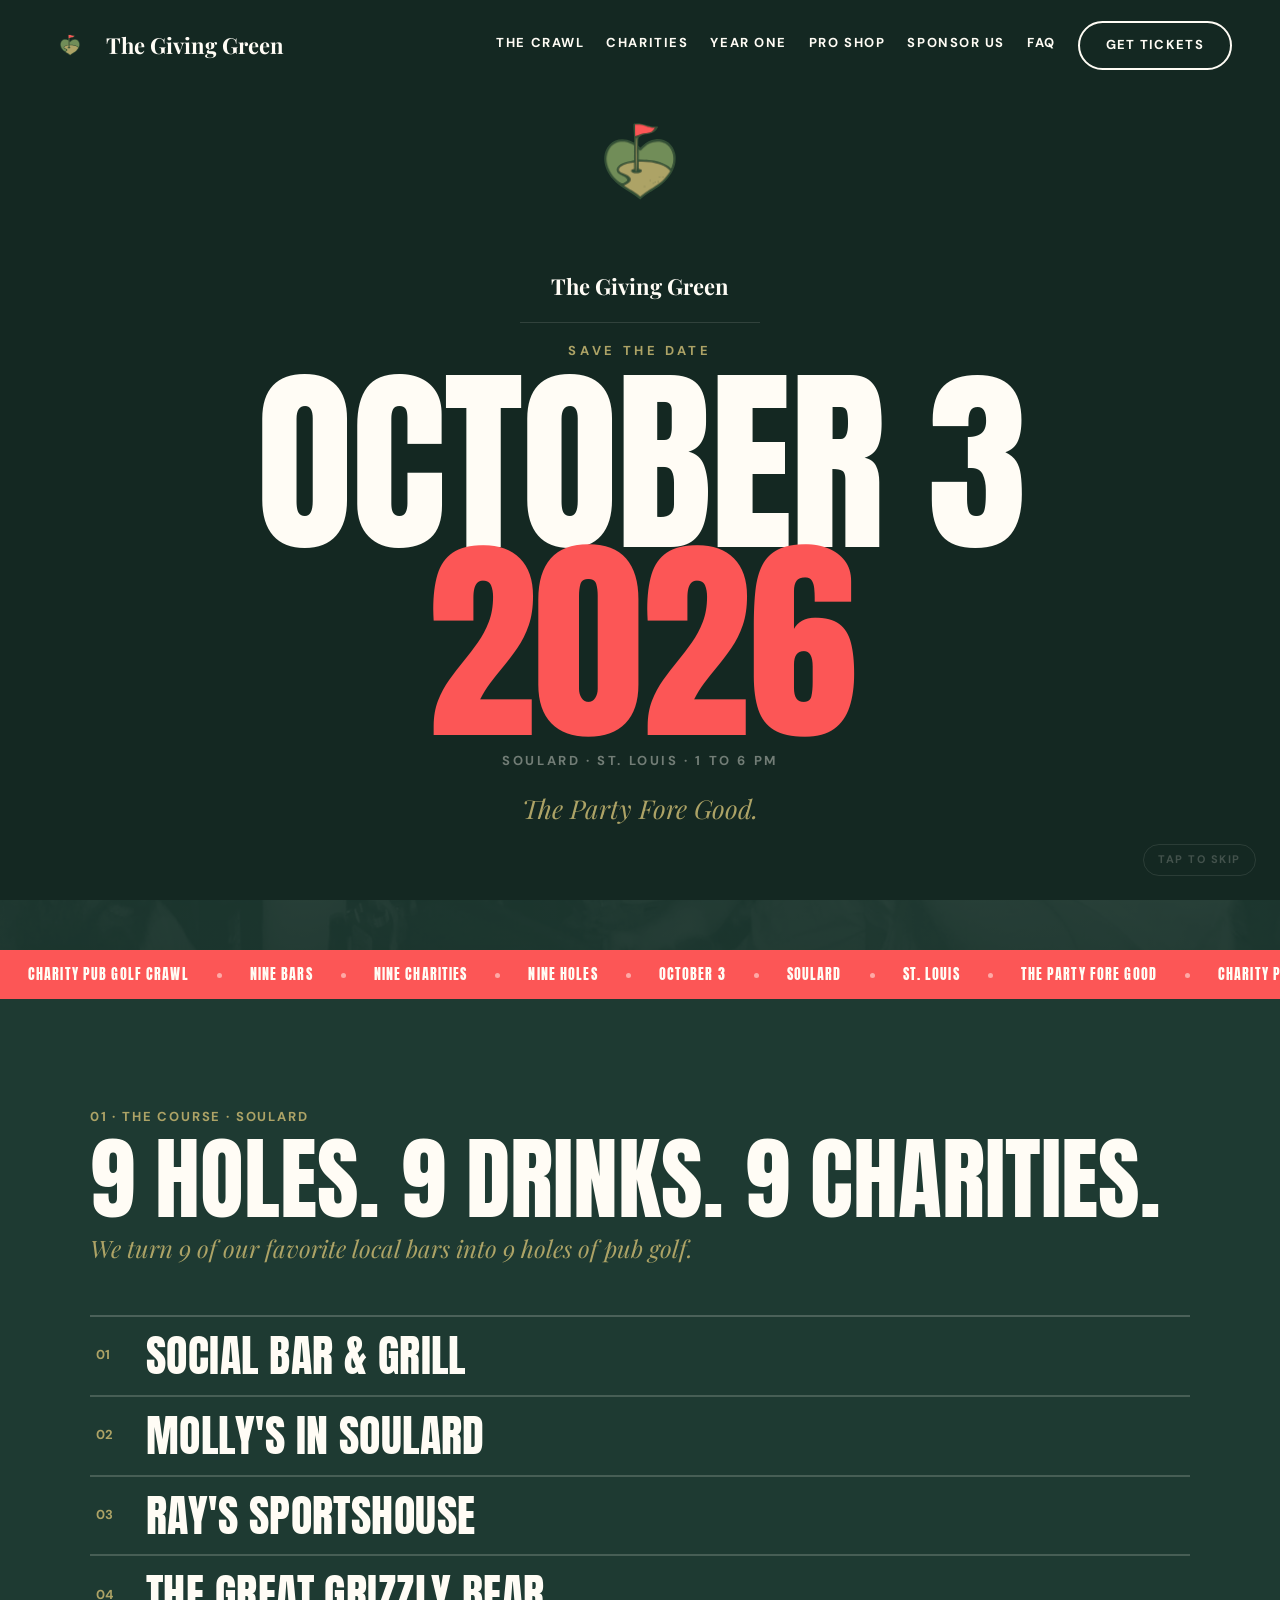
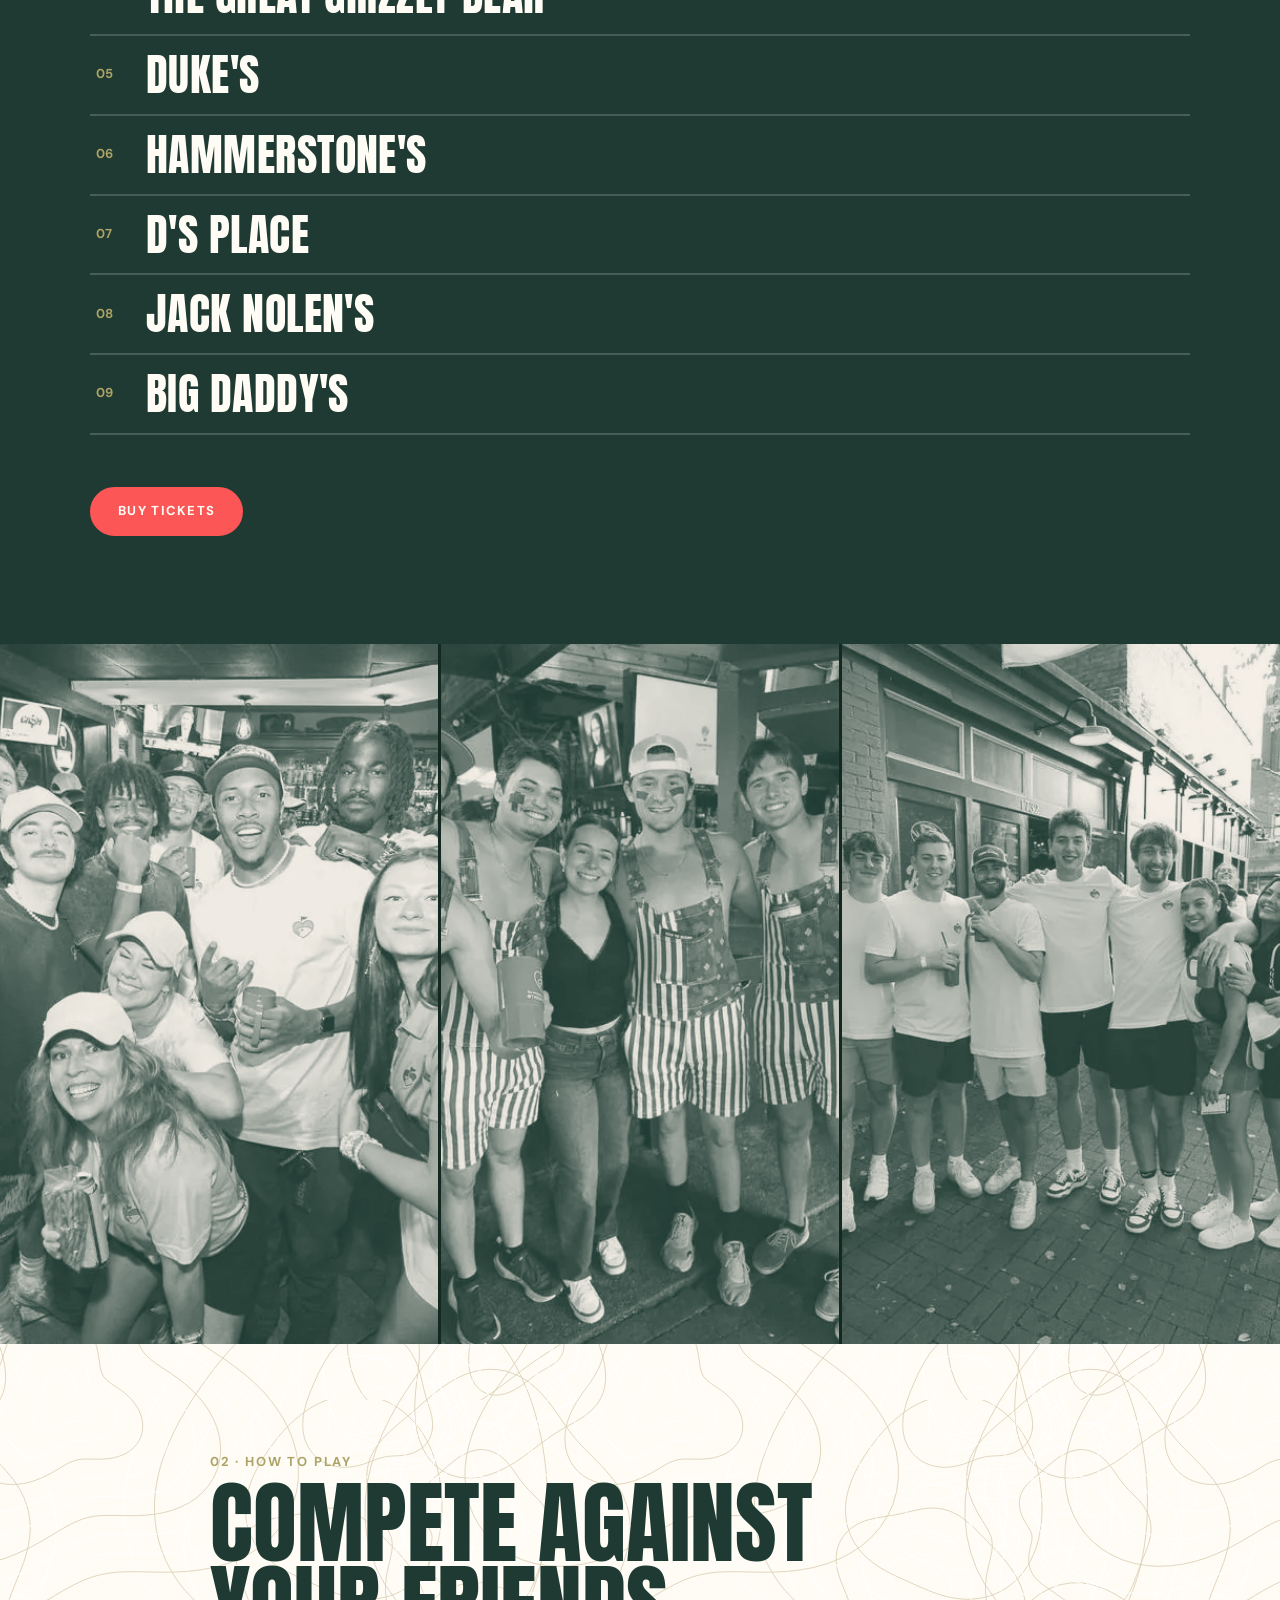
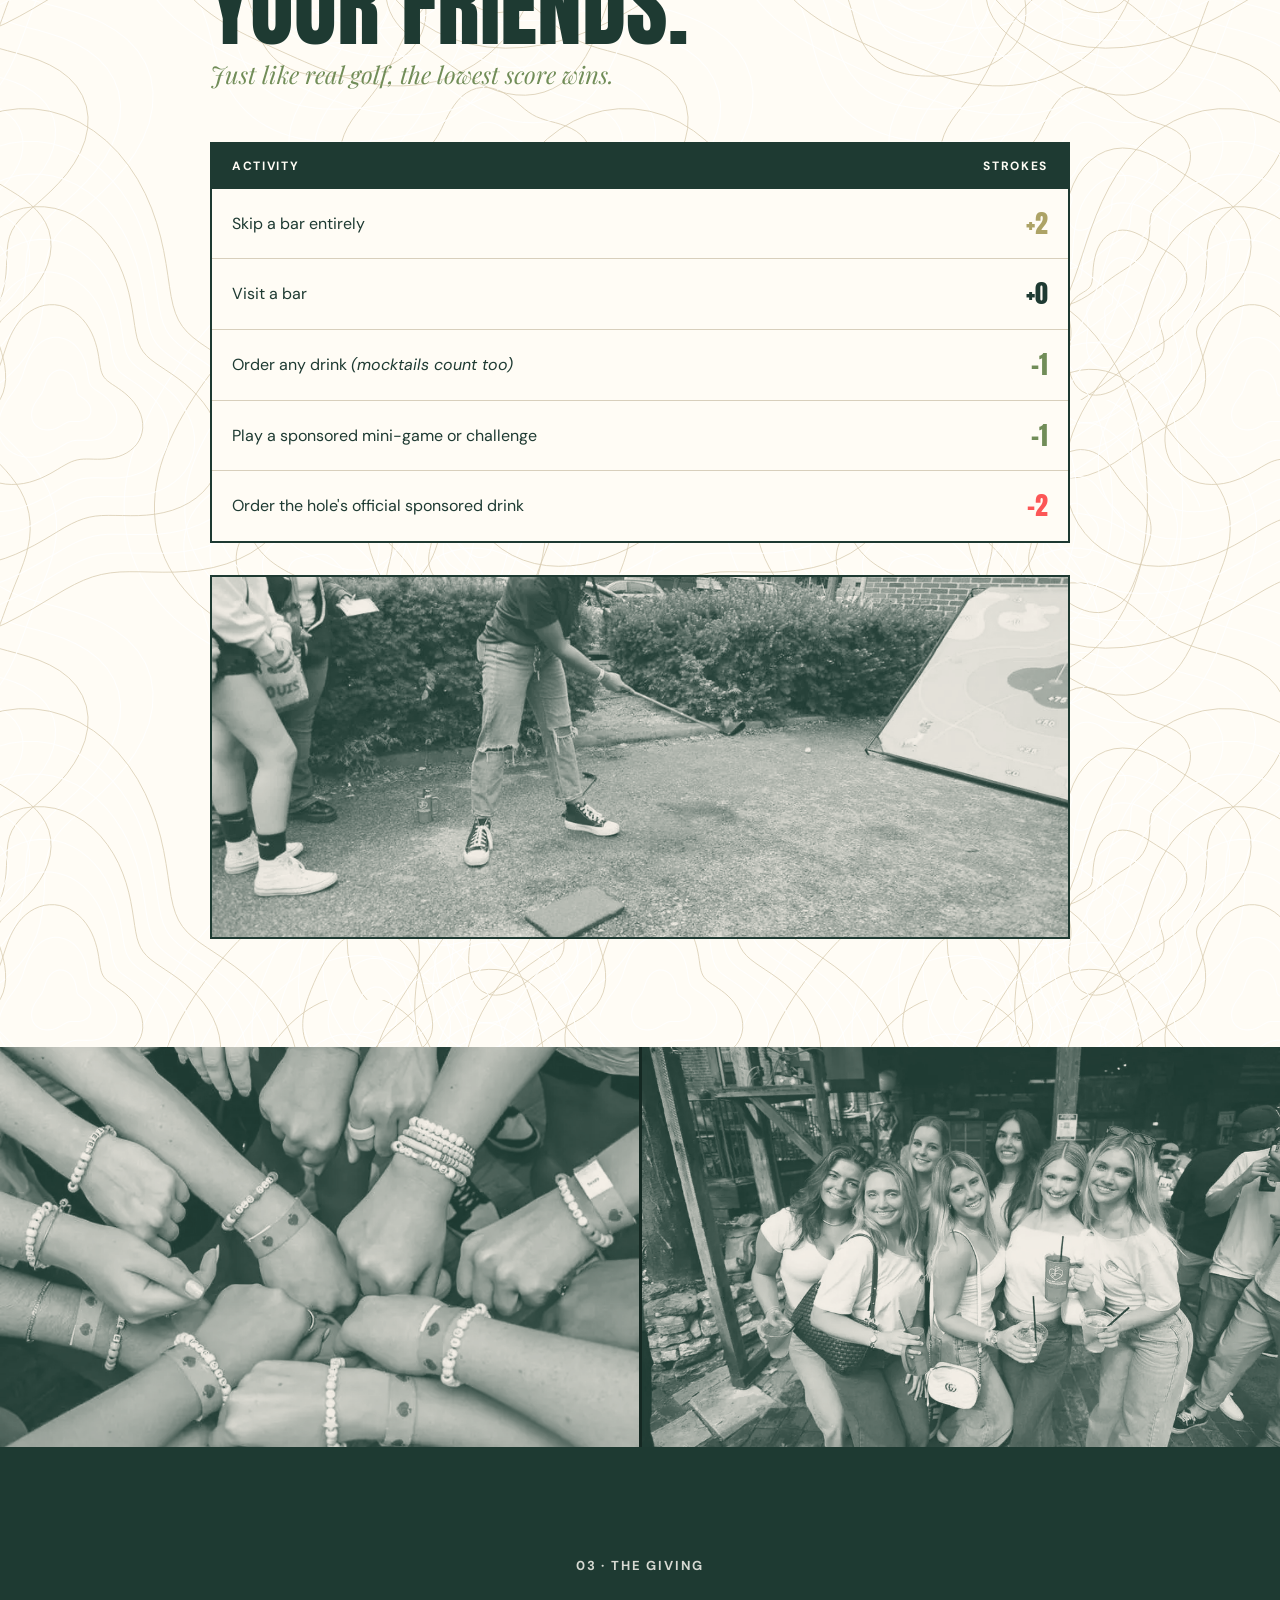
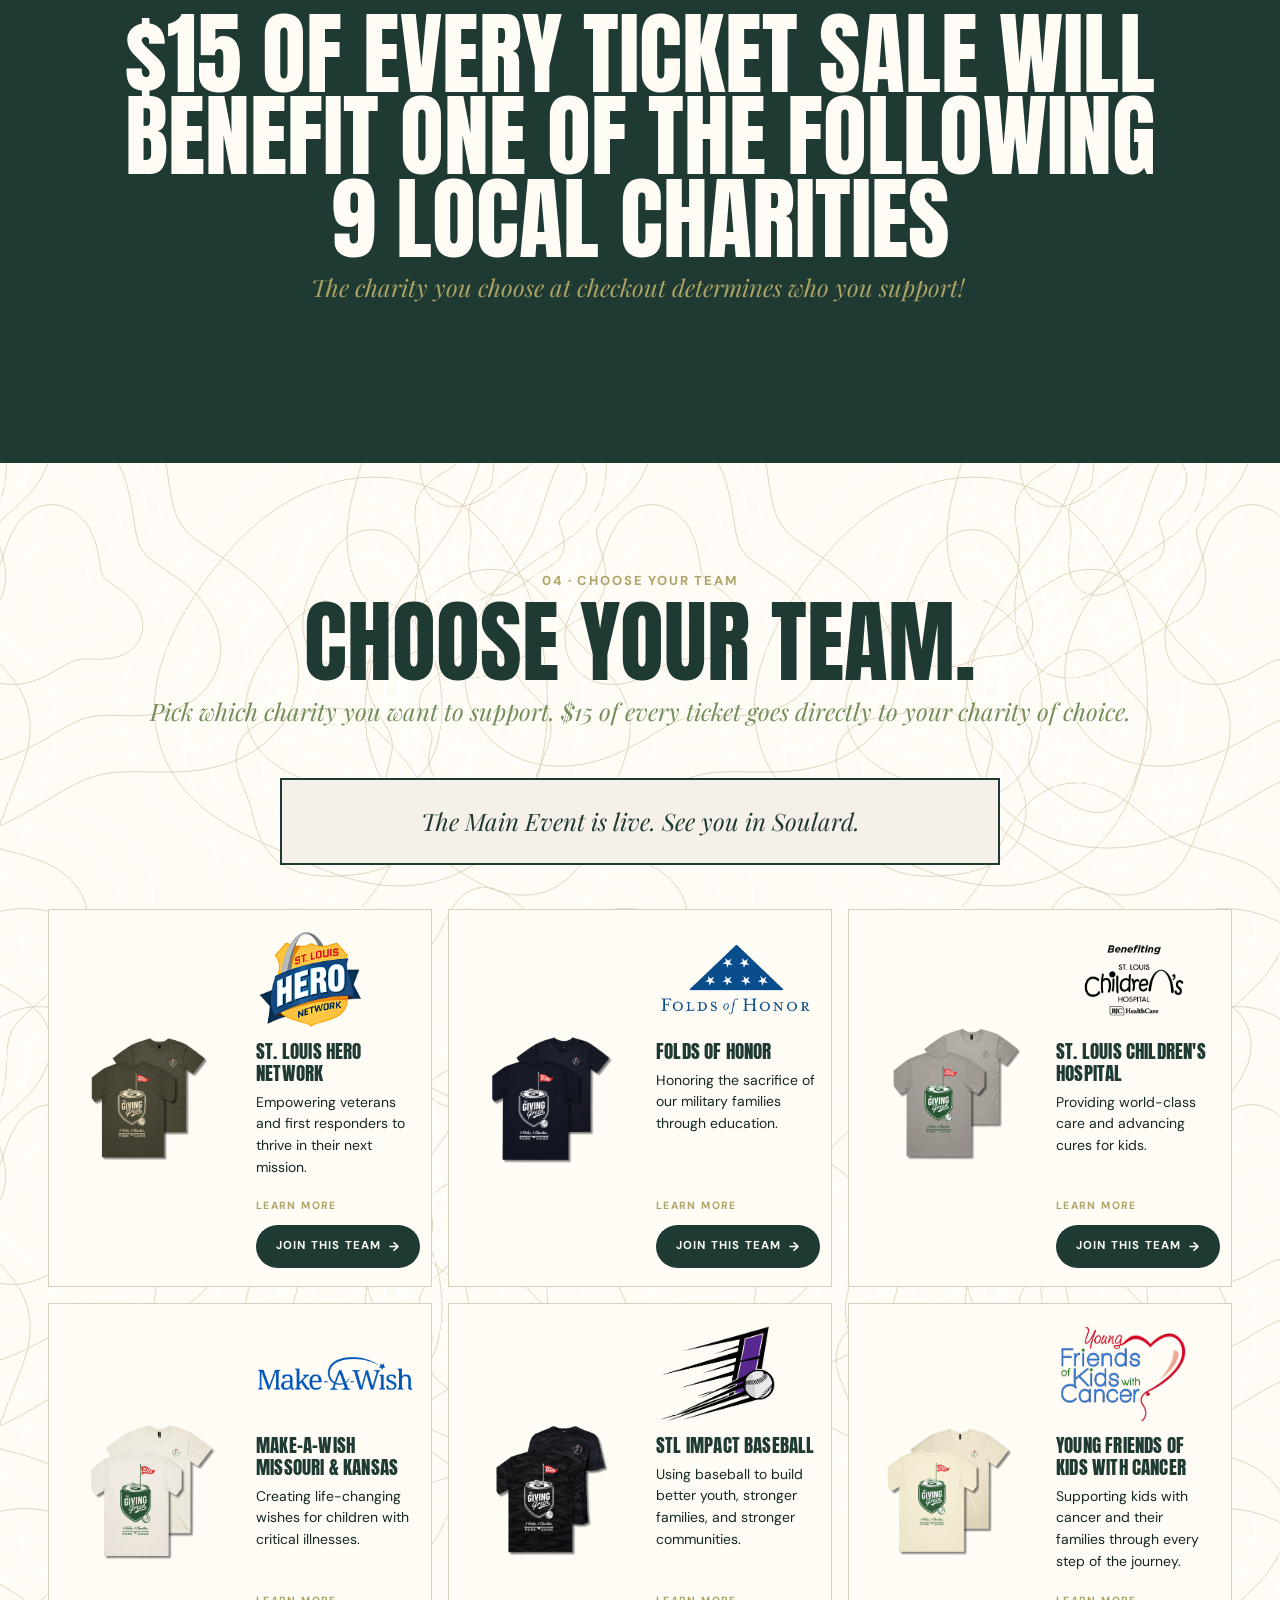
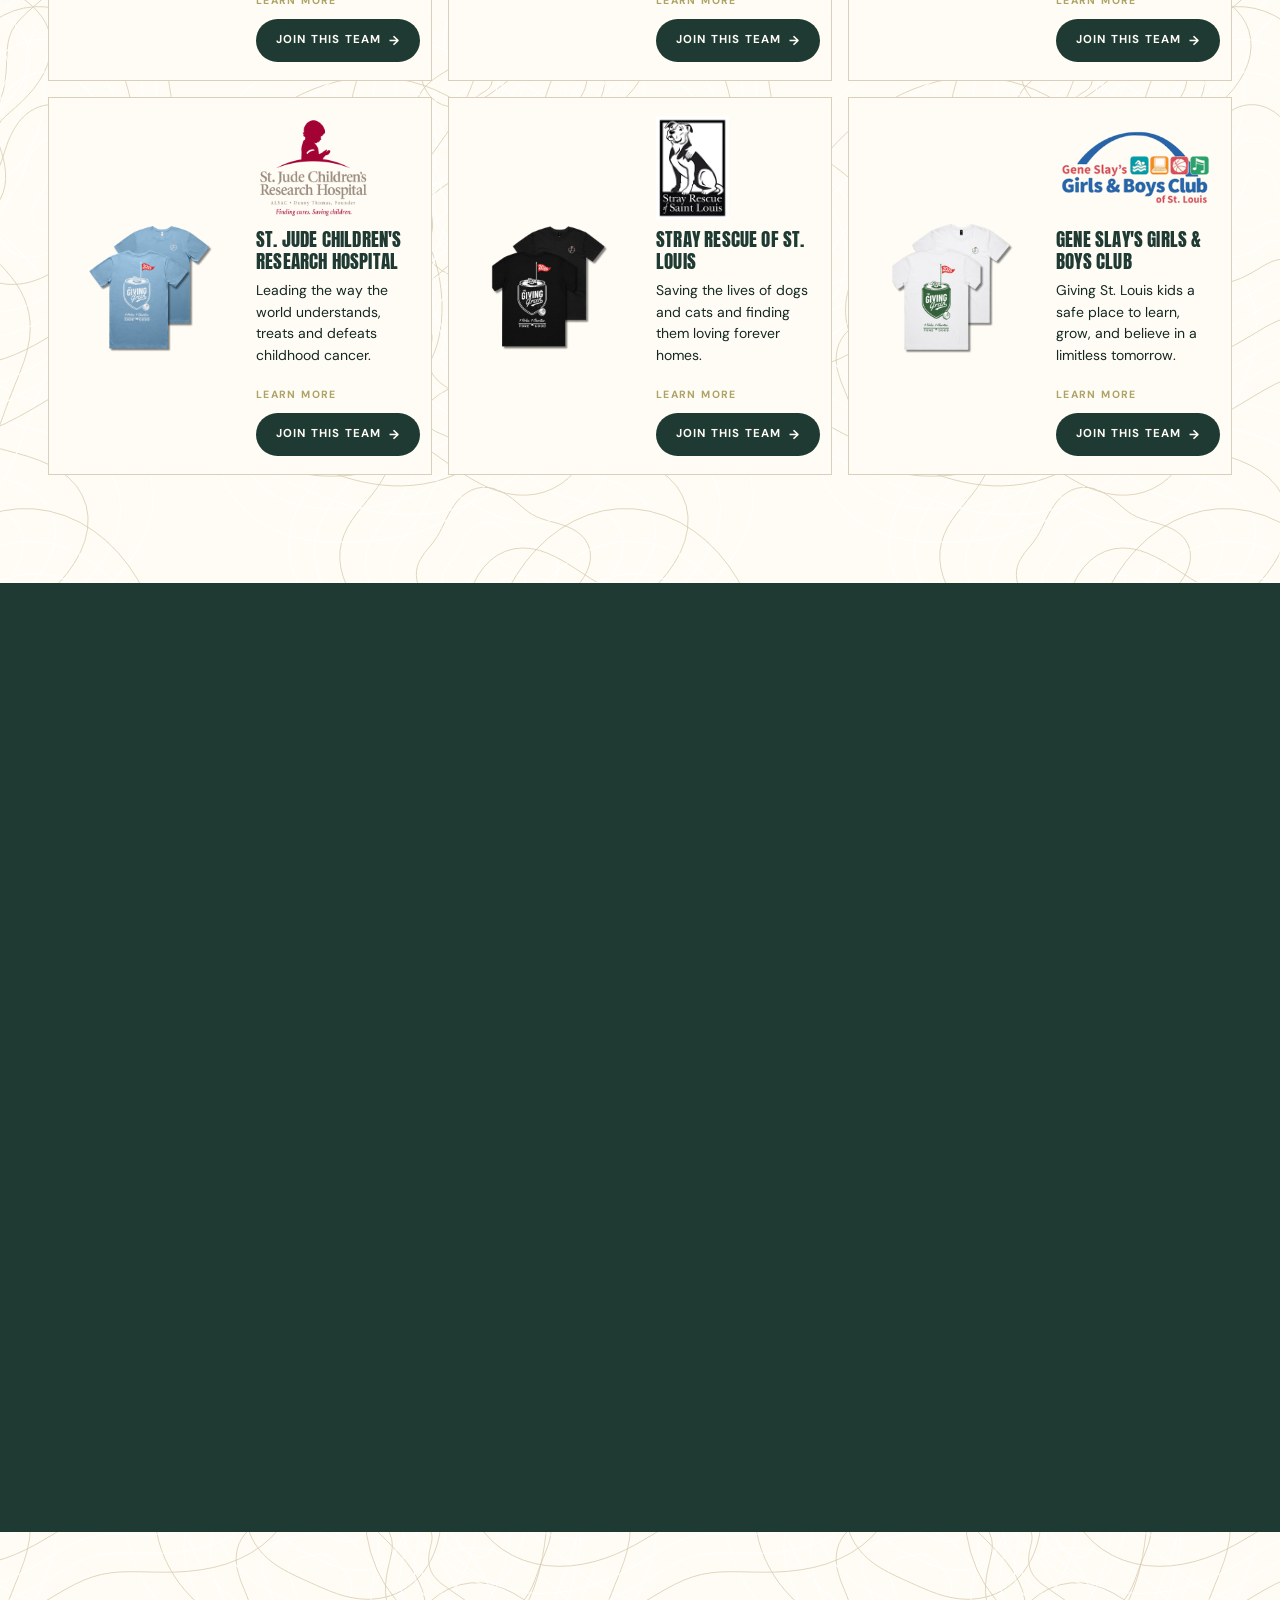
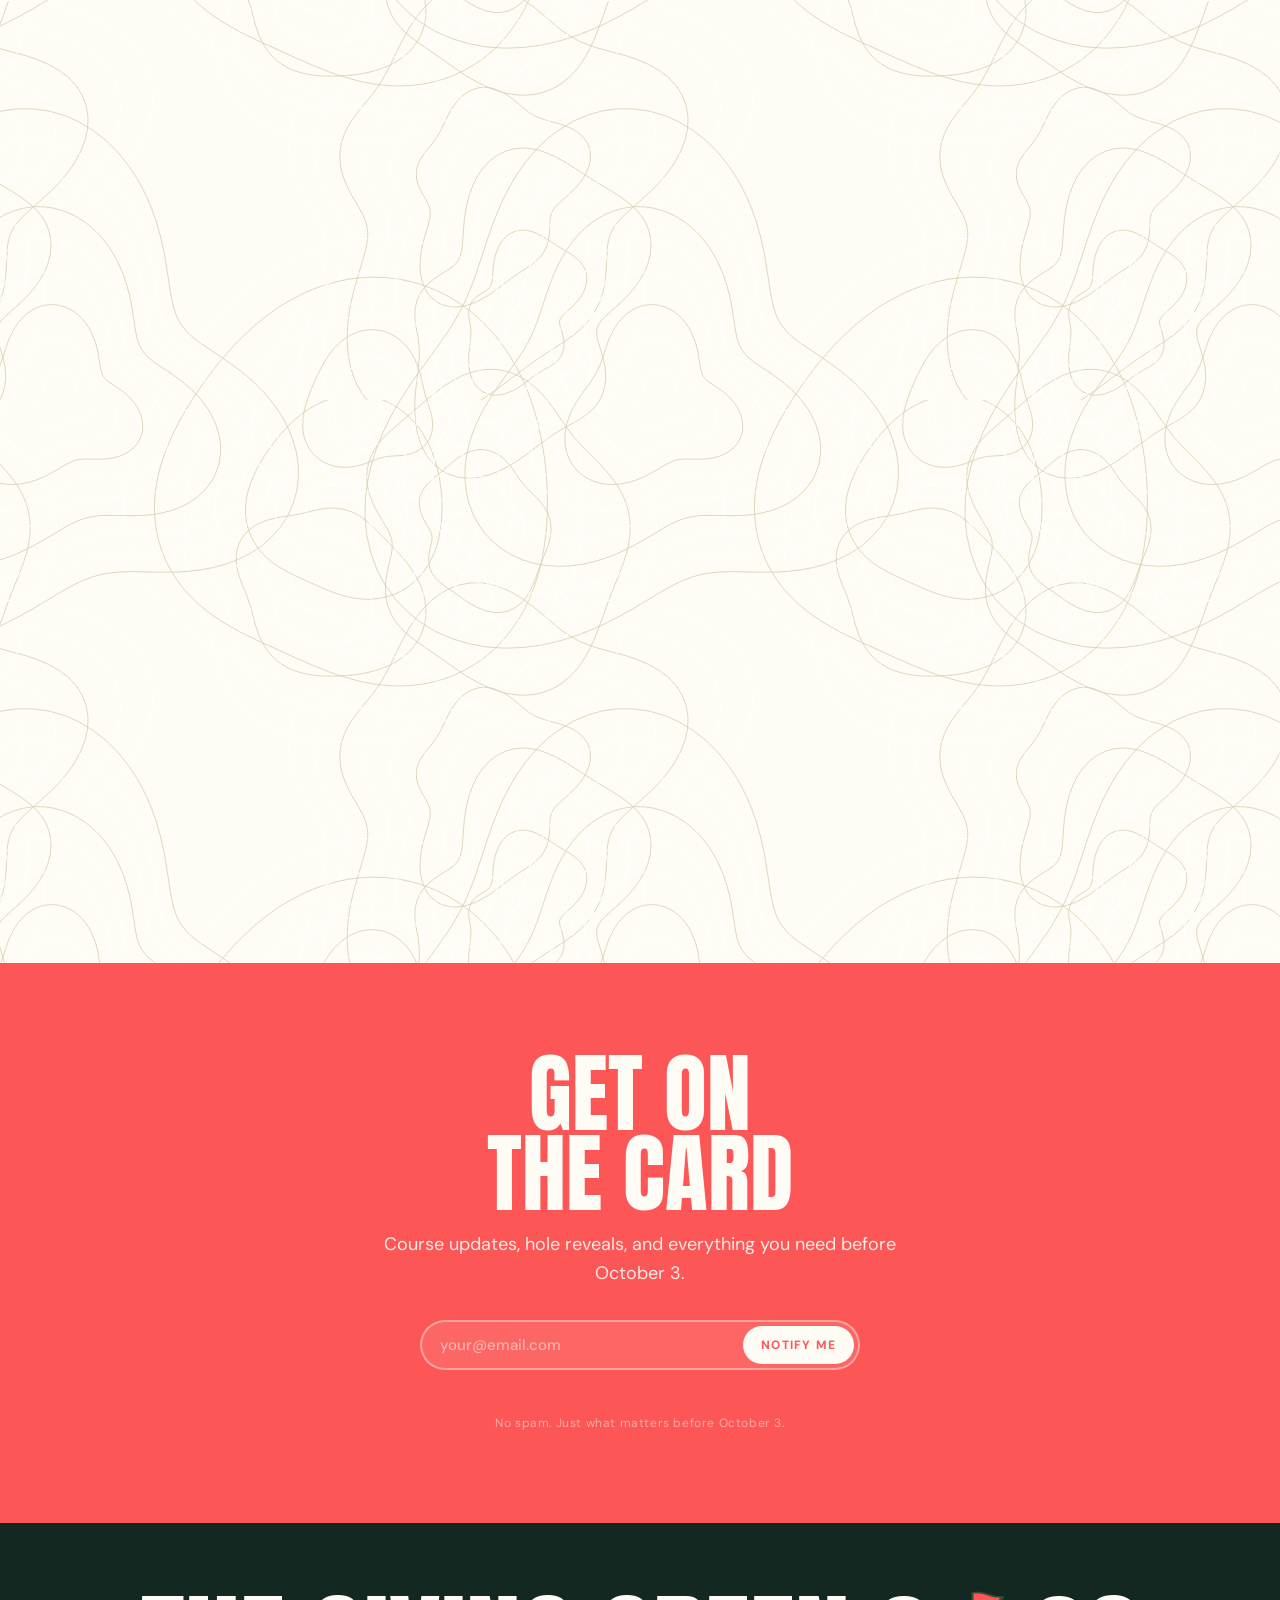
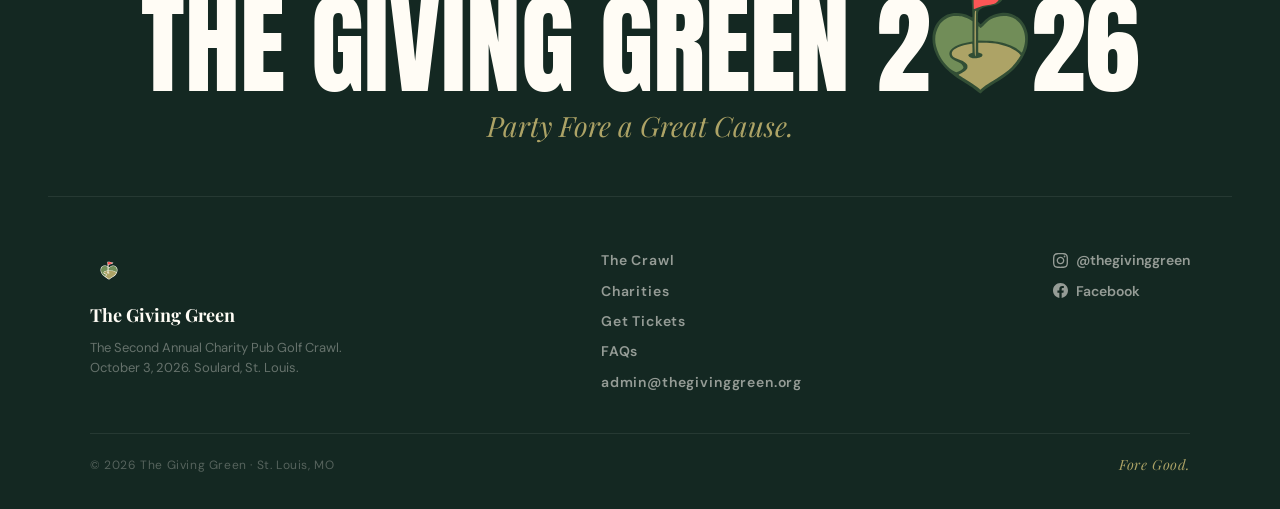
==== commit eceba6b9: "Add files via upload" ====
--- a/index.html
+++ b/index.html
@@ -500,6 +500,14 @@
 
 /* Intro mobile -- massive date fills screen */
 @media(max-width:600px){
+  /* Splash lockup rides near the top on phones, the way it read in the
+     0fd42d9 build. That build only sat high by accident: the offer card
+     was an extra flex child inside #putt and pushed the lockup up 160px.
+     Once the card moved out to its own modal the lockup re-centered and
+     dropped. flex-start pins it back without depending on that child, and
+     unlike a hard centre offset it cannot clip on a short phone.
+     NEVER express this with transform. #putt.away owns transform. */
+  #putt{justify-content:flex-start;padding-top:clamp(10px,2.5vh,28px)}
   #putt svg{width:min(24vw,100px)!important}
   #putt .std-date{font-size:clamp(60px,20vw,120px)}
   #putt .std-date .yr{font-size:clamp(68px,22vw,140px)}
@@ -848,14 +856,14 @@
     <span class="section-serif reveal rd2">We turn 9 of our favorite local bars into 9 holes of pub golf.</span>
     <div class="stack">
       <a href="#tickets"><span class="hole">01</span><span class="venue">Social Bar &amp; Grill</span></a>
-      <a href="#tickets"><span class="hole">02</span><span class="venue">Ray's Sportshouse</span></a>
-      <a href="#tickets"><span class="hole">03</span><span class="venue">Duke's</span></a>
+      <a href="#tickets"><span class="hole">02</span><span class="venue">Molly's in Soulard</span></a>
+      <a href="#tickets"><span class="hole">03</span><span class="venue">Ray's Sportshouse</span></a>
       <a href="#tickets"><span class="hole">04</span><span class="venue">The Great Grizzly Bear</span></a>
-      <a href="#tickets"><span class="hole">05</span><span class="venue">Molly's in Soulard</span></a>
-      <a href="#tickets"><span class="hole">06</span><span class="venue">Jack Nolen's</span></a>
-      <a href="#tickets"><span class="hole">07</span><span class="venue">Big Daddy's</span></a>
-      <a href="#tickets"><span class="hole">08</span><span class="venue">D's Place</span></a>
-      <a href="#tickets"><span class="hole">09</span><span class="venue">Hammerstone's</span></a>
+      <a href="#tickets"><span class="hole">05</span><span class="venue">Duke's</span></a>
+      <a href="#tickets"><span class="hole">06</span><span class="venue">Hammerstone's</span></a>
+      <a href="#tickets"><span class="hole">07</span><span class="venue">D's Place</span></a>
+      <a href="#tickets"><span class="hole">08</span><span class="venue">Jack Nolen's</span></a>
+      <a href="#tickets"><span class="hole">09</span><span class="venue">Big Daddy's</span></a>
     </div>
     <div class="after reveal rd3">
       <a href="https://thegivinggreen.store" target="_blank" rel="noopener" class="btn btn-primary">Buy Tickets</a>
@@ -1278,11 +1286,9 @@
 .gg5-form button:active{filter:brightness(.9)}     /* NEVER transform. see v6 postmortem. */
 .gg5-form button:disabled{opacity:.55}
 .gg5-err{font-family:'DM Sans',sans-serif;font-size:12px;color:var(--flag);margin-top:8px}
-.gg5-fine{font-family:'DM Sans',sans-serif;font-size:10.5px;color:rgba(255,252,245,.32);
-  letter-spacing:.04em;margin-top:11px}
 
 .gg5-won .gg5-ask{display:none}
-.gg5-win{display:none}
+.gg5-win{display:none;text-align:center}      /* centers the Meet the Charities sub-CTA */
 .gg5-won .gg5-win{display:block}
 .gg5-code{border:1px dashed rgba(255,252,245,.42);background:rgba(255,252,245,.07);padding:14px;
   cursor:pointer;margin-bottom:13px;border-radius:12px;transition:background .2s;text-align:center;
@@ -1371,20 +1377,19 @@
   var body = ''
     + '<div class="gg5-bar"></div><div class="gg5-pad">'
     + '<button class="gg5-x" type="button" aria-label="Close">&#10005;</button>'
-    + '<div class="gg5-exp"><span class="gg5-blip"></span>Offer expires in <span class="gg5-t">20:00</span></div>'
+    + '<div class="gg5-exp"><span class="gg5-blip"></span><span class="gg5-lbl">Offer expires in</span><span class="gg5-t">20:00</span></div>'
     + '<div class="gg5-ask">'
-      + '<div class="gg5-kicker">$5 off your ticket</div>'
-      + '<div class="gg5-line">Get on the card.</div>'
-      + '<p class="gg5-sub">Your code, plus hole reveals and team cutoffs before October 3.</p>'
+      + '<div class="gg5-kicker">Limited offer: $5 off your crawl ticket</div>'
+      + '<div class="gg5-line">Get on the tee sheet</div>'
+      + '<p class="gg5-sub">Sign up for email updates and get $5 off every ticket in your order!</p>'
       + '<div class="gg5-form">'
         + '<input type="email" class="gg5-in" placeholder="your@email.com" autocomplete="email" inputmode="email" aria-label="Email address">'
         + '<button type="button" class="gg5-go">Get Code</button>'
       + '</div>'
       + '<div class="gg5-err" role="alert"></div>'
-      + '<p class="gg5-fine">No spam. Just what matters before October 3.</p>'
     + '</div>'
     + '<div class="gg5-win">'
-      + '<div class="gg5-kicker">You are on the card</div>'
+      + '<div class="gg5-kicker">Get ready to tee off!</div>'
       + '<div class="gg5-code" role="button" tabindex="0"><b>'+CFG.code+'</b><span class="gg5-cl">Tap to copy</span></div>'
       + '<a class="gg5-buy" href="'+buyHref+'">Buy Tickets</a>'
       + '<a class="gg5-char" href="'+CFG.charities+'">Meet the Charities</a>'
@@ -1484,14 +1489,22 @@
     setTimeout(go, 14000);
   } else { go(); }
 
-  /* countdown */
+  /* countdown. at zero the chip stops counting and reads "Offer expires on exit."
+     the clock spans are emptied and hidden so the flex gap does not leave a hole.
+     this only touches text nodes, never the modal/pill state machine. */
+  var expLbl = modal.querySelector('.gg5-lbl'),
+      expT   = modal.querySelector('.gg5-t'),
+      pillT  = pill.querySelector('.gg5-pt');
   (function tick(){
     var left = Math.max(0, TOTAL - (Date.now() - t0));
     var s = Math.floor(left/1000);
-    var txt = left <= 0 ? 'Last call'
-      : String(Math.floor(s/60)).padStart(2,'0') + ':' + String(s%60).padStart(2,'0');
-    modal.querySelector('.gg5-t').textContent = txt;
-    pill.querySelector('.gg5-pt').textContent = txt;
+    var over = left <= 0;
+    var txt = String(Math.floor(s/60)).padStart(2,'0') + ':' + String(s%60).padStart(2,'0');
+    expLbl.textContent = over ? 'Offer expires on exit.' : 'Offer expires in';
+    expT.textContent = over ? '' : txt;
+    expT.style.display = over ? 'none' : '';
+    pillT.textContent = over ? '' : txt;
+    pillT.style.display = over ? 'none' : '';
     modal.querySelector('.gg5-bar').style.transform = 'scaleX(' + (left/TOTAL) + ')';
     if(left > 0) setTimeout(tick, 1000);
   })();
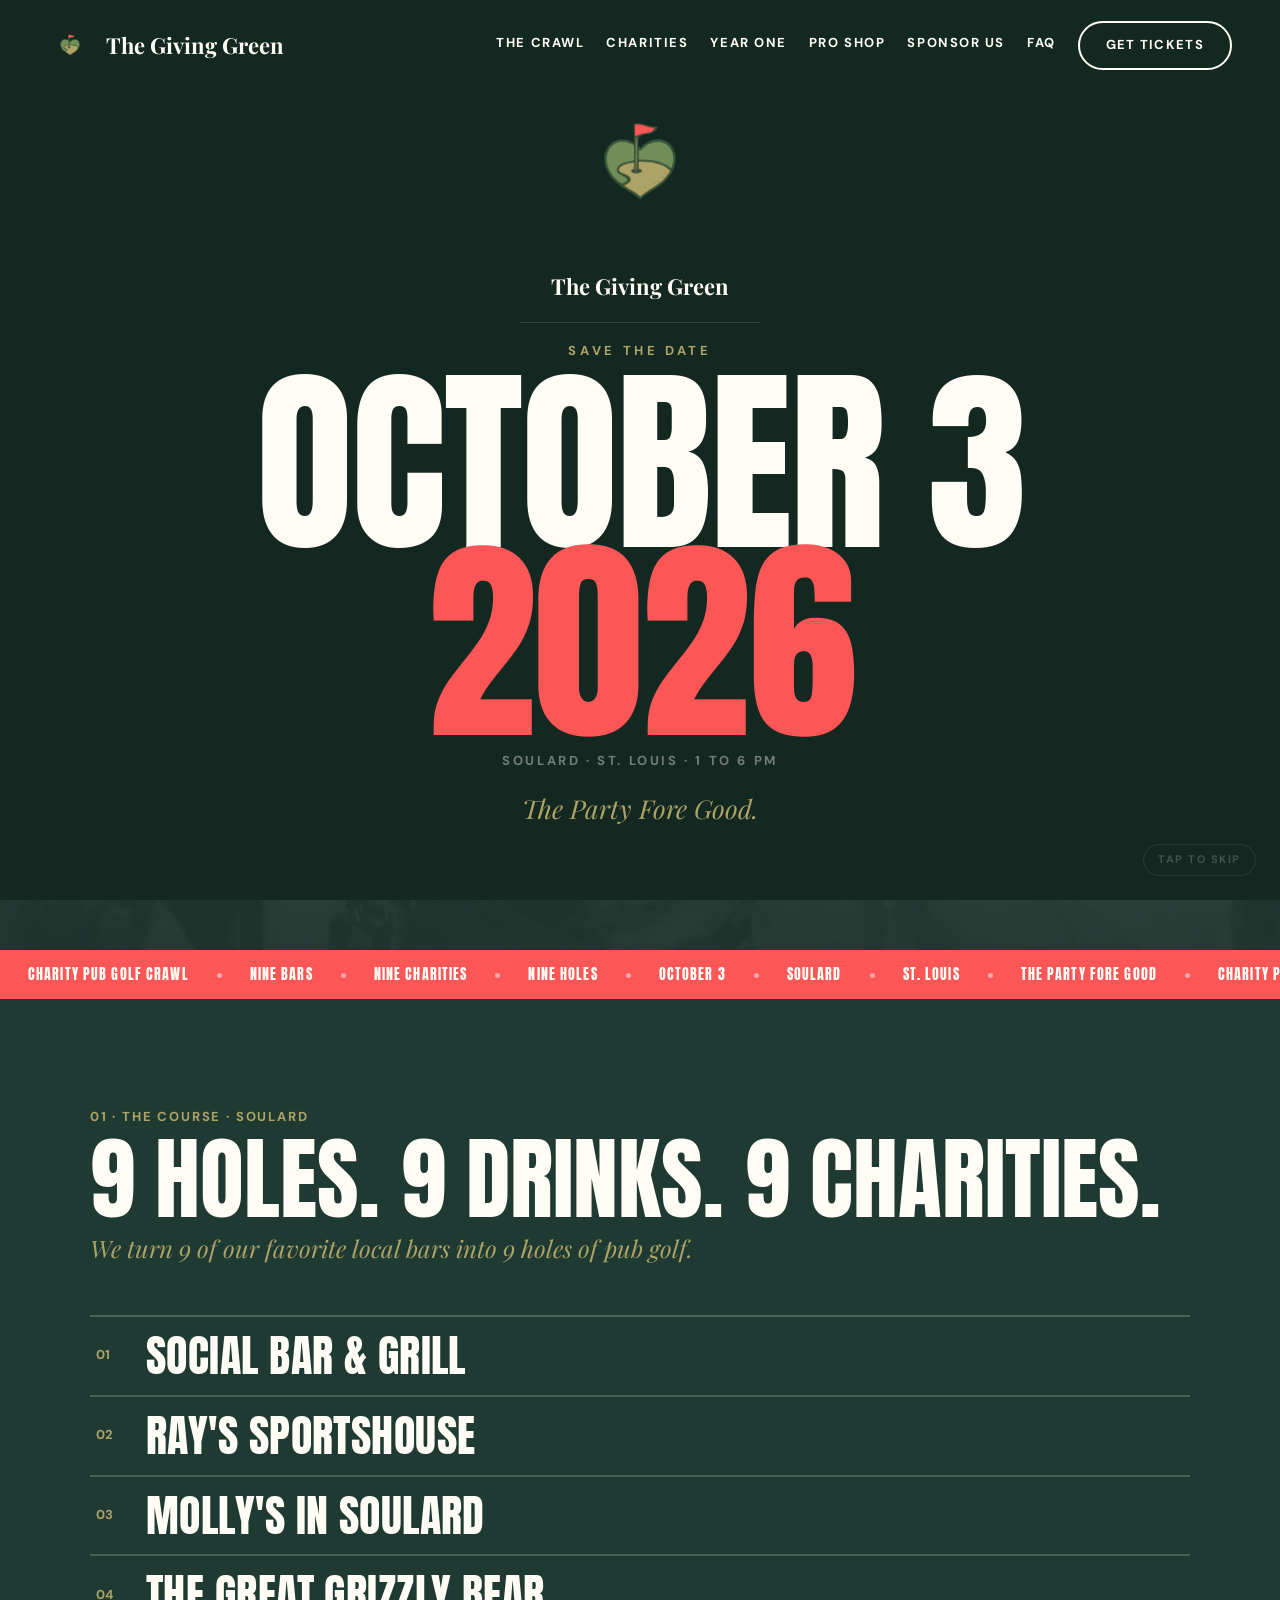
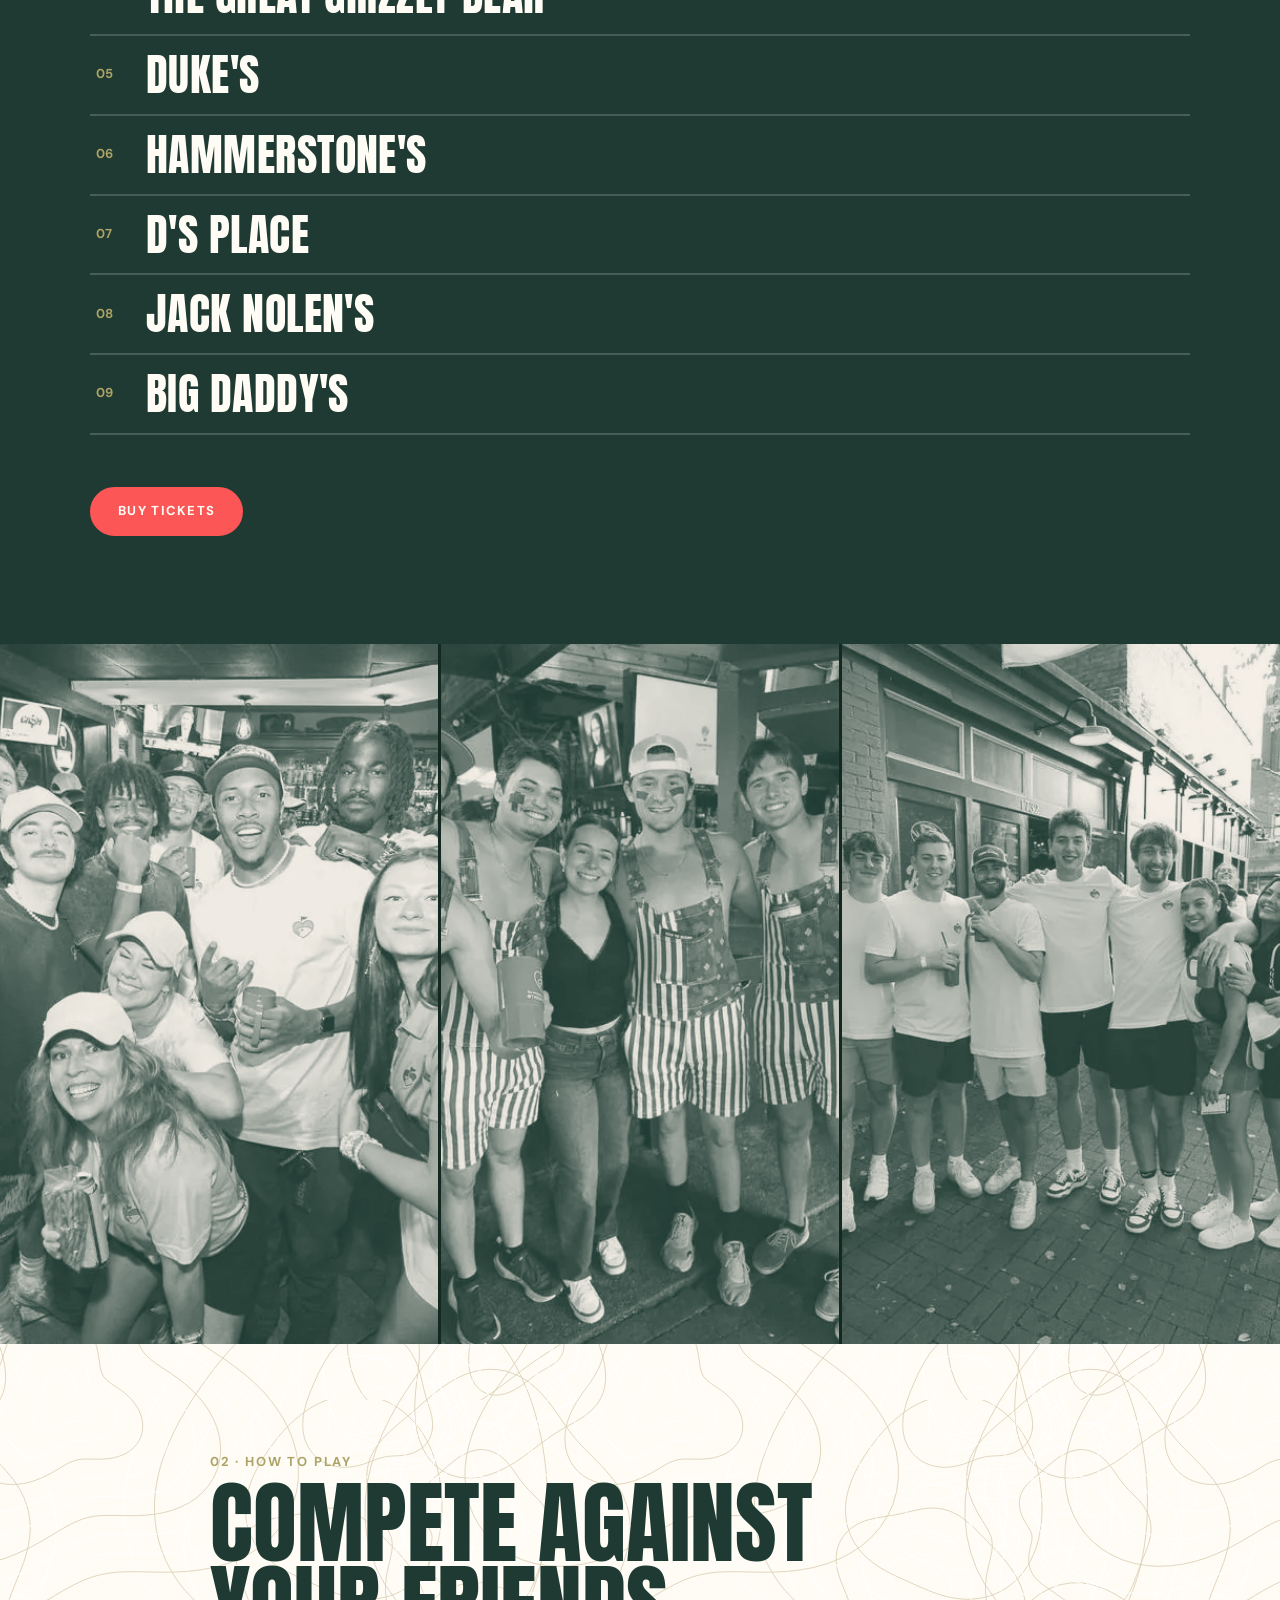
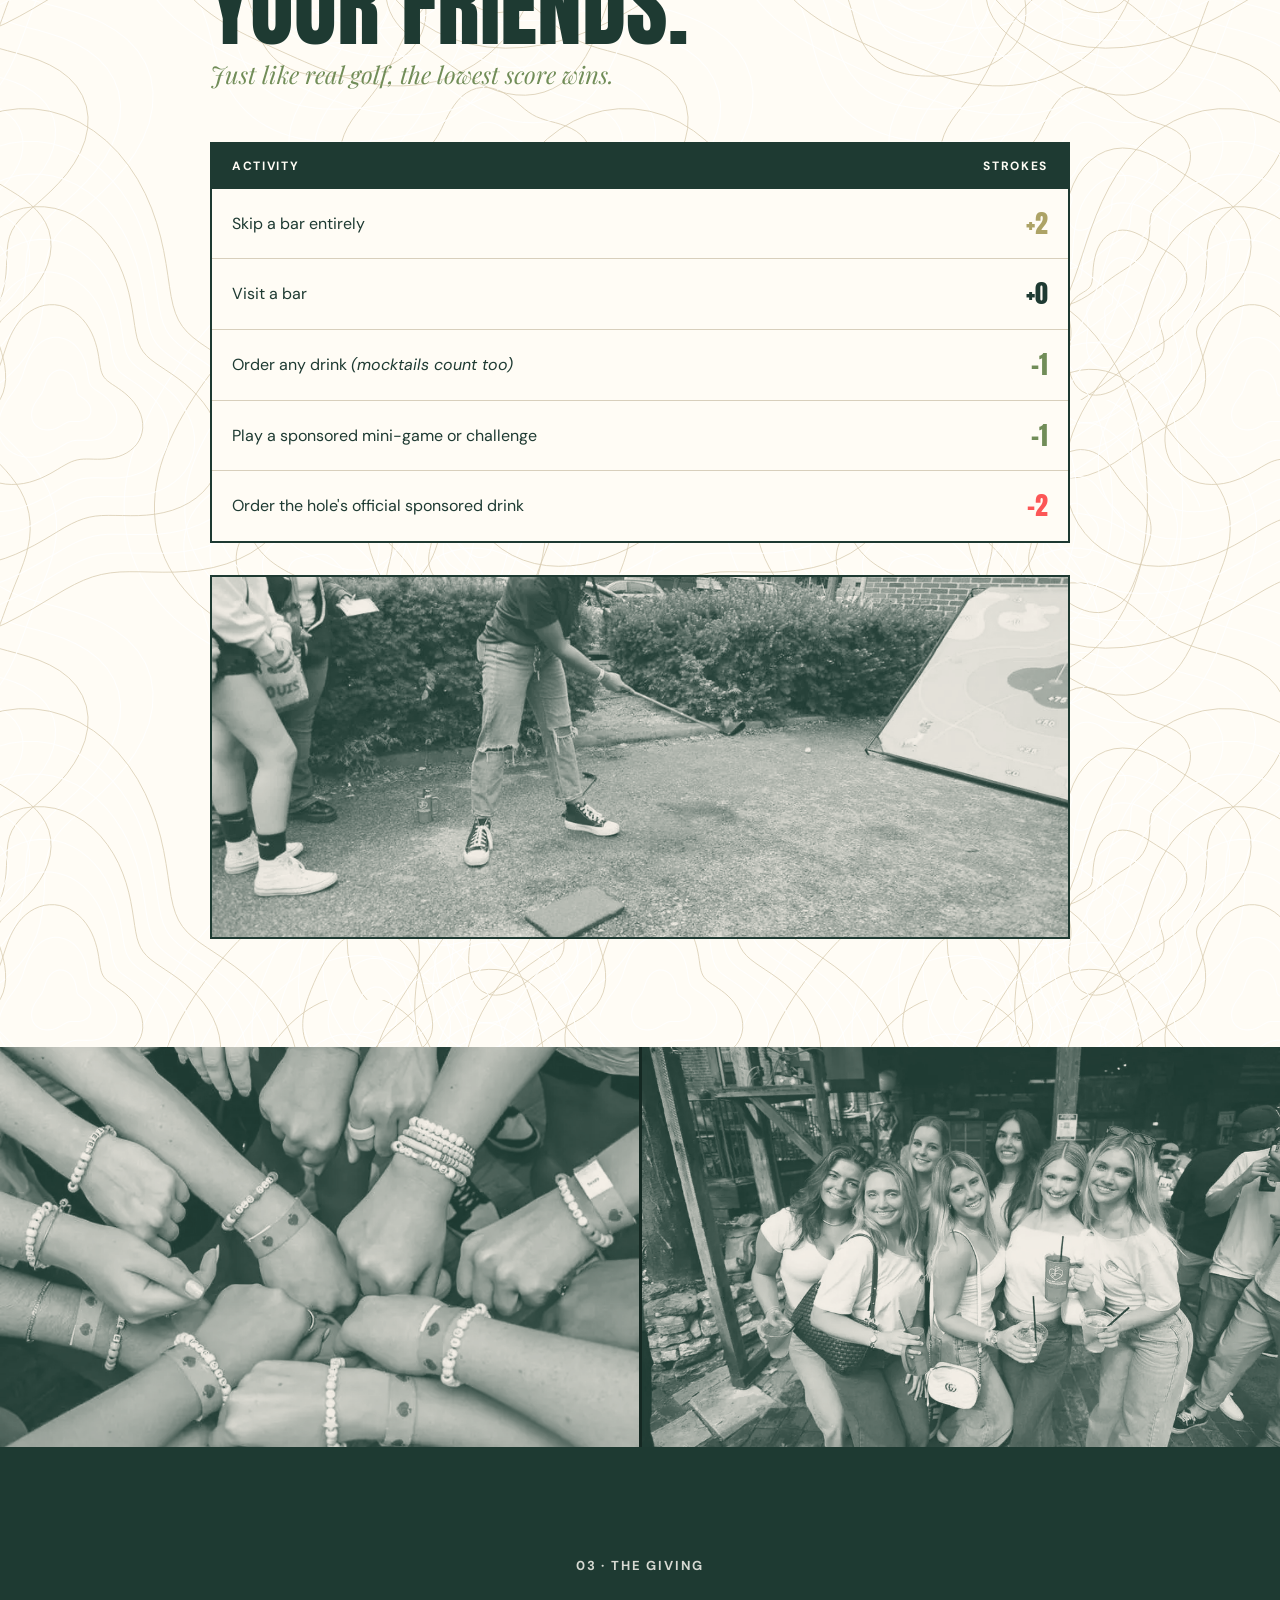
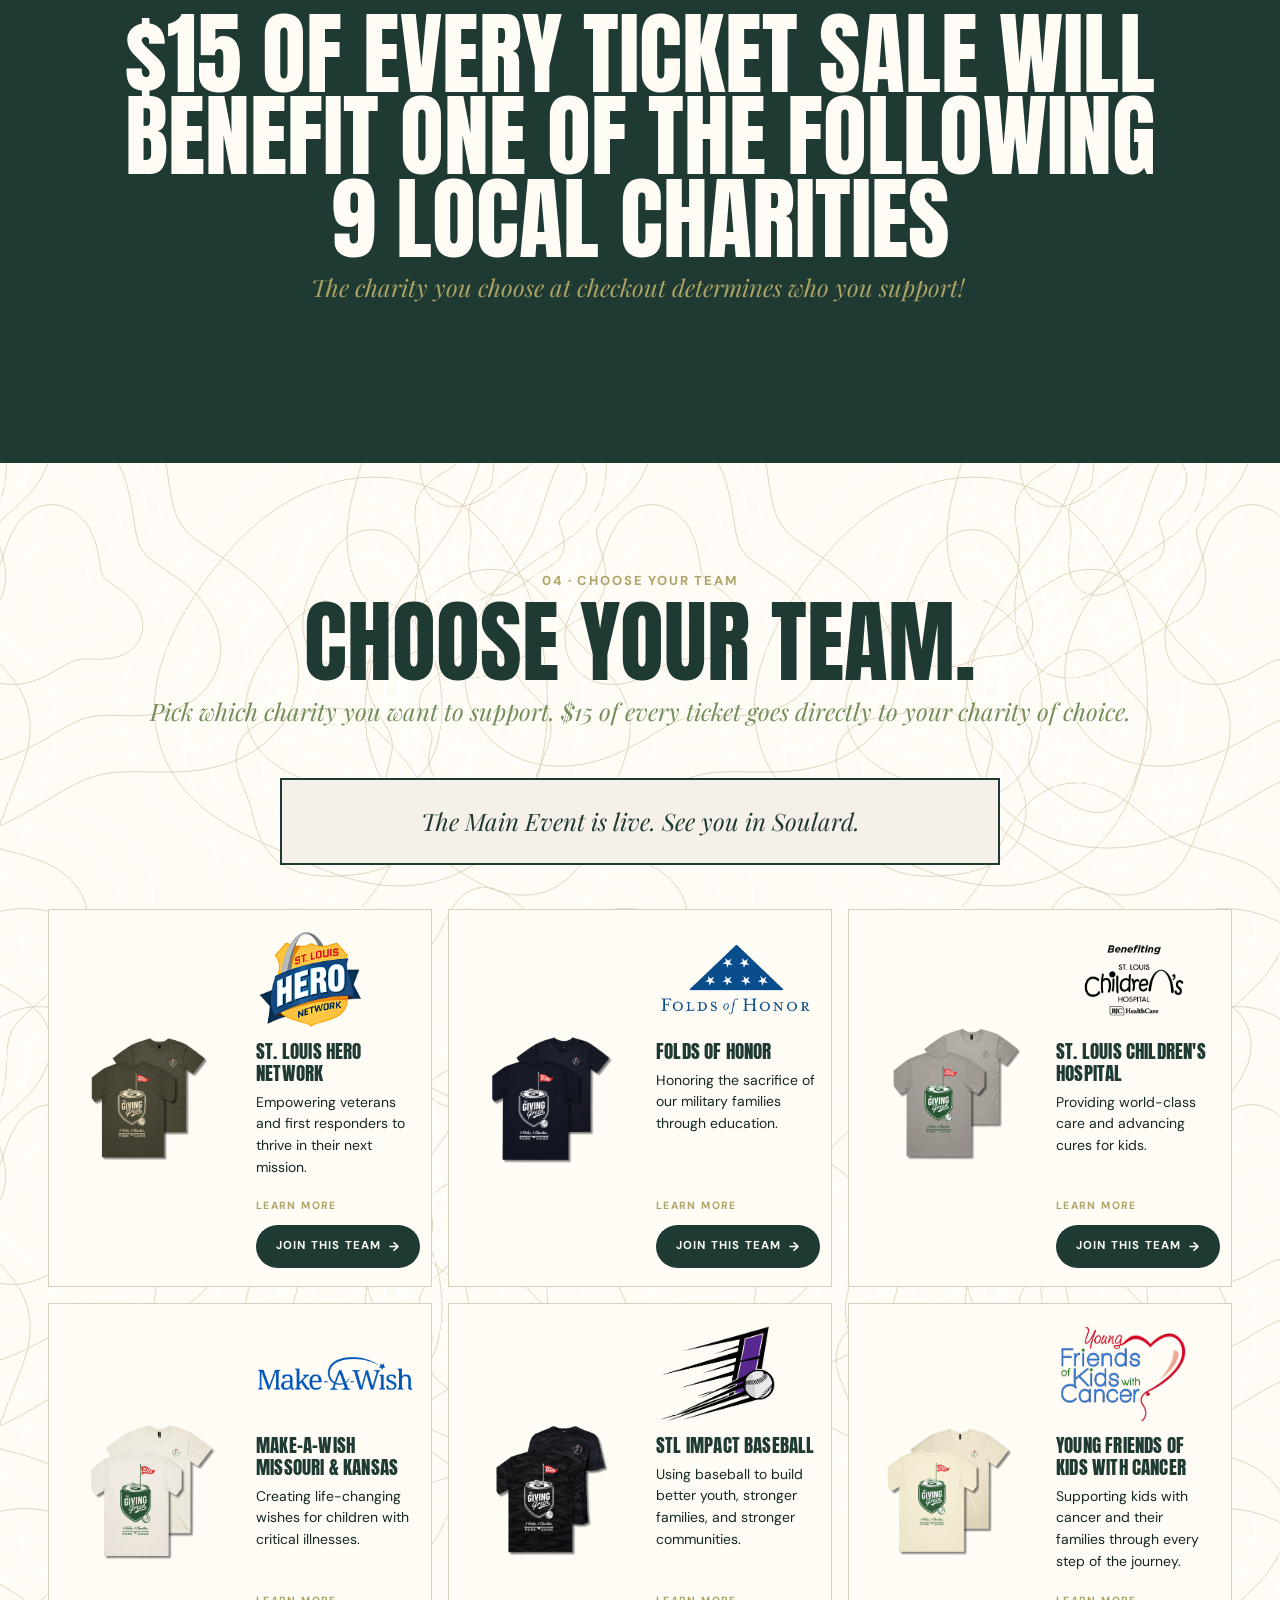
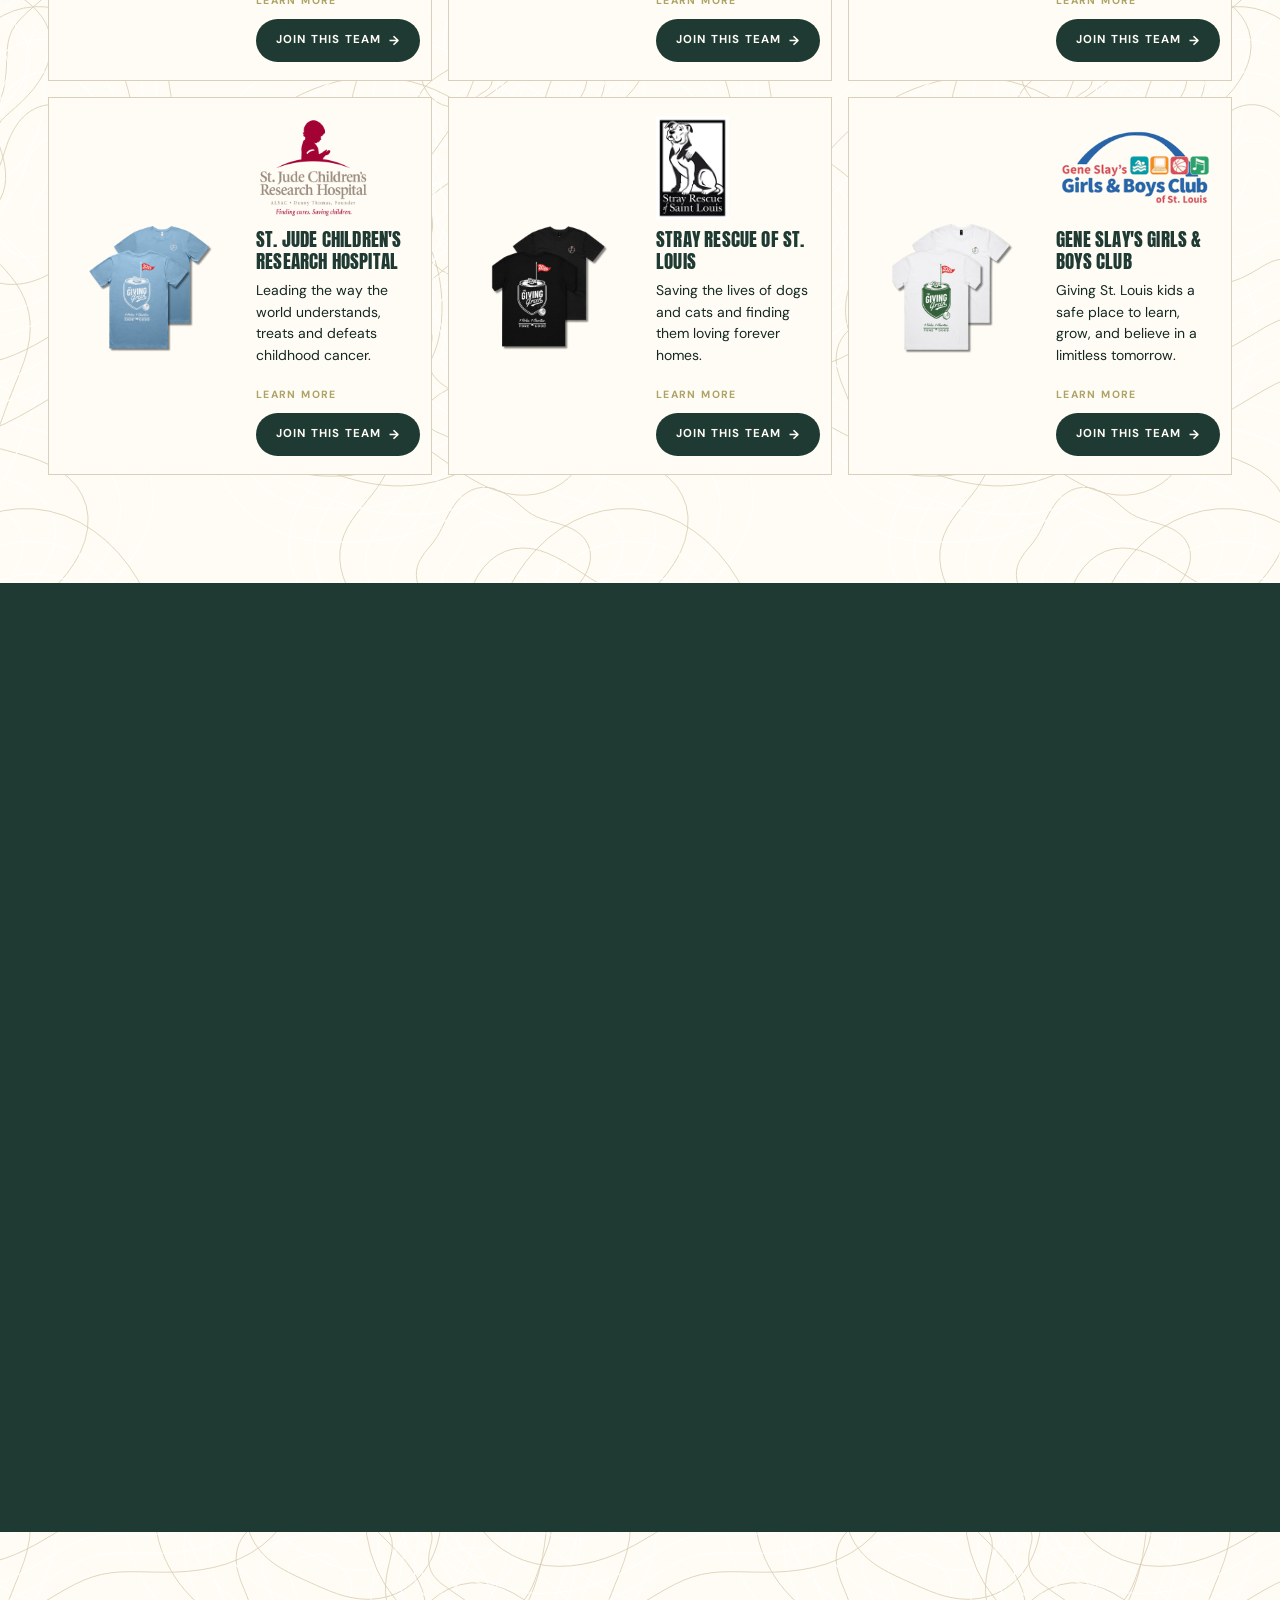
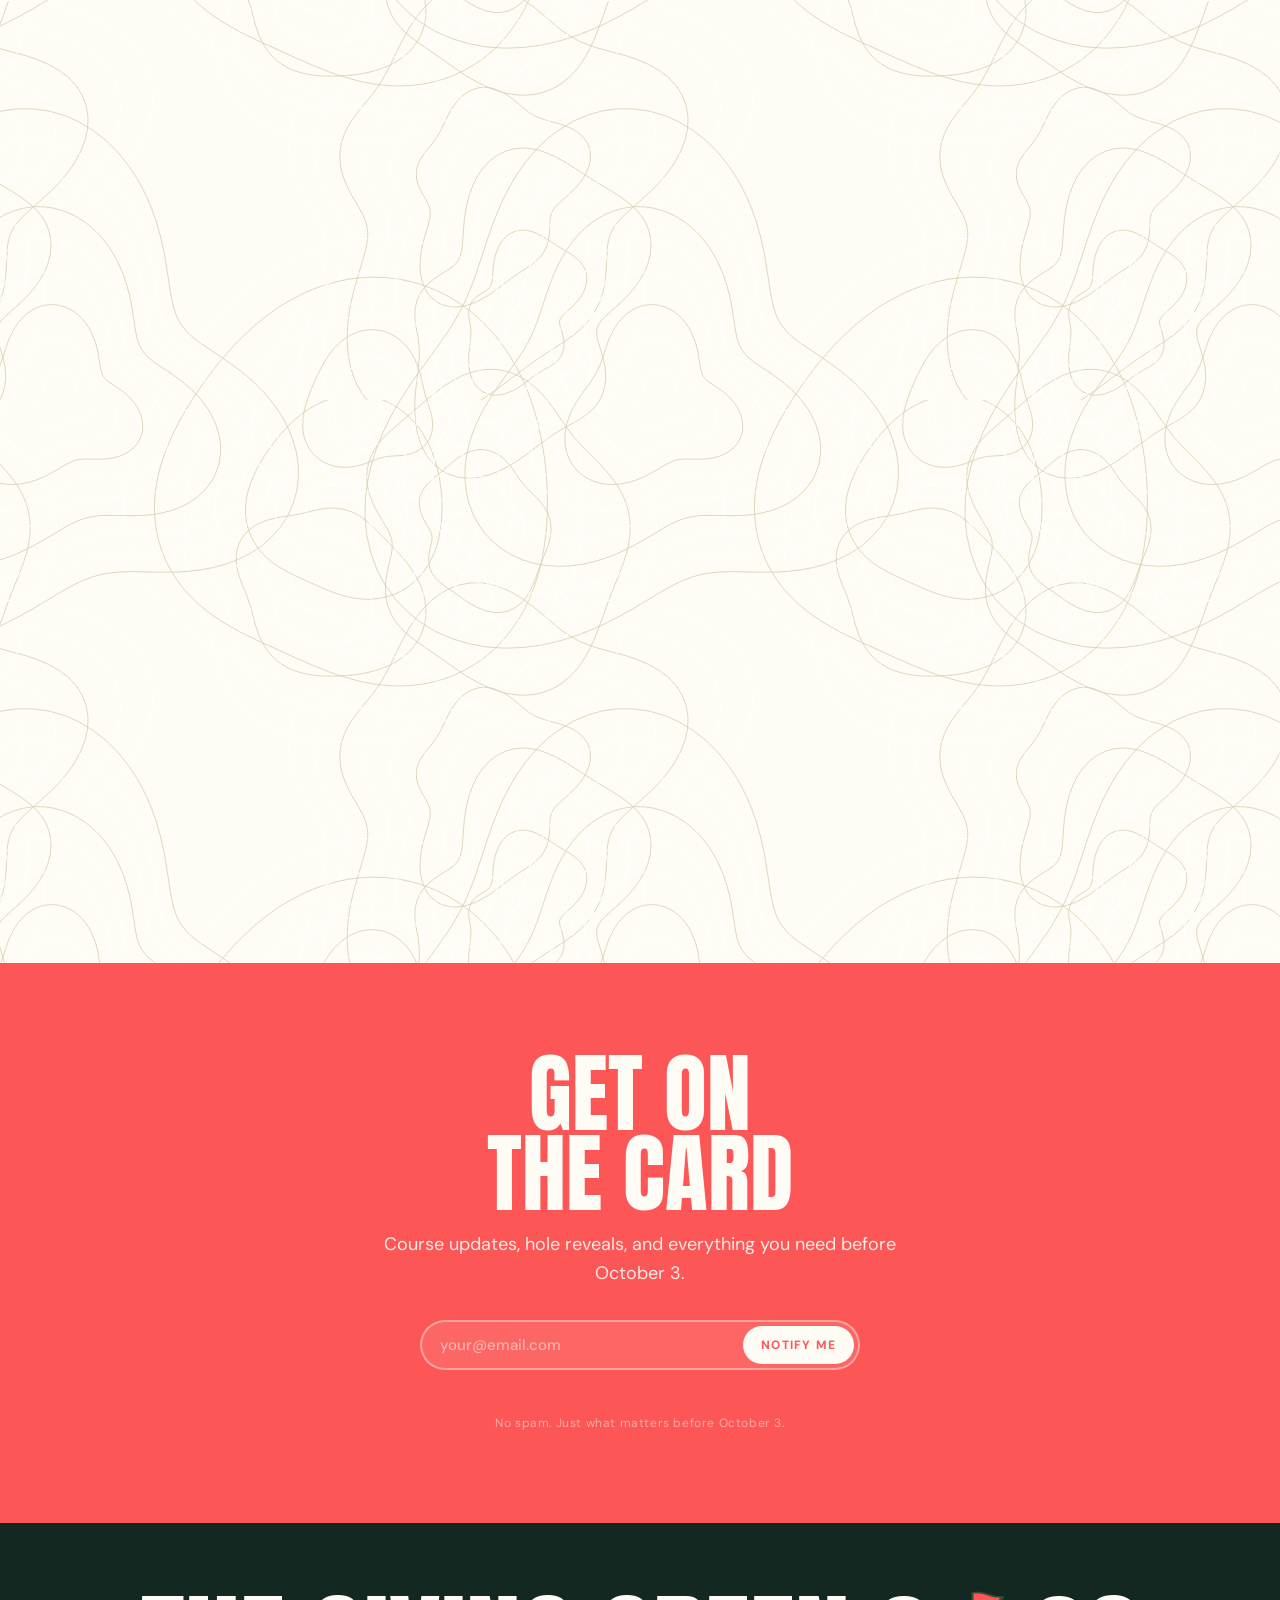
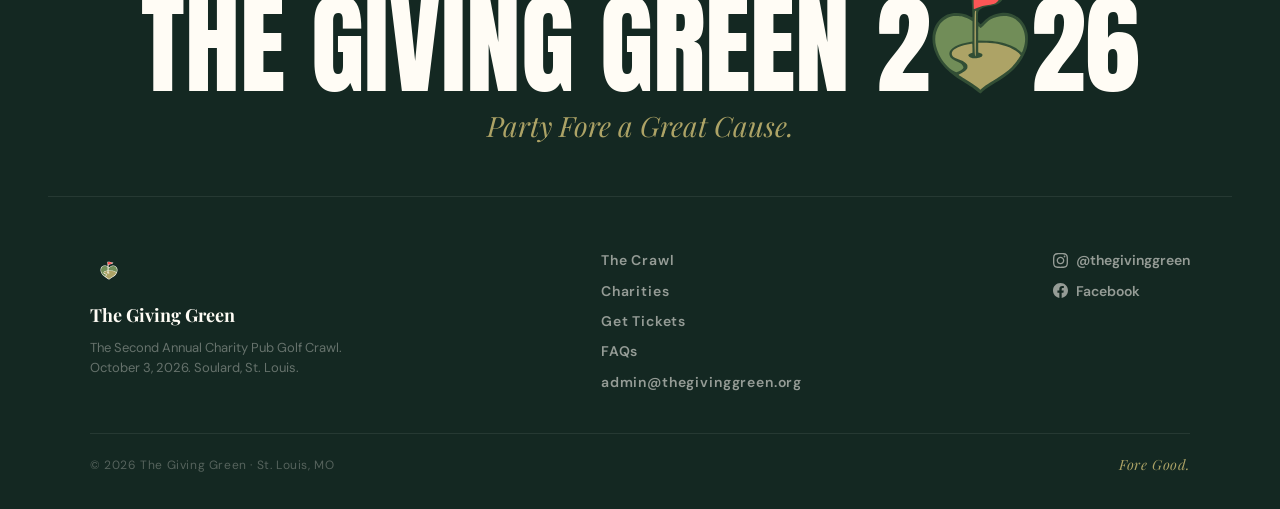
==== commit 123e93e7: "Add files via upload" ====
--- a/index.html
+++ b/index.html
@@ -856,8 +856,8 @@
     <span class="section-serif reveal rd2">We turn 9 of our favorite local bars into 9 holes of pub golf.</span>
     <div class="stack">
       <a href="#tickets"><span class="hole">01</span><span class="venue">Social Bar &amp; Grill</span></a>
-      <a href="#tickets"><span class="hole">02</span><span class="venue">Molly's in Soulard</span></a>
-      <a href="#tickets"><span class="hole">03</span><span class="venue">Ray's Sportshouse</span></a>
+      <a href="#tickets"><span class="hole">02</span><span class="venue">Ray's Sportshouse</span></a>
+      <a href="#tickets"><span class="hole">03</span><span class="venue">Molly's in Soulard</span></a>
       <a href="#tickets"><span class="hole">04</span><span class="venue">The Great Grizzly Bear</span></a>
       <a href="#tickets"><span class="hole">05</span><span class="venue">Duke's</span></a>
       <a href="#tickets"><span class="hole">06</span><span class="venue">Hammerstone's</span></a>
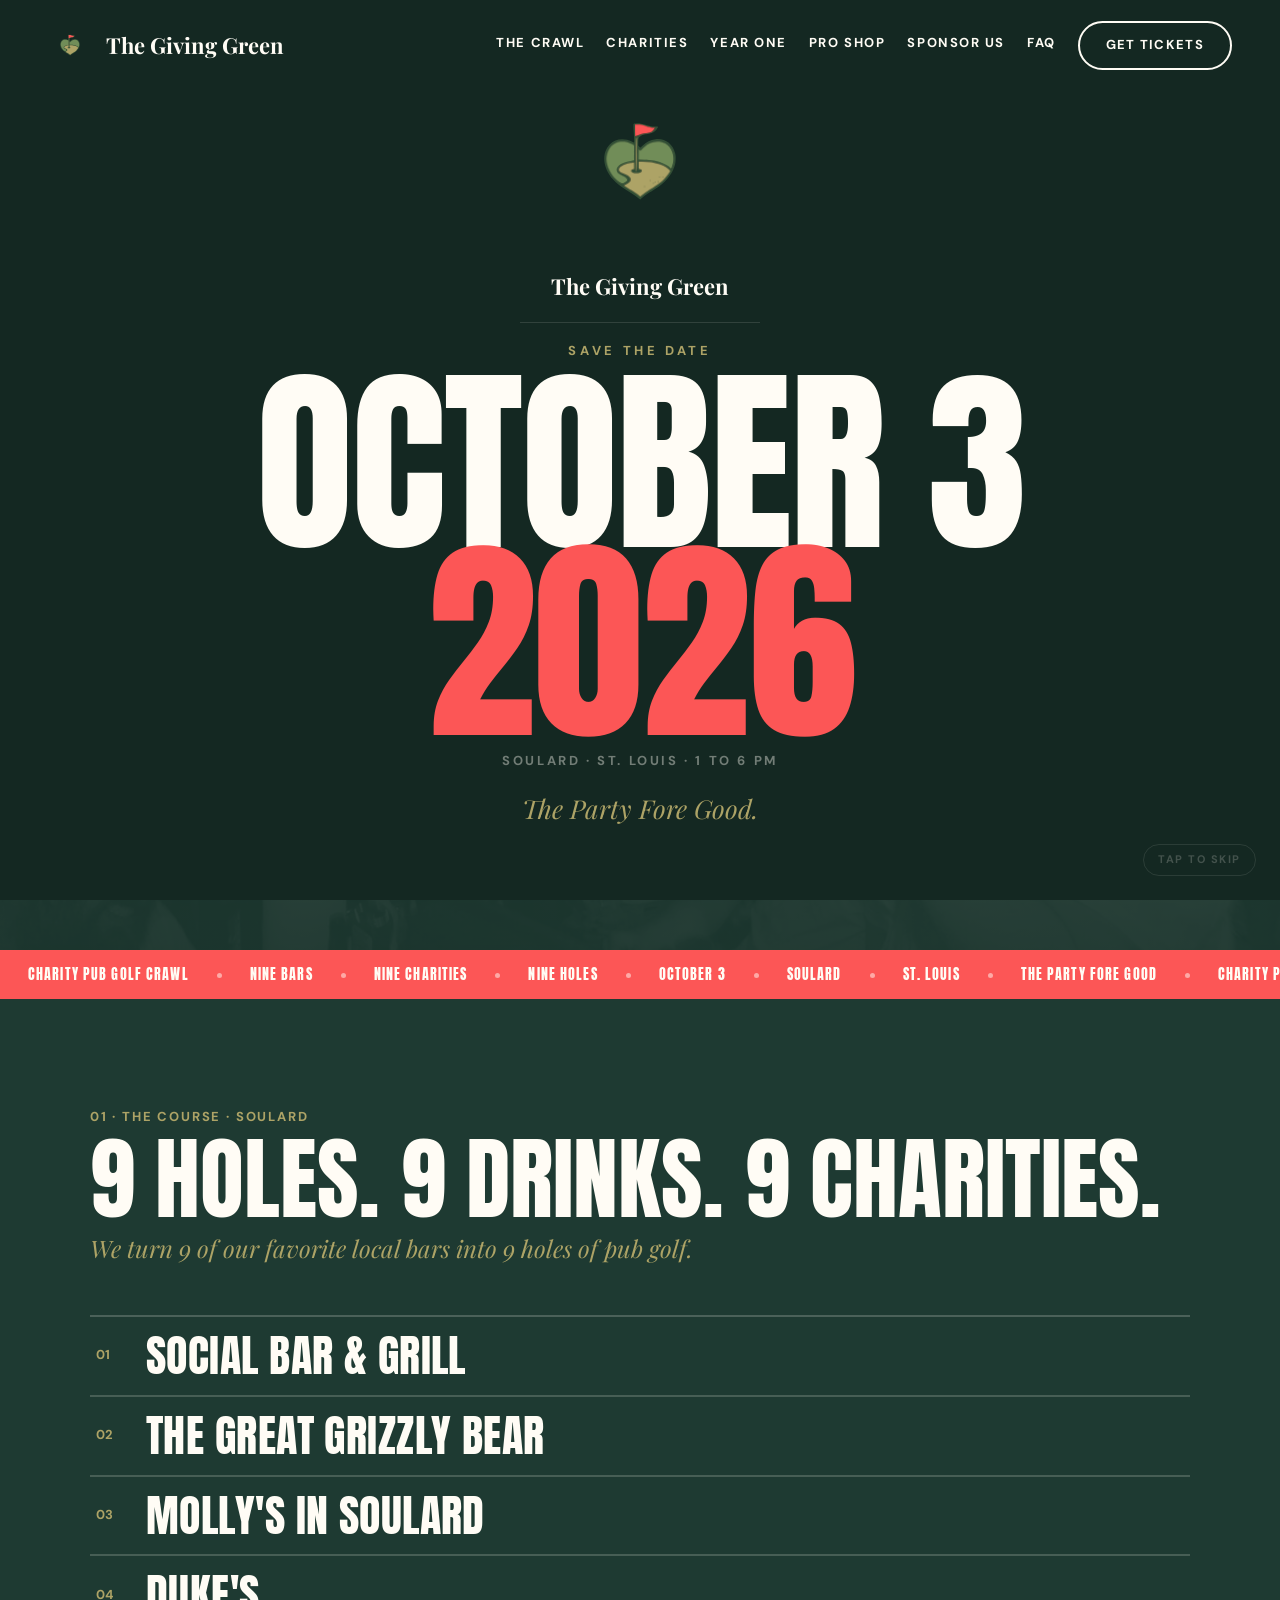
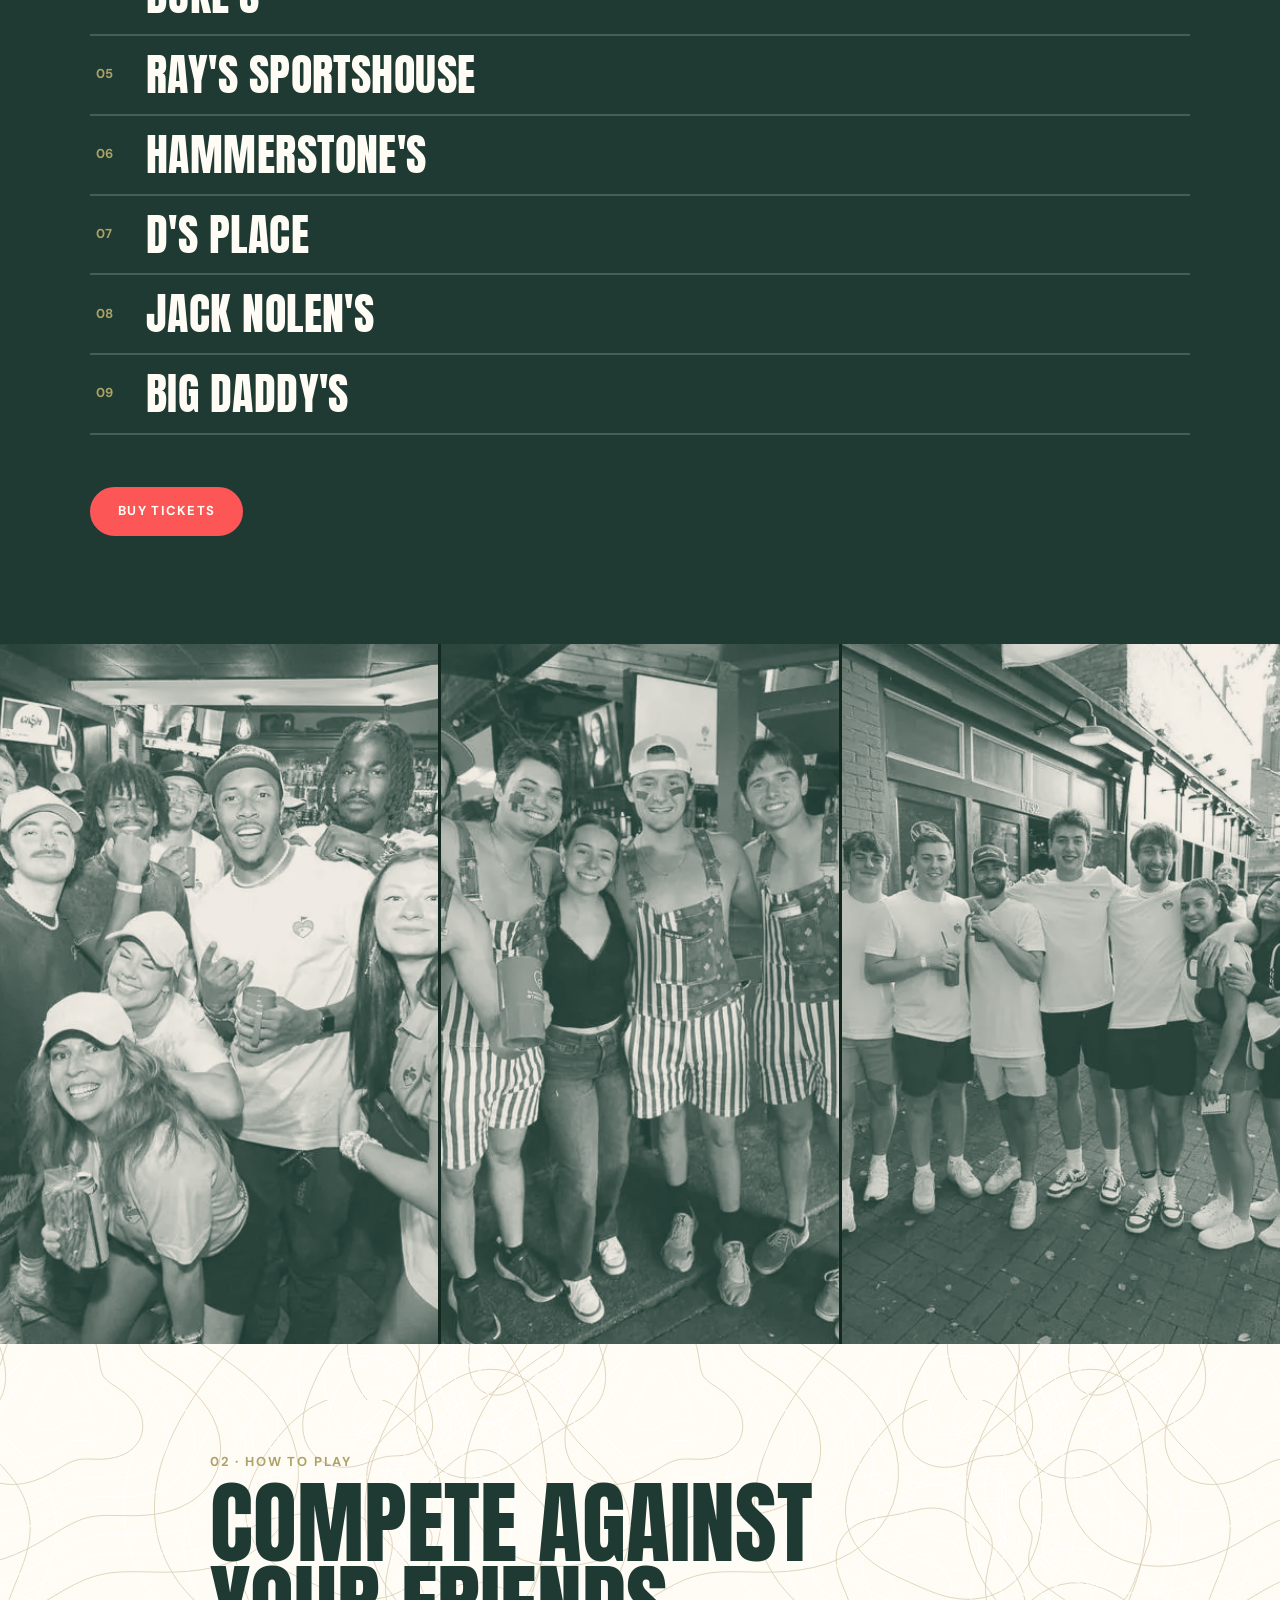
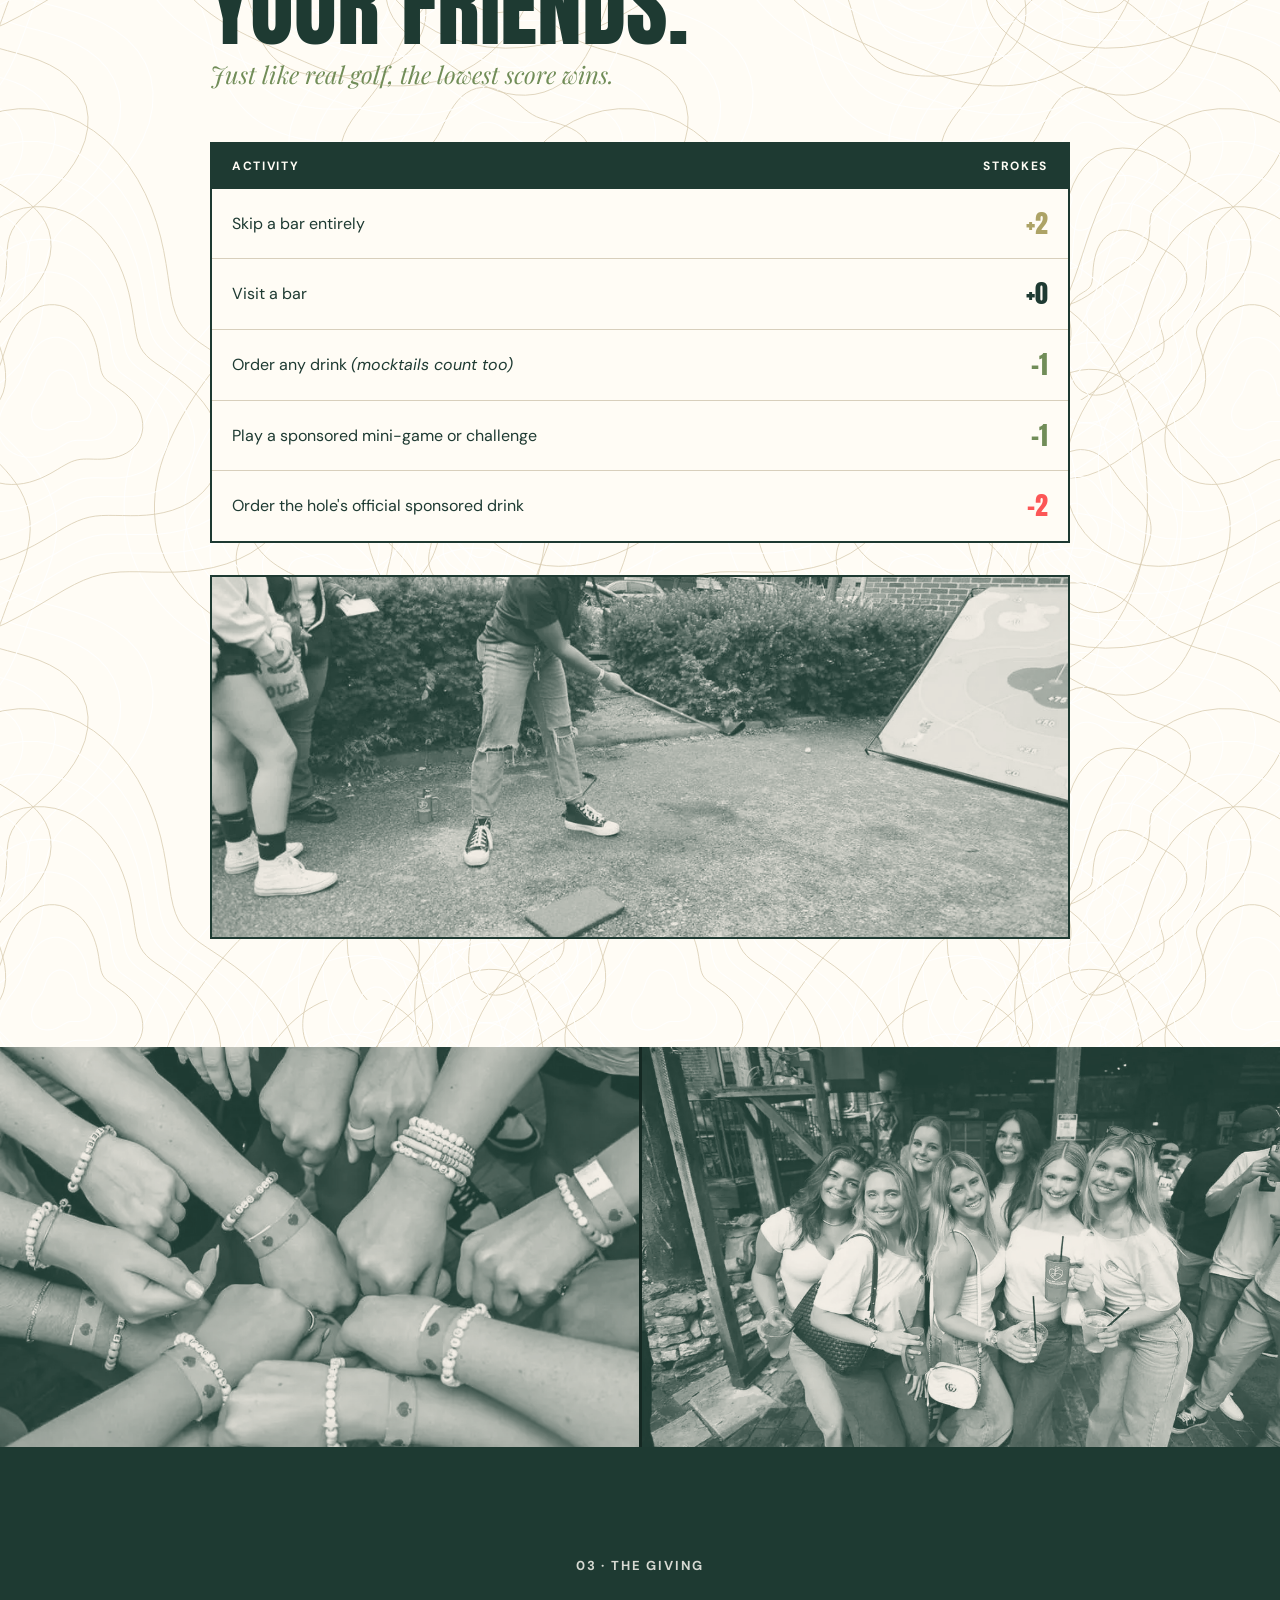
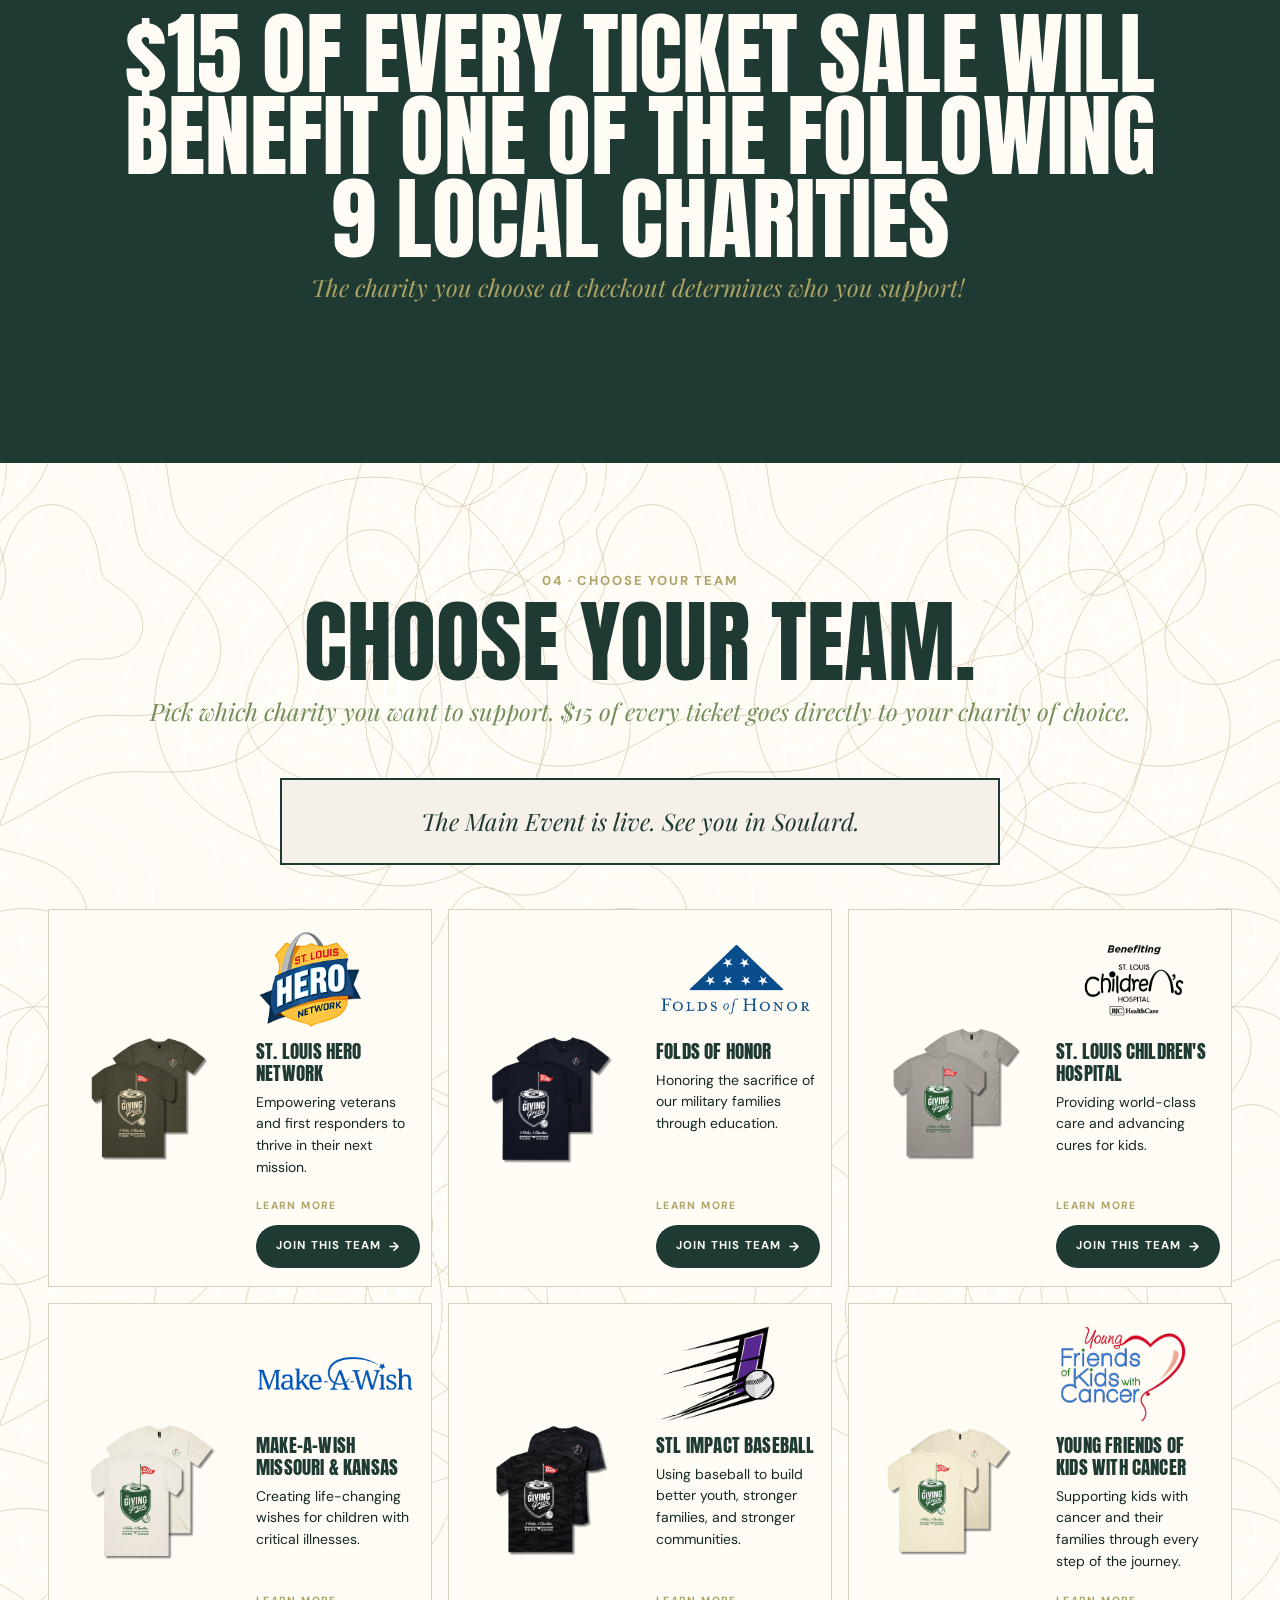
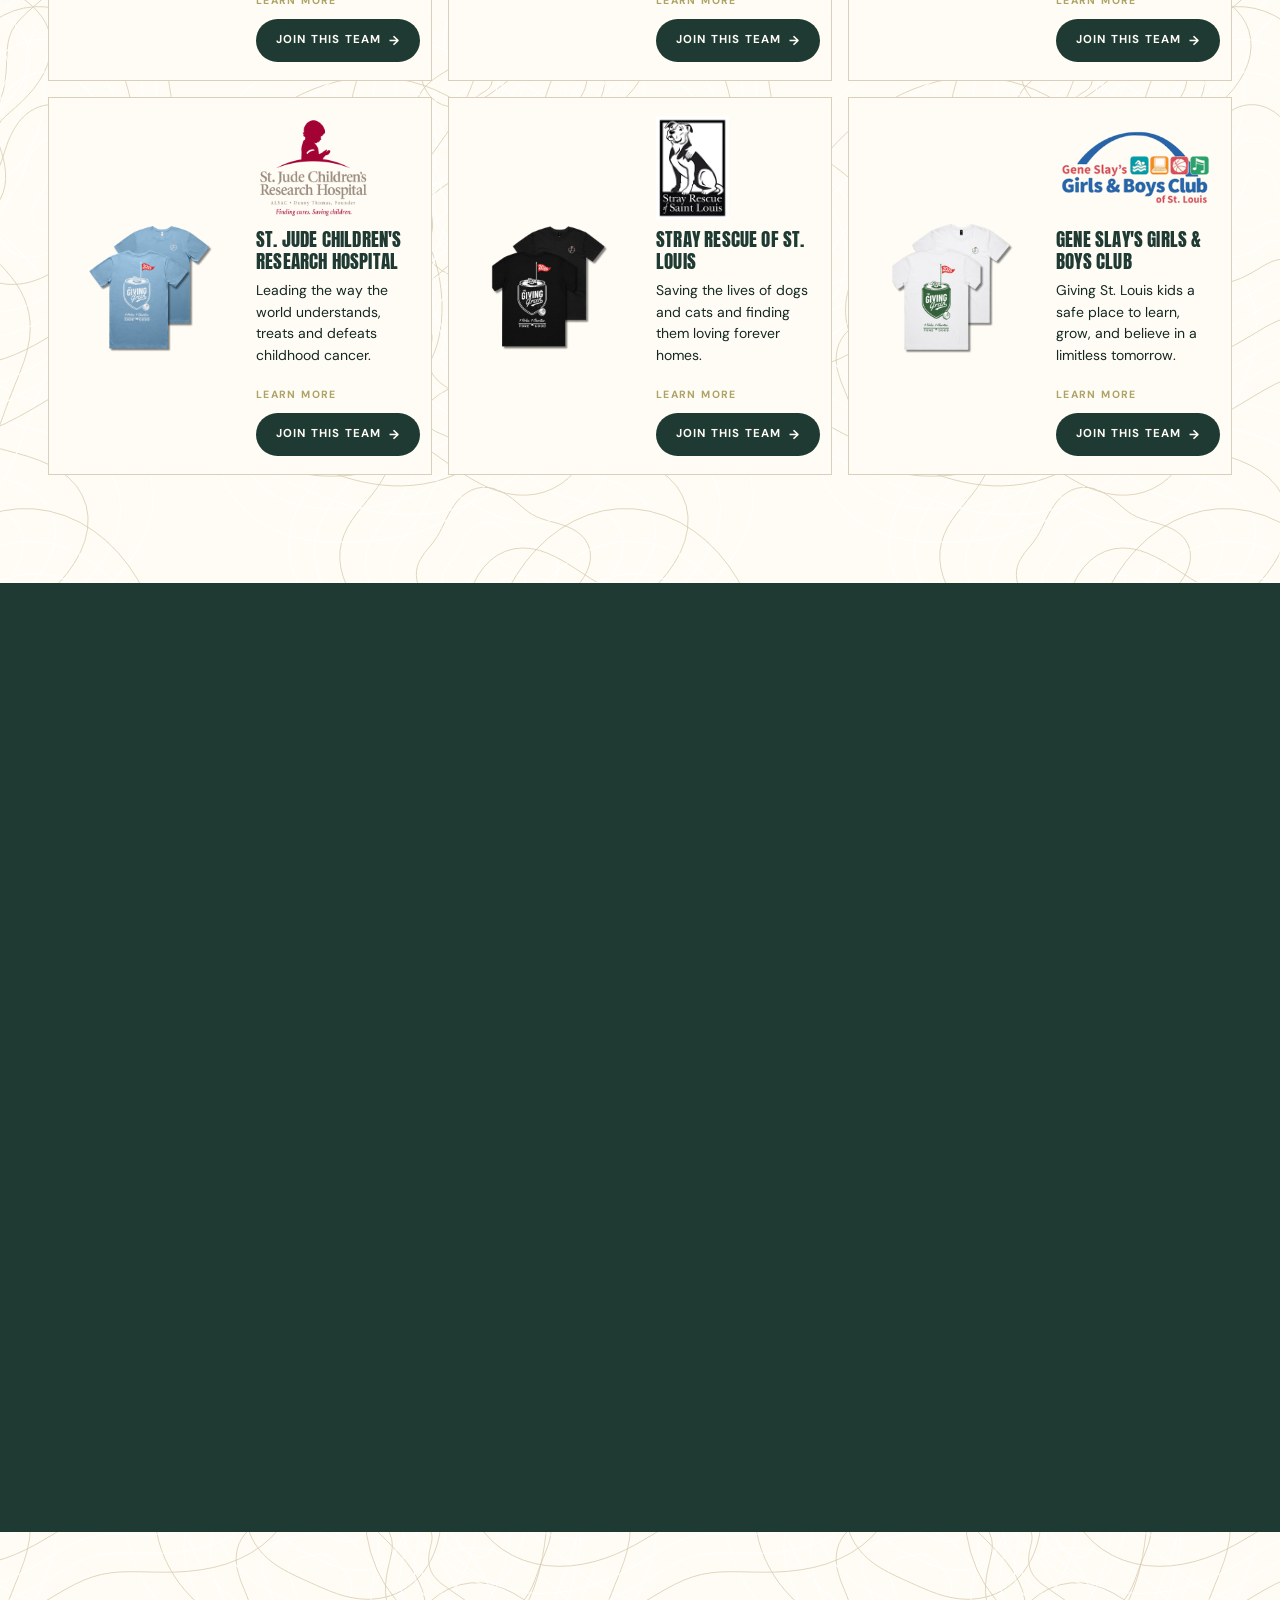
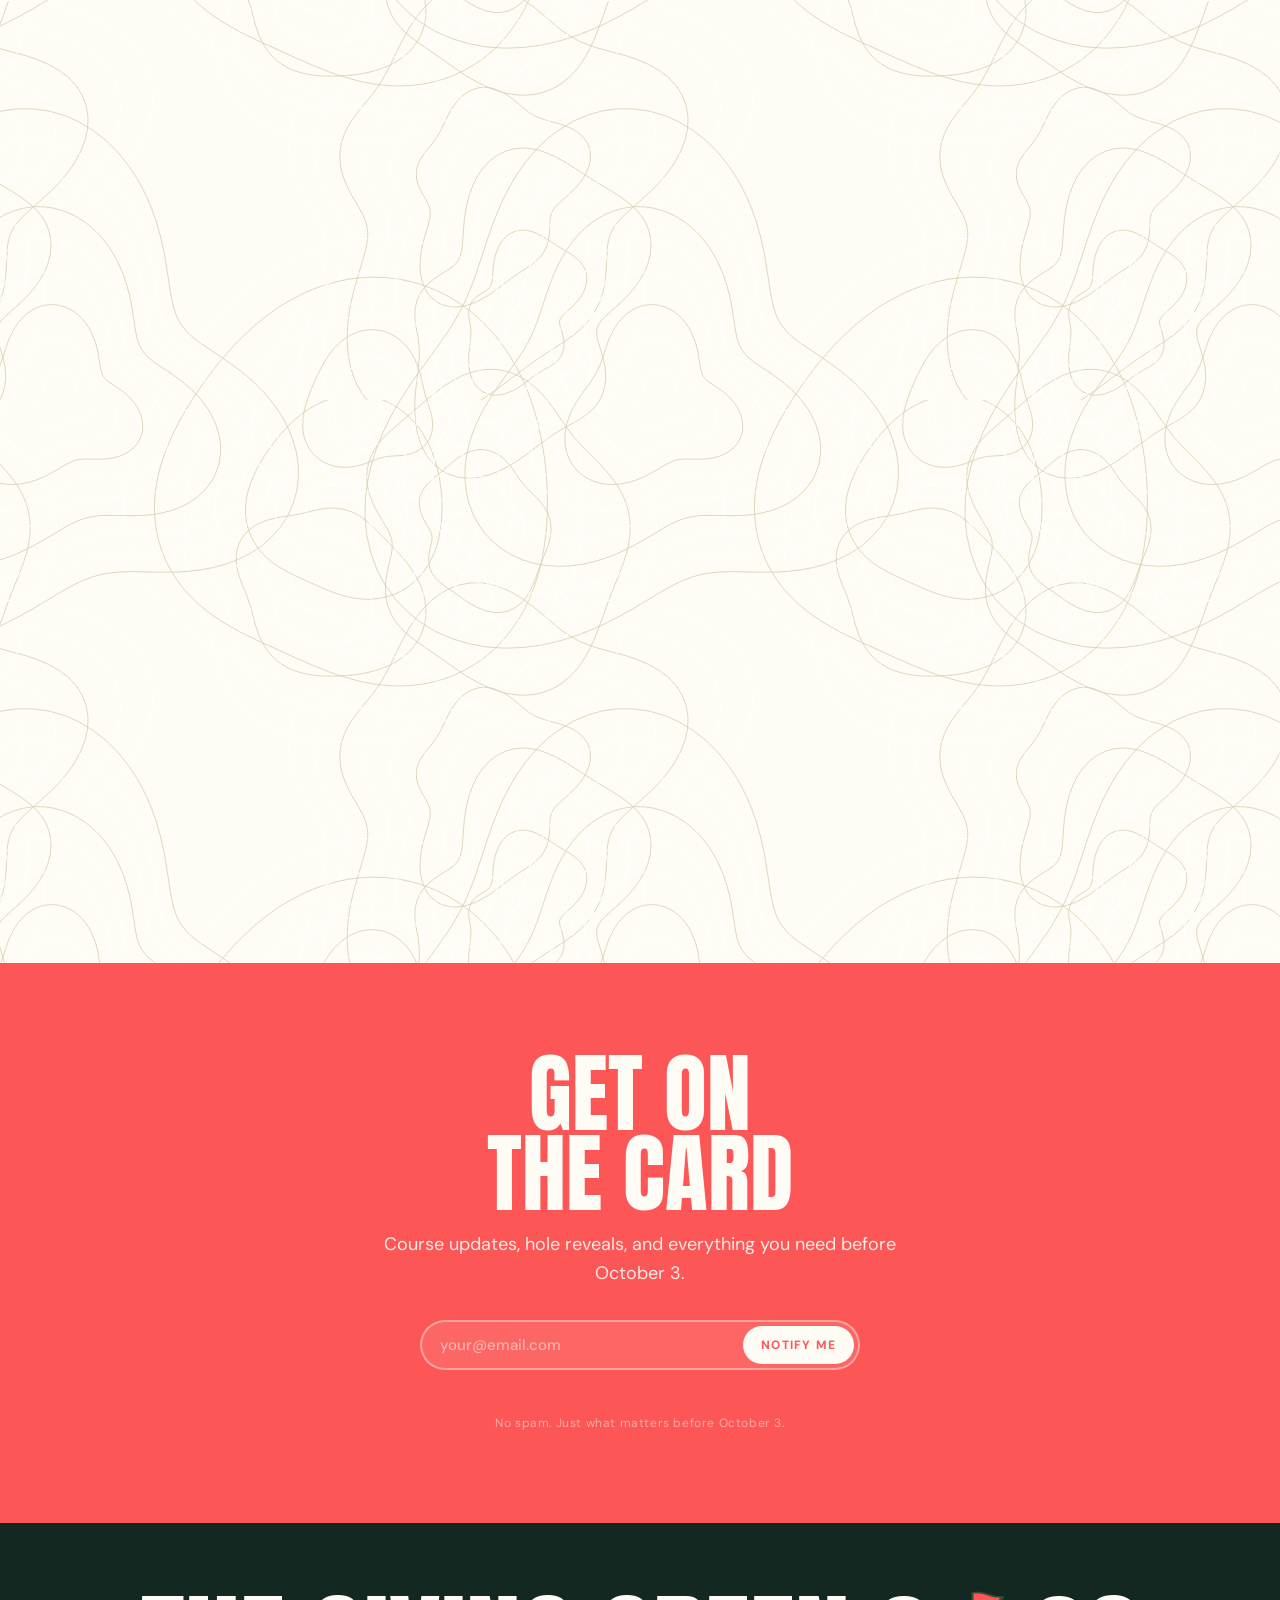
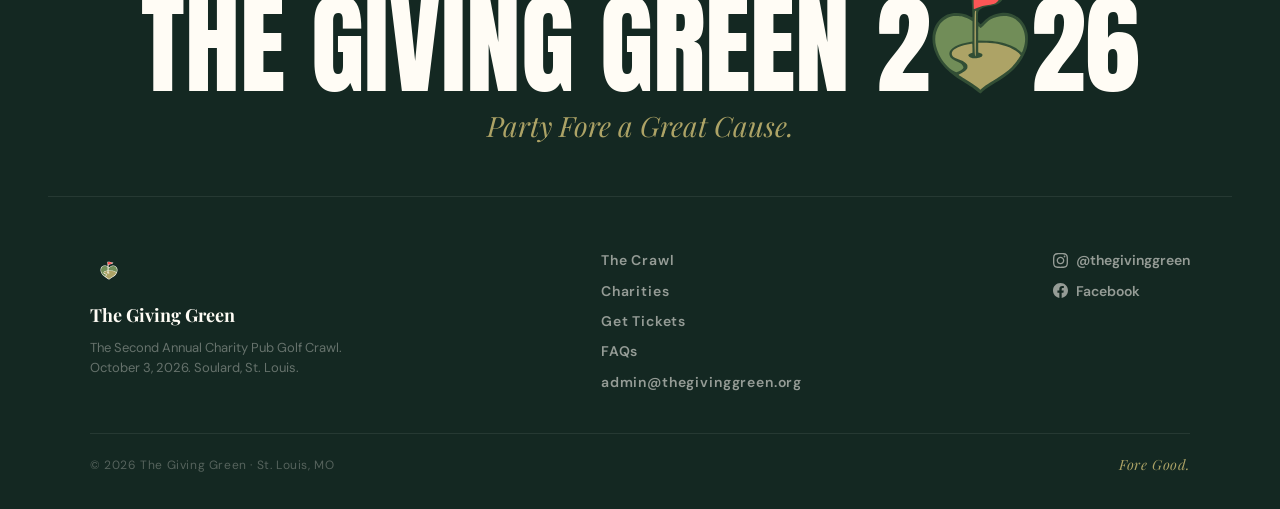
==== commit 950ba91b: "Add files via upload" ====
--- a/index.html
+++ b/index.html
@@ -856,10 +856,10 @@
     <span class="section-serif reveal rd2">We turn 9 of our favorite local bars into 9 holes of pub golf.</span>
     <div class="stack">
       <a href="#tickets"><span class="hole">01</span><span class="venue">Social Bar &amp; Grill</span></a>
-      <a href="#tickets"><span class="hole">02</span><span class="venue">Ray's Sportshouse</span></a>
+      <a href="#tickets"><span class="hole">02</span><span class="venue">The Great Grizzly Bear</span></a>
       <a href="#tickets"><span class="hole">03</span><span class="venue">Molly's in Soulard</span></a>
-      <a href="#tickets"><span class="hole">04</span><span class="venue">The Great Grizzly Bear</span></a>
-      <a href="#tickets"><span class="hole">05</span><span class="venue">Duke's</span></a>
+      <a href="#tickets"><span class="hole">04</span><span class="venue">Duke's</span></a>
+      <a href="#tickets"><span class="hole">05</span><span class="venue">Ray's Sportshouse</span></a>
       <a href="#tickets"><span class="hole">06</span><span class="venue">Hammerstone's</span></a>
       <a href="#tickets"><span class="hole">07</span><span class="venue">D's Place</span></a>
       <a href="#tickets"><span class="hole">08</span><span class="venue">Jack Nolen's</span></a>
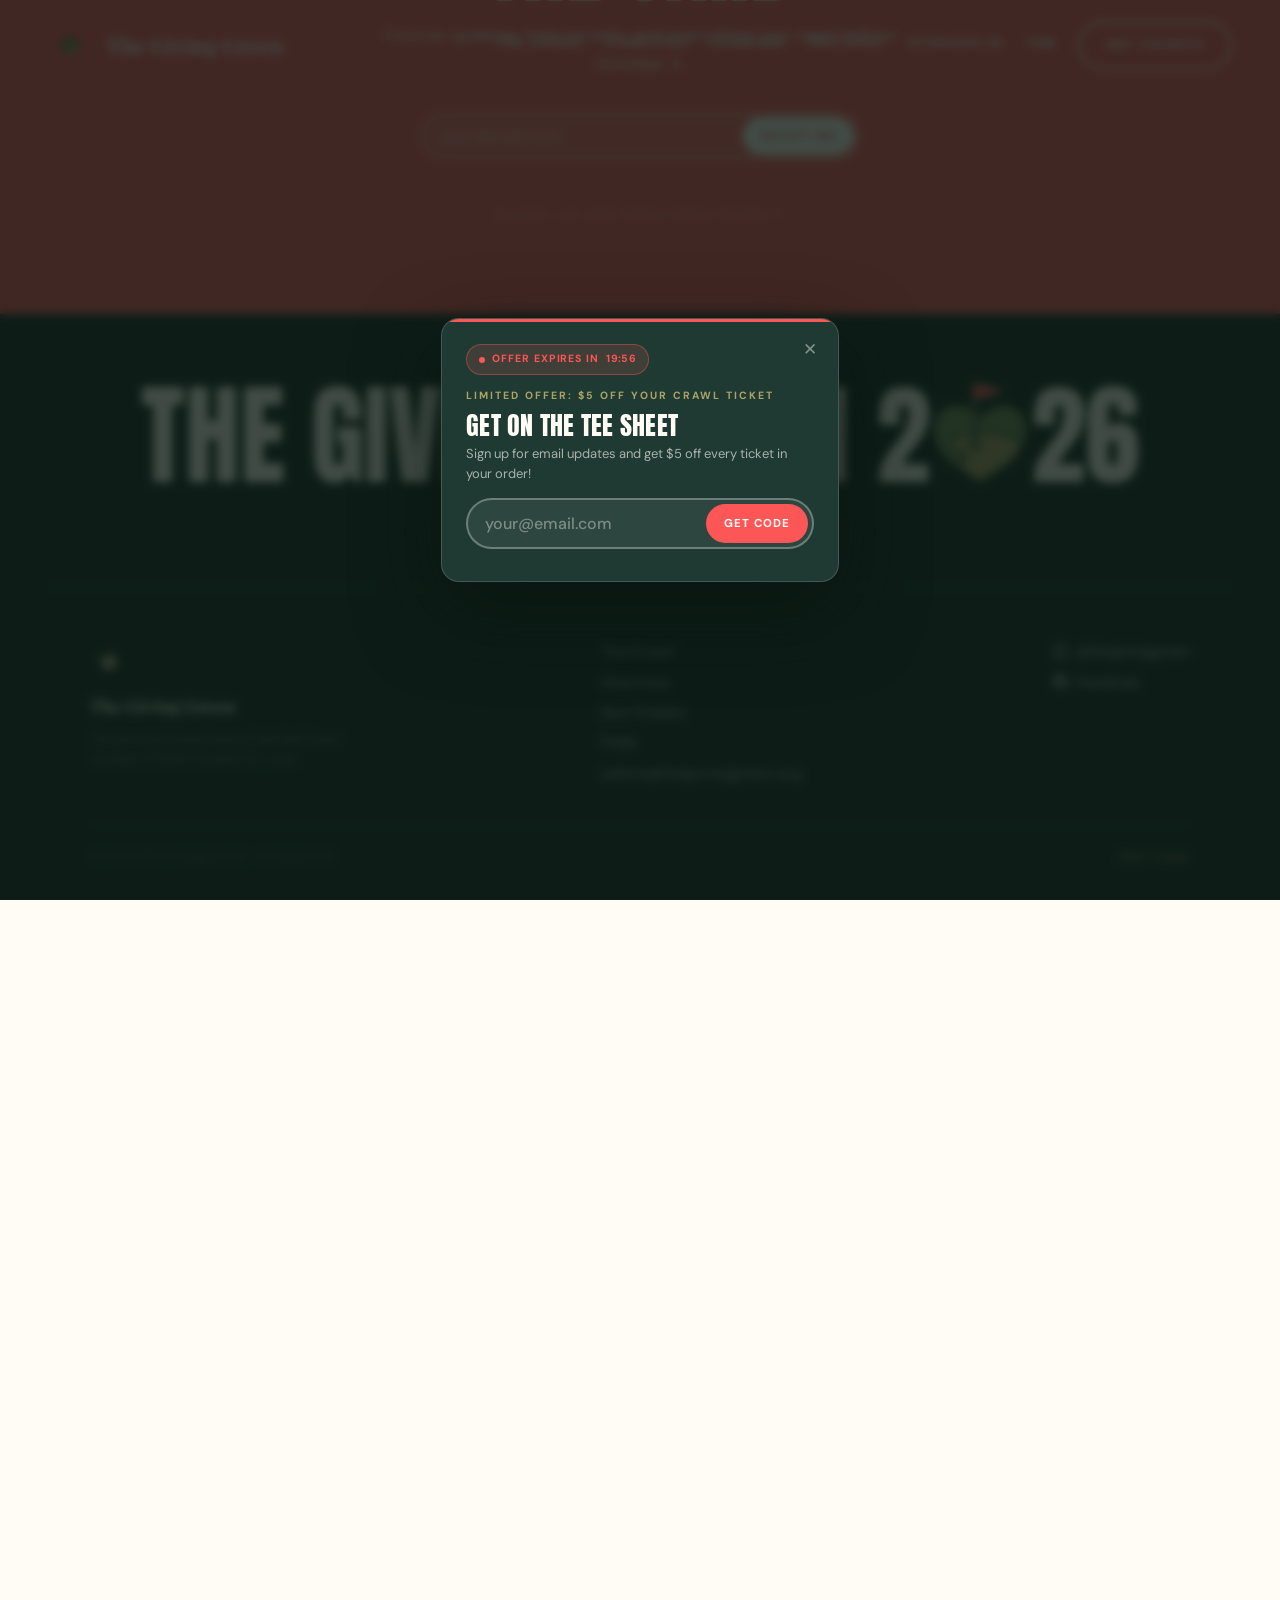
==== commit fc18d3e9: "Add files via upload" ====
--- a/index.html
+++ b/index.html
@@ -40,28 +40,6 @@
 /* ===== DUOTONE FILTER ===== */
 svg.dt-filter{position:absolute;width:0;height:0;overflow:hidden}
 
-/* ===== INTRO (exact from live site) ===== */
-#putt{position:fixed;left:0;top:0;width:100%;inset:0;background:var(--sand);z-index:100;display:flex;flex-direction:column;align-items:center;justify-content:center;gap:28px;transition:transform .7s cubic-bezier(.7,0,.3,1)}
-#putt.away{transform:translateY(-101%)}
-#putt svg{width:min(46vw,300px);height:auto;display:block}
-.gg-ink path{fill-opacity:0;stroke:var(--forest-logo);stroke-width:2.4;stroke-dasharray:1;stroke-dashoffset:1;
-  animation:draw 1.15s ease-in-out .15s forwards, inkfill .5s ease .95s forwards}
-.gg-bunker{opacity:0;animation:rise .55s ease-out 1.0s forwards}
-.gg-fairway{opacity:0;transform-box:fill-box;transform-origin:50% 100%;transform:scale(1,.92);
-  animation:flood .55s cubic-bezier(.3,.7,.3,1) 1.25s forwards}
-.gg-flag{opacity:0;transform-box:fill-box;transform-origin:0% 100%;transform:translateY(14%) scale(.2,.2);
-  animation:plant .42s cubic-bezier(.34,1.7,.5,1) 1.62s forwards, snap .34s ease-in-out 2.06s}
-@keyframes draw{to{stroke-dashoffset:0}}
-@keyframes inkfill{to{fill-opacity:1}}
-@keyframes rise{from{opacity:0;transform:translateY(2%)}to{opacity:1;transform:none}}
-@keyframes flood{to{opacity:1;transform:scale(1,1)}}
-@keyframes plant{to{opacity:1;transform:none}}
-@keyframes snap{0%,100%{transform:skewX(0)}35%{transform:skewX(-5deg)}70%{transform:skewX(3deg)}}
-#putt .wordmark{font-size:clamp(30px,5vw,46px);font-weight:700;opacity:0;animation:up .6s ease 2.15s forwards}
-#putt .stamp{opacity:0;animation:stampIn .32s cubic-bezier(.2,1.6,.4,1) 2.55s forwards}
-@keyframes up{from{opacity:0;transform:translateY(14px)}to{opacity:1;transform:none}}
-@keyframes stampIn{from{opacity:0;transform:scale(1.12)}to{opacity:1;transform:scale(1)}}
-.stamp{border:2px solid var(--forest);padding:9px 22px;font-size:14px;font-weight:700;letter-spacing:.16em;text-transform:uppercase}
 
 /* ============ NAV ============ */
 nav{position:fixed;top:0;left:0;right:0;width:100%;background:transparent;border-bottom:none;z-index:50;
@@ -135,24 +113,8 @@
 
 .sr{position:absolute;width:1px;height:1px;overflow:hidden;clip:rect(0 0 0 0)}
 
-/* Override putt background to forest for cinematic feel */
-#putt{background:var(--shadow-ink)!important;gap:16px!important}
-#putt svg{width:min(28vw,160px)!important}
-#putt .wordmark{font-family:'Playfair Display',serif;font-weight:700;font-size:clamp(16px,2.2vw,22px);color:var(--cream);opacity:0;animation:wordmarkIn .6s ease 2.1s forwards}
-#putt .putt-stamp{display:none}
-
-/* Save the date additions */
-#putt .std-eyebrow{font-size:clamp(10px,1.2vw,13px);font-weight:700;letter-spacing:.28em;text-transform:uppercase;color:var(--bunker);opacity:0;animation:wordmarkIn .5s ease 2.4s forwards}
-#putt .std-date{font-family:'Anton',sans-serif;font-size:clamp(72px,16vw,200px);line-height:.85;text-transform:uppercase;color:var(--cream);opacity:0;animation:stampIn .5s cubic-bezier(.2,1.4,.4,1) 2.7s forwards;text-align:center;letter-spacing:-.01em}
-#putt .std-date .yr{color:var(--flag);display:block;font-size:clamp(80px,18vw,220px)}
-#putt .std-loc{font-size:clamp(10px,1.2vw,13px);font-weight:700;letter-spacing:.2em;text-transform:uppercase;color:rgba(255,252,245,.4);opacity:0;animation:wordmarkIn .5s ease 3.2s forwards}
-#putt .std-tagline{font-family:'Playfair Display',serif;font-style:italic;font-size:clamp(18px,2.2vw,26px);color:var(--bunker);opacity:0;animation:wordmarkIn .5s ease 3.5s forwards}
-#putt .skip-hint{position:absolute;bottom:24px;right:24px;font-size:11px;font-weight:700;letter-spacing:.14em;text-transform:uppercase;color:rgba(255,252,245,.2);border:1px solid rgba(255,252,245,.1);padding:6px 14px;border-radius:999px;cursor:pointer}
-.divider-line{width:0;height:1px;background:rgba(255,252,245,.12);animation:growLine .7s ease 2.5s forwards;margin:2px auto}
 
 @keyframes wordmarkIn{from{opacity:0;transform:translateY(12px)}to{opacity:1;transform:none}}
-@keyframes stampIn{from{opacity:0;transform:scale(.94)}to{opacity:1;transform:scale(1)}}
-@keyframes growLine{to{width:min(240px,48vw)}}
 
 /* ===== FLOATING CTA ===== */
 #float-cta{position:fixed;bottom:24px;right:24px;z-index:100;opacity:0;transform:translateY(8px);transition:opacity .4s,transform .4s;pointer-events:none}
@@ -419,7 +381,7 @@
 .reveal{opacity:0;transform:translateY(20px);transition:opacity .55s ease,transform .55s ease}
 .reveal.inview{opacity:1;transform:none}
 .rd1{transition-delay:.1s}.rd2{transition-delay:.2s}.rd3{transition-delay:.3s}
-@media(prefers-reduced-motion:reduce){#putt{display:none!important}.reveal{opacity:1;transform:none;transition:none}}
+@media(prefers-reduced-motion:reduce){.reveal{opacity:1;transform:none;transition:none}}
 
 /* ============ MOBILE FIRST OVERHAUL ============ */
 
@@ -498,22 +460,6 @@
   .footer-creed .creed{font-size:clamp(32px,10vw,72px)}
 }
 
-/* Intro mobile -- massive date fills screen */
-@media(max-width:600px){
-  /* Splash lockup rides near the top on phones, the way it read in the
-     0fd42d9 build. That build only sat high by accident: the offer card
-     was an extra flex child inside #putt and pushed the lockup up 160px.
-     Once the card moved out to its own modal the lockup re-centered and
-     dropped. flex-start pins it back without depending on that child, and
-     unlike a hard centre offset it cannot clip on a short phone.
-     NEVER express this with transform. #putt.away owns transform. */
-  #putt{justify-content:flex-start;padding-top:clamp(10px,2.5vh,28px)}
-  #putt svg{width:min(24vw,100px)!important}
-  #putt .std-date{font-size:clamp(60px,20vw,120px)}
-  #putt .std-date .yr{font-size:clamp(68px,22vw,140px)}
-  #putt .wordmark{font-size:16px}
-  #putt .skip-hint{bottom:16px;right:16px;font-size:10px;padding:5px 12px}
-}
 
 /* Add to calendar button */
 .cal-btn{
@@ -643,7 +589,7 @@
         "price": "45.00",
         "priceCurrency": "USD",
         "availability": "https://schema.org/InStock",
-        "url": "https://thegivinggreen.store"
+        "url": "https://thegivinggreen.store/products/2026-event-pass-join-us-at-the-2026-main-event"
       },
       "isAccessibleForFree": false,
       "typicalAgeRange": "21-"
@@ -746,39 +692,10 @@
   </defs>
 </svg>
 
-<!-- INTRO -->
-<div id="putt" aria-hidden="true">
-  <svg xmlns="http://www.w3.org/2000/svg" xmlns:xlink="http://www.w3.org/1999/xlink" viewBox="0 0 9450 10800">
-    <g>
-<g style="">
-		<g class="gg-ink">
-<path pathLength="1" style="stroke: rgb(193,193,193); stroke-opacity: 1.00; stroke-width: 0; stroke-dasharray: none; stroke-linecap: butt; stroke-dashoffset: 0; stroke-linejoin: miter; stroke-miterlimit: 4; fill: rgb(50,78,53); fill-opacity: 1.00; fill-rule: nonzero; opacity: 1;" transform="matrix(17.03888 0 0 17.03888 4724.999961 5399.999959) matrix(1 0 0 1 0 0)  translate(-125.081989, -132.899546)" d="M 116.50 258.40 C 107.71 251.25 98.25 244.79 81.50 234.52 C 58.76 220.58 43.41 208.42 31.35 194.80 C -4.40 154.43 -8.84 102.68 20.90 73.05 C 32.71 61.29 45.93 56.00 63.52 56.00 C 75.37 56.00 85.52 58.32 96.53 63.55 C 100.53 65.45 104.08 67.00 104.40 67.00 C 105.37 67.00 105.12 58.07 103.37 30.19 C 102.12 10.44 102.00 3.60 102.86 2.74 C 104.36 1.24 117.89 0.31 125.50 1.19 C 128.80 1.57 137.12 3.55 144.00 5.58 C 164.44 11.62 167.04 12.13 177.75 12.20 C 183.39 12.23 188.00 12.58 188.00 12.97 C 188.00 13.37 186.27 16.37 184.15 19.65 C 176.86 30.93 169.33 35.02 151.18 37.57 C 137.11 39.54 136.34 39.76 130.00 43.55 C 119.88 49.61 119.55 50.25 119.17 64.95 L 118.85 77.75 L 122.03 81.38 C 123.78 83.37 125.60 85.00 126.07 85.00 C 126.55 85.00 129.92 82.06 133.56 78.47 C 147.41 64.83 160.91 58.15 179.07 55.94 C 211.36 52.01 238.71 71.75 247.13 105.05 C 248.94 112.20 249.17 115.30 248.71 126.46 C 248.08 141.94 246.04 149.96 239.03 164.50 C 225.42 192.73 201.80 215.66 164.21 237.17 C 151.30 244.55 134.68 256.40 129.56 261.86 C 127.95 263.59 126.15 264.98 125.56 264.95 C 124.98 264.93 120.90 261.98 116.50 258.40 Z M 122.11 252.10 L 125.27 255.05 L 128.38 252.49 C 135.51 246.63 144.52 240.11 149.83 236.97 C 177.35 220.69 197.89 206.06 207.55 195.88 C 214.08 189.00 224.24 175.85 227.81 169.67 L 230.02 165.85 L 227.74 162.93 C 222.20 155.85 208.47 147.69 192.83 142.17 C 174.24 135.61 157.30 133.00 133.39 133.00 L 120.00 133.00 L 120.00 158.74 L 124.48 159.99 C 129.70 161.46 131.28 163.00 130.83 166.19 C 129.92 172.61 110.10 175.86 99.85 171.28 C 92.00 167.77 92.53 162.66 101.02 160.11 L 105.00 158.92 L 105.00 147.05 C 105.00 136.28 104.84 135.22 103.25 135.56 C 102.29 135.76 97.00 136.82 91.50 137.91 C 61.08 143.94 45.70 155.74 53.25 167.25 C 55.08 170.05 63.04 174.19 75.00 178.57 C 80.57 180.60 83.72 182.52 87.25 186.01 C 91.61 190.33 92.00 191.11 92.00 195.53 C 92.00 199.90 91.60 200.73 87.69 204.47 C 85.33 206.74 80.15 210.15 76.19 212.05 C 72.24 213.95 69.00 215.79 69.00 216.15 C 69.00 216.93 80.44 224.33 95.00 232.96 C 105.91 239.43 116.69 247.04 122.11 252.10 Z M 58.50 207.80 C 60.70 208.95 63.40 209.64 64.50 209.34 C 71.96 207.27 80.33 201.68 81.51 197.98 C 81.91 196.71 81.05 194.48 79.02 191.53 C 76.41 187.74 74.35 186.27 66.21 182.42 C 53.50 176.41 49.26 173.43 46.92 168.85 C 38.41 152.16 59.80 137.05 101.25 130.50 L 105.00 129.91 L 105.00 77.27 L 101.25 74.69 C 96.07 71.11 87.63 67.39 80.54 65.55 C 73.71 63.78 56.81 63.52 50.03 65.08 C 38.14 67.82 25.33 77.05 19.17 87.32 C 5.13 110.71 4.75 134.47 17.98 162.69 C 26.93 181.80 43.04 199.73 58.50 207.80 Z M 229.40 155.83 C 231.00 157.53 232.64 158.72 233.04 158.47 C 234.75 157.42 239.02 144.55 240.54 135.87 C 246.85 99.86 225.87 67.62 193.76 63.97 C 178.93 62.29 164.40 65.42 151.26 73.12 C 148.09 74.98 141.33 80.66 136.23 85.75 C 131.14 90.84 126.69 95.00 126.35 95.00 C 126.01 95.00 124.69 93.78 123.41 92.29 C 122.13 90.80 120.86 89.81 120.58 90.09 C 120.31 90.36 120.02 98.89 119.95 109.04 L 119.82 127.50 L 140.16 128.16 C 164.71 128.95 177.59 131.11 197.00 137.69 C 210.84 142.39 223.40 149.42 229.40 155.83 Z M 108.00 25.39 C 108.00 37.05 108.39 46.00 108.91 46.00 C 109.41 46.00 112.82 44.65 116.50 43.00 C 126.20 38.65 135.17 36.23 146.35 34.96 C 162.18 33.16 166.77 30.96 173.12 22.10 L 177.13 16.50 L 168.24 15.86 C 161.48 15.37 155.87 14.07 144.92 10.43 C 131.91 6.11 129.40 5.60 119.25 5.21 L 108.00 4.78 Z M 110.61 148.25 C 111.12 164.01 111.53 168.00 112.63 168.00 C 113.77 168.00 114.00 158.58 114.00 110.58 C 114.00 79.00 114.27 52.45 114.61 51.58 C 115.27 49.85 114.25 49.56 112.16 50.88 C 111.09 51.56 110.73 59.49 110.39 90.11 C 110.15 111.23 110.25 137.39 110.61 148.25 Z" stroke-linecap="round"></path>
-</g>
-		<g class="gg-fairway">
-<path style="stroke: rgb(193,193,193); stroke-opacity: 1.00; stroke-width: 0; stroke-dasharray: none; stroke-linecap: butt; stroke-dashoffset: 0; stroke-linejoin: miter; stroke-miterlimit: 4; fill: rgb(113,141,88); fill-opacity: 1.00; fill-rule: nonzero; opacity: 1;" transform="matrix(17.03888 0 0 17.03888 4724.999961 5399.999959) matrix(1 0 0 1 -0.081552 9.36477)  translate(-125.000437, -142.264315)" d="M 58.50 207.80 C 43.04 199.73 26.93 181.80 17.98 162.69 C 4.75 134.47 5.13 110.71 19.17 87.32 C 25.33 77.05 38.14 67.82 50.03 65.08 C 56.81 63.52 73.71 63.78 80.54 65.55 C 87.63 67.39 96.07 71.11 101.25 74.69 L 105.00 77.27 L 105.00 129.91 L 101.25 130.50 C 59.80 137.05 38.41 152.16 46.92 168.85 C 49.26 173.43 53.50 176.41 66.21 182.42 C 74.35 186.27 76.41 187.74 79.02 191.53 C 81.05 194.48 81.91 196.71 81.51 197.98 C 80.33 201.68 71.96 207.27 64.50 209.34 C 63.40 209.64 60.70 208.95 58.50 207.80 Z M 229.40 155.83 C 223.40 149.42 210.84 142.39 197.00 137.69 C 177.59 131.11 164.71 128.95 140.16 128.16 L 119.82 127.50 L 119.95 109.04 C 120.02 98.89 120.31 90.36 120.58 90.09 C 120.86 89.81 122.13 90.80 123.41 92.29 C 124.69 93.78 126.01 95.00 126.35 95.00 C 126.69 95.00 131.14 90.84 136.23 85.75 C 141.33 80.66 148.09 74.98 151.26 73.12 C 164.40 65.42 178.93 62.29 193.76 63.97 C 225.87 67.62 246.85 99.86 240.54 135.87 C 239.02 144.55 234.75 157.42 233.04 158.47 C 232.64 158.72 231.00 157.53 229.40 155.83 Z M 194.00 187.00 C 194.00 187.55 193.55 188.00 193.00 188.00 C 192.45 188.00 192.00 187.55 192.00 187.00 C 192.00 186.45 192.45 186.00 193.00 186.00 C 193.55 186.00 194.00 186.45 194.00 187.00 Z M 205.00 187.00 C 205.00 187.55 204.55 188.00 204.00 188.00 C 203.45 188.00 203.00 187.55 203.00 187.00 C 203.00 186.45 203.45 186.00 204.00 186.00 C 204.55 186.00 205.00 186.45 205.00 187.00 Z M 162.00 199.00 C 162.00 199.55 161.55 200.00 161.00 200.00 C 160.45 200.00 160.00 199.55 160.00 199.00 C 160.00 198.45 160.45 198.00 161.00 198.00 C 161.55 198.00 162.00 198.45 162.00 199.00 Z M 189.00 203.00 C 189.00 203.55 188.55 204.00 188.00 204.00 C 187.45 204.00 187.00 203.55 187.00 203.00 C 187.00 202.45 187.45 202.00 188.00 202.00 C 188.55 202.00 189.00 202.45 189.00 203.00 Z M 178.00 204.00 C 178.00 204.55 177.55 205.00 177.00 205.00 C 176.45 205.00 176.00 204.55 176.00 204.00 C 176.00 203.45 176.45 203.00 177.00 203.00 C 177.55 203.00 178.00 203.45 178.00 204.00 Z M 173.00 209.00 C 173.00 209.55 172.55 210.00 172.00 210.00 C 171.45 210.00 171.00 209.55 171.00 209.00 C 171.00 208.45 171.45 208.00 172.00 208.00 C 172.55 208.00 173.00 208.45 173.00 209.00 Z M 142.00 220.00 C 142.00 220.55 141.55 221.00 141.00 221.00 C 140.45 221.00 140.00 220.55 140.00 220.00 C 140.00 219.45 140.45 219.00 141.00 219.00 C 141.55 219.00 142.00 219.45 142.00 220.00 Z" stroke-linecap="round"></path>
-</g>
-		<g class="gg-bunker">
-<path style="stroke: rgb(193,193,193); stroke-opacity: 1.00; stroke-width: 0; stroke-dasharray: none; stroke-linecap: butt; stroke-dashoffset: 0; stroke-linejoin: miter; stroke-miterlimit: 4; fill: rgb(173,163,102); fill-opacity: 1.00; fill-rule: nonzero; opacity: 1;" transform="matrix(17.03888 0 0 17.03888 4724.999961 5399.999959) matrix(1 0 0 1 15.602389 19.653562)  translate(-140.684378, -152.553107)" d="M 122.11 252.10 C 116.69 247.04 105.91 239.43 95.00 232.96 C 80.44 224.33 69.00 216.93 69.00 216.15 C 69.00 215.79 72.24 213.95 76.19 212.05 C 80.15 210.15 85.33 206.74 87.69 204.47 C 91.60 200.73 92.00 199.90 92.00 195.53 C 92.00 191.11 91.61 190.33 87.25 186.01 C 83.72 182.52 80.57 180.60 75.00 178.57 C 63.04 174.19 55.08 170.05 53.25 167.25 C 45.70 155.74 61.08 143.94 91.50 137.91 C 97.00 136.82 102.29 135.76 103.25 135.56 C 104.84 135.22 105.00 136.28 105.00 147.05 L 105.00 158.92 L 101.02 160.11 C 92.53 162.66 92.00 167.77 99.85 171.28 C 110.10 175.86 129.92 172.61 130.83 166.19 C 131.28 163.00 129.70 161.46 124.48 159.99 L 120.00 158.74 L 120.00 133.00 L 133.39 133.00 C 157.30 133.00 174.24 135.61 192.83 142.17 C 208.47 147.69 222.20 155.85 227.74 162.93 L 230.02 165.85 L 227.81 169.67 C 224.24 175.85 214.08 189.00 207.55 195.88 C 197.89 206.06 177.35 220.69 149.83 236.97 C 144.52 240.11 135.51 246.63 128.38 252.49 L 125.27 255.05 Z M 110.61 148.25 C 110.25 137.39 110.15 111.23 110.39 90.11 C 110.73 59.49 111.09 51.56 112.16 50.88 C 114.25 49.56 115.27 49.85 114.61 51.58 C 114.27 52.45 114.00 79.00 114.00 110.58 C 114.00 158.58 113.77 168.00 112.63 168.00 C 111.53 168.00 111.12 164.01 110.61 148.25 Z M 194.00 187.00 C 194.00 186.45 193.55 186.00 193.00 186.00 C 192.45 186.00 192.00 186.45 192.00 187.00 C 192.00 187.55 192.45 188.00 193.00 188.00 C 193.55 188.00 194.00 187.55 194.00 187.00 Z M 205.00 187.00 C 205.00 186.45 204.55 186.00 204.00 186.00 C 203.45 186.00 203.00 186.45 203.00 187.00 C 203.00 187.55 203.45 188.00 204.00 188.00 C 204.55 188.00 205.00 187.55 205.00 187.00 Z M 162.00 199.00 C 162.00 198.45 161.55 198.00 161.00 198.00 C 160.45 198.00 160.00 198.45 160.00 199.00 C 160.00 199.55 160.45 200.00 161.00 200.00 C 161.55 200.00 162.00 199.55 162.00 199.00 Z M 189.00 203.00 C 189.00 202.45 188.55 202.00 188.00 202.00 C 187.45 202.00 187.00 202.45 187.00 203.00 C 187.00 203.55 187.45 204.00 188.00 204.00 C 188.55 204.00 189.00 203.55 189.00 203.00 Z M 178.00 204.00 C 178.00 203.45 177.55 203.00 177.00 203.00 C 176.45 203.00 176.00 203.45 176.00 204.00 C 176.00 204.55 176.45 205.00 177.00 205.00 C 177.55 205.00 178.00 204.55 178.00 204.00 Z M 173.00 209.00 C 173.00 208.45 172.55 208.00 172.00 208.00 C 171.45 208.00 171.00 208.45 171.00 209.00 C 171.00 209.55 171.45 210.00 172.00 210.00 C 172.55 210.00 173.00 209.55 173.00 209.00 Z M 142.00 220.00 C 142.00 219.45 141.55 219.00 141.00 219.00 C 140.45 219.00 140.00 219.45 140.00 220.00 C 140.00 220.55 140.45 221.00 141.00 221.00 C 141.55 221.00 142.00 220.55 142.00 220.00 Z" stroke-linecap="round"></path>
-</g>
-		<g class="gg-flag">
-<path style="stroke: rgb(193,193,193); stroke-opacity: 1.00; stroke-width: 0; stroke-dasharray: none; stroke-linecap: butt; stroke-dashoffset: 0; stroke-linejoin: miter; stroke-miterlimit: 4; fill: rgb(252,86,86); fill-opacity: 1.00; fill-rule: nonzero; opacity: 1;" transform="matrix(17.03888 0 0 17.03888 4724.999961 5399.999959) matrix(1 0 0 1 17.483011 -107.509545)  translate(-142.565, -25.39)" d="M 108.00 25.39 L 108.00 4.78 L 119.25 5.21 C 129.40 5.60 131.91 6.11 144.92 10.43 C 155.87 14.07 161.48 15.37 168.24 15.86 L 177.13 16.50 L 173.12 22.10 C 166.77 30.96 162.18 33.16 146.35 34.96 C 135.17 36.23 126.20 38.65 116.50 43.00 C 112.82 44.65 109.41 46.00 108.91 46.00 C 108.39 46.00 108.00 37.05 108.00 25.39 Z" stroke-linecap="round"></path>
-</g>
-</g>
-</g>
-
-  </svg>
-  <div class="wordmark">The Giving Green</div>
-  <div class="divider-line"></div>
-  <div class="std-eyebrow">Save the Date</div>
-  <div class="std-date">October 3<span class="yr">2026</span></div>
-  <div class="std-loc">Soulard &middot; St. Louis &middot; 1 to 6 PM</div>
-  <div class="std-tagline">The Party Fore Good.</div>
-  <div class="skip-hint">tap to skip</div>
-</div>
 
 <!-- FLOATING CTA -->
 <div id="float-cta">
-  <a href="https://thegivinggreen.store" target="_blank" rel="noopener">&#9968; Get Tickets</a>
+  <a href="https://thegivinggreen.store/products/2026-event-pass-join-us-at-the-2026-main-event" target="_blank" rel="noopener">&#9968; Get Tickets</a>
 </div>
 
 <!-- NAV -->
@@ -794,7 +711,7 @@
     <a href="pro-shop.html" class="nl">Pro Shop</a>
     <a href="sponsor.html" class="nl">Sponsor Us</a>
     <a href="#faq" class="nl">FAQ</a>
-    <a href="https://thegivinggreen.store" target="_blank" rel="noopener" class="btn btn-ghost">Get Tickets</a>
+    <a href="https://thegivinggreen.store/products/2026-event-pass-join-us-at-the-2026-main-event" target="_blank" rel="noopener" class="btn btn-ghost">Get Tickets</a>
   </div>
   <button class="nav-toggle" id="navToggle" aria-label="Open menu" aria-expanded="false">
     <span></span><span></span><span></span>
@@ -810,7 +727,7 @@
     <a href="pro-shop.html" class="mm-link">Pro Shop</a>
     <a href="sponsor.html" class="mm-link">Sponsor Us</a>
     <a href="#faq" class="mm-link">FAQ</a>
-    <a href="https://thegivinggreen.store" target="_blank" rel="noopener" class="mm-cta">Get Tickets</a>
+    <a href="https://thegivinggreen.store/products/2026-event-pass-join-us-at-the-2026-main-event" target="_blank" rel="noopener" class="mm-cta">Get Tickets</a>
   </nav>
 </div>
 
@@ -833,7 +750,7 @@
     </div>
     <p class="sub">Nine bars become nine holes. Last year, you turned Soulard into a golf course and raised <strong>$20,634</strong> for nine local charities. That's the number on the leaderboard. This October, we're smashing it. Together.</p>
     <div class="hero-ctas">
-      <a href="https://thegivinggreen.store" target="_blank" rel="noopener" class="btn btn-primary">Buy Tickets</a>
+      <a href="https://thegivinggreen.store/products/2026-event-pass-join-us-at-the-2026-main-event" target="_blank" rel="noopener" class="btn btn-primary">Buy Tickets</a>
       <a href="#tickets" class="btn btn-ghost">Meet the Charities</a>
     </div>
   </div>
@@ -866,7 +783,7 @@
       <a href="#tickets"><span class="hole">09</span><span class="venue">Big Daddy's</span></a>
     </div>
     <div class="after reveal rd3">
-      <a href="https://thegivinggreen.store" target="_blank" rel="noopener" class="btn btn-primary">Buy Tickets</a>
+      <a href="https://thegivinggreen.store/products/2026-event-pass-join-us-at-the-2026-main-event" target="_blank" rel="noopener" class="btn btn-primary">Buy Tickets</a>
     </div>
   </div>
 </section>
@@ -937,7 +854,7 @@
         <p class="team-mission">Empowering veterans and first responders to thrive in their next mission.</p>
         <div class="team-actions">
           <a href="https://stlheronetwork.com/" class="team-learn" target="_blank" rel="noopener">Learn More</a>
-          <a href="https://thegivinggreen.store/products/team-hero-ticket-support-st-louis-hero-network" class="btn-join" target="_blank" rel="noopener">Join This Team <span class="arr">&rarr;</span></a>
+          <a href="https://thegivinggreen.store/products/2026-event-pass-join-us-at-the-2026-main-event?variant=54041254625556" class="btn-join" target="_blank" rel="noopener">Join This Team <span class="arr">&rarr;</span></a>
         </div>
       </div>
     </div>
@@ -950,7 +867,7 @@
         <p class="team-mission">Honoring the sacrifice of our military families through education.</p>
         <div class="team-actions">
           <a href="https://foldsofhonor.org/" class="team-learn" target="_blank" rel="noopener">Learn More</a>
-          <a href="https://thegivinggreen.store/products/team-folds-ticket-support-folds-of-honor" class="btn-join" target="_blank" rel="noopener">Join This Team <span class="arr">&rarr;</span></a>
+          <a href="https://thegivinggreen.store/products/2026-event-pass-join-us-at-the-2026-main-event?variant=54041254854932" class="btn-join" target="_blank" rel="noopener">Join This Team <span class="arr">&rarr;</span></a>
         </div>
       </div>
     </div>
@@ -963,7 +880,7 @@
         <p class="team-mission">Providing world-class care and advancing cures for kids.</p>
         <div class="team-actions">
           <a href="https://www.stlouischildrens.org/" class="team-learn" target="_blank" rel="noopener">Learn More</a>
-          <a href="https://thegivinggreen.store/products/team-childrens-ticket-support-st-louis-childrens-hospital" class="btn-join" target="_blank" rel="noopener">Join This Team <span class="arr">&rarr;</span></a>
+          <a href="https://thegivinggreen.store/products/2026-event-pass-join-us-at-the-2026-main-event?variant=54041254822164" class="btn-join" target="_blank" rel="noopener">Join This Team <span class="arr">&rarr;</span></a>
         </div>
       </div>
     </div>
@@ -976,7 +893,7 @@
         <p class="team-mission">Creating life-changing wishes for children with critical illnesses.</p>
         <div class="team-actions">
           <a href="https://wish.org/mokan" class="team-learn" target="_blank" rel="noopener">Learn More</a>
-          <a href="https://thegivinggreen.store/products/team-wish-ticket-support-make-a-wish-missouri-kansas" class="btn-join" target="_blank" rel="noopener">Join This Team <span class="arr">&rarr;</span></a>
+          <a href="https://thegivinggreen.store/products/2026-event-pass-join-us-at-the-2026-main-event?variant=54041254723860" class="btn-join" target="_blank" rel="noopener">Join This Team <span class="arr">&rarr;</span></a>
         </div>
       </div>
     </div>
@@ -989,7 +906,7 @@
         <p class="team-mission">Using baseball to build better youth, stronger families, and stronger communities.</p>
         <div class="team-actions">
           <a href="https://www.stlimpact.com/" class="team-learn" target="_blank" rel="noopener">Learn More</a>
-          <a href="https://thegivinggreen.store/products/team-impact-ticket-support-stl-impact-baseball" class="btn-join" target="_blank" rel="noopener">Join This Team <span class="arr">&rarr;</span></a>
+          <a href="https://thegivinggreen.store/products/2026-event-pass-join-us-at-the-2026-main-event?variant=54041254887700" class="btn-join" target="_blank" rel="noopener">Join This Team <span class="arr">&rarr;</span></a>
         </div>
       </div>
     </div>
@@ -1002,7 +919,7 @@
         <p class="team-mission">Supporting kids with cancer and their families through every step of the journey.</p>
         <div class="team-actions">
           <a href="https://www.friendsofkids.com/young-friends-of-kids.html" class="team-learn" target="_blank" rel="noopener">Learn More</a>
-          <a href="https://thegivinggreen.store/products/team-friends-ticket-support-young-friends-of-kids-with-cancer" class="btn-join" target="_blank" rel="noopener">Join This Team <span class="arr">&rarr;</span></a>
+          <a href="https://thegivinggreen.store/products/2026-event-pass-join-us-at-the-2026-main-event?variant=54041254691092" class="btn-join" target="_blank" rel="noopener">Join This Team <span class="arr">&rarr;</span></a>
         </div>
       </div>
     </div>
@@ -1015,7 +932,7 @@
         <p class="team-mission">Leading the way the world understands, treats and defeats childhood cancer.</p>
         <div class="team-actions">
           <a href="https://www.stjude.org/" class="team-learn" target="_blank" rel="noopener">Learn More</a>
-          <a href="https://thegivinggreen.store/products/team-jude-ticket-support-st-jude-childrens-research-hospital" class="btn-join" target="_blank" rel="noopener">Join This Team <span class="arr">&rarr;</span></a>
+          <a href="https://thegivinggreen.store/products/2026-event-pass-join-us-at-the-2026-main-event?variant=54041254756628" class="btn-join" target="_blank" rel="noopener">Join This Team <span class="arr">&rarr;</span></a>
         </div>
       </div>
     </div>
@@ -1028,7 +945,7 @@
         <p class="team-mission">Saving the lives of dogs and cats and finding them loving forever homes.</p>
         <div class="team-actions">
           <a href="https://www.strayrescue.org/" class="team-learn" target="_blank" rel="noopener">Learn More</a>
-          <a href="https://thegivinggreen.store/products/team-rescue-ticket-support-stray-rescue-of-st-louis" class="btn-join" target="_blank" rel="noopener">Join This Team <span class="arr">&rarr;</span></a>
+          <a href="https://thegivinggreen.store/products/2026-event-pass-join-us-at-the-2026-main-event?variant=54041254658324" class="btn-join" target="_blank" rel="noopener">Join This Team <span class="arr">&rarr;</span></a>
         </div>
       </div>
     </div>
@@ -1041,7 +958,7 @@
         <p class="team-mission">Giving St. Louis kids a safe place to learn, grow, and believe in a limitless tomorrow.</p>
         <div class="team-actions">
           <a href="https://www.gsgbcstl.org/" class="team-learn" target="_blank" rel="noopener">Learn More</a>
-          <a href="https://thegivinggreen.store/products/team-gene-slays-ticket-support-gene-slays-girls-boys-club-of-st-louis" class="btn-join" target="_blank" rel="noopener">Join This Team <span class="arr">&rarr;</span></a>
+          <a href="https://thegivinggreen.store/products/2026-event-pass-join-us-at-the-2026-main-event?variant=54041257705748" class="btn-join" target="_blank" rel="noopener">Join This Team <span class="arr">&rarr;</span></a>
         </div>
       </div>
     </div>
@@ -1133,12 +1050,6 @@
 </footer>
 
 <script>
-// Intro
-const putt = document.getElementById('putt');
-const DURATION = 5500;
-function dismiss(){putt.classList.add('away');setTimeout(()=>putt.style.display='none',900);}
-if(matchMedia('(prefers-reduced-motion:reduce)').matches){putt.style.display='none';}
-else{setTimeout(dismiss,DURATION);putt.addEventListener('click',dismiss);}
 
 // Nav
 const nav = document.getElementById('main-nav');
@@ -1358,14 +1269,14 @@
   "use strict";
 
   var CFG = {
-    code:"GIVING5", store:"https://thegivinggreen.store", redirect:"/",
+    code:"GIVING5", store:"https://thegivinggreen.store", redirect:"/products/2026-event-pass-join-us-at-the-2026-main-event",
     charities:"#tickets", minutes:20, delayAfterSplash:3000,
     endpoint:"/.netlify/functions/subscribe",
     utm:"utm_source=thegivinggreen.org&utm_medium=modal&utm_campaign=giving5"
   };
 
   var buyHref = CFG.store + "/discount/" + encodeURIComponent(CFG.code)
-              + "?redirect=" + encodeURIComponent(CFG.redirect + "?" + CFG.utm);
+              + "?redirect=" + encodeURIComponent(CFG.redirect + (CFG.redirect.indexOf("?") > -1 ? "&" : "?") + CFG.utm);
 
   function ls(k,v){ try{ return v===undefined?localStorage.getItem(k):localStorage.setItem(k,v); }catch(e){ return null; } }
   function ss(k,v){ try{ return v===undefined?sessionStorage.getItem(k):sessionStorage.setItem(k,v); }catch(e){ return null; } }
@@ -1481,13 +1392,10 @@
     if(ls('gg5_won') === '1' || ss('gg5_shown') === '1'){ setState('pill'); return; }
     ss('gg5_shown','1'); setState('modal');
   }
-  var putt = document.getElementById('putt'), fired = false;
+  var fired = false;
   function go(){ if(fired) return; fired = true; setTimeout(arm, CFG.delayAfterSplash); }
-  if(putt && getComputedStyle(putt).display !== 'none'){
-    new MutationObserver(function(){ if(putt.classList.contains('away')) go(); })
-      .observe(putt, {attributes:true, attributeFilter:['class']});
-    setTimeout(go, 14000);
-  } else { go(); }
+  /* splash removed 2026-09-19. the modal now arms CFG.delayAfterSplash after load. */
+  go();
 
   /* countdown. at zero the chip stops counting and reads "Offer expires on exit."
      the clock spans are emptied and hidden so the flex gap does not leave a hole.
